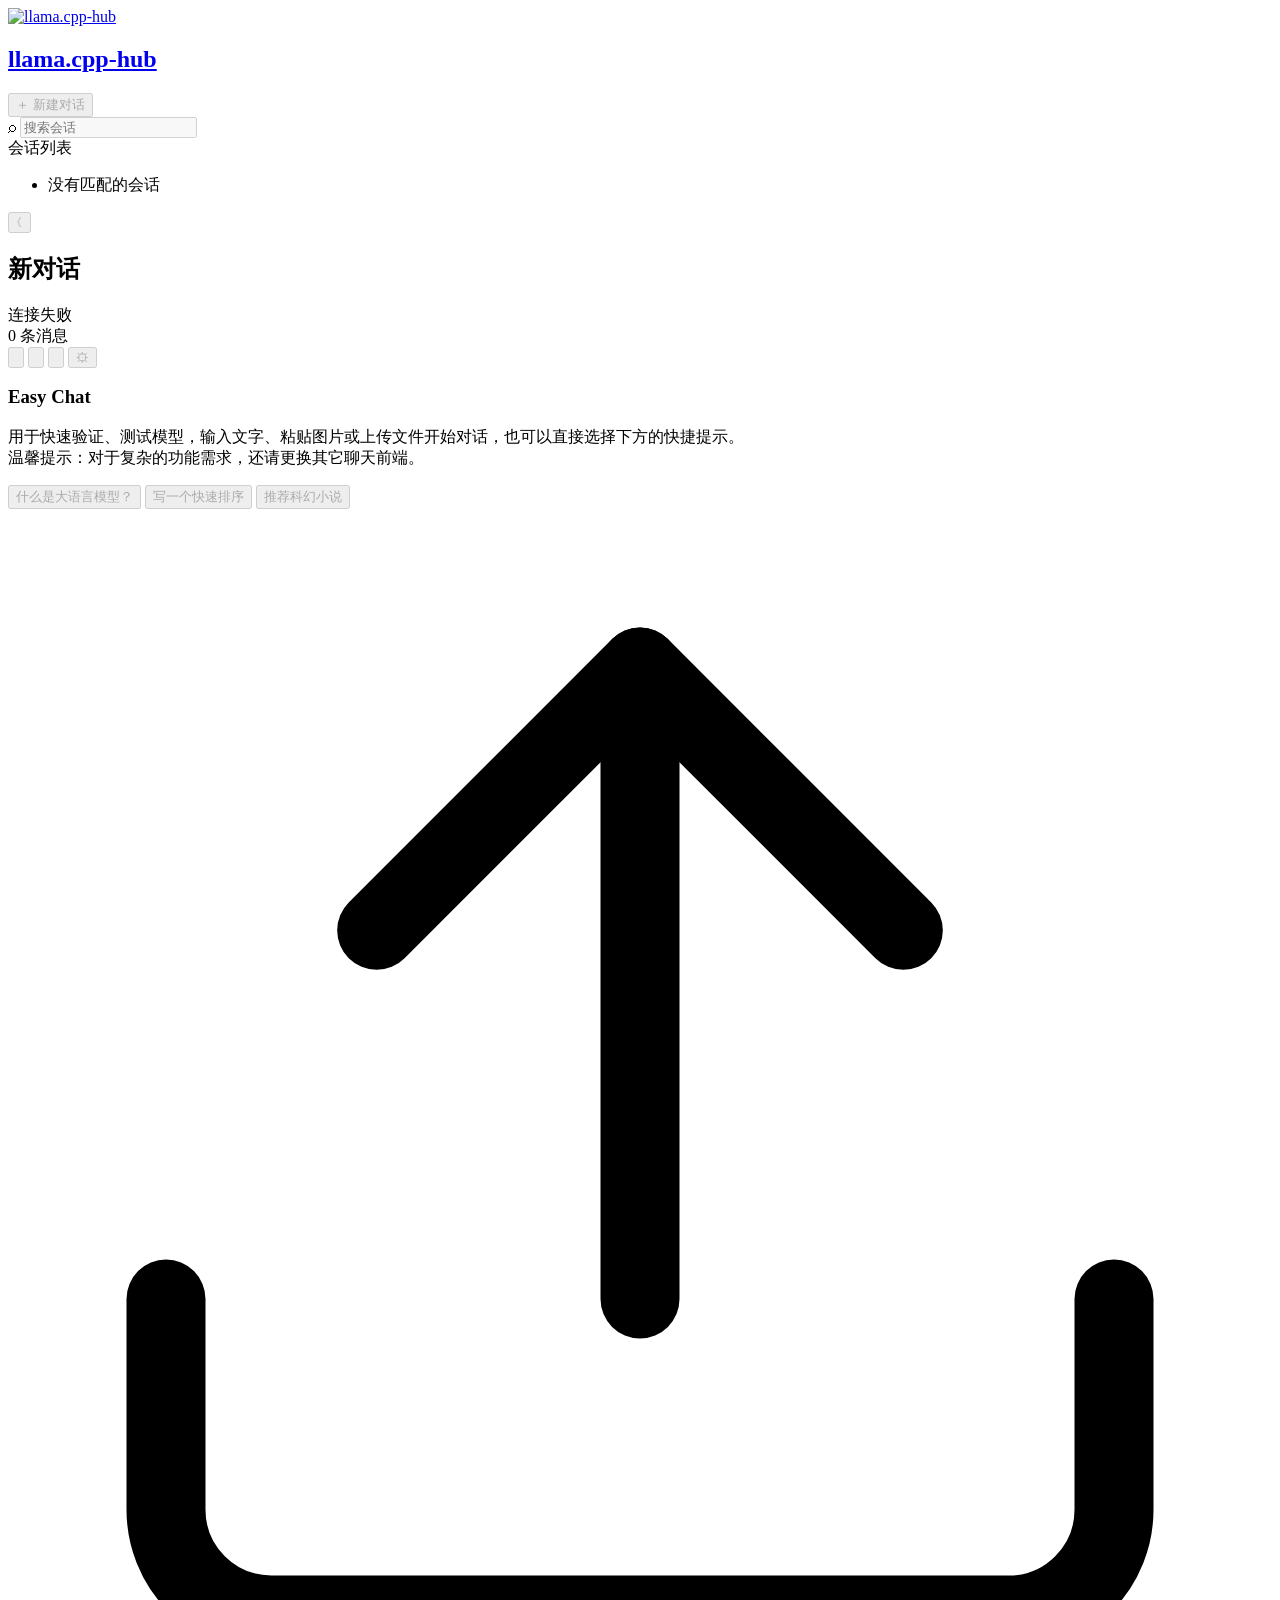
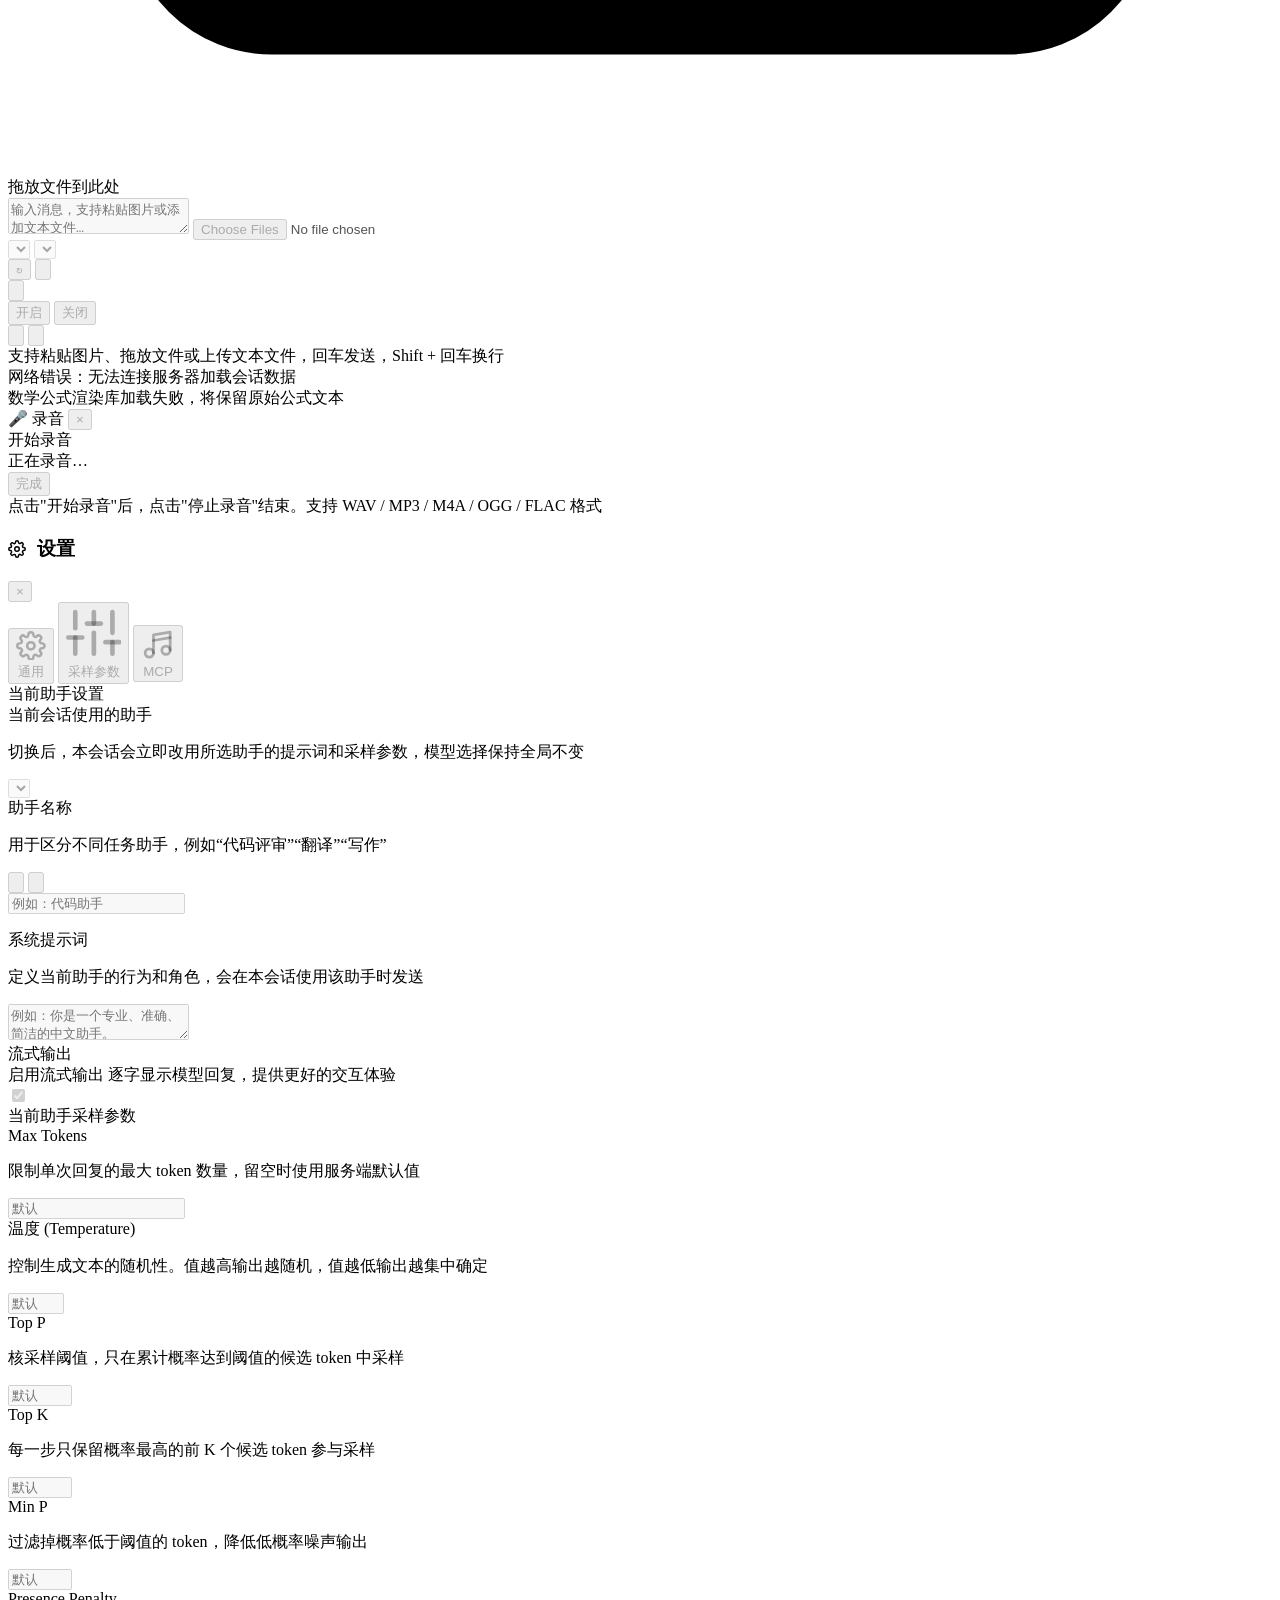
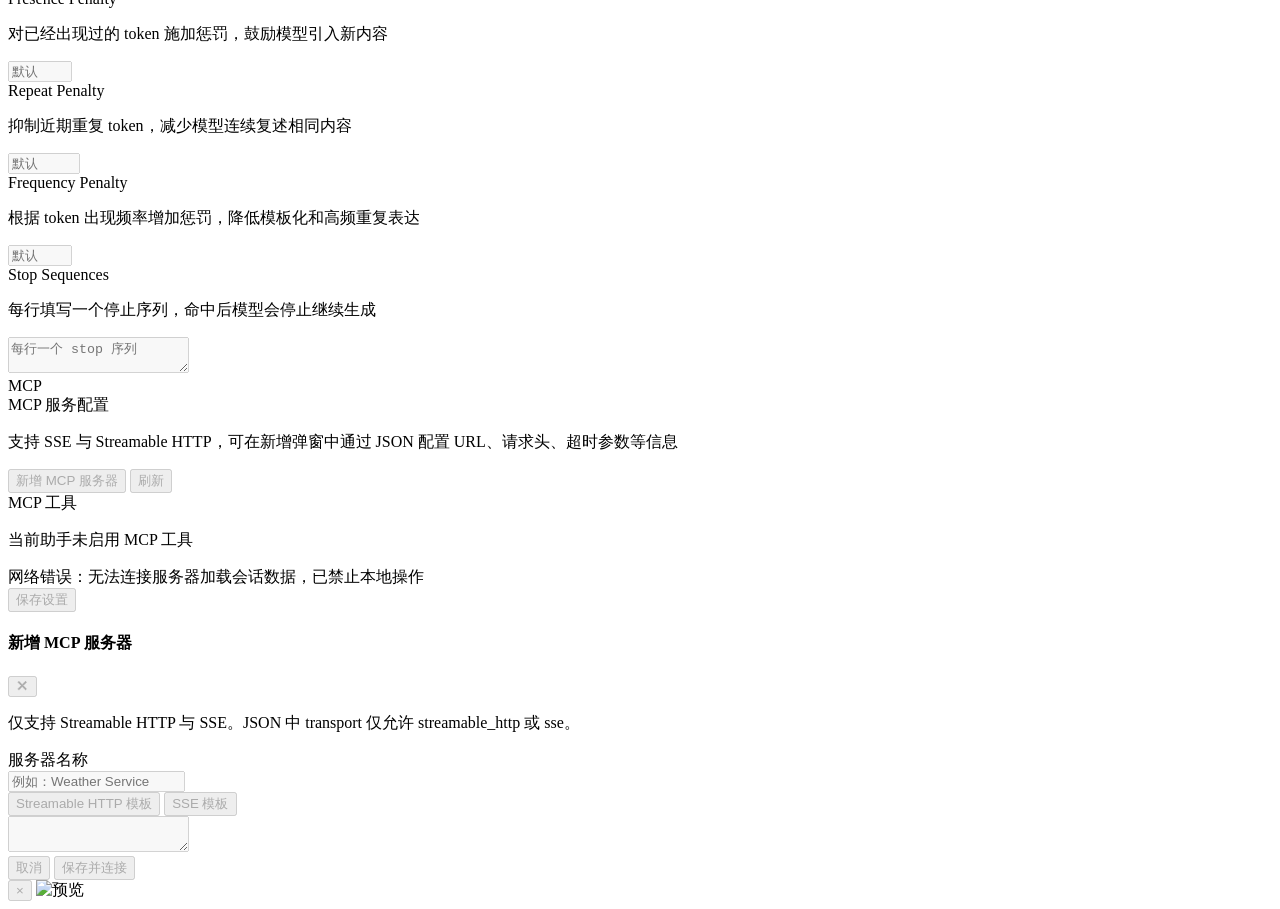
==== src/main/resources/web/chat/index.html @ ceb4d607 "修改非预期的功能：EasyChat终止流式响应后会导致已经生成的内容被替换为‘生成已停止’，这是错误的" ====
<!DOCTYPE html>
<html lang="zh-CN">
<head>
  <meta charset="UTF-8">
  <meta name="viewport" content="width=device-width, initial-scale=1.0">
  <title>Easy Chat</title>
  <link rel="stylesheet" href="./index.css">
  <link rel="stylesheet" href="/css/github.min.css">
</head>
<body>
  <div class="app">
    <aside class="sidebar">
      <div class="brand">
        <a class="brand-left" href="../index.html" aria-label="返回首页">
          <div class="brand-mark">
            <img src="../llama1-icon-transparent.png" alt="llama.cpp-hub" class="brand-mark-image">
          </div>
          <div class="brand-copy">
            <h1>llama.cpp-hub</h1>
          </div>
        </a>
      </div>

      <button id="newChatBtn" class="primary-button full" type="button">＋ 新建对话</button>

      <div class="search-wrap">
        <span>⌕</span>
        <input id="searchInput" type="text" placeholder="搜索会话">
      </div>

      <div class="sidebar-label">会话列表</div>
      <ul id="conversationList" class="conversation-list"></ul>
    </aside>

    <main class="main">
      <header class="topbar">
        <div class="topbar-leading">
          <button id="sidebarToggleBtn" class="icon-button sidebar-toggle" type="button" aria-label="打开会话列表" aria-expanded="false">☰</button>
          <div class="topbar-copy">
            <h2 id="conversationTitle">新对话</h2>
          </div>
        </div>
        <div class="topbar-actions">
          <div class="status-chip">
            <span id="statusDot" class="status-dot"></span>
            <span id="statusShortText">未连接</span>
          </div>
          <div id="messageCountChip" class="meta-chip">0 条消息</div>
         <button id="privacyModeBtn" class="icon-button privacy-mode-btn" type="button" aria-label="开启隐私模式" aria-pressed="false" title="隐私模式">
            <svg viewBox="0 0 24 24" fill="none" stroke="currentColor" stroke-width="1.9" stroke-linecap="round" stroke-linejoin="round" aria-hidden="true">
              <path d="M12 3l7 3v5c0 5-3.2 8.7-7 10-3.8-1.3-7-5-7-10V6l7-3z"/>
              <path d="M9 12h6"/>
              <path d="M10 9.5h4"/>
            </svg>
          </button>
          <button id="exportBtn" class="ghost-button toolbar-icon-button" type="button" aria-label="导出对话" title="导出对话">
            <svg viewBox="0 0 24 24" fill="none" stroke="currentColor" stroke-width="2" stroke-linecap="round" stroke-linejoin="round" aria-hidden="true"><path d="M21 15v4a2 2 0 0 1-2 2H5a2 2 0 0 1-2-2v-4"/><polyline points="7 10 12 15 17 10"/><line x1="12" y1="15" x2="12" y2="3"/></svg>
          </button>
          <button id="clearBtn" class="ghost-button toolbar-icon-button" type="button" aria-label="清空对话" title="清空对话">
            <svg viewBox="0 0 24 24" fill="none" stroke="currentColor" stroke-width="2" stroke-linecap="round" stroke-linejoin="round" aria-hidden="true"><polyline points="3 6 5 6 21 6"/><path d="M8 6V4a1 1 0 0 1 1-1h6a1 1 0 0 1 1 1v2"/><path d="M19 6l-1 14a1 1 0 0 1-1 1H7a1 1 0 0 1-1-1L5 6"/><line x1="10" y1="11" x2="10" y2="17"/><line x1="14" y1="11" x2="14" y2="17"/></svg>
          </button>
          <button id="settingsBtn" class="icon-button" type="button" aria-label="设置">⚙</button>
        </div>
      </header>

      <section id="chatScroll" class="chat-scroll">
        <div class="chat-column">
          <div id="emptyState" class="empty-state">
            <div class="empty-card">
              <h3>Easy Chat</h3>
              <p>用于快速验证、测试模型，输入文字、粘贴图片或上传文件开始对话，也可以直接选择下方的快捷提示。<br>温馨提示：对于复杂的功能需求，还请更换其它聊天前端。</p>
              <div class="empty-hints">
                <button class="empty-hint" data-hint="用简单的语言解释一下什么是大语言模型">什么是大语言模型？</button>
                <button class="empty-hint" data-hint="帮我写一个 Python 快速排序算法">写一个快速排序</button>
                <button class="empty-hint" data-hint="给我推荐 5 本经典的科幻小说，并简要说明推荐理由">推荐科幻小说</button>
              </div>
            </div>
          </div>
          <div id="messages"></div>
        </div>
      </section>

      <section class="composer-shell">
        <div class="composer-card">
          <div id="draftImageList" class="draft-image-list hidden"></div>
          <div id="dropZone" class="drop-zone hidden">
            <div class="drop-zone-inner">
              <svg class="drop-zone-icon" viewBox="0 0 24 24" fill="none" stroke="currentColor" stroke-width="1.5" stroke-linecap="round" stroke-linejoin="round"><path d="M21 15v4a2 2 0 0 1-2 2H5a2 2 0 0 1-2-2v-4"/><polyline points="17 8 12 3 7 8"/><line x1="12" y1="3" x2="12" y2="15"/></svg>
              <span>拖放文件到此处</span>
            </div>
          </div>
          <textarea id="promptInput" class="composer-input" placeholder="输入消息，支持粘贴图片或添加文本文件…"></textarea>
          <input id="imageInput" class="hidden" type="file" multiple>
          <div class="composer-bar">
            <div class="composer-left">
              <select id="conversationAssistantSelect" class="model-select composer-assistant-select" aria-label="当前会话使用的助手"></select>
              <select id="modelSelect" class="model-select" aria-label="选择模型"></select>
            </div>
            <div class="composer-right">
              <button id="refreshModelsBtn" class="icon-button" type="button" aria-label="刷新模型" title="刷新模型">↻</button>
              <button id="imageUploadBtn" class="image-upload-btn" type="button" aria-label="Upload files" title="Upload files">
                <svg viewBox="0 0 24 24" fill="none" stroke="currentColor" stroke-width="1.8" stroke-linecap="round" stroke-linejoin="round" aria-hidden="true">
                  <path d="M14 2H7a2 2 0 0 0-2 2v16a2 2 0 0 0 2 2h10a2 2 0 0 0 2-2V7z"></path>
                  <path d="M14 2v5h5"></path>
                  <path d="M12 18v-6"></path>
                  <path d="M9.5 14.5 12 12l2.5 2.5"></path>
                </svg>
              </button>
              <div id="thinkingMenuWrap" class="menu-wrap">
                <button id="thinkingToggleBtn" class="icon-button thinking-toggle" type="button" aria-label="思维链" aria-haspopup="menu" aria-expanded="false" title="思维链">
                  <svg class="thinking-toggle-icon" viewBox="0 0 24 24" fill="none" stroke="currentColor" stroke-width="1.8" stroke-linecap="round" stroke-linejoin="round" aria-hidden="true">
                    <path d="M9 18h6"/>
                    <path d="M10 22h4"/>
                    <path d="M8.8 14.8C7.7 13.95 7 12.62 7 11.13C7 8.3 9.24 6 12 6s5 2.3 5 5.13c0 1.49-.7 2.82-1.8 3.67c-.64.5-1.2 1.03-1.52 1.7H10.32c-.32-.67-.88-1.2-1.52-1.7Z"/>
                    <path d="M12 2v1.5"/>
                    <path d="M4.93 4.93l1.06 1.06"/>
                    <path d="M19.07 4.93l-1.06 1.06"/>
                  </svg>
                </button>
                <div id="thinkingMenu" class="thinking-menu" role="menu" aria-hidden="true">
                  <button class="thinking-menu-item" type="button" data-thinking-value="true" role="menuitemradio">开启</button>
                  <button class="thinking-menu-item" type="button" data-thinking-value="false" role="menuitemradio">关闭</button>
                </div>
              </div>
              <button id="micRecorderBtn" class="icon-button toolbar-icon-button" type="button" aria-label="录音" title="录音">
                <svg viewBox="0 0 24 24" fill="none" stroke="currentColor" stroke-width="2" stroke-linecap="round" stroke-linejoin="round" aria-hidden="true"><path d="M12 2a3 3 0 0 0-3 3v7a3 3 0 0 0 6 0V5a3 3 0 0 0-3-3z"/><path d="M19 10v2a7 7 0 0 1-14 0v-2"/><line x1="12" y1="19" x2="12" y2="22"/></svg>
              </button>
              <button id="sendBtn" class="icon-button send-toggle-button" type="button" aria-label="发送" title="发送">
                <svg viewBox="0 0 24 24" fill="none" stroke="currentColor" stroke-width="2" stroke-linecap="round" stroke-linejoin="round" aria-hidden="true"><line x1="22" y1="2" x2="11" y2="13"/><polygon points="22 2 15 22 11 13 2 9 22 2"/></svg>
              </button>
            </div>
          </div>
        </div>
        <div class="composer-hint">支持粘贴图片、拖放文件或上传文本文件，回车发送，Shift + 回车换行</div>
      </section>
    </main>
  </div>
  <div id="sidebarBackdrop" class="sidebar-backdrop" aria-hidden="true"></div>

  <div id="toastContainer" class="toast-container" aria-live="polite"></div>

  <div id="audioRecorderModal" class="audio-recorder-modal" aria-hidden="true">
    <div class="audio-recorder-panel">
      <div class="audio-recorder-head">
        <span>🎤 录音</span>
        <button id="audioRecorderCloseBtn" type="button" aria-label="关闭" class="audio-recorder-close">&times;</button>
      </div>
      <div class="audio-recorder-body">
        <!-- audio-recorder-idle placeholder -->
        <div id="audioRecorderStartBtn" class="audio-recorder-record-btn" type="button">开始录音</div>
        <!-- audio-recorder-recording -->
        <div id="audioRecorderStatus" class="audio-recorder-status">正在录音…</div>
        <!-- audio-recorder-complete -->
        <div id="audioRecorderComplete" class="audio-recorder-complete">
          <button id="audioRecorderDoneBtn" class="audio-recorder-action-btn audio-recorder-confirm" type="button">完成</button>
        </div>
        <div class="audio-recorder-hint">点击"开始录音"后，点击"停止录音"结束。支持 WAV / MP3 / M4A / OGG / FLAC 格式</div>
      </div>
    </div>
  </div>

  <div id="settingsDrawer" class="drawer" aria-hidden="true">
    <div class="drawer-panel settings-dialog">
      <div class="drawer-head">
        <h3>
          <svg viewBox="0 0 24 24" fill="none" stroke="currentColor" stroke-width="2" stroke-linecap="round" stroke-linejoin="round" style="width:18px;height:18px;vertical-align:-3px;margin-right:6px"><circle cx="12" cy="12" r="3"/><path d="M19.4 15a1.65 1.65 0 0 0 .33 1.82l.06.06a2 2 0 0 1-2.83 2.83l-.06-.06a1.65 1.65 0 0 0-1.82-.33 1.65 1.65 0 0 0-1 1.51V21a2 2 0 0 1-4 0v-.09A1.65 1.65 0 0 0 9 19.4a1.65 1.65 0 0 0-1.82.33l-.06.06a2 2 0 0 1-2.83-2.83l.06-.06A1.65 1.65 0 0 0 4.68 15a1.65 1.65 0 0 0-1.51-1H3a2 2 0 0 1 0-4h.09A1.65 1.65 0 0 0 4.6 9a1.65 1.65 0 0 0-.33-1.82l-.06-.06a2 2 0 0 1 2.83-2.83l.06.06A1.65 1.65 0 0 0 9 4.68a1.65 1.65 0 0 0 1-1.51V3a2 2 0 0 1 4 0v.09a1.65 1.65 0 0 0 1 1.51 1.65 1.65 0 0 0 1.82-.33l.06-.06a2 2 0 0 1 2.83 2.83l-.06.06A1.65 1.65 0 0 0 19.4 9a1.65 1.65 0 0 0 1.51 1H21a2 2 0 0 1 0 4h-.09a1.65 1.65 0 0 0-1.51 1z"/></svg>
          设置
        </h3>
        <button id="closeSettingsBtn" class="icon-button" type="button" aria-label="关闭">×</button>
      </div>

      <div class="settings-body">
        <nav class="settings-tabs" role="tablist">
          <button class="settings-tab active" data-settings-tab="general" role="tab" type="button">
            <svg viewBox="0 0 24 24" fill="none" stroke="currentColor" stroke-width="2" stroke-linecap="round" stroke-linejoin="round"><circle cx="12" cy="12" r="3"/><path d="M19.4 15a1.65 1.65 0 0 0 .33 1.82l.06.06a2 2 0 0 1-2.83 2.83l-.06-.06a1.65 1.65 0 0 0-1.82-.33 1.65 1.65 0 0 0-1 1.51V21a2 2 0 0 1-4 0v-.09A1.65 1.65 0 0 0 9 19.4a1.65 1.65 0 0 0-1.82.33l-.06.06a2 2 0 0 1-2.83-2.83l.06-.06A1.65 1.65 0 0 0 4.68 15a1.65 1.65 0 0 0-1.51-1H3a2 2 0 0 1 0-4h.09A1.65 1.65 0 0 0 4.6 9a1.65 1.65 0 0 0-.33-1.82l-.06-.06a2 2 0 0 1 2.83-2.83l.06.06A1.65 1.65 0 0 0 9 4.68a1.65 1.65 0 0 0 1-1.51V3a2 2 0 0 1 4 0v.09a1.65 1.65 0 0 0 1 1.51 1.65 1.65 0 0 0 1.82-.33l.06-.06a2 2 0 0 1 2.83 2.83l-.06.06A1.65 1.65 0 0 0 19.4 9a1.65 1.65 0 0 0 1.51 1H21a2 2 0 0 1 0 4h-.09a1.65 1.65 0 0 0-1.51 1z"/></svg>
            通用
          </button>
          <button class="settings-tab" data-settings-tab="sampling" role="tab" type="button">
            <svg viewBox="0 0 24 24" fill="none" stroke="currentColor" stroke-width="2" stroke-linecap="round" stroke-linejoin="round"><line x1="4" y1="21" x2="4" y2="14"/><line x1="4" y1="10" x2="4" y2="3"/><line x1="12" y1="21" x2="12" y2="12"/><line x1="12" y1="8" x2="12" y2="3"/><line x1="20" y1="21" x2="20" y2="16"/><line x1="20" y1="12" x2="20" y2="3"/><line x1="1" y1="14" x2="7" y2="14"/><line x1="9" y1="8" x2="15" y2="8"/><line x1="17" y1="16" x2="23" y2="16"/></svg>
            采样参数
          </button>
          <button class="settings-tab" data-settings-tab="mcp" role="tab" type="button">
            <svg viewBox="0 0 24 24" fill="none" stroke="currentColor" stroke-width="2" stroke-linecap="round" stroke-linejoin="round"><path d="M9 18V5l12-2v13"/><path d="M9 9l12-2"/><circle cx="6" cy="18" r="3"/><circle cx="18" cy="16" r="3"/></svg>
            MCP
          </button>
        </nav>

        <div class="settings-content">
          <div class="settings-section active" data-settings-section="general">
            <div class="settings-group">
              <div class="settings-group-title">当前助手设置</div>
              <div class="settings-field">
                <div class="settings-field-header">
                  <label for="settingsConversationAssistantSelect">当前会话使用的助手</label>
                </div>
                <p class="settings-field-desc">切换后，本会话会立即改用所选助手的提示词和采样参数，模型选择保持全局不变</p>
                <select id="settingsConversationAssistantSelect" class="drawer-input" aria-label="设置面板中的当前会话助手"></select>
              </div>
              <div class="settings-field">
                <div class="settings-field-header">
                  <label for="assistantNameInput">助手名称</label>
                </div>
                <p class="settings-field-desc">用于区分不同任务助手，例如“代码评审”“翻译”“写作”</p>
                <div class="assistant-name-row">
                  <div class="settings-inline-actions assistant-inline-actions">
                    <button id="newAssistantBtn" class="icon-button assistant-action-button" type="button" aria-label="新建助手" title="新建助手">
                      <svg viewBox="0 0 24 24" fill="none" stroke="currentColor" stroke-width="2" stroke-linecap="round" stroke-linejoin="round" aria-hidden="true">
                        <path d="M12 5v14"/>
                        <path d="M5 12h14"/>
                      </svg>
                    </button>
                    <button id="deleteAssistantBtn" class="icon-button assistant-action-button" type="button" aria-label="删除当前助手" title="删除当前助手">
                      <svg viewBox="0 0 24 24" fill="none" stroke="currentColor" stroke-width="2" stroke-linecap="round" stroke-linejoin="round" aria-hidden="true">
                        <path d="M3 6h18"/>
                        <path d="M8 6V4h8v2"/>
                        <path d="M19 6l-1 13a1 1 0 0 1-1 1H7a1 1 0 0 1-1-1L5 6"/>
                        <path d="M10 11v6"/>
                        <path d="M14 11v6"/>
                      </svg>
                    </button>
                  </div>
                  <input id="assistantNameInput" class="drawer-input" type="text" maxlength="40" placeholder="例如：代码助手">
                </div>
                <p id="assistantUsageHint" class="settings-field-desc"></p>
              </div>
              <div class="settings-field">
                <div class="settings-field-header">
                  <label for="systemPromptInput">系统提示词</label>
                </div>
                <p class="settings-field-desc">定义当前助手的行为和角色，会在本会话使用该助手时发送</p>
                <textarea id="systemPromptInput" class="drawer-textarea" placeholder="例如：你是一个专业、准确、简洁的中文助手。"></textarea>
              </div>
              <div class="settings-field">
                <div class="settings-field-header">
                  <label>流式输出</label>
                </div>
                <label class="settings-toggle">
                  <div class="settings-toggle-text">
                    <span>启用流式输出</span>
                    <span class="settings-field-desc">逐字显示模型回复，提供更好的交互体验</span>
                  </div>
                  <span class="toggle-switch">
                    <input id="streamToggle" type="checkbox" checked>
                    <span class="toggle-slider"></span>
                  </span>
                </label>
              </div>
            </div>
          </div>

          <div class="settings-section" data-settings-section="sampling">
            <div class="settings-group">
              <div class="settings-group-title">当前助手采样参数</div>
              <div class="settings-field">
                <div class="settings-field-header">
                  <label for="maxTokensInput">Max Tokens</label>
                </div>
                <p class="settings-field-desc">限制单次回复的最大 token 数量，留空时使用服务端默认值</p>
                <input id="maxTokensInput" class="drawer-input" type="number" step="1" min="1" placeholder="默认">
              </div>
              <div class="settings-field">
                <div class="settings-field-header">
                  <label for="temperatureInput">温度 (Temperature)</label>
                </div>
                <p class="settings-field-desc">控制生成文本的随机性。值越高输出越随机，值越低输出越集中确定</p>
                <input id="temperatureInput" class="drawer-input" type="number" step="0.1" min="0" max="2" placeholder="默认">
              </div>
              <div class="settings-field">
                <div class="settings-field-header">
                  <label for="topPInput">Top P</label>
                </div>
                <p class="settings-field-desc">核采样阈值，只在累计概率达到阈值的候选 token 中采样</p>
                <input id="topPInput" class="drawer-input" type="number" step="0.05" min="0" max="1" placeholder="默认">
              </div>
              <div class="settings-field">
                <div class="settings-field-header">
                  <label for="topKInput">Top K</label>
                </div>
                <p class="settings-field-desc">每一步只保留概率最高的前 K 个候选 token 参与采样</p>
                <input id="topKInput" class="drawer-input" type="number" step="1" min="0" max="2048" placeholder="默认">
              </div>
              <div class="settings-field">
                <div class="settings-field-header">
                  <label for="minPInput">Min P</label>
                </div>
                <p class="settings-field-desc">过滤掉概率低于阈值的 token，降低低概率噪声输出</p>
                <input id="minPInput" class="drawer-input" type="number" step="0.01" min="0" max="1" placeholder="默认">
              </div>
              <div class="settings-field">
                <div class="settings-field-header">
                  <label for="presencePenaltyInput">Presence Penalty</label>
                </div>
                <p class="settings-field-desc">对已经出现过的 token 施加惩罚，鼓励模型引入新内容</p>
                <input id="presencePenaltyInput" class="drawer-input" type="number" step="0.1" min="-2" max="2" placeholder="默认">
              </div>
              <div class="settings-field">
                <div class="settings-field-header">
                  <label for="repeatPenaltyInput">Repeat Penalty</label>
                </div>
                <p class="settings-field-desc">抑制近期重复 token，减少模型连续复述相同内容</p>
                <input id="repeatPenaltyInput" class="drawer-input" type="number" step="0.05" min="0" max="10" placeholder="默认">
              </div>
              <div class="settings-field">
                <div class="settings-field-header">
                  <label for="frequencyPenaltyInput">Frequency Penalty</label>
                </div>
                <p class="settings-field-desc">根据 token 出现频率增加惩罚，降低模板化和高频重复表达</p>
                <input id="frequencyPenaltyInput" class="drawer-input" type="number" step="0.1" min="-2" max="2" placeholder="默认">
              </div>
              <div class="settings-field">
                <div class="settings-field-header">
                  <label for="stopSequencesInput">Stop Sequences</label>
                </div>
                <p class="settings-field-desc">每行填写一个停止序列，命中后模型会停止继续生成</p>
                <textarea id="stopSequencesInput" class="drawer-textarea" placeholder="每行一个 stop 序列"></textarea>
              </div>
            </div>
          </div>

          <div class="settings-section" data-settings-section="mcp">
            <div class="settings-group">
              <div class="settings-group-title">MCP</div>
              <div class="settings-field">
                <div class="settings-field-header">
                  <label>MCP 服务配置</label>
                </div>
                <p class="settings-field-desc">支持 SSE 与 Streamable HTTP，可在新增弹窗中通过 JSON 配置 URL、请求头、超时参数等信息</p>
                <div class="mcp-connect-row">
                  <button id="mcpOpenAddDialogBtn" class="primary-button" type="button">新增 MCP 服务器</button>
                  <button id="mcpRefreshBtn" class="ghost-button" type="button">刷新</button>
                </div>
              </div>
              <div class="settings-field">
                <div class="settings-field-header">
                  <label>MCP 工具</label>
                </div>
                <p id="mcpSummary" class="settings-field-desc">当前助手未启用 MCP 工具</p>
                <div id="mcpServerList" class="mcp-server-list"></div>
              </div>
            </div>
          </div>
        </div>
      </div>

      <div class="drawer-footer">
        <span id="settingsStorageHint" class="settings-storage-hint"></span>
        <div class="drawer-actions">
          <button id="saveSettingsBtn" class="primary-button" type="button">保存设置</button>
        </div>
      </div>
    </div>
  </div>

  <div id="mcpAddDialog" class="mcp-dialog-backdrop" aria-hidden="true">
    <div class="mcp-dialog" role="dialog" aria-modal="true" aria-labelledby="mcpAddDialogTitle">
      <div class="mcp-dialog-head">
        <h4 id="mcpAddDialogTitle">新增 MCP 服务器</h4>
        <button id="mcpDialogCloseBtn" class="icon-button mcp-dialog-close" type="button" aria-label="关闭">✕</button>
      </div>
      <div class="mcp-dialog-body">
        <p class="settings-field-desc">仅支持 Streamable HTTP 与 SSE。JSON 中 transport 仅允许 streamable_http 或 sse。</p>
        <div class="settings-field">
          <div class="settings-field-header">
            <label for="mcpServerNameInput">服务器名称</label>
          </div>
          <input id="mcpServerNameInput" class="drawer-input" type="text" placeholder="例如：Weather Service">
        </div>
        <div class="mcp-template-actions">
          <button id="mcpUseStreamableTemplateBtn" class="ghost-button" type="button">Streamable HTTP 模板</button>
          <button id="mcpUseSseTemplateBtn" class="ghost-button" type="button">SSE 模板</button>
        </div>
        <textarea id="mcpJsonInput" class="drawer-textarea mcp-json-input" spellcheck="false" aria-label="MCP JSON 配置"></textarea>
      </div>
      <div class="mcp-dialog-footer">
        <button id="mcpDialogCancelBtn" class="ghost-button" type="button">取消</button>
        <button id="mcpDialogSaveBtn" class="primary-button" type="button">保存并连接</button>
      </div>
    </div>
  </div>
  <div class="image-lightbox" id="imageLightbox" role="dialog" aria-modal="true" aria-label="图片预览">
    <button class="image-lightbox-close" id="imageLightboxClose" type="button" aria-label="关闭">&times;</button>
    <img class="image-lightbox-img" id="imageLightboxImg" src="" alt="预览">
  </div>
  <script src="/js/marked.umd.js"></script>
  <script src="/js/highlight.min.js"></script>
  <script src="./chat-mcp.js"></script>
  <script src="./audio-recorder.js"></script>
  <script>

    const CHAT_ENDPOINT = '/v1/chat/completions';
    const MODELS_ENDPOINT = '/v1/models';
    const EASY_CHAT_STATE_ENDPOINT = '/api/easy-chat/state';
    const EASY_CHAT_STATE_REVISION_ENDPOINT = '/api/easy-chat/state/revision';
    const EASY_CHAT_CONVERSATION_ENDPOINT = '/api/easy-chat/conversation';
    const EASY_CHAT_SYNC_ENDPOINT = '/api/easy-chat/sync';
    const STATE_REVISION_CONFLICT_CODE = 'STATE_REVISION_CONFLICT';
    const STATE_LOAD_TIMEOUT_MS = 30000;
    const STATE_SAVE_TIMEOUT_MS = 20000;
    const MAX_IMAGE_COUNT = 6;
    const MAX_IMAGE_SIZE = 10 * 1024 * 1024;
    const MAX_TEXT_FILE_SIZE = 512 * 1024;
    const MAX_AUDIO_SIZE = 25 * 1024 * 1024;
    const TEXT_FILE_EXTENSIONS = new Set(['txt', 'md', 'markdown', 'json', 'js', 'ts', 'tsx', 'jsx', 'java', 'py', 'go', 'rs', 'c', 'cpp', 'h', 'hpp', 'cs', 'sh', 'bat', 'ps1', 'yaml', 'yml', 'xml', 'html', 'css', 'sql', 'log']);
    let stateSaveTimer = 0;
    let stateSaveRetryTimer = 0;
    let stateSaveInFlight = false;
    let pendingStatePayload = null;
    let stateRevision = '';
    let stateLoadedFromServer = false;
    let stateLoadInProgress = false;
    let conversationLoadInProgress = false;

    const state = {
      model: '',
      temperature: '',
      maxTokens: '',
      topP: '',
      topK: '',
      minP: '',
      presencePenalty: '',
      repeatPenalty: '',
      frequencyPenalty: '',
      stopSequences: '',
      stream: true,
      enableThinking: false,
      systemPrompt: '',
      mcpServerUrls: [],
      search: '',
      privacyMode: false,
      conversations: [],
      currentConversationId: '',
      assistants: [],
      abortController: null,
      isSending: false,
      isRecording: false,
      editingMessageIndex: null,
      editingMessageDraft: null,
      draftImages: [],
      draftTextFiles: [],
      draftAudioFiles: [],
      chatAutoScroll: true,
      conversationMenuId: '',
      sidebarOpen: false,
      sidebarCollapsed: false
    };

    let modelCapabilitiesMap = {};
    let modelNodeIdMap = {};

    function isAudioSupported() {
      const modelName = typeof state.model === 'string' ? state.model : '';
      if (!modelName) {
        return false;
      }
      const caps = modelCapabilitiesMap[modelName];
      if (!caps || typeof caps !== 'object') {
        return false;
      }
      return caps.audio === true;
    }

    function syncMicRecorderButton() {
      if (!els.micRecorderBtn) {
        return;
      }
      const supported = isAudioSupported();
      els.micRecorderBtn.disabled = !supported;
      els.micRecorderBtn.title = supported ? '录音' : '当前模型不支持音频';
    }

    const els = {
      settingsBtn: document.getElementById('settingsBtn'),
      newChatBtn: document.getElementById('newChatBtn'),
      searchInput: document.getElementById('searchInput'),
      conversationList: document.getElementById('conversationList'),
      refreshModelsBtn: document.getElementById('refreshModelsBtn'),
      imageUploadBtn: document.getElementById('imageUploadBtn'),
      imageInput: document.getElementById('imageInput'),
      conversationTitle: document.getElementById('conversationTitle'),
      statusDot: document.getElementById('statusDot'),
      statusShortText: document.getElementById('statusShortText'),
      messageCountChip: document.getElementById('messageCountChip'),
      privacyModeBtn: document.getElementById('privacyModeBtn'),
      sidebarToggleBtn: document.getElementById('sidebarToggleBtn'),
      sidebarBackdrop: document.getElementById('sidebarBackdrop'),
      emptyState: document.getElementById('emptyState'),
      messages: document.getElementById('messages'),
      promptInput: document.getElementById('promptInput'),
      draftImageList: document.getElementById('draftImageList'),
      modelSelect: document.getElementById('modelSelect'),
      exportBtn: document.getElementById('exportBtn'),
      clearBtn: document.getElementById('clearBtn'),
      sendBtn: document.getElementById('sendBtn'),
      micRecorderBtn: document.getElementById('micRecorderBtn'),
      audioRecorderModal: document.getElementById('audioRecorderModal'),
      audioRecorderCloseBtn: document.getElementById('audioRecorderCloseBtn'),
    audioRecorderStartBtn: document.getElementById('audioRecorderStartBtn'),
    audioRecorderStatus: document.getElementById('audioRecorderStatus'),
      audioRecorderComplete: document.getElementById('audioRecorderComplete'),
      audioRecorderDoneBtn: document.getElementById('audioRecorderDoneBtn'),
      chatScroll: document.getElementById('chatScroll'),
      settingsDrawer: document.getElementById('settingsDrawer'),
      closeSettingsBtn: document.getElementById('closeSettingsBtn'),
      thinkingMenuWrap: document.getElementById('thinkingMenuWrap'),
      thinkingToggleBtn: document.getElementById('thinkingToggleBtn'),
      thinkingMenu: document.getElementById('thinkingMenu'),
      temperatureInput: document.getElementById('temperatureInput'),
      maxTokensInput: document.getElementById('maxTokensInput'),
      topPInput: document.getElementById('topPInput'),
      topKInput: document.getElementById('topKInput'),
      minPInput: document.getElementById('minPInput'),
      presencePenaltyInput: document.getElementById('presencePenaltyInput'),
      repeatPenaltyInput: document.getElementById('repeatPenaltyInput'),
      frequencyPenaltyInput: document.getElementById('frequencyPenaltyInput'),
      stopSequencesInput: document.getElementById('stopSequencesInput'),
      streamToggle: document.getElementById('streamToggle'),
      systemPromptInput: document.getElementById('systemPromptInput'),
      conversationAssistantSelect: document.getElementById('conversationAssistantSelect'),
      settingsConversationAssistantSelect: document.getElementById('settingsConversationAssistantSelect'),
      newAssistantBtn: document.getElementById('newAssistantBtn'),
      deleteAssistantBtn: document.getElementById('deleteAssistantBtn'),
      assistantNameInput: document.getElementById('assistantNameInput'),
      assistantUsageHint: document.getElementById('assistantUsageHint'),
      settingsStorageHint: document.getElementById('settingsStorageHint'),
      saveSettingsBtn: document.getElementById('saveSettingsBtn'),
      mcpOpenAddDialogBtn: document.getElementById('mcpOpenAddDialogBtn'),
      mcpAddDialog: document.getElementById('mcpAddDialog'),
      mcpDialogCloseBtn: document.getElementById('mcpDialogCloseBtn'),
      mcpDialogCancelBtn: document.getElementById('mcpDialogCancelBtn'),
       mcpDialogSaveBtn: document.getElementById('mcpDialogSaveBtn'),
       mcpServerNameInput: document.getElementById('mcpServerNameInput'),
       mcpJsonInput: document.getElementById('mcpJsonInput'),
      mcpUseStreamableTemplateBtn: document.getElementById('mcpUseStreamableTemplateBtn'),
      mcpUseSseTemplateBtn: document.getElementById('mcpUseSseTemplateBtn'),
      mcpRefreshBtn: document.getElementById('mcpRefreshBtn'),
      mcpSummary: document.getElementById('mcpSummary'),
      mcpServerList: document.getElementById('mcpServerList')
    };

    let mcpModule = null;

    function isChatNearBottom() {
      if (!els.chatScroll) {
        return true;
      }
      const threshold = 24;
      const distance = els.chatScroll.scrollHeight - els.chatScroll.scrollTop - els.chatScroll.clientHeight;
      return distance <= threshold;
    }

    function syncChatAutoScroll() {
      state.chatAutoScroll = isChatNearBottom();
    }

    function scrollChatToBottom(force) {
      if (!force && !state.chatAutoScroll) {
        return;
      }
      requestAnimationFrame(() => {
        els.chatScroll.scrollTop = els.chatScroll.scrollHeight;
        state.chatAutoScroll = true;
      });
    }

    function showToast(type, message) {
      const container = document.getElementById('toastContainer');
      if (!container) return;
      const toast = document.createElement('div');
      toast.className = 'toast ' + (type || 'info');
      toast.innerHTML = '<span class="toast-dot"></span><span>' + escapeHtml(message) + '</span>';
      container.appendChild(toast);
      const dismiss = () => {
        toast.classList.add('exiting');
        toast.addEventListener('animationend', () => toast.remove(), { once: true });
      };
      const timer = setTimeout(dismiss, 3200);
      toast.addEventListener('click', () => { clearTimeout(timer); dismiss(); });
    }

    function escapeHtml(value) {
      return String(value ?? '')
        .replace(/&/g, '&amp;')
        .replace(/</g, '&lt;')
        .replace(/>/g, '&gt;')
        .replace(/"/g, '&quot;')
        .replace(/'/g, '&#39;');
    }

    const MATH_TOKEN_PREFIX = 'LLAMA_MATH_TOKEN_';
    let mathJaxLoading = false;
    let mathJaxLoadAttempt = 0;
    let mathTypesetTimer = 0;
    const pendingMathRoots = new Set();

    function ensureMathJax() {
      if (window.MathJax?.typesetPromise || mathJaxLoading) {
        return;
      }
      mathJaxLoading = true;
      window.MathJax = window.MathJax || {};
      window.MathJax.tex = {
        inlineMath: [['$', '$'], ['\\(', '\\)']],
        displayMath: [['$$', '$$'], ['\\[', '\\]']],
        processEscapes: true,
        ...(window.MathJax.tex || {})
      };
      window.MathJax.svg = {
        fontCache: 'global',
        ...(window.MathJax.svg || {})
      };
      window.MathJax.options = {
        skipHtmlTags: ['script', 'noscript', 'style', 'textarea', 'pre', 'code'],
        ...(window.MathJax.options || {})
      };

      const sources = [
        '/js/tex-svg.js',
        '../js/tex-svg.js'
      ];
      const script = document.createElement('script');
      script.src = sources[mathJaxLoadAttempt];
      script.defer = true;
      script.onload = () => {
        mathJaxLoading = false;
        flushMathTypeset();
      };
      script.onerror = () => {
        script.remove();
        if (mathJaxLoadAttempt < sources.length - 1) {
          mathJaxLoadAttempt += 1;
          mathJaxLoading = false;
          ensureMathJax();
          return;
        }
        mathJaxLoading = false;
        showToast('info', '数学公式渲染库加载失败，将保留原始公式文本');
      };
      document.head.appendChild(script);
    }

    function requestMathTypeset(root) {
      if (!root) {
        return;
      }
      pendingMathRoots.add(root);
      ensureMathJax();
      if (mathTypesetTimer) {
        clearTimeout(mathTypesetTimer);
      }
      mathTypesetTimer = window.setTimeout(() => {
        flushMathTypeset();
      }, 120);
    }

    function flushMathTypeset() {
      if (mathTypesetTimer) {
        clearTimeout(mathTypesetTimer);
        mathTypesetTimer = 0;
      }
      if (!pendingMathRoots.size || !window.MathJax?.typesetPromise) {
        return;
      }
      const roots = Array.from(pendingMathRoots).filter(root => root?.isConnected);
      pendingMathRoots.clear();
      if (!roots.length) {
        return;
      }
      if (typeof window.MathJax.typesetClear === 'function') {
        try {
          window.MathJax.typesetClear(roots);
        } catch (error) {
        }
      }
      window.MathJax.typesetPromise(roots).catch(() => {
      });
    }

    function createMathToken(kind, formula, store) {
      const token = MATH_TOKEN_PREFIX + store.length + '__';
      store.push({
        token,
        kind,
        formula: String(formula ?? '')
      });
      return token;
    }

    function findClosingDelimiter(text, start, delimiter, allowNewlines) {
      for (let index = start; index <= text.length - delimiter.length; index += 1) {
        if (text.startsWith(delimiter, index) && text[index - 1] !== '\\') {
          return index;
        }
        if (!allowNewlines && text[index] === '\n') {
          break;
        }
      }
      return -1;
    }

    function replaceMathInPlainText(text, store) {
      const input = String(text ?? '');
      let result = '';
      let index = 0;
      while (index < input.length) {
        if (input.startsWith('\\[', index)) {
          const close = findClosingDelimiter(input, index + 2, '\\]', true);
          if (close >= 0) {
            const formula = input.slice(index + 2, close);
            result += createMathToken('display', formula, store);
            index = close + 2;
            continue;
          }
        }
        if (input.startsWith('$$', index)) {
          const close = findClosingDelimiter(input, index + 2, '$$', true);
          if (close >= 0) {
            const formula = input.slice(index + 2, close);
            result += createMathToken('display', formula, store);
            index = close + 2;
            continue;
          }
        }
        if (input.startsWith('\\(', index)) {
          const close = findClosingDelimiter(input, index + 2, '\\)', false);
          if (close >= 0) {
            const formula = input.slice(index + 2, close);
            result += createMathToken('inline', formula, store);
            index = close + 2;
            continue;
          }
        }
        if (input[index] === '$' && input[index - 1] !== '\\' && input[index + 1] !== '$') {
          const nextChar = input[index + 1] || '';
          if (nextChar && !/\s/.test(nextChar)) {
            let close = -1;
            for (let cursor = index + 1; cursor < input.length; cursor += 1) {
              if (input[cursor] === '\n') {
                break;
              }
              if (input[cursor] === '$' && input[cursor - 1] !== '\\' && input[cursor - 1] && !/\s/.test(input[cursor - 1])) {
                close = cursor;
                break;
              }
            }
            if (close > index + 1) {
              const formula = input.slice(index + 1, close);
              result += createMathToken('inline', formula, store);
              index = close + 1;
              continue;
            }
          }
        }
        result += input[index];
        index += 1;
      }
      return result;
    }

    function normalizeQuotedEmphasis(text) {
      const source = String(text ?? '');
      const pattern = /(\*\*([^\n]+?)\*\*)|(\*([^\n]+?)\*)/g;
      let result = '';
      let cursor = 0;
      let changed = false;
      let match;

      while ((match = pattern.exec(source)) !== null) {
        const raw = match[0];
        const inner = match[2] ?? match[4] ?? '';
        const isStrong = !!match[1];
        const start = match.index;
        const end = start + raw.length;
        const prevChar = start > 0 ? source[start - 1] : '';
        const nextChar = end < source.length ? source[end] : '';
        const hasBoundaryConflict = prevChar === '*' || nextChar === '*';
        const hasOuterWhitespace = !inner || /^\s/.test(inner) || /\s$/.test(inner);
        const hasNestedMarkdown = /[`[\]<>]/.test(inner) || /\[[^\]]*\]\([^)]*\)/.test(inner);

        if (hasBoundaryConflict || hasOuterWhitespace || hasNestedMarkdown) {
          continue;
        }

        result += source.slice(cursor, start);
        result += isStrong
          ? '<strong>' + escapeHtml(inner) + '</strong>'
          : '<em>' + escapeHtml(inner) + '</em>';
        cursor = end;
        changed = true;
      }

      if (!changed) {
        return source;
      }

      result += source.slice(cursor);
      return result;
    }

    function protectMathSegments(text) {
      const source = String(text ?? '').replace(/\r\n/g, '\n');
      const mathStore = [];
      const fencedPattern = /(```[\s\S]*?```|~~~[\s\S]*?~~~)/g;
      let result = '';
      let lastIndex = 0;
      let match;
      while ((match = fencedPattern.exec(source)) !== null) {
        const plainSegment = source.slice(lastIndex, match.index);
        result += plainSegment.split(/(`[^`\n]+`)/g).map(segment => {
          if (/^`[^`\n]+`$/.test(segment)) {
            return segment;
          }
          return replaceMathInPlainText(segment, mathStore);
        }).join('');
        result += match[0];
        lastIndex = match.index + match[0].length;
      }
      const tail = source.slice(lastIndex);
      result += tail.split(/(`[^`\n]+`)/g).map(segment => {
        if (/^`[^`\n]+`$/.test(segment)) {
          return segment;
        }
        return replaceMathInPlainText(segment, mathStore);
      }).join('');
      return {
        text: result,
        math: mathStore
      };
    }

    function restoreMathTokens(html, mathStore) {
      let output = String(html ?? '');
      for (const item of mathStore) {
        const escapedFormula = escapeHtml(item.formula);
        const wrappedFormula = item.kind === 'display'
          ? '<span class="math-display">\\[' + escapedFormula + '\\]</span>'
          : '<span class="math-inline">\\(' + escapedFormula + '\\)</span>';
        output = output.replaceAll(item.token, wrappedFormula);
      }
      return output;
    }

    function buildInlineMarkdownFragment(text) {
      const source = String(text ?? '');
      const pattern = /(\*\*([^\n]+?)\*\*)|(\*([^\n]+?)\*)/g;
      let match;
      let cursor = 0;
      let changed = false;
      const fragment = document.createDocumentFragment();

      function appendText(value) {
        if (!value) {
          return;
        }
        fragment.appendChild(document.createTextNode(value));
      }

      while ((match = pattern.exec(source)) !== null) {
        const raw = match[0];
        const inner = match[2] ?? match[4] ?? '';
        const isStrong = !!match[1];
        const start = match.index;
        const end = start + raw.length;
        const prevChar = start > 0 ? source[start - 1] : '';
        const nextChar = end < source.length ? source[end] : '';
        const hasBoundaryConflict = Boolean((prevChar === '*' || nextChar === '*'));
        const hasOuterWhitespace = !inner || /^\s/.test(inner) || /\s$/.test(inner);

        if (hasBoundaryConflict || hasOuterWhitespace) {
          continue;
        }

        appendText(source.slice(cursor, start));
        const element = document.createElement(isStrong ? 'strong' : 'em');
        element.textContent = inner;
        fragment.appendChild(element);
        cursor = end;
        changed = true;
      }

      if (!changed) {
        return null;
      }

      appendText(source.slice(cursor));
      return fragment;
    }

    function fixResidualInlineMarkdown(root) {
      if (!root) {
        return;
      }
      const walker = document.createTreeWalker(root, NodeFilter.SHOW_TEXT);
      const textNodes = [];
      let current = walker.nextNode();
      while (current) {
        textNodes.push(current);
        current = walker.nextNode();
      }

      for (const node of textNodes) {
        const parent = node.parentElement;
        if (!parent || parent.closest('code, pre, script, style, textarea')) {
          continue;
        }
        if (!/[*]{1,2}[^\n*].*[*]{1,2}/.test(node.textContent || '')) {
          continue;
        }
        const fragment = buildInlineMarkdownFragment(node.textContent || '');
        if (!fragment) {
          continue;
        }
        node.replaceWith(fragment);
      }
    }

    function fixEmphasisSpacing(text) {
      const codes = [];
      text = text.replace(/(`+)([^`]+?)\1/g, m => { codes.push(m); return '\x00C' + (codes.length - 1) + '\x00'; });
      text = text.replace(/(\*{1,3})([^*\n]+?)\1/g, (m, _mk, _ct, off, s) => {
        const b = off > 0 ? s.charAt(off - 1) : '';
        const a = s.charAt(off + m.length);
        return (b && !/[\s*]/.test(b) ? ' ' : '') + m + (a && !/[\s*]/.test(a) ? ' ' : '');
      });
      text = text.replace(/(~~)([^~\n]+?)\1/g, (m, _mk, _ct, off, s) => {
        const b = off > 0 ? s.charAt(off - 1) : '';
        const a = s.charAt(off + m.length);
        return (b && !/[\s~]/.test(b) ? ' ' : '') + m + (a && !/[\s~]/.test(a) ? ' ' : '');
      });
      text = text.replace(/\x00C(\d+)\x00/g, (_, i) => codes[Number(i)]);
      return text;
    }

    function renderMarkdown(text) {
      const source = String(text ?? '');
      if (!window.marked || typeof window.marked.parse !== 'function') {
        return escapeHtml(source).replace(/\n/g, '<br>');
      }
      const protectedMath = protectMathSegments(source);
      let rendered = '';
      try {
        rendered = window.marked.parse(fixEmphasisSpacing(protectedMath.text), {
          gfm: true,
          breaks: true,
          mangle: false,
          headerIds: false
        });
      } catch (error) {
        return escapeHtml(source).replace(/\n/g, '<br>');
      }
      return restoreMathTokens(rendered, protectedMath.math);
    }

    function renderRichText(target, text, options = {}) {
      if (!target) {
        return;
      }
      const source = String(text ?? '');
      const isStreaming = !!options.isStreaming;
      if (isStreaming) {
        target.innerHTML = escapeHtml(source).replace(/\n/g, '<br>');
      } else {
        target.innerHTML = renderMarkdown(source);
      }
      if (!isStreaming && window.hljs && typeof window.hljs.highlightElement === 'function' && (source.includes('```') || source.includes('`'))) {
        const blocks = target.querySelectorAll('pre code');
        for (const block of blocks) {
          window.hljs.highlightElement(block);
        }
      }
      if (!isStreaming) {
        const pres = target.querySelectorAll('pre');
        for (const pre of pres) {
          if (pre.querySelector('.code-copy-btn')) continue;
          const btn = document.createElement('button');
          btn.type = 'button';
          btn.className = 'code-copy-btn';
          btn.setAttribute('aria-label', '复制代码');
          btn.title = '复制代码';
          btn.innerHTML = '<svg viewBox="0 0 24 24" aria-hidden="true"><rect x="9" y="9" width="11" height="11" rx="2"></rect><path d="M6 15V6a2 2 0 0 1 2-2h9"></path></svg>';
          btn.addEventListener('click', () => {
            const code = pre.querySelector('code');
            const text = code ? code.textContent : pre.textContent;
            navigator.clipboard.writeText(text).then(() => {
              btn.classList.add('copied');
              btn.innerHTML = '<svg viewBox="0 0 24 24" aria-hidden="true"><path d="M20 6 9 17l-5-5"></path></svg>';
              setTimeout(() => {
                btn.classList.remove('copied');
                btn.innerHTML = '<svg viewBox="0 0 24 24" aria-hidden="true"><rect x="9" y="9" width="11" height="11" rx="2"></rect><path d="M6 15V6a2 2 0 0 1 2-2h9"></path></svg>';
              }, 1500);
            });
          });
          pre.appendChild(btn);
        }
      }
      if (!isStreaming && /[\\$]/.test(source)) {
        requestMathTypeset(target);
      }
    }

    function nowTime() {
      return new Date().toLocaleTimeString('zh-CN', { hour: '2-digit', minute: '2-digit' });
    }

    function makeId() {
      return 'chat-' + Date.now() + '-' + Math.random().toString(36).slice(2, 8);
    }

    function makeImageId() {
      return 'img-' + Date.now() + '-' + Math.random().toString(36).slice(2, 8);
    }

    function makeTextFileId() {
      return 'file-' + Date.now() + '-' + Math.random().toString(36).slice(2, 8);
    }

    function makeAudioFileId() {
      return 'audio-' + Date.now() + '-' + Math.random().toString(36).slice(2, 8);
    }

    function normalizeConversationTitle(title) {
      return title === 'New chat' ? '新对话' : title;
    }

    function normalizeImages(images) {
      return Array.isArray(images)
        ? images
            .filter(item => item && typeof item.dataUrl === 'string' && item.dataUrl.startsWith('data:image/'))
            .map((item, index) => ({
              id: typeof item.id === 'string' && item.id ? item.id : 'saved-image-' + index,
              name: typeof item.name === 'string' && item.name.trim() ? item.name.trim() : '图片',
              type: typeof item.type === 'string' && item.type ? item.type : 'image/*',
              size: Number.isFinite(Number(item.size)) ? Number(item.size) : 0,
              dataUrl: item.dataUrl
            }))
        : [];
    }

    function normalizeTextFiles(files) {
      return Array.isArray(files)
        ? files
            .filter(item => item && typeof item.text === 'string')
            .map((item, index) => ({
              id: typeof item.id === 'string' && item.id ? item.id : 'saved-file-' + index,
              name: typeof item.name === 'string' && item.name.trim() ? item.name.trim() : '文件',
              type: typeof item.type === 'string' && item.type ? item.type : 'text/plain',
              size: Number.isFinite(Number(item.size)) ? Number(item.size) : 0,
              text: String(item.text || '').replace(/\r\n/g, '\n')
            }))
        : [];
    }

    function normalizeAudioFiles(audios) {
      return Array.isArray(audios)
        ? audios
            .filter(item => item && typeof item.dataUrl === 'string' && item.dataUrl.startsWith('data:audio/'))
            .map((item, index) => ({
              id: typeof item.id === 'string' && item.id ? item.id : 'saved-audio-' + index,
              name: typeof item.name === 'string' && item.name.trim() ? item.name.trim() : '音频',
              type: typeof item.type === 'string' && item.type ? item.type : 'audio/wav',
              size: Number.isFinite(Number(item.size)) ? Number(item.size) : 0,
              dataUrl: item.dataUrl
            }))
        : [];
    }

    function normalizeAssistantName(name, fallbackName) {
      const normalized = String(name || '').trim().replace(/\s+/g, ' ');
      if (normalized) {
        return normalized.slice(0, 40);
      }
      return String(fallbackName || '默认助手');
    }

    function normalizeMcpAssistantUrls(assistant, fallback = {}) {
      if (window.ChatMcpModule?.normalizeAssistantUrls) {
        return window.ChatMcpModule.normalizeAssistantUrls(assistant, fallback);
      }
      const source = Array.isArray(assistant?.mcpServerUrls)
        ? assistant.mcpServerUrls
        : Array.isArray(fallback?.mcpServerUrls)
          ? fallback.mcpServerUrls
          : [];
      return Array.from(new Set(source
        .filter(item => typeof item === 'string' && item.trim())
        .map(item => item.trim())));
    }

    function normalizeMcpToolStates(assistant, fallback = {}) {
      const source = assistant?.mcpToolStates && typeof assistant.mcpToolStates === 'object'
        ? assistant.mcpToolStates
        : fallback?.mcpToolStates && typeof fallback.mcpToolStates === 'object'
          ? fallback.mcpToolStates
          : {};
      const result = {};
      Object.keys(source).forEach(key => {
        const normalizedKey = typeof key === 'string' ? key.trim() : '';
        if (!normalizedKey) {
          return;
        }
        if (source[key] === false) {
          result[normalizedKey] = false;
        }
      });
      return result;
    }

    function normalizeMcpToolCalls(toolCalls) {
      if (window.ChatMcpModule?.normalizeToolCalls) {
        return window.ChatMcpModule.normalizeToolCalls(toolCalls);
      }
      return Array.isArray(toolCalls) ? toolCalls : [];
    }

    function mergeMcpToolCallChunks(existing, incoming) {
      if (window.ChatMcpModule?.mergeToolCallChunks) {
        return window.ChatMcpModule.mergeToolCallChunks(existing, incoming);
      }
      return normalizeMcpToolCalls(incoming);
    }

    function finalizeMcpToolCalls(toolCalls) {
      if (window.ChatMcpModule?.finalizeToolCalls) {
        return window.ChatMcpModule.finalizeToolCalls(toolCalls);
      }
      return normalizeMcpToolCalls(toolCalls);
    }

    function normalizeAssistant(assistant, fallback = {}) {
      return {
        id: typeof assistant?.id === 'string' && assistant.id.trim() ? assistant.id.trim() : makeId(),
        name: normalizeAssistantName(assistant?.name, fallback?.name || '默认助手'),
        model: typeof assistant?.model === 'string' ? assistant.model : typeof fallback?.model === 'string' ? fallback.model : '',
        temperature: typeof assistant?.temperature === 'string' ? assistant.temperature : typeof fallback?.temperature === 'string' ? fallback.temperature : '',
        maxTokens: typeof assistant?.maxTokens === 'string' ? assistant.maxTokens : typeof fallback?.maxTokens === 'string' ? fallback.maxTokens : '',
        topP: typeof assistant?.topP === 'string' ? assistant.topP : typeof fallback?.topP === 'string' ? fallback.topP : '',
        topK: typeof assistant?.topK === 'string' ? assistant.topK : typeof fallback?.topK === 'string' ? fallback.topK : '',
        minP: typeof assistant?.minP === 'string' ? assistant.minP : typeof fallback?.minP === 'string' ? fallback.minP : '',
        presencePenalty: typeof assistant?.presencePenalty === 'string' ? assistant.presencePenalty : typeof fallback?.presencePenalty === 'string' ? fallback.presencePenalty : '',
        repeatPenalty: typeof assistant?.repeatPenalty === 'string' ? assistant.repeatPenalty : typeof fallback?.repeatPenalty === 'string' ? fallback.repeatPenalty : '',
        frequencyPenalty: typeof assistant?.frequencyPenalty === 'string' ? assistant.frequencyPenalty : typeof fallback?.frequencyPenalty === 'string' ? fallback.frequencyPenalty : '',
        stopSequences: typeof assistant?.stopSequences === 'string' ? assistant.stopSequences : typeof fallback?.stopSequences === 'string' ? fallback.stopSequences : '',
        stream: typeof assistant?.stream === 'boolean' ? assistant.stream : typeof fallback?.stream === 'boolean' ? fallback.stream : true,
        enableThinking: typeof assistant?.enableThinking === 'boolean' ? assistant.enableThinking : typeof fallback?.enableThinking === 'boolean' ? fallback.enableThinking : false,
        systemPrompt: typeof assistant?.systemPrompt === 'string' ? assistant.systemPrompt : typeof fallback?.systemPrompt === 'string' ? fallback.systemPrompt : '',
        mcpServerUrls: normalizeMcpAssistantUrls(assistant, fallback),
        mcpToolStates: normalizeMcpToolStates(assistant, fallback)
      };
    }

    function buildLegacyAssistant(saved = {}) {
      return normalizeAssistant({
        name: '默认助手',
        model: typeof saved?.model === 'string' ? saved.model : '',
        temperature: typeof saved?.temperature === 'string' ? saved.temperature : '',
        maxTokens: typeof saved?.maxTokens === 'string' ? saved.maxTokens : '',
        topP: typeof saved?.topP === 'string' ? saved.topP : '',
        topK: typeof saved?.topK === 'string' ? saved.topK : '',
        minP: typeof saved?.minP === 'string' ? saved.minP : '',
        presencePenalty: typeof saved?.presencePenalty === 'string' ? saved.presencePenalty : '',
        repeatPenalty: typeof saved?.repeatPenalty === 'string' ? saved.repeatPenalty : '',
        frequencyPenalty: typeof saved?.frequencyPenalty === 'string' ? saved.frequencyPenalty : '',
        stopSequences: typeof saved?.stopSequences === 'string' ? saved.stopSequences : '',
        stream: typeof saved?.stream === 'boolean' ? saved.stream : true,
        enableThinking: typeof saved?.enableThinking === 'boolean' ? saved.enableThinking : false,
        systemPrompt: typeof saved?.systemPrompt === 'string' ? saved.systemPrompt : ''
      });
    }

    function createAssistantFromSource(source = {}, fallbackName) {
      return normalizeAssistant({
        ...source,
        name: normalizeAssistantName(source?.name, fallbackName || '新助手')
      });
    }

    function getMessageImages(message) {
      return normalizeImages(message?.images);
    }

    function getMessageTextFiles(message) {
      return normalizeTextFiles(message?.files);
    }

    function getMessageAudioFiles(message) {
      return normalizeAudioFiles(message?.audios);
    }

    function getMessageText(message) {
      return typeof message?.content === 'string' ? message.content : '';
    }

    function hasMessageBody(message) {
      return !!String(getMessageText(message) || '').trim()
        || getMessageImages(message).length > 0
        || getMessageTextFiles(message).length > 0
        || getMessageAudioFiles(message).length > 0;
    }

    function formatMessageCount(count) {
      return String(Number(count || 0)) + ' 条消息';
    }

    function createMessageImageCard(image) {
      const card = document.createElement('div');
      card.className = 'message-image-link';
      card.style.cursor = 'pointer';
      card.dataset.imagePreview = image.dataUrl;

      const preview = document.createElement('img');
      preview.className = 'message-image';
      preview.src = image.dataUrl;
      preview.alt = image.name || '图片';
      preview.width = 160;
      preview.height = 160;
      preview.loading = 'lazy';
      preview.decoding = 'async';

      const caption = document.createElement('span');
      caption.className = 'message-image-caption';
      caption.textContent = image.name || '图片';

      card.appendChild(preview);
      card.appendChild(caption);
      return card;
    }

    function formatFileSize(size) {
      const bytes = Math.max(0, Number(size || 0));
      if (bytes < 1024) {
        return bytes + ' B';
      }
      if (bytes < 1024 * 1024) {
        return (bytes / 1024).toFixed(1).replace(/\.0$/, '') + ' KB';
      }
      return (bytes / (1024 * 1024)).toFixed(1).replace(/\.0$/, '') + ' MB';
    }

    function createMessageTextFileCard(file) {
      const card = document.createElement('div');
      card.className = 'message-file-card';

      const title = document.createElement('div');
      title.className = 'message-file-title';
      title.textContent = file.name || '文件';

      const meta = document.createElement('div');
      meta.className = 'message-file-meta';
      meta.textContent = formatFileSize(file.size);

      card.appendChild(title);
      card.appendChild(meta);
      return card;
    }

    function createMessageAudioCard(audio) {
      const card = document.createElement('div');
      card.className = 'message-file-card';

      const title = document.createElement('div');
      title.className = 'message-file-title';
      title.textContent = audio.name || '音频';

      const meta = document.createElement('div');
      meta.className = 'message-file-meta';
      meta.textContent = formatFileSize(audio.size);

      const player = document.createElement('audio');
      player.controls = true;
      player.preload = 'metadata';
      player.src = audio.dataUrl;
      player.style.width = '100%';
      player.style.marginTop = '10px';

      card.appendChild(title);
      card.appendChild(meta);
      card.appendChild(player);
      return card;
    }

    function openImageLightbox(src) {
      const backdrop = document.getElementById('imageLightbox');
      const img = document.getElementById('imageLightboxImg');
      if (!backdrop || !img) return;
      img.src = src;
      backdrop.classList.add('open');
      document.body.style.overflow = 'hidden';
    }

    function closeImageLightbox() {
      const backdrop = document.getElementById('imageLightbox');
      const img = document.getElementById('imageLightboxImg');
      if (!backdrop) return;
      backdrop.classList.remove('open');
      document.body.style.overflow = '';
      if (img) img.src = '';
    }

    function escapeAttribute(value) {
      return String(value || '')
        .replace(/&/g, '&amp;')
        .replace(/"/g, '&quot;')
        .replace(/</g, '&lt;')
        .replace(/>/g, '&gt;');
    }

    function resizePromptInput() {
      els.promptInput.style.height = 'auto';
      els.promptInput.style.height = Math.min(els.promptInput.scrollHeight, 220) + 'px';
    }

    function autoResizeTextarea(textarea) {
      if (!textarea) return;
      textarea.style.height = 'auto';
      textarea.style.height = textarea.scrollHeight + 'px';
    }

    function syncSendButtonState() {
      if (!els.sendBtn) {
        return;
      }
      if (state.isSending) {
        els.sendBtn.classList.add('is-stop');
        els.sendBtn.setAttribute('aria-label', '停止生成');
        els.sendBtn.setAttribute('title', '停止生成');
        els.sendBtn.innerHTML = '<svg viewBox="0 0 24 24" fill="currentColor" aria-hidden="true"><rect x="7" y="7" width="10" height="10" rx="1.5" ry="1.5"></rect></svg>';
        return;
      }
      els.sendBtn.classList.remove('is-stop');
      els.sendBtn.setAttribute('aria-label', '发送');
      els.sendBtn.setAttribute('title', '发送');
      els.sendBtn.innerHTML = '<svg viewBox="0 0 24 24" fill="none" stroke="currentColor" stroke-width="2" stroke-linecap="round" stroke-linejoin="round" aria-hidden="true"><line x1="22" y1="2" x2="11" y2="13"></line><polygon points="22 2 15 22 11 13 2 9 22 2"></polygon></svg>';
    }

    function readFileAsDataUrl(file) {
      return new Promise((resolve, reject) => {
        const reader = new FileReader();
        reader.onload = () => resolve(String(reader.result || ''));
        reader.onerror = () => reject(new Error('图片读取失败'));
        reader.readAsDataURL(file);
      });
    }

    function readFileAsText(file) {
      return new Promise((resolve, reject) => {
        const reader = new FileReader();
        reader.onload = () => resolve(String(reader.result || ''));
        reader.onerror = () => reject(new Error('文件读取失败'));
        reader.readAsText(file, 'UTF-8');
      });
    }

    function isTextLikeFile(file) {
      const type = String(file?.type || '').toLowerCase();
      if (type.startsWith('text/')) {
        return true;
      }
      if (type === 'application/json' || type === 'application/xml' || type === 'application/javascript' || type === 'application/x-javascript' || type === 'application/x-sh') {
        return true;
      }
      const name = String(file?.name || '').toLowerCase();
      const dotIndex = name.lastIndexOf('.');
      if (dotIndex < 0) {
        return false;
      }
      const ext = name.slice(dotIndex + 1);
      return TEXT_FILE_EXTENSIONS.has(ext);
    }

    function isAudioFile(file) {
      const type = String(file?.type || '').toLowerCase();
      if (type.startsWith('audio/')) {
        return true;
      }
      const name = String(file?.name || '').toLowerCase();
      return name.endsWith('.wav') || name.endsWith('.mp3') || name.endsWith('.ogg') || name.endsWith('.m4a') || name.endsWith('.flac');
    }

    function renderDraftImages() {
      els.draftImageList.innerHTML = '';
      if (!state.draftImages.length && !state.draftTextFiles.length && !state.draftAudioFiles.length) {
        els.draftImageList.classList.add('hidden');
        return;
      }

      els.draftImageList.classList.remove('hidden');
      for (const image of state.draftImages) {
        const card = document.createElement('div');
        card.className = 'draft-image-card';

        const preview = document.createElement('img');
        preview.className = 'draft-image-thumb';
        preview.src = image.dataUrl;
        preview.alt = image.name || '图片';
        preview.width = 80;
        preview.height = 80;
        preview.loading = 'lazy';
        preview.decoding = 'async';

        const removeBtn = document.createElement('button');
        removeBtn.type = 'button';
        removeBtn.className = 'draft-image-remove';
        removeBtn.dataset.removeDraftImage = image.id;
        removeBtn.setAttribute('aria-label', '移除图片');
        removeBtn.title = '移除图片';
        removeBtn.textContent = '×';

        const name = document.createElement('div');
        name.className = 'draft-image-name';
        name.textContent = image.name || '图片';

        card.appendChild(preview);
        card.appendChild(removeBtn);
        card.appendChild(name);
        els.draftImageList.appendChild(card);
      }
      for (const file of state.draftTextFiles) {
        const card = document.createElement('div');
        card.className = 'draft-file-card';

        const icon = document.createElement('div');
        icon.className = 'draft-file-icon';
        icon.innerHTML = '<svg viewBox="0 0 24 24" fill="none" stroke="currentColor" stroke-width="1.7" stroke-linecap="round" stroke-linejoin="round" aria-hidden="true"><path d="M14 2H7a2 2 0 0 0-2 2v16a2 2 0 0 0 2 2h10a2 2 0 0 0 2-2V7z"></path><path d="M14 2v5h5"></path><path d="M9 15h6"></path><path d="M9 11h4"></path></svg>';

        const removeBtn = document.createElement('button');
        removeBtn.type = 'button';
        removeBtn.className = 'draft-image-remove';
        removeBtn.dataset.removeDraftFile = file.id;
        removeBtn.setAttribute('aria-label', '移除文件');
        removeBtn.title = '移除文件';
        removeBtn.textContent = '×';

        const name = document.createElement('div');
        name.className = 'draft-image-name';
        name.textContent = file.name || '文件';

        const meta = document.createElement('div');
        meta.className = 'draft-file-meta';
        meta.textContent = formatFileSize(file.size);

        card.appendChild(icon);
        card.appendChild(removeBtn);
        card.appendChild(name);
        card.appendChild(meta);
        els.draftImageList.appendChild(card);
      }
      for (const audio of state.draftAudioFiles) {
        const card = document.createElement('div');
        card.className = 'draft-file-card';

        const icon = document.createElement('div');
        icon.className = 'draft-file-icon';
        icon.innerHTML = '<svg viewBox="0 0 24 24" fill="none" stroke="currentColor" stroke-width="1.7" stroke-linecap="round" stroke-linejoin="round" aria-hidden="true"><path d="M9 18V5l12-2v13"></path><circle cx="6" cy="18" r="3"></circle><circle cx="18" cy="16" r="3"></circle></svg>';

        const removeBtn = document.createElement('button');
        removeBtn.type = 'button';
        removeBtn.className = 'draft-image-remove';
        removeBtn.dataset.removeDraftAudio = audio.id;
        removeBtn.setAttribute('aria-label', '移除音频');
        removeBtn.title = '移除音频';
        removeBtn.textContent = '×';

        const name = document.createElement('div');
        name.className = 'draft-image-name';
        name.textContent = audio.name || '音频';

        const meta = document.createElement('div');
        meta.className = 'draft-file-meta';
        meta.textContent = formatFileSize(audio.size);

        card.appendChild(icon);
        card.appendChild(removeBtn);
        card.appendChild(name);
        card.appendChild(meta);
        els.draftImageList.appendChild(card);
      }
    }

    async function addDraftFiles(fileList) {
      const files = Array.from(fileList || []);
      if (!files.length) {
        return;
      }

      let imageAdded = 0;
      let textAdded = 0;
      let audioAdded = 0;
      let invalidCount = 0;
      let oversizedImageCount = 0;
      let oversizedTextCount = 0;
      let oversizedAudioCount = 0;
      let imageLimitReached = false;

      for (const file of files) {
        if (String(file.type || '').startsWith('image/')) {
          if (state.draftImages.length >= MAX_IMAGE_COUNT) {
            imageLimitReached = true;
            continue;
          }
          if (Number(file.size || 0) > MAX_IMAGE_SIZE) {
            oversizedImageCount += 1;
            continue;
          }
          try {
            const dataUrl = await readFileAsDataUrl(file);
            state.draftImages.push({
              id: makeImageId(),
              name: file.name || '图片',
              type: file.type || 'image/*',
              size: Number(file.size || 0),
              dataUrl
            });
            imageAdded += 1;
          } catch (error) {
            showToast('error', error.message || '图片读取失败');
          }
          continue;
        }
        if (isAudioFile(file)) {
          if (Number(file.size || 0) > MAX_AUDIO_SIZE) {
            oversizedAudioCount += 1;
            continue;
          }
          try {
            const dataUrl = await readFileAsDataUrl(file);
            state.draftAudioFiles.push({
              id: makeAudioFileId(),
              name: file.name || '音频',
              type: file.type || 'audio/*',
              size: Number(file.size || 0),
              dataUrl
            });
            audioAdded += 1;
          } catch (error) {
            showToast('error', error.message || '音频读取失败');
          }
          continue;
        }
        if (!isTextLikeFile(file)) {
          invalidCount += 1;
          continue;
        }
        if (Number(file.size || 0) > MAX_TEXT_FILE_SIZE) {
          oversizedTextCount += 1;
          continue;
        }
        try {
          const text = await readFileAsText(file);
          state.draftTextFiles.push({
            id: makeTextFileId(),
            name: file.name || '文件',
            type: file.type || 'text/plain',
            size: Number(file.size || 0),
            text: String(text || '').replace(/\r\n/g, '\n')
          });
          textAdded += 1;
        } catch (error) {
          showToast('error', error.message || '文件读取失败');
        }
      }

      renderDraftImages();
      if (els.imageInput.value) {
        els.imageInput.value = '';
      }
      if (imageAdded) {
        showToast('success', '已添加 ' + imageAdded + ' 张图片');
      }
      if (textAdded) {
        showToast('success', '已添加 ' + textAdded + ' 个文本文件');
      }
      if (audioAdded) {
        showToast('success', '已添加 ' + audioAdded + ' 个音频文件');
      }
      if (invalidCount) {
        showToast('info', '已忽略 ' + invalidCount + ' 个不支持的文件');
      }
      if (oversizedImageCount) {
        showToast('error', oversizedImageCount + ' 张图片超过 10 MB，未添加');
      }
      if (oversizedTextCount) {
        showToast('error', oversizedTextCount + ' 个文本文件超过 512 KB，未添加');
      }
      if (oversizedAudioCount) {
        showToast('error', oversizedAudioCount + ' 个音频文件超过 25 MB，未添加');
      }
      if (imageLimitReached) {
        showToast('info', '最多只能添加 ' + MAX_IMAGE_COUNT + ' 张图片');
      }
      if (imageAdded || textAdded || audioAdded) {
        els.promptInput.focus();
      }
    }

    function removeDraftImage(id) {
      state.draftImages = state.draftImages.filter(item => item.id !== id);
      renderDraftImages();
    }

    function removeDraftTextFile(id) {
      state.draftTextFiles = state.draftTextFiles.filter(item => item.id !== id);
      renderDraftImages();
    }

    function removeDraftAudioFile(id) {
      state.draftAudioFiles = state.draftAudioFiles.filter(item => item.id !== id);
      renderDraftImages();
    }

    function buildUserContent(message) {
      const text = String(getMessageText(message) || '').trim();
      const images = getMessageImages(message);
      const files = getMessageTextFiles(message);
      const audios = getMessageAudioFiles(message);
      if (!images.length && !files.length && !audios.length) {
        return text;
      }
      const content = [];
      if (text) {
        content.push({ type: 'text', text });
      }
      for (const file of files) {
        content.push({
          type: 'text',
          text: '[文件] ' + file.name + '\n' + file.text
        });
      }
      for (const image of images) {
        content.push({
          type: 'image_url',
          image_url: {
            url: image.dataUrl
          }
        });
      }
      for (const audio of audios) {
        content.push({
          type: 'input_audio',
          input_audio: {
            data: audio.dataUrl.split(',')[1],
            format: audio.name.split('.').pop()
          }
        });
      }
      return content;
    }

    function contentToText(value) {
      if (typeof value === 'string') {
        return value;
      }
      if (Array.isArray(value)) {
        return value.map(item => {
          if (typeof item === 'string') {
            return item;
          }
          if (typeof item?.text === 'string') {
            return item.text;
          }
          return '';
        }).join('');
      }
      return '';
    }

    function getCurrentConversation() {
      return state.conversations.find(item => item.id === state.currentConversationId) || null;
    }

    function isConversationLoaded(conversation) {
      return !!conversation?.messagesLoaded;
    }

    function getConversationMessageCount(conversation) {
      if (!conversation) {
        return 0;
      }
      if (isConversationLoaded(conversation) && Array.isArray(conversation.messages)) {
        return conversation.messages.length;
      }
      const count = Number(conversation.messageCount || 0);
      return Number.isFinite(count) && count >= 0 ? count : 0;
    }

    function normalizeConversationSummary(item, fallbackAssistantId) {
      const summary = item && typeof item === 'object' ? item : {};
      const messages = Array.isArray(summary.messages)
        ? summary.messages
            .filter(message => message && typeof message.role === 'string')
            .map(message => normalizeConversationMessage(message))
        : [];
      const messagesLoaded = Array.isArray(summary.messages);
      return {
        id: typeof summary.id === 'string' ? summary.id : makeId(),
        title: typeof summary.title === 'string' ? normalizeConversationTitle(summary.title) : '新对话',
        createdAt: Number(summary.createdAt || Date.now()),
        updatedAt: Number(summary.updatedAt || Date.now()),
        assistantId: typeof summary.assistantId === 'string' && getAssistantById(summary.assistantId) ? summary.assistantId : fallbackAssistantId,
        messageCount: messagesLoaded ? messages.length : Math.max(0, Number(summary.messageCount || 0)),
        messages,
        messagesLoaded
      };
    }

    function createConversationSummary(extra = {}) {
      const assistant = getCurrentAssistant() || getFallbackAssistant();
      const fallbackAssistantId = getFallbackAssistant()?.id || '';
      const now = Date.now();
      return normalizeConversationSummary({
        id: typeof extra.id === 'string' && extra.id.trim() ? extra.id.trim() : makeId(),
        title: typeof extra.title === 'string' ? extra.title : '新对话',
        createdAt: Number(extra.createdAt || now),
        updatedAt: Number(extra.updatedAt || now),
        assistantId: typeof extra.assistantId === 'string' && extra.assistantId.trim()
          ? extra.assistantId.trim()
          : (assistant?.id || fallbackAssistantId),
        messageCount: Number(extra.messageCount || 0),
        messages: Array.isArray(extra.messages) ? extra.messages : []
      }, fallbackAssistantId);
    }

    function setConversationLoadedMessages(conversation, messages, options = {}) {
      if (!conversation) {
        return null;
      }
      conversation.messages = Array.isArray(messages)
        ? messages.map(item => normalizeConversationMessage(item))
        : [];
      conversation.messagesLoaded = true;
      conversation.messageCount = conversation.messages.length;
      if (options.touchUpdatedAt) {
        conversation.updatedAt = Date.now();
      }
      return conversation;
    }

    function buildConversationSummaryPayload(conversation) {
      return {
        id: conversation?.id || makeId(),
        title: typeof conversation?.title === 'string' ? normalizeConversationTitle(conversation.title) : '新对话',
        createdAt: Number(conversation?.createdAt || Date.now()),
        updatedAt: Number(conversation?.updatedAt || Date.now()),
        assistantId: typeof conversation?.assistantId === 'string' ? conversation.assistantId : '',
        messageCount: getConversationMessageCount(conversation)
      };
    }

    function getAssistantById(id) {
      return state.assistants.find(item => item.id === id) || null;
    }

    function getFallbackAssistant() {
      return state.assistants[0] || null;
    }

    function getConversationAssistant(conversation) {
      if (!conversation) {
        return getFallbackAssistant();
      }
      return getAssistantById(conversation.assistantId) || getFallbackAssistant();
    }

    function getCurrentAssistant() {
      return getConversationAssistant(getCurrentConversation());
    }

    function getAssistantUsageCount(assistantId) {
      return state.conversations.filter(item => item.assistantId === assistantId).length;
    }

    function getNextAssistantName() {
      let index = state.assistants.length + 1;
      let candidate = '助手 ' + index;
      const usedNames = new Set(state.assistants.map(item => item.name));
      while (usedNames.has(candidate)) {
        index += 1;
        candidate = '助手 ' + index;
      }
      return candidate;
    }

    function getConversationPrivacyLabel(conversation) {
      const index = state.conversations.findIndex(item => item?.id === conversation?.id);
      return '会话 ' + (index >= 0 ? index + 1 : '•');
    }

    function getAssistantPrivacyLabel(assistant) {
      const index = state.assistants.findIndex(item => item?.id === assistant?.id);
      return '助手 ' + (index >= 0 ? index + 1 : '•');
    }

    function getConversationDisplayTitle(conversation) {
      if (!conversation) {
        return '新对话';
      }
      return state.privacyMode ? getConversationPrivacyLabel(conversation) : (conversation.title || '新对话');
    }

    function getAssistantDisplayLabel(assistant) {
      if (!assistant) {
        return '';
      }
      return state.privacyMode ? getAssistantPrivacyLabel(assistant) : (assistant.name || getAssistantPrivacyLabel(assistant));
    }

    function syncPrivacyModeButton() {
      if (!els.privacyModeBtn) {
        return;
      }
      const enabled = !!state.privacyMode;
      els.privacyModeBtn.classList.toggle('active', enabled);
      els.privacyModeBtn.setAttribute('aria-pressed', enabled ? 'true' : 'false');
      els.privacyModeBtn.setAttribute('aria-label', enabled ? '关闭隐私模式' : '开启隐私模式');
      els.privacyModeBtn.setAttribute('title', enabled ? '隐私模式已开启' : '隐私模式');
    }

    async function togglePrivacyMode() {
      state.privacyMode = !state.privacyMode;
      syncPrivacyModeButton();
      renderConversationList();
      syncConversationMeta();
      syncSettingsInputs();
      await persistState({ immediate: true, showErrorToast: true });
    }

    function syncModelSelectControl() {
      const value = typeof state.model === 'string' ? state.model : '';
      const tempOption = els.modelSelect.querySelector('option[data-temp-model="true"]');
      if (tempOption) {
        tempOption.remove();
      }
      if (value && !Array.from(els.modelSelect.options).some(option => option.value === value)) {
        const option = document.createElement('option');
        option.value = value;
        option.textContent = value + ' (当前模型)';
        option.dataset.tempModel = 'true';
        els.modelSelect.insertBefore(option, els.modelSelect.firstChild);
      }
      els.modelSelect.value = value;
    }

    function syncRuntimeStateFromCurrentAssistant() {
      const assistant = getCurrentAssistant();
      state.temperature = assistant?.temperature || '';
      state.maxTokens = assistant?.maxTokens || '';
      state.topP = assistant?.topP || '';
      state.topK = assistant?.topK || '';
      state.minP = assistant?.minP || '';
      state.presencePenalty = assistant?.presencePenalty || '';
      state.repeatPenalty = assistant?.repeatPenalty || '';
      state.frequencyPenalty = assistant?.frequencyPenalty || '';
      state.stopSequences = assistant?.stopSequences || '';
      state.stream = typeof assistant?.stream === 'boolean' ? assistant.stream : true;
      state.enableThinking = !!assistant?.enableThinking;
      state.systemPrompt = assistant?.systemPrompt || '';
      state.mcpServerUrls = normalizeMcpAssistantUrls(assistant);
      syncModelSelectControl();
      renderThinkingMenu();
    }

    function syncCurrentAssistantFromRuntimeState() {
      const assistant = getCurrentAssistant();
      if (!assistant) {
        return;
      }
      if (!state.privacyMode) {
        assistant.name = normalizeAssistantName(els.assistantNameInput?.value, assistant.name);
      }
      assistant.temperature = state.temperature;
      assistant.maxTokens = state.maxTokens;
      assistant.topP = state.topP;
      assistant.topK = state.topK;
      assistant.minP = state.minP;
      assistant.presencePenalty = state.presencePenalty;
      assistant.repeatPenalty = state.repeatPenalty;
      assistant.frequencyPenalty = state.frequencyPenalty;
      assistant.stopSequences = state.stopSequences;
      assistant.stream = !!state.stream;
      assistant.enableThinking = !!state.enableThinking;
      assistant.systemPrompt = state.systemPrompt;
      assistant.mcpServerUrls = normalizeMcpAssistantUrls({ mcpServerUrls: state.mcpServerUrls });
    }

    function ensureAssistants() {
      if (!state.assistants.length) {
        state.assistants.push(buildLegacyAssistant(state));
      }
      state.assistants = state.assistants.map(item => normalizeAssistant(item));
    }

    function ensureConversation() {
      ensureAssistants();
      if (!state.conversations.length) {
        const conversation = createConversationSummary({ messages: [] });
        state.conversations.push(conversation);
        state.currentConversationId = conversation.id;
      }
      if (!getCurrentConversation()) {
        state.currentConversationId = state.conversations[0].id;
      }
      const fallbackAssistantId = getFallbackAssistant()?.id || '';
      for (const conversation of state.conversations) {
        if (!getAssistantById(conversation.assistantId)) {
          conversation.assistantId = fallbackAssistantId;
        }
        if (!Array.isArray(conversation.messages)) {
          conversation.messages = [];
        }
        if (typeof conversation.messagesLoaded !== 'boolean') {
          conversation.messagesLoaded = false;
        }
        conversation.messageCount = getConversationMessageCount(conversation);
      }
    }

    function updateConversationTitle(conversation) {
      if (!conversation) {
        return;
      }
      const firstUser = conversation.messages.find(item => item.role === 'user' && hasMessageBody(item));
      if (!firstUser) {
        conversation.title = '新对话';
        return;
      }
      const text = String(firstUser.content || '').trim();
      conversation.title = text
        ? text.replace(/\s+/g, ' ').slice(0, 28)
        : '附件对话';
    }

    function getAssistantDisplayName(message, fallbackModel) {
      const modelName = typeof message?.model === 'string' && message.model.trim()
        ? message.model.trim()
        : typeof fallbackModel === 'string' && fallbackModel.trim()
          ? fallbackModel.trim()
          : typeof state.model === 'string' && state.model.trim()
            ? state.model.trim()
            : '模型';
      return modelName;
    }

    function normalizeTimingNumber(value) {
      const number = typeof value === 'number' ? value : Number(value);
      return Number.isFinite(number) ? number : null;
    }

    function normalizeTimings(value) {
      if (!value || typeof value !== 'object' || Array.isArray(value)) {
        return null;
      }
      const next = {};
      const keys = [
        'cache_n',
        'prompt_n',
        'prompt_ms',
        'prompt_per_token_ms',
        'prompt_per_second',
        'predicted_n',
        'predicted_ms',
        'predicted_per_token_ms',
        'predicted_per_second'
      ];
      for (const key of keys) {
        const normalized = normalizeTimingNumber(value[key]);
        if (normalized !== null) {
          next[key] = normalized;
        }
      }
      return Object.keys(next).length ? next : null;
    }

    function mergeTimings(...values) {
      const next = {};
      for (const value of values) {
        const normalized = normalizeTimings(value);
        if (!normalized) {
          continue;
        }
        Object.assign(next, normalized);
      }
      return Object.keys(next).length ? next : null;
    }

    function formatTimingValue(value, digits = 2) {
      const number = normalizeTimingNumber(value);
      if (number === null) {
        return '';
      }
      const fixed = number.toFixed(digits);
      return digits > 0 ? fixed.replace(/\.?0+$/, '') : fixed;
    }

    function formatAssistantPerformanceText(timings) {
      const normalized = normalizeTimings(timings);
      if (!normalized) {
        return '';
      }
      const parts = [];
      const totalTokens = normalized.cache_n !== undefined || normalized.prompt_n !== undefined || normalized.predicted_n !== undefined
        ? (normalized.cache_n ?? 0) + (normalized.prompt_n ?? 0) + (normalized.predicted_n ?? 0)
        : null;
      if (normalized.prompt_ms !== undefined) {
        parts.push('首字延迟 ' + formatTimingValue(normalized.prompt_ms, 3) + ' ms');
      }
      if (totalTokens !== null) {
        parts.push('累计 ' + formatTimingValue(totalTokens, 0) + ' token');
      }
      if (normalized.predicted_per_second !== undefined) {
        parts.push('速度 ' + formatTimingValue(normalized.predicted_per_second, 2) + ' token/s');
      }
      if (normalized.predicted_n !== undefined) {
        parts.push('生成 ' + formatTimingValue(normalized.predicted_n, 0) + ' token');
      }
      if (normalized.cache_n !== undefined && normalized.cache_n > 0) {
        parts.push('缓存 ' + formatTimingValue(normalized.cache_n, 0) + ' token');
      }
      return parts.join('｜');
    }

    function formatAssistantPerformanceDetailText(timings) {
      const normalized = normalizeTimings(timings);
      if (!normalized) {
        return '';
      }
      const lines = [];
      if (normalized.cache_n !== undefined && normalized.cache_n > 0) {
        lines.push('缓存命中 ' + formatTimingValue(normalized.cache_n, 0) + ' token');
      }
      if (
        normalized.prompt_n !== undefined ||
        normalized.prompt_ms !== undefined ||
        normalized.prompt_per_token_ms !== undefined ||
        normalized.prompt_per_second !== undefined
      ) {
        const promptParts = [];
        if (normalized.prompt_n !== undefined) {
          promptParts.push('提示词 ' + formatTimingValue(normalized.prompt_n, 0) + ' token');
        }
        if (normalized.prompt_ms !== undefined) {
          promptParts.push('耗时 ' + formatTimingValue(normalized.prompt_ms, 3) + ' ms');
        }
        if (normalized.prompt_per_token_ms !== undefined) {
          promptParts.push('单 token ' + formatTimingValue(normalized.prompt_per_token_ms, 3) + ' ms');
        }
        if (normalized.prompt_per_second !== undefined) {
          promptParts.push('速度 ' + formatTimingValue(normalized.prompt_per_second, 2) + ' token/s');
        }
        if (promptParts.length) {
          lines.push('提示阶段：' + promptParts.join('｜'));
        }
      }
      if (
        normalized.predicted_n !== undefined ||
        normalized.predicted_ms !== undefined ||
        normalized.predicted_per_token_ms !== undefined ||
        normalized.predicted_per_second !== undefined
      ) {
        const predictedParts = [];
        if (normalized.predicted_n !== undefined) {
          predictedParts.push('生成 ' + formatTimingValue(normalized.predicted_n, 0) + ' token');
        }
        if (normalized.predicted_ms !== undefined) {
          predictedParts.push('耗时 ' + formatTimingValue(normalized.predicted_ms, 3) + ' ms');
        }
        if (normalized.predicted_per_token_ms !== undefined) {
          predictedParts.push('单 token ' + formatTimingValue(normalized.predicted_per_token_ms, 3) + ' ms');
        }
        if (normalized.predicted_per_second !== undefined) {
          predictedParts.push('速度 ' + formatTimingValue(normalized.predicted_per_second, 2) + ' token/s');
        }
        if (predictedParts.length) {
          lines.push('生成阶段：' + predictedParts.join('｜'));
        }
      }
      return lines.join('\n');
    }

    function normalizeAssistantResponse(response, fallback = {}) {
      const normalizedTimings = normalizeTimings(response?.timings ?? fallback.timings);
      const performanceText = typeof response?.performanceText === 'string' && response.performanceText.trim()
        ? response.performanceText.trim()
        : typeof fallback.performanceText === 'string' && fallback.performanceText.trim()
          ? fallback.performanceText.trim()
          : normalizedTimings
            ? formatAssistantPerformanceText(normalizedTimings)
            : '';
      return {
        id: typeof response?.id === 'string' && response.id.trim() ? response.id.trim() : makeId(),
        content: typeof response?.content === 'string' ? response.content : typeof fallback.content === 'string' ? fallback.content : '',
        model: typeof response?.model === 'string' ? response.model : typeof fallback.model === 'string' ? fallback.model : '',
        timings: normalizedTimings,
        performanceText,
        isStreaming: typeof response?.isStreaming === 'boolean'
          ? response.isStreaming
          : typeof fallback.isStreaming === 'boolean'
            ? fallback.isStreaming
            : false,
        reasoning: typeof response?.reasoning === 'string' ? response.reasoning : typeof fallback.reasoning === 'string' ? fallback.reasoning : '',
        time: typeof response?.time === 'string' ? response.time : typeof fallback.time === 'string' ? fallback.time : nowTime(),
        reasoningCollapsed: typeof response?.reasoningCollapsed === 'boolean'
          ? response.reasoningCollapsed
          : typeof fallback.reasoningCollapsed === 'boolean'
            ? fallback.reasoningCollapsed
            : true
      };
    }

    function normalizeConversationMessage(message) {
      const base = {
        role: message?.role,
        content: typeof message?.content === 'string' ? message.content : '',
        images: normalizeImages(message?.images),
        files: normalizeTextFiles(message?.files),
        audios: normalizeAudioFiles(message?.audios),
        model: typeof message?.model === 'string' ? message.model : '',
        timings: normalizeTimings(message?.timings),
        performanceText: typeof message?.performanceText === 'string' ? message.performanceText : '',
        reasoning: typeof message?.reasoning === 'string' ? message.reasoning : '',
        time: typeof message?.time === 'string' ? message.time : nowTime(),
        reasoningCollapsed: typeof message?.reasoningCollapsed === 'boolean' ? message.reasoningCollapsed : true,
        toolCalls: normalizeMcpToolCalls(message?.toolCalls),
        toolCallsCollapsed: typeof message?.toolCallsCollapsed === 'boolean' ? message.toolCallsCollapsed : true,
        toolCallId: typeof message?.toolCallId === 'string' ? message.toolCallId : '',
        toolName: typeof message?.toolName === 'string' ? message.toolName : '',
        toolResultCollapsed: typeof message?.toolResultCollapsed === 'boolean' ? message.toolResultCollapsed : true,
        isError: !!message?.isError
      };
      if (base.role !== 'assistant') {
        return base;
      }
      const fallbackResponse = normalizeAssistantResponse(message, base);
      const responses = Array.isArray(message?.responses) && message.responses.length
        ? message.responses.map(item => normalizeAssistantResponse(item, fallbackResponse))
        : [fallbackResponse];
      const activeResponseIndex = Math.min(
        Math.max(Number.isInteger(message?.activeResponseIndex) ? message.activeResponseIndex : 0, 0),
        responses.length - 1
      );
      const activeResponse = responses[activeResponseIndex];
      return {
        ...base,
        responses,
        activeResponseIndex,
        content: activeResponse.content,
        model: activeResponse.model,
        timings: activeResponse.timings,
        performanceText: activeResponse.performanceText,
        isStreaming: !!activeResponse.isStreaming,
        reasoning: activeResponse.reasoning,
        time: activeResponse.time,
        reasoningCollapsed: activeResponse.reasoningCollapsed,
        toolCalls: normalizeMcpToolCalls(message?.toolCalls)
      };
    }

    function getActiveAssistantResponse(message) {
      if (!message || message.role !== 'assistant') {
        return null;
      }
      if (!Array.isArray(message.responses) || !message.responses.length) {
        const normalized = normalizeConversationMessage(message);
        message.responses = normalized.responses;
        message.activeResponseIndex = normalized.activeResponseIndex;
      }
      const index = Math.min(
        Math.max(Number.isInteger(message.activeResponseIndex) ? message.activeResponseIndex : 0, 0),
        message.responses.length - 1
      );
      message.activeResponseIndex = index;
      return message.responses[index] || null;
    }

    function syncAssistantMessageState(message) {
      if (!message || message.role !== 'assistant') {
        return message;
      }
      const normalized = normalizeConversationMessage(message);
      message.responses = normalized.responses;
      message.activeResponseIndex = normalized.activeResponseIndex;
      message.content = normalized.content;
      message.model = normalized.model;
      message.timings = normalized.timings;
      message.performanceText = normalized.performanceText;
      message.isStreaming = !!normalized.isStreaming;
      message.reasoning = normalized.reasoning;
      message.time = normalized.time;
      message.reasoningCollapsed = normalized.reasoningCollapsed;
      return message;
    }

    function createAssistantResponseDraft(extra = {}) {
      return normalizeAssistantResponse({
        content: typeof extra.content === 'string' ? extra.content : '',
        model: typeof extra.model === 'string' ? extra.model : '',
        timings: normalizeTimings(extra.timings),
        performanceText: typeof extra.performanceText === 'string' ? extra.performanceText : '',
        isStreaming: !!extra.isStreaming,
        reasoning: typeof extra.reasoning === 'string' ? extra.reasoning : '',
        time: typeof extra.time === 'string' ? extra.time : nowTime(),
        reasoningCollapsed: typeof extra.reasoningCollapsed === 'boolean' ? extra.reasoningCollapsed : true
      });
    }

    function getAssistantPerformanceText(message) {
      if (!message || message.role !== 'assistant') {
        return '';
      }
      if (message.isStreaming) {
        return '';
      }
      if (message.timings) {
        return formatAssistantPerformanceText(message.timings);
      }
      if (typeof message.performanceText === 'string' && message.performanceText.trim()) {
        return message.performanceText.trim();
      }
      return '';
    }

    function upsertAssistantPerformanceElement(bubble, message) {
      if (!bubble) {
        return;
      }
      const performanceText = getAssistantPerformanceText(message);
      let performanceDiv = bubble.querySelector(':scope > .message-performance');
      if (!performanceText) {
        if (performanceDiv) {
          performanceDiv.remove();
        }
        return;
      }
      if (!performanceDiv) {
        performanceDiv = document.createElement('div');
        performanceDiv.className = 'message-performance';
        bubble.appendChild(performanceDiv);
      }
      performanceDiv.textContent = performanceText;
      const detailText = message?.timings
        ? formatAssistantPerformanceDetailText(message.timings)
        : performanceText;
      if (detailText) {
        performanceDiv.title = detailText;
        performanceDiv.setAttribute('aria-label', detailText);
      } else {
        performanceDiv.removeAttribute('title');
        performanceDiv.removeAttribute('aria-label');
      }
      bubble.appendChild(performanceDiv);
    }

    function hasAssistantToolCalls(message) {
      return message?.role === 'assistant' && Array.isArray(message.toolCalls) && message.toolCalls.length > 0;
    }

    function hasToolResultContent(message) {
      return message?.role === 'tool' && String(message.content || '').trim().length > 0;
    }

    function formatToolCallArguments(argumentsText) {
      const raw = typeof argumentsText === 'string' ? argumentsText.trim() : '';
      if (!raw) {
        return '{}';
      }
      try {
        return JSON.stringify(JSON.parse(raw), null, 2);
      } catch (error) {
        return raw;
      }
    }

    function createAssistantToolCallsElement(message, index) {
      if (!hasAssistantToolCalls(message)) {
        return null;
      }
      const wrap = document.createElement('div');
      wrap.className = 'tool-call-box';

      const toggle = document.createElement('button');
      toggle.type = 'button';
      toggle.className = 'tool-call-head';
      toggle.dataset.toolCallsToggle = 'true';
      toggle.dataset.index = String(index);
      toggle.setAttribute('aria-expanded', message.toolCallsCollapsed ? 'false' : 'true');

      const toggleMeta = document.createElement('div');
      toggleMeta.className = 'tool-call-meta';
      toggleMeta.innerHTML =
        '<span class="tool-call-list-title">工具调用</span>' +
        '<span class="tool-call-list-state">' + (message.toolCallsCollapsed ? '点击展开' : '点击收起') + ' ' + message.toolCalls.length + ' 个请求</span>';

      const toggleCaret = document.createElement('span');
      toggleCaret.className = 'tool-call-caret';
      toggleCaret.setAttribute('aria-hidden', 'true');
      toggleCaret.textContent = '›';

      const body = document.createElement('div');
      body.className = 'tool-call-body' + (message.toolCallsCollapsed ? ' hidden' : '');

      toggle.appendChild(toggleMeta);
      toggle.appendChild(toggleCaret);
      wrap.appendChild(toggle);
      wrap.appendChild(body);

      for (const toolCall of message.toolCalls) {
        const item = document.createElement('div');
        item.className = 'tool-call-item';

        const itemHead = document.createElement('div');
        itemHead.className = 'tool-call-item-head';
        itemHead.innerHTML =
          '<strong>' + escapeHtml(toolCall?.function?.name || '未命名工具') + '</strong>' +
          '<span>' + escapeHtml(toolCall?.id || '') + '</span>';

        const args = document.createElement('pre');
        args.className = 'tool-call-item-args';
        args.textContent = formatToolCallArguments(toolCall?.function?.arguments || '');

        item.appendChild(itemHead);
        item.appendChild(args);
        body.appendChild(item);
      }
      return wrap;
    }

    function upsertAssistantToolCallsElement(bubble, message, index) {
      if (!bubble) {
        return;
      }
      const existing = bubble.querySelector(':scope > .tool-call-box, :scope > .tool-call-list');
      const next = createAssistantToolCallsElement(message, index);
      if (!next) {
        if (existing) {
          existing.remove();
        }
        return;
      }
      if (existing) {
        existing.replaceWith(next);
      } else {
        bubble.appendChild(next);
      }
    }

    function createToolResultElement(message, index) {
      if (!hasToolResultContent(message)) {
        return null;
      }
      const wrap = document.createElement('div');
      wrap.className = 'tool-result-box' + (message.isError ? ' is-error' : '');

      const toggle = document.createElement('button');
      toggle.type = 'button';
      toggle.className = 'tool-result-head';
      toggle.dataset.toolResultToggle = 'true';
      toggle.dataset.index = String(index);
      toggle.setAttribute('aria-expanded', message.toolResultCollapsed ? 'false' : 'true');

      const toggleMeta = document.createElement('div');
      toggleMeta.className = 'tool-result-meta';
      toggleMeta.innerHTML =
        '<span class="tool-result-label">' + escapeHtml(message.toolName || '工具结果') + '</span>' +
        '<span class="tool-result-state">' + (message.toolResultCollapsed ? '点击展开结果' : '点击收起结果') + '</span>';

      const toggleCaret = document.createElement('span');
      toggleCaret.className = 'tool-result-caret';
      toggleCaret.setAttribute('aria-hidden', 'true');
      toggleCaret.textContent = '›';

      const body = document.createElement('div');
      body.className = 'tool-result-body' + (message.toolResultCollapsed ? ' hidden' : '');
      renderRichText(body, message.content || '');

      toggle.appendChild(toggleMeta);
      toggle.appendChild(toggleCaret);
      wrap.appendChild(toggle);
      wrap.appendChild(body);
      return wrap;
    }

    function resizeSystemPromptInput() {
      if (!els.systemPromptInput) {
        return;
      }
      const parent = els.systemPromptInput.closest('.settings-content');
      const parentScrollTop = parent ? parent.scrollTop : 0;
      els.systemPromptInput.style.height = 'auto';
      const nextHeight = Math.max(340, els.systemPromptInput.scrollHeight || 0);
      els.systemPromptInput.style.height = nextHeight + 'px';
      if (parent) {
        parent.scrollTop = parentScrollTop;
      }
    }

    function syncSettingsInputs() {
      syncRuntimeStateFromCurrentAssistant();
      els.temperatureInput.value = state.temperature;
      els.maxTokensInput.value = state.maxTokens;
      els.topPInput.value = state.topP;
      els.topKInput.value = state.topK;
      els.minPInput.value = state.minP;
      els.presencePenaltyInput.value = state.presencePenalty;
      els.repeatPenaltyInput.value = state.repeatPenalty;
      els.frequencyPenaltyInput.value = state.frequencyPenalty;
      els.stopSequencesInput.value = state.stopSequences;
      els.streamToggle.checked = !!state.stream;
      els.systemPromptInput.value = state.systemPrompt;
      resizeSystemPromptInput();
      els.searchInput.value = state.search;
      const currentAssistant = getCurrentAssistant();
      const assistantSelects = [els.conversationAssistantSelect, els.settingsConversationAssistantSelect].filter(Boolean);
      for (const select of assistantSelects) {
        select.innerHTML = '';
        for (const assistant of state.assistants) {
          const option = document.createElement('option');
          option.value = assistant.id;
          option.textContent = getAssistantDisplayLabel(assistant);
          select.appendChild(option);
        }
        select.value = currentAssistant?.id || '';
        select.title = currentAssistant ? '当前助手：' + getAssistantDisplayLabel(currentAssistant) : '当前没有可用助手';
      }
      els.assistantNameInput.value = currentAssistant ? getAssistantDisplayLabel(currentAssistant) : '';
      els.assistantNameInput.readOnly = !!state.privacyMode;
      els.assistantNameInput.setAttribute('aria-readonly', state.privacyMode ? 'true' : 'false');
      els.assistantNameInput.placeholder = state.privacyMode ? '隐私模式已隐藏真实助手名' : '例如：代码助手';
      if (currentAssistant) {
        els.assistantUsageHint.textContent = '当前助手已被 ' + getAssistantUsageCount(currentAssistant.id) + ' 个会话使用';
      } else {
        els.assistantUsageHint.textContent = '当前没有可用助手';
      }
      els.deleteAssistantBtn.disabled = state.assistants.length <= 1;
      syncModelSelectControl();
      renderThinkingMenu();
      if (mcpModule) {
        mcpModule.render();
      }
    }

    function applySettingsInputsToState() {
      state.temperature = els.temperatureInput.value.trim();
      state.maxTokens = els.maxTokensInput.value.trim();
      state.topP = els.topPInput.value.trim();
      state.topK = els.topKInput.value.trim();
      state.minP = els.minPInput.value.trim();
      state.presencePenalty = els.presencePenaltyInput.value.trim();
      state.repeatPenalty = els.repeatPenaltyInput.value.trim();
      state.frequencyPenalty = els.frequencyPenaltyInput.value.trim();
      state.stopSequences = els.stopSequencesInput.value;
      state.stream = els.streamToggle.checked;
      state.systemPrompt = els.systemPromptInput.value;
      syncCurrentAssistantFromRuntimeState();
      renderThinkingMenu();
    }

    function renderThinkingMenu() {
      if (els.thinkingToggleBtn) {
        els.thinkingToggleBtn.classList.toggle('active', !!state.enableThinking);
      }
      if (els.thinkingMenu) {
        const items = els.thinkingMenu.querySelectorAll('[data-thinking-value]');
        items.forEach(item => {
          const enabled = item.getAttribute('data-thinking-value') === 'true';
          const selected = enabled === !!state.enableThinking;
          item.classList.toggle('active', selected);
          item.setAttribute('aria-checked', selected ? 'true' : 'false');
        });
      }
    }

    function openThinkingMenu() {
      if (!els.thinkingMenu || !els.thinkingToggleBtn) {
        return;
      }
      els.thinkingMenu.classList.add('open');
      els.thinkingMenu.setAttribute('aria-hidden', 'false');
      els.thinkingToggleBtn.setAttribute('aria-expanded', 'true');
    }

    function closeThinkingMenu() {
      if (!els.thinkingMenu || !els.thinkingToggleBtn) {
        return;
      }
      els.thinkingMenu.classList.remove('open');
      els.thinkingMenu.setAttribute('aria-hidden', 'true');
      els.thinkingToggleBtn.setAttribute('aria-expanded', 'false');
    }

    function toggleThinkingMenu() {
      if (!els.thinkingMenu?.classList.contains('open')) {
        openThinkingMenu();
        return;
      }
      closeThinkingMenu();
    }

    async function setEnableThinking(value) {
      state.enableThinking = !!value;
      syncCurrentAssistantFromRuntimeState();
      renderThinkingMenu();
      closeThinkingMenu();
      await persistState({ immediate: true, showErrorToast: true });
    }

    function updateStorageHint(text) {
      if (els.settingsStorageHint) {
        els.settingsStorageHint.textContent = text;
      }
    }

    function clonePersistedPayload(payload) {
      if (typeof structuredClone === 'function') {
        try {
          return structuredClone(payload);
        } catch (error) {
        }
      }
      return JSON.parse(JSON.stringify(payload));
    }

    function summarizePersistedState(payload) {
      const conversations = Array.isArray(payload?.conversations) ? payload.conversations : [];
      let latestUpdatedAt = 0;
      let messageCount = 0;
      for (const conversation of conversations) {
        latestUpdatedAt = Math.max(
          latestUpdatedAt,
          Number(conversation?.updatedAt || 0),
          Number(conversation?.createdAt || 0)
        );
        messageCount += getConversationMessageCount(conversation);
      }
      return {
        latestUpdatedAt,
        conversationCount: conversations.length,
        messageCount
      };
    }

    function clearStateSaveRetryTimer() {
      if (stateSaveRetryTimer) {
        clearTimeout(stateSaveRetryTimer);
        stateSaveRetryTimer = 0;
      }
    }

    function scheduleStateSaveRetry(delay = 2000) {
      if (stateSaveRetryTimer || !pendingStatePayload) {
        return;
      }
      stateSaveRetryTimer = window.setTimeout(() => {
        stateSaveRetryTimer = 0;
        if (!pendingStatePayload || stateSaveInFlight) {
          return;
        }
        void flushStateSave({ showErrorToast: false });
      }, delay);
    }

    function buildPersistedState() {
      return {
        model: state.model,
        sidebarCollapsed: state.sidebarCollapsed,
        search: state.search,
        privacyMode: state.privacyMode,
        assistants: state.assistants,
        conversations: state.conversations.map(conversation => buildConversationSummaryPayload(conversation)),
        currentConversationId: state.currentConversationId
      };
    }

    function buildSyncPayload() {
      const currentConversation = getCurrentConversation();
      return {
        baseRevision: stateRevision,
        state: buildPersistedState(),
        currentConversation: currentConversation && isConversationLoaded(currentConversation)
          ? {
              id: currentConversation.id,
              title: typeof currentConversation.title === 'string' ? currentConversation.title : '新对话',
              createdAt: Number(currentConversation.createdAt || Date.now()),
              updatedAt: Number(currentConversation.updatedAt || Date.now()),
              assistantId: typeof currentConversation.assistantId === 'string' ? currentConversation.assistantId : '',
              messages: Array.isArray(currentConversation.messages) ? currentConversation.messages : []
            }
          : null
      };
    }

    function normalizeRevision(value) {
      return typeof value === 'string' ? value.trim() : '';
    }

    function updateInteractionLockState() {
      const locked = stateLoadInProgress || conversationLoadInProgress || !stateLoadedFromServer;
      const elements = document.querySelectorAll('button, input, textarea, select');
      for (const element of elements) {
        if (!(element instanceof HTMLButtonElement || element instanceof HTMLInputElement || element instanceof HTMLTextAreaElement || element instanceof HTMLSelectElement)) {
          continue;
        }
        if (element.id === 'statusDot' || element.id === 'statusShortText') {
          continue;
        }
        if (locked) {
          if (!element.hasAttribute('data-pre-lock-disabled')) {
            element.setAttribute('data-pre-lock-disabled', element.disabled ? '1' : '0');
          }
          element.disabled = true;
        } else {
          const preLocked = element.getAttribute('data-pre-lock-disabled');
          if (preLocked === '0') {
            element.disabled = false;
          }
          element.removeAttribute('data-pre-lock-disabled');
        }
      }
    }

    function setStateLoadGuard(loading, statusText) {
      stateLoadInProgress = !!loading;
      if (loading) {
        updateStatus('', statusText || '正在同步会话数据，请稍候…', '同步中');
      } else if (!stateLoadedFromServer) {
        updateStatus('error', statusText || '无法连接服务器，已禁止本地操作', '连接失败');
      }
      updateInteractionLockState();
    }

    function setConversationLoadGuard(loading, statusText) {
      conversationLoadInProgress = !!loading;
      if (loading) {
        updateStatus('', statusText || '正在加载会话内容，请稍候…', '加载中');
      }
      updateInteractionLockState();
    }

    function ensureStateReadyForOperation() {
      if (!stateLoadInProgress && !conversationLoadInProgress && stateLoadedFromServer) {
        return true;
      }
      if (stateLoadInProgress || conversationLoadInProgress) {
        showToast('info', '正在同步会话数据，请等待完成后再操作');
      } else {
        showToast('error', '网络错误：无法连接服务器加载会话数据，请先恢复连接');
      }
      return false;
    }

    async function ensureServerStateReady(options = {}) {
      const operationName = String(options?.operationName || '操作');
      const showNetworkToast = options?.showNetworkToast !== false;
      const showConflictToast = options?.showConflictToast !== false;
      if (!ensureStateReadyForOperation()) {
        return { ok: false, reason: 'not_ready' };
      }
      try {
        const json = await fetchJson(EASY_CHAT_STATE_REVISION_ENDPOINT, {
          headers: getHeaders(),
          timeoutMs: STATE_LOAD_TIMEOUT_MS
        });
        if (!json?.success) {
          throw new Error(json?.error || '状态校验失败');
        }
        const serverRevision = normalizeRevision(json?.data?.revision);
        if (serverRevision && stateRevision && serverRevision !== stateRevision) {
          updateStatus('error', '检测到会话已在其他页面更新，正在同步最新状态', '状态冲突');
          if (showConflictToast) {
            showToast('error', '检测到会话状态变化，已先同步服务端数据，请重试' + operationName);
          }
          await loadState();
          renderConversationList();
          renderMessages();
          renderDraftImages();
          syncPrivacyModeButton();
          syncSendButtonState();
          return { ok: false, reason: 'conflict' };
        }
        if (!stateRevision && serverRevision) {
          stateRevision = serverRevision;
        }
        return { ok: true, reason: '' };
      } catch (error) {
        updateStatus('error', operationName + '前状态校验失败：' + (error?.message || '网络错误'), '校验失败');
        if (showNetworkToast) {
          showToast('error', operationName + '前无法确认服务端状态，请检查网络后重试');
        }
        return { ok: false, reason: 'network' };
      }
    }

    function isStateRevisionConflictError(error) {
      const message = String(error?.message || '');
      return message.includes(STATE_REVISION_CONFLICT_CODE);
    }

    async function handleStateRevisionConflict() {
      pendingStatePayload = null;
      clearStateSaveRetryTimer();
      stateSaveInFlight = false;
      updateStorageHint('检测到远端状态已变化，已停止自动覆盖，正在重新加载');
      showToast('error', '检测到状态冲突，已阻止覆盖并自动重新加载');
      await loadState();
      renderConversationList();
      renderMessages();
      renderDraftImages();
      syncPrivacyModeButton();
      syncSendButtonState();
    }

    function applyLoadedState(saved) {
      const legacyAssistant = buildLegacyAssistant(saved);
      state.assistants = Array.isArray(saved?.assistants) && saved.assistants.length
        ? saved.assistants
            .filter(item => item && typeof item === 'object')
            .map(item => normalizeAssistant(item, legacyAssistant))
        : [legacyAssistant];
      ensureAssistants();
      state.sidebarCollapsed = typeof saved?.sidebarCollapsed === 'boolean' ? saved.sidebarCollapsed : false;
      state.search = typeof saved?.search === 'string' ? saved.search : '';
      state.privacyMode = typeof saved?.privacyMode === 'boolean' ? saved.privacyMode : false;
      state.currentConversationId = typeof saved?.currentConversationId === 'string' ? saved.currentConversationId : '';
      const fallbackAssistantId = getFallbackAssistant()?.id || '';
      state.conversations = Array.isArray(saved?.conversations)
        ? saved.conversations
            .filter(item => item && typeof item.id === 'string')
            .map(item => normalizeConversationSummary(item, fallbackAssistantId))
        : [];
      state.model = typeof saved?.model === 'string'
        ? saved.model
        : typeof getCurrentAssistant()?.model === 'string' && getCurrentAssistant().model.trim()
          ? getCurrentAssistant().model.trim()
          : typeof getFallbackAssistant()?.model === 'string'
            ? getFallbackAssistant().model
            : '';
    }

    async function loadConversationById(id, options = {}) {
      const conversation = state.conversations.find(item => item.id === id);
      if (!conversation) {
        return null;
      }
      if (isConversationLoaded(conversation)) {
        return conversation;
      }
      setConversationLoadGuard(true, '正在从服务端加载当前会话…');
      try {
        const json = await fetchJson(EASY_CHAT_CONVERSATION_ENDPOINT + '?id=' + encodeURIComponent(id), {
          headers: getHeaders(),
          timeoutMs: STATE_LOAD_TIMEOUT_MS
        });
        if (!json?.success) {
          throw new Error(json?.error || '加载会话失败');
        }
        const loadedConversation = json?.data?.conversation || {};
        setConversationLoadedMessages(conversation, loadedConversation.messages);
        conversation.title = typeof loadedConversation.title === 'string'
          ? normalizeConversationTitle(loadedConversation.title)
          : conversation.title;
        conversation.createdAt = Number(loadedConversation.createdAt || conversation.createdAt || Date.now());
        conversation.updatedAt = Number(loadedConversation.updatedAt || conversation.updatedAt || Date.now());
        if (typeof loadedConversation.assistantId === 'string' && getAssistantById(loadedConversation.assistantId)) {
          conversation.assistantId = loadedConversation.assistantId;
        }
        const serverRevision = normalizeRevision(json?.data?.revision);
        if (serverRevision) {
          stateRevision = serverRevision;
        }
        return conversation;
      } catch (error) {
        if (options.showErrorToast !== false) {
          showToast('error', '加载会话失败：' + (error?.message || '网络错误'));
        }
        throw error;
      } finally {
        setConversationLoadGuard(false, '');
      }
    }

    async function ensureCurrentConversationLoaded(options = {}) {
      const conversation = getCurrentConversation();
      if (!conversation) {
        return null;
      }
      if (isConversationLoaded(conversation)) {
        return conversation;
      }
      return loadConversationById(conversation.id, options);
    }

    async function writeStateToServer(payload, options = {}) {
      const json = await fetchJson(EASY_CHAT_SYNC_ENDPOINT, {
        method: 'POST',
        headers: getHeaders(),
        body: JSON.stringify(payload),
        keepalive: !!options.keepalive,
        timeoutMs: STATE_SAVE_TIMEOUT_MS
      });
      if (!json?.success) {
        throw new Error(json?.error || '保存失败');
      }
      stateRevision = normalizeRevision(json?.data?.revision);
      updateStorageHint('');
      return true;
    }

    async function flushStateSave(options = {}) {
      if (stateSaveTimer) {
        clearTimeout(stateSaveTimer);
        stateSaveTimer = 0;
      }
      if (!stateLoadedFromServer) {
        pendingStatePayload = null;
        updateStorageHint('服务端状态未加载，已禁止写回以保护历史记录');
        return false;
      }
      if (stateSaveInFlight) {
        return false;
      }
      const payload = pendingStatePayload;
      if (!payload) {
        return true;
      }
      pendingStatePayload = null;
      stateSaveInFlight = true;
      let saved = false;
      try {
        const precheck = await ensureServerStateReady({
          operationName: '保存',
          showNetworkToast: options.showErrorToast !== false,
          showConflictToast: options.showErrorToast !== false
        });
        if (!precheck.ok) {
          if (precheck.reason === 'conflict') {
            pendingStatePayload = null;
            clearStateSaveRetryTimer();
            updateStorageHint('检测到服务端状态变化，已同步最新状态，本地修改请重新操作后再保存');
          } else {
            pendingStatePayload = payload;
            scheduleStateSaveRetry(typeof options.retryDelay === 'number' ? options.retryDelay : 2000);
          }
          return false;
        }
        pendingStatePayload = null;
        saved = await writeStateToServer(payload, options);
        clearStateSaveRetryTimer();
        return true;
      } catch (error) {
        console.error(error);
        if (isStateRevisionConflictError(error)) {
          await handleStateRevisionConflict();
          return false;
        }
        pendingStatePayload = payload;
        updateStorageHint('服务端保存失败，当前更改尚未落盘');
        if (options.showErrorToast !== false) {
          showToast('error', '保存失败：' + (error.message || '未知错误'));
        }
        scheduleStateSaveRetry(typeof options.retryDelay === 'number' ? options.retryDelay : 2000);
        return false;
      } finally {
        stateSaveInFlight = false;
        if (saved && pendingStatePayload) {
          void flushStateSave({ showErrorToast: false });
        }
      }
    }

    function persistState(options = {}) {
      syncSettingsInputs();
      if (options.skipServer) {
        return Promise.resolve(true);
      }
      if (!stateLoadedFromServer) {
        pendingStatePayload = null;
        if (stateSaveTimer) {
          clearTimeout(stateSaveTimer);
          stateSaveTimer = 0;
        }
        clearStateSaveRetryTimer();
        updateStorageHint('服务端状态未加载，已禁止写回以保护历史记录');
        return Promise.resolve(false);
      }
      const payload = clonePersistedPayload(buildSyncPayload());
      pendingStatePayload = payload;
      clearStateSaveRetryTimer();
      if (stateSaveTimer) {
        clearTimeout(stateSaveTimer);
        stateSaveTimer = 0;
      }
      if (options.immediate) {
        return flushStateSave(options);
      }
      stateSaveTimer = window.setTimeout(() => {
        void flushStateSave({ showErrorToast: false });
      }, typeof options.delay === 'number' ? options.delay : 300);
      return Promise.resolve(true);
    }

    async function loadState() {
      updateStorageHint('正在从服务端加载聊天记录…');
      setStateLoadGuard(true, '正在从服务端同步聊天记录…');
      let remoteState = {};
      let loadedFromServer = false;
      let loadErrorMessage = '';
      try {
        const json = await fetchJson(EASY_CHAT_STATE_ENDPOINT, {
          headers: getHeaders(),
          timeoutMs: STATE_LOAD_TIMEOUT_MS
        });
        if (!json?.success) {
          throw new Error(json?.error || '加载失败');
        }
        remoteState = json?.data?.state || {};
        stateRevision = normalizeRevision(json?.data?.revision);
        loadedFromServer = true;
      } catch (error) {
        console.error(error);
        stateRevision = '';
        loadErrorMessage = error?.message || '网络错误';
        updateStorageHint('网络错误：无法连接服务器加载会话数据，已禁止本地操作');
        showToast('error', '网络错误：无法连接服务器加载会话数据');
      }
      stateLoadedFromServer = loadedFromServer;
      if (loadedFromServer) {
        try {
          applyLoadedState(remoteState || {});
          updateStorageHint('');
          ensureConversation();
          await ensureCurrentConversationLoaded({ showErrorToast: false });
          syncRuntimeStateFromCurrentAssistant();
          syncSettingsInputs();
          setStateLoadGuard(false, '');
        } catch (error) {
          console.error(error);
          stateLoadedFromServer = false;
          loadErrorMessage = error?.message || '加载会话失败';
          updateStorageHint('网络错误：无法连接服务器加载会话数据，已禁止本地操作');
          setStateLoadGuard(false, loadErrorMessage);
        }
      } else {
        setStateLoadGuard(false, loadErrorMessage || '网络错误：无法连接服务器加载会话数据');
      }
      return loadedFromServer;
    }

    function formatConversationTime(value) {
      const date = new Date(Number(value || Date.now()));
      if (Number.isNaN(date.getTime())) {
        return '';
      }
      return date.toLocaleDateString('zh-CN', { month: 'numeric', day: 'numeric' });
    }

    function renderConversationList() {
      const keyword = state.search.trim().toLowerCase();
      els.conversationList.innerHTML = '';
      const list = state.conversations
        .slice()
        .sort((a, b) => Number(b.updatedAt || 0) - Number(a.updatedAt || 0))
        .filter(item => !keyword || String(item.title || '').toLowerCase().includes(keyword));
      if (state.conversationMenuId && !list.some(item => item.id === state.conversationMenuId)) {
        state.conversationMenuId = '';
      }

      if (!list.length) {
        const li = document.createElement('li');
        li.className = 'conversation-meta';
        li.textContent = '没有匹配的会话';
        els.conversationList.appendChild(li);
        return;
      }

      for (const item of list) {
        const li = document.createElement('li');
        li.className = 'conversation-row';
        li.innerHTML =
          '<button type="button" class="conversation-item' + (item.id === state.currentConversationId ? ' active' : '') + '" data-id="' + escapeHtml(item.id) + '">' +
            '<div class="conversation-title">' + escapeHtml(getConversationDisplayTitle(item)) + '</div>' +
            '<div class="conversation-meta"><span>' + formatMessageCount(getConversationMessageCount(item)) + '</span><span>' + escapeHtml(formatConversationTime(item.updatedAt)) + '</span></div>' +
          '</button>' +
          '<button type="button" class="conversation-more-btn' + (state.conversationMenuId === item.id ? ' active' : '') + '" data-conversation-menu-toggle="' + escapeHtml(item.id) + '" aria-label="会话操作" aria-haspopup="menu" aria-expanded="' + (state.conversationMenuId === item.id ? 'true' : 'false') + '" title="会话操作">⋯</button>' +
          '<div class="conversation-menu' + (state.conversationMenuId === item.id ? ' open' : '') + '" data-conversation-menu="' + escapeHtml(item.id) + '" role="menu" aria-hidden="' + (state.conversationMenuId === item.id ? 'false' : 'true') + '">' +
            '<button type="button" class="conversation-menu-item danger" data-delete-conversation="' + escapeHtml(item.id) + '" role="menuitem">删除</button>' +
          '</div>';
        els.conversationList.appendChild(li);
      }
    }

    function createMessageElement(message, index) {
      if (message.role === 'assistant') {
        syncAssistantMessageState(message);
      }
      const article = document.createElement('article');
      article.className = 'message ' + (message.role === 'user' ? 'user' : 'assistant') + (message.role === 'tool' ? ' tool-message' : '');
      article.dataset.index = String(index);
      const assistantDisplayName = message.role === 'assistant'
        ? getAssistantDisplayName(message)
        : '';
      const messageTitle = message.role === 'user'
        ? '用户'
        : message.role === 'tool'
          ? (message.toolName ? '工具 · ' + message.toolName : '工具')
          : assistantDisplayName;
      const avatarLabel = message.role === 'user' ? '你' : (message.role === 'tool' ? '工' : 'AI');

      const head = document.createElement('div');
      head.className = 'message-head';
      head.innerHTML =
        '<span class="avatar">' + avatarLabel + '</span>' +
        '<strong>' + escapeHtml(messageTitle) + '</strong>' +
        '<span>' + escapeHtml(message.time || nowTime()) + '</span>';

      const bubble = document.createElement('div');
      bubble.className = 'bubble';
      const isEditing = state.editingMessageIndex === index;

      if (message.reasoning && !isEditing) {
        const reasoning = document.createElement('div');
        reasoning.className = 'reasoning-box';

        const reasoningHead = document.createElement('button');
        reasoningHead.type = 'button';
        reasoningHead.className = 'reasoning-head';
        reasoningHead.dataset.reasoningToggle = 'true';
        reasoningHead.dataset.index = String(index);
        reasoningHead.setAttribute('aria-expanded', message.reasoningCollapsed ? 'false' : 'true');

        const reasoningMeta = document.createElement('div');
        reasoningMeta.className = 'reasoning-meta';
        reasoningMeta.innerHTML =
          '<span class="reasoning-label">思维链</span>' +
          '<span class="reasoning-state">' + (message.reasoningCollapsed ? '点击展开' : '点击收起') + '</span>';

        const reasoningCaret = document.createElement('span');
        reasoningCaret.className = 'reasoning-caret';
        reasoningCaret.setAttribute('aria-hidden', 'true');
        reasoningCaret.textContent = '›';

        const reasoningBody = document.createElement('div');
        reasoningBody.className = 'reasoning-body' + (message.reasoningCollapsed ? ' hidden' : '');
        renderRichText(reasoningBody, message.reasoning, { isStreaming: !!message.isStreaming });

        reasoningHead.appendChild(reasoningMeta);
        reasoningHead.appendChild(reasoningCaret);
        reasoning.appendChild(reasoningHead);
        reasoning.appendChild(reasoningBody);
        bubble.appendChild(reasoning);
      }

      if (isEditing) {
        const images = getMessageImages(message);
        const files = getMessageTextFiles(message);
        const audios = getMessageAudioFiles(message);
        if (images.length) {
          const gallery = document.createElement('div');
          gallery.className = 'message-images';
          gallery.style.display = 'flex';
          gallery.style.flexWrap = 'wrap';
          gallery.style.gap = '10px';
          gallery.style.alignItems = 'flex-start';
          gallery.style.maxWidth = '100%';
          gallery.style.overflow = 'visible';
          for (const image of images) {
            const attachment = document.createElement('div');
            attachment.className = 'message-edit-attachment';

            const removeBtn = document.createElement('button');
            removeBtn.type = 'button';
            removeBtn.className = 'message-edit-attachment-remove';
            removeBtn.dataset.editRemoveImage = image.id;
            removeBtn.dataset.index = String(index);
            removeBtn.setAttribute('aria-label', '移除图片');
            removeBtn.title = '移除图片';
            removeBtn.textContent = '×';

            attachment.appendChild(createMessageImageCard(image));
            attachment.appendChild(removeBtn);
            gallery.appendChild(attachment);
          }
          bubble.appendChild(gallery);
        }
        if (files.length) {
          const fileList = document.createElement('div');
          fileList.className = 'message-files';
          for (const file of files) {
            const attachment = document.createElement('div');
            attachment.className = 'message-edit-attachment';

            const removeBtn = document.createElement('button');
            removeBtn.type = 'button';
            removeBtn.className = 'message-edit-attachment-remove';
            removeBtn.dataset.editRemoveFile = file.id;
            removeBtn.dataset.index = String(index);
            removeBtn.setAttribute('aria-label', '移除文件');
            removeBtn.title = '移除文件';
            removeBtn.textContent = '×';

            attachment.appendChild(createMessageTextFileCard(file));
            attachment.appendChild(removeBtn);
            fileList.appendChild(attachment);
          }
          bubble.appendChild(fileList);
        }
        if (audios.length) {
          const audioList = document.createElement('div');
          audioList.className = 'message-files';
          for (const audio of audios) {
            const attachment = document.createElement('div');
            attachment.className = 'message-edit-attachment';

            const removeBtn = document.createElement('button');
            removeBtn.type = 'button';
            removeBtn.className = 'message-edit-attachment-remove';
            removeBtn.dataset.editRemoveAudio = audio.id;
            removeBtn.dataset.index = String(index);
            removeBtn.setAttribute('aria-label', '移除音频');
            removeBtn.title = '移除音频';
            removeBtn.textContent = '×';

            attachment.appendChild(createMessageAudioCard(audio));
            attachment.appendChild(removeBtn);
            audioList.appendChild(attachment);
          }
          bubble.appendChild(audioList);
        }

        const editWrap = document.createElement('div');
        editWrap.className = 'message-edit';

        const editInput = document.createElement('textarea');
        editInput.className = 'message-edit-input';
        editInput.value = message.content || '';
        editInput.dataset.editInput = 'true';
        editInput.dataset.index = String(index);
        editInput.addEventListener('input', () => autoResizeTextarea(editInput));

        const editActions = document.createElement('div');
        editActions.className = 'message-edit-actions';

        const editHint = document.createElement('span');
        editHint.className = 'message-edit-hint';
        editHint.textContent = 'Ctrl+Enter 保存 · Esc 取消 · 支持粘贴文件';

        const cancelBtn = document.createElement('button');
        cancelBtn.type = 'button';
        cancelBtn.className = 'ghost-button';
        cancelBtn.dataset.messageAction = 'cancel-edit';
        cancelBtn.dataset.index = String(index);
        cancelBtn.textContent = '取消';

        const saveBtn = document.createElement('button');
        saveBtn.type = 'button';
        saveBtn.className = 'primary-button';
        saveBtn.dataset.messageAction = 'save-edit';
        saveBtn.dataset.index = String(index);
        saveBtn.textContent = '保存';

        editActions.appendChild(editHint);
        editActions.appendChild(cancelBtn);
        editActions.appendChild(saveBtn);
        editWrap.appendChild(editInput);
        editWrap.appendChild(editActions);
        bubble.appendChild(editWrap);
      } else {
        const images = getMessageImages(message);
        const files = getMessageTextFiles(message);
        const audios = getMessageAudioFiles(message);
        if (images.length) {
          const gallery = document.createElement('div');
          gallery.className = 'message-images';
          gallery.style.display = 'flex';
          gallery.style.flexWrap = 'wrap';
          gallery.style.gap = '10px';
          gallery.style.alignItems = 'flex-start';
          gallery.style.maxWidth = '100%';
          gallery.style.overflow = 'hidden';
          for (const image of images) {
            gallery.appendChild(createMessageImageCard(image));
          }
          bubble.appendChild(gallery);
        }
        if (files.length) {
          const fileList = document.createElement('div');
          fileList.className = 'message-files';
          for (const file of files) {
            fileList.appendChild(createMessageTextFileCard(file));
          }
          bubble.appendChild(fileList);
        }
        if (audios.length) {
          const audioList = document.createElement('div');
          audioList.className = 'message-files';
          for (const audio of audios) {
            audioList.appendChild(createMessageAudioCard(audio));
          }
          bubble.appendChild(audioList);
        }

        if (String(message.content || '').trim() && message.role !== 'tool') {
          const content = document.createElement('div');
          content.className = 'message-content';
          renderRichText(content, message.content || '', { isStreaming: !!message.isStreaming });
          bubble.appendChild(content);
        }

        if (message.role === 'assistant') {
          upsertAssistantToolCallsElement(bubble, message, index);
          upsertAssistantPerformanceElement(bubble, message);
        } else if (message.role === 'tool') {
          const toolResult = createToolResultElement(message, index);
          if (toolResult) {
            bubble.appendChild(toolResult);
          }
        }
      }

      article.appendChild(head);
      article.appendChild(bubble);

      if (!isEditing && (message.content || message.reasoning || getMessageImages(message).length || getMessageTextFiles(message).length || getMessageAudioFiles(message).length || getAssistantPerformanceText(message) || hasAssistantToolCalls(message) || message.role === 'assistant')) {
        const actions = document.createElement('div');
        actions.className = 'message-actions';

        const responseSwitcher = createAssistantResponseSwitcher(message, index);
        if (responseSwitcher) {
          actions.appendChild(responseSwitcher);
        }

        actions.appendChild(createMessageActionButton('copy', index, '复制', [
          '<rect x="9" y="9" width="11" height="11" rx="2"></rect>',
          '<path d="M6 15V6a2 2 0 0 1 2-2h9"></path>'
        ].join('')));
        actions.appendChild(createMessageActionButton('edit', index, '编辑', [
          '<path d="M12 20h9"></path>',
          '<path d="M16.5 3.5a2.1 2.1 0 0 1 3 3L7 19l-4 1 1-4Z"></path>'
        ].join('')));

        if (message.role === 'assistant') {
          actions.appendChild(createMessageActionButton('regenerate', index, '重新生成', [
            '<path d="M19 8a7 7 0 1 0 2 5"></path>',
            '<path d="M19 3v5h-5"></path>'
          ].join('')));
        } else if (message.role === 'user') {
          actions.appendChild(createMessageActionButton('regenerate', index, '重新生成', [
            '<path d="M19 8a7 7 0 1 0 2 5"></path>',
            '<path d="M19 3v5h-5"></path>'
          ].join('')));
        }

        const deleteLabel = message.role === 'assistant' && Array.isArray(message.responses) && message.responses.length > 1
          ? '删除当前响应'
          : '删除';
        actions.appendChild(createMessageActionButton('delete', index, deleteLabel, [
          '<path d="M3 6h18"></path>',
          '<path d="M8 6V4h8v2"></path>',
          '<path d="M19 6l-1 14H6L5 6"></path>',
          '<path d="M10 11v6"></path>',
          '<path d="M14 11v6"></path>'
        ].join('')));
        article.appendChild(actions);
      }
      return article;
    }

    function renderMessages() {
      const conversation = getCurrentConversation();
      const messages = conversation && isConversationLoaded(conversation) ? conversation.messages : [];
      els.messages.innerHTML = '';

      if (!messages.length) {
        els.emptyState.classList.remove('hidden');
      } else {
        els.emptyState.classList.add('hidden');
        for (let i = 0; i < messages.length; i += 1) {
          els.messages.appendChild(createMessageElement(messages[i], i));
        }
      }

      syncConversationMeta();
      updateMessageActionStates();

      scrollChatToBottom();
      requestAnimationFrame(() => {
        const activeEditor = els.messages.querySelector('textarea[data-edit-input]');
        if (activeEditor) {
          autoResizeTextarea(activeEditor);
          activeEditor.focus();
          activeEditor.setSelectionRange(activeEditor.value.length, activeEditor.value.length);
        }
      });
    }

    function syncConversationMeta() {
      const conversation = getCurrentConversation();
      els.conversationTitle.textContent = getConversationDisplayTitle(conversation);
      els.messageCountChip.textContent = formatMessageCount(getConversationMessageCount(conversation));
    }

    function updateMessageActionStates() {
      const buttons = els.messages.querySelectorAll('button[data-message-action]');
      for (const button of buttons) {
        const action = button.dataset.messageAction;
        if (action === 'prev-response' || action === 'next-response') {
          const index = Number(button.dataset.index);
          const message = getCurrentConversation()?.messages?.[index];
          const activeResponseIndex = Number(message?.activeResponseIndex || 0);
          const responseCount = Array.isArray(message?.responses) ? message.responses.length : 0;
          button.disabled = state.isSending ||
            (action === 'prev-response' ? activeResponseIndex <= 0 : activeResponseIndex >= responseCount - 1);
          continue;
        }
        button.disabled = state.isSending;
      }
    }

    function appendLatestMessage() {
      const conversation = getCurrentConversation();
      const messages = conversation?.messages || [];
      const index = messages.length - 1;
      if (index < 0) {
        renderMessages();
        return;
      }
      els.emptyState.classList.add('hidden');
      els.messages.appendChild(createMessageElement(messages[index], index));
      syncConversationMeta();
      updateMessageActionStates();
      scrollChatToBottom();
    }

    function createMessageActionButton(action, index, label, iconMarkup) {
      const button = document.createElement('button');
      button.type = 'button';
      button.className = 'message-action';
      button.dataset.messageAction = action;
      button.dataset.index = String(index);
      button.setAttribute('aria-label', label);
      button.title = label;
      button.disabled = state.isSending;
      button.innerHTML = '<svg viewBox="0 0 24 24" aria-hidden="true">' + iconMarkup + '</svg>';
      return button;
    }

    function createAssistantResponseSwitcher(message, index) {
      if (message.role !== 'assistant' || !Array.isArray(message.responses) || message.responses.length <= 1) {
        return null;
      }
      const wrap = document.createElement('div');
      wrap.className = 'message-response-switcher';

      const previousBtn = createMessageActionButton('prev-response', index, '查看上一个响应',
        '<path d="m15 18-6-6 6-6"></path>');
      previousBtn.disabled = state.isSending || message.activeResponseIndex <= 0;

      const count = document.createElement('span');
      count.className = 'message-response-count';
      count.textContent = String(message.activeResponseIndex + 1) + ' / ' + String(message.responses.length);

      const nextBtn = createMessageActionButton('next-response', index, '查看下一个响应',
        '<path d="m9 18 6-6-6-6"></path>');
      nextBtn.disabled = state.isSending || message.activeResponseIndex >= message.responses.length - 1;

      wrap.appendChild(previousBtn);
      wrap.appendChild(count);
      wrap.appendChild(nextBtn);
      return wrap;
    }

    function updateAssistantMessageElement(article, message, index) {
      if (!article || !message || message.role !== 'assistant') {
        return false;
      }
      const headTitle = article.querySelector('.message-head strong');
      if (headTitle) {
        headTitle.textContent = getAssistantDisplayName(message);
      }
      const headTime = article.querySelector('.message-head span:last-child');
      if (headTime) {
        headTime.textContent = message.time || nowTime();
      }
      const bubble = article.querySelector('.bubble');
      if (!bubble) {
        return false;
      }

      let reasoningBox = bubble.querySelector('.reasoning-box');
      if (message.reasoning) {
        if (!reasoningBox) {
          reasoningBox = document.createElement('div');
          reasoningBox.className = 'reasoning-box';
          const reasoningHead = document.createElement('button');
          reasoningHead.type = 'button';
          reasoningHead.className = 'reasoning-head';
          reasoningHead.dataset.reasoningToggle = 'true';
          reasoningHead.dataset.index = String(index);

          const reasoningMeta = document.createElement('div');
          reasoningMeta.className = 'reasoning-meta';
          reasoningMeta.innerHTML = '<span class="reasoning-label">思维链</span><span class="reasoning-state"></span>';

          const reasoningCaret = document.createElement('span');
          reasoningCaret.className = 'reasoning-caret';
          reasoningCaret.setAttribute('aria-hidden', 'true');
          reasoningCaret.textContent = '›';

          const reasoningBody = document.createElement('div');
          reasoningBody.className = 'reasoning-body';

          reasoningHead.appendChild(reasoningMeta);
          reasoningHead.appendChild(reasoningCaret);
          reasoningBox.appendChild(reasoningHead);
          reasoningBox.appendChild(reasoningBody);
          bubble.insertBefore(reasoningBox, bubble.firstChild);
        }
        const reasoningHead = reasoningBox.querySelector('.reasoning-head');
        const reasoningState = reasoningBox.querySelector('.reasoning-state');
        const reasoningBody = reasoningBox.querySelector('.reasoning-body');
        if (!reasoningHead || !reasoningState || !reasoningBody) {
          return false;
        }
        reasoningHead.dataset.index = String(index);
        reasoningHead.setAttribute('aria-expanded', message.reasoningCollapsed ? 'false' : 'true');
        reasoningState.textContent = message.reasoningCollapsed ? '点击展开' : '点击收起';
        reasoningBody.classList.toggle('hidden', !!message.reasoningCollapsed);
        if (!message.reasoningCollapsed) {
          renderRichText(reasoningBody, message.reasoning, { isStreaming: !!message.isStreaming });
        }
      } else if (reasoningBox) {
        reasoningBox.remove();
      }

      let contentDiv = bubble.querySelector(':scope > .message-content');
      if (message.role !== 'tool' && String(message.content || '').trim()) {
        if (!contentDiv) {
          contentDiv = document.createElement('div');
          contentDiv.className = 'message-content';
          bubble.appendChild(contentDiv);
        }
        renderRichText(contentDiv, message.content || '', { isStreaming: !!message.isStreaming });
      } else if (contentDiv) {
        contentDiv.remove();
      }

      if (message.role === 'assistant') {
        upsertAssistantToolCallsElement(bubble, message, index);
        upsertAssistantPerformanceElement(bubble, message);
      }

      const existingToolResult = bubble.querySelector(':scope > .tool-result-box');
      const nextToolResult = createToolResultElement(message, index);
      if (nextToolResult) {
        if (existingToolResult) {
          existingToolResult.replaceWith(nextToolResult);
        } else {
          bubble.appendChild(nextToolResult);
        }
      } else if (existingToolResult) {
        existingToolResult.remove();
      }

      const shouldShowActions = message.role === 'assistant' || !!(message.content || message.reasoning || getAssistantPerformanceText(message) || hasAssistantToolCalls(message) || hasToolResultContent(message));
      let actions = article.querySelector('.message-actions');
      if (!actions && shouldShowActions) {
        return false;
      }
      if (actions && !shouldShowActions) {
        actions.remove();
        actions = null;
      }
      if (actions) {
        const currentSwitcher = actions.querySelector(':scope > .message-response-switcher');
        const nextSwitcher = createAssistantResponseSwitcher(message, index);
        if (nextSwitcher) {
          if (currentSwitcher) {
            currentSwitcher.replaceWith(nextSwitcher);
          } else {
            actions.insertBefore(nextSwitcher, actions.firstChild);
          }
        } else if (currentSwitcher) {
          currentSwitcher.remove();
        }
      }
      return true;
    }

    function pushMessage(role, content, extra = {}, options = {}) {
      const conversation = getCurrentConversation();
      if (!conversation || !isConversationLoaded(conversation)) {
        return;
      }
      const nextMessage = {
        role,
        content,
        images: normalizeImages(extra.images),
        files: normalizeTextFiles(extra.files),
        audios: normalizeAudioFiles(extra.audios),
        model: typeof extra.model === 'string' ? extra.model : '',
        timings: normalizeTimings(extra.timings),
        performanceText: typeof extra.performanceText === 'string' ? extra.performanceText : '',
        reasoning: extra.reasoning || '',
        time: extra.time || nowTime(),
        reasoningCollapsed: typeof extra.reasoningCollapsed === 'boolean' ? extra.reasoningCollapsed : true,
        toolCalls: normalizeMcpToolCalls(extra.toolCalls),
        toolCallsCollapsed: typeof extra.toolCallsCollapsed === 'boolean' ? extra.toolCallsCollapsed : true,
        toolCallId: typeof extra.toolCallId === 'string' ? extra.toolCallId : '',
        toolName: typeof extra.toolName === 'string' ? extra.toolName : '',
        toolResultCollapsed: typeof extra.toolResultCollapsed === 'boolean' ? extra.toolResultCollapsed : true,
        isError: !!extra.isError
      };
      if (role === 'assistant') {
        nextMessage.responses = [createAssistantResponseDraft({
          content,
          model: nextMessage.model,
          timings: nextMessage.timings,
          performanceText: nextMessage.performanceText,
          reasoning: nextMessage.reasoning,
          time: nextMessage.time,
          reasoningCollapsed: nextMessage.reasoningCollapsed
        })];
        nextMessage.activeResponseIndex = 0;
        syncAssistantMessageState(nextMessage);
      }
      conversation.messages.push(nextMessage);
      conversation.messageCount = conversation.messages.length;
      conversation.updatedAt = Date.now();
      updateConversationTitle(conversation);
      renderConversationList();
      if (options.incremental) {
        appendLatestMessage();
      } else {
        renderMessages();
      }
      if (options.persist !== false) {
        persistState(options.persistOptions || {});
      }
    }

    function setConversationMessages(messages) {
      const conversation = getCurrentConversation();
      if (!conversation) {
        return null;
      }
      setConversationLoadedMessages(conversation, messages, { touchUpdatedAt: true });
      conversation.updatedAt = Date.now();
      state.editingMessageIndex = null;
      state.editingMessageDraft = null;
      updateConversationTitle(conversation);
      renderConversationList();
      renderMessages();
      persistState();
      return conversation;
    }

    function updateAssistantMessage(index, content, reasoning, model, timings) {
      const conversation = getCurrentConversation();
      const message = conversation?.messages?.[index];
      if (!message || message.role !== 'assistant') {
        return;
      }
      syncAssistantMessageState(message);
      const activeResponse = getActiveAssistantResponse(message);
      if (!activeResponse) {
        return;
      }
      activeResponse.content = content;
      activeResponse.reasoning = reasoning || '';
      if (typeof model === 'string' && model.trim()) {
        activeResponse.model = model.trim();
      }
      activeResponse.timings = normalizeTimings(timings);
      activeResponse.performanceText = activeResponse.timings ? formatAssistantPerformanceText(activeResponse.timings) : '';
      activeResponse.time = activeResponse.time || nowTime();
      syncAssistantMessageState(message);
      conversation.updatedAt = Date.now();

      const article = els.messages.querySelector('article[data-index="' + index + '"]');
      if (article) {
        const updated = updateAssistantMessageElement(article, message, index);
        if (!updated) {
          renderMessages();
        } else {
          updateMessageActionStates();
          scrollChatToBottom();
        }
      } else {
        renderMessages();
      }

      const now = Date.now();
      if (!updateAssistantMessage._t || now - updateAssistantMessage._t > 1000) {
        updateAssistantMessage._t = now;
        updateConversationTitle(conversation);
        renderConversationList();
      }
    }

    function setAssistantResponseStreaming(index, isStreaming) {
      const conversation = getCurrentConversation();
      const message = conversation?.messages?.[index];
      if (!message || message.role !== 'assistant') {
        return;
      }
      syncAssistantMessageState(message);
      const activeResponse = getActiveAssistantResponse(message);
      if (!activeResponse) {
        return;
      }
      const nextStreaming = !!isStreaming;
      if (activeResponse.isStreaming === nextStreaming && !!message.isStreaming === nextStreaming) {
        return;
      }
      activeResponse.isStreaming = nextStreaming;
      syncAssistantMessageState(message);
      conversation.updatedAt = Date.now();
      const article = els.messages.querySelector('article[data-index="' + index + '"]');
      if (article) {
        const updated = updateAssistantMessageElement(article, message, index);
        if (!updated) {
          renderMessages();
          return;
        }
        updateMessageActionStates();
        scrollChatToBottom();
        return;
      }
      renderMessages();
    }

    function updateLastAssistantMessage(content, reasoning, model, timings, targetIndex) {
      const conversation = getCurrentConversation();
      if (!conversation) {
        return;
      }
      if (Number.isInteger(targetIndex)) {
        updateAssistantMessage(targetIndex, content, reasoning, model, timings);
        return;
      }
      for (let i = conversation.messages.length - 1; i >= 0; i -= 1) {
        if (conversation.messages[i].role === 'assistant') {
          updateAssistantMessage(i, content, reasoning, model, timings);
          return;
        }
      }
    }

    function updateAssistantToolCalls(index, toolCalls) {
      const conversation = getCurrentConversation();
      const message = conversation?.messages?.[index];
      if (!message || message.role !== 'assistant') {
        return;
      }
      message.toolCalls = finalizeMcpToolCalls(toolCalls);
      conversation.updatedAt = Date.now();
      const article = els.messages.querySelector('article[data-index="' + index + '"]');
      if (article) {
        const updated = updateAssistantMessageElement(article, message, index);
        if (!updated) {
          renderMessages();
        } else {
          updateMessageActionStates();
          scrollChatToBottom();
        }
      } else {
        renderMessages();
      }
    }

    function showTypingIndicator(modelName) {
      removeTypingIndicator();
      const indicator = document.createElement('div');
      indicator.className = 'typing-indicator';
      indicator.id = 'typingIndicator';
      indicator.innerHTML =
        '<div class="message-head"><span class="avatar">AI</span><strong>' + escapeHtml(getAssistantDisplayName(null, modelName)) + '</strong></div>' +
        '<div class="typing-bubble"><span class="typing-dot"></span><span class="typing-dot"></span><span class="typing-dot"></span></div>';
      els.messages.appendChild(indicator);
      scrollChatToBottom();
    }

    function removeTypingIndicator() {
      const el = document.getElementById('typingIndicator');
      if (el) el.remove();
    }

    function updateStatus(kind, text, shortText) {
      els.statusShortText.textContent = shortText || text;
      els.statusDot.className = 'status-dot';
      if (kind === 'ready') {
        els.statusDot.classList.add('ready');
      } else if (kind === 'error') {
        els.statusDot.classList.add('error');
      }
    }

    function toggleReasoning(index) {
      const conversation = getCurrentConversation();
      const message = conversation?.messages?.[index];
      if (!message || !message.reasoning) {
        return;
      }
      message.reasoningCollapsed = !message.reasoningCollapsed;
      const activeResponse = getActiveAssistantResponse(message);
      if (activeResponse) {
        activeResponse.reasoningCollapsed = message.reasoningCollapsed;
      }
      const article = els.messages.querySelector('article[data-index="' + index + '"]');
      if (article) {
        const updated = updateAssistantMessageElement(article, message, index);
        if (updated) {
          updateMessageActionStates();
          return;
        }
      }
      renderMessages();
    }

    function toggleAssistantToolCalls(index) {
      const conversation = getCurrentConversation();
      const message = conversation?.messages?.[index];
      if (!message || !hasAssistantToolCalls(message)) {
        return;
      }
      message.toolCallsCollapsed = !message.toolCallsCollapsed;
      const article = els.messages.querySelector('article[data-index="' + index + '"]');
      if (article) {
        const updated = updateAssistantMessageElement(article, message, index);
        if (updated) {
          updateMessageActionStates();
          return;
        }
      }
      renderMessages();
    }

    function toggleToolResult(index) {
      const conversation = getCurrentConversation();
      const message = conversation?.messages?.[index];
      if (!message || !hasToolResultContent(message)) {
        return;
      }
      message.toolResultCollapsed = !message.toolResultCollapsed;
      renderMessages();
    }

    async function copyText(value) {
      if (navigator.clipboard?.writeText) {
        await navigator.clipboard.writeText(value);
        return;
      }
      const input = document.createElement('textarea');
      input.value = value;
      input.setAttribute('readonly', 'true');
      input.style.position = 'fixed';
      input.style.opacity = '0';
      document.body.appendChild(input);
      input.select();
      document.execCommand('copy');
      input.remove();
    }

    async function copyMessage(index) {
      const message = getCurrentConversation()?.messages?.[index];
      if (!message) {
        return;
      }
      const text = String(message.content || '').trim();
      const performanceText = getAssistantPerformanceText(message);
      const imageCount = getMessageImages(message).length;
      const fileCount = getMessageTextFiles(message).length;
      const audioCount = getMessageAudioFiles(message).length;
      let copyValue = text;
      if (performanceText) {
        copyValue = copyValue ? copyValue + '\n\n' + performanceText : performanceText;
      }
      if (imageCount) {
        copyValue = copyValue
          ? copyValue + '\n\n[附带 ' + imageCount + ' 张图片]'
          : '[图片消息，共 ' + imageCount + ' 张]';
      }
      if (fileCount) {
        copyValue = copyValue
          ? copyValue + '\n\n[附带 ' + fileCount + ' 个文件]'
          : '[文件消息，共 ' + fileCount + ' 个]';
      }
      if (audioCount) {
        copyValue = copyValue
          ? copyValue + '\n\n[附带 ' + audioCount + ' 个音频]'
          : '[音频消息，共 ' + audioCount + ' 个]';
      }
      try {
        await copyText(copyValue);
        showToast('success', '已复制到剪贴板');
      } catch (error) {
        showToast('error', error.message || '复制失败');
      }
    }

    function startEditingMessage(index) {
      if (state.isSending) {
        return;
      }
      const message = getCurrentConversation()?.messages?.[index];
      if (!message) {
        return;
      }
      state.editingMessageDraft = {
        index,
        content: typeof message.content === 'string' ? message.content : '',
        images: normalizeImages(message.images),
        files: normalizeTextFiles(message.files),
        audios: normalizeAudioFiles(message.audios)
      };
      state.editingMessageIndex = index;
      renderMessages();
    }

    function cancelEditingMessage() {
      if (state.editingMessageIndex === null) {
        return;
      }
      const index = state.editingMessageIndex;
      const message = getCurrentConversation()?.messages?.[index];
      if (message && state.editingMessageDraft && state.editingMessageDraft.index === index) {
        message.content = state.editingMessageDraft.content;
        message.images = normalizeImages(state.editingMessageDraft.images);
        message.files = normalizeTextFiles(state.editingMessageDraft.files);
        message.audios = normalizeAudioFiles(state.editingMessageDraft.audios);
      }
      state.editingMessageDraft = null;
      state.editingMessageIndex = null;
      renderMessages();
    }

    function removeEditingMessageImage(index, imageId) {
      if (!Number.isInteger(index) || !imageId || state.editingMessageIndex !== index) {
        return;
      }
      const conversation = getCurrentConversation();
      const message = conversation?.messages?.[index];
      if (!message) {
        return;
      }
      const nextImages = getMessageImages(message).filter(item => item.id !== imageId);
      if (nextImages.length === getMessageImages(message).length) {
        return;
      }
      message.images = nextImages;
      conversation.updatedAt = Date.now();
      renderMessages();
      const editInput = els.messages.querySelector('article[data-index="' + index + '"] textarea[data-edit-input]');
      if (editInput) {
        editInput.focus();
      }
    }

    function removeEditingMessageFile(index, fileId) {
      if (!Number.isInteger(index) || !fileId || state.editingMessageIndex !== index) {
        return;
      }
      const conversation = getCurrentConversation();
      const message = conversation?.messages?.[index];
      if (!message) {
        return;
      }
      const nextFiles = getMessageTextFiles(message).filter(item => item.id !== fileId);
      if (nextFiles.length === getMessageTextFiles(message).length) {
        return;
      }
      message.files = nextFiles;
      conversation.updatedAt = Date.now();
      renderMessages();
      const editInput = els.messages.querySelector('article[data-index="' + index + '"] textarea[data-edit-input]');
      if (editInput) {
        editInput.focus();
      }
    }

    function removeEditingMessageAudio(index, audioId) {
      if (!Number.isInteger(index) || !audioId || state.editingMessageIndex !== index) {
        return;
      }
      const conversation = getCurrentConversation();
      const message = conversation?.messages?.[index];
      if (!message) {
        return;
      }
      const nextAudios = getMessageAudioFiles(message).filter(item => item.id !== audioId);
      if (nextAudios.length === getMessageAudioFiles(message).length) {
        return;
      }
      message.audios = nextAudios;
      conversation.updatedAt = Date.now();
      renderMessages();
      const editInput = els.messages.querySelector('article[data-index="' + index + '"] textarea[data-edit-input]');
      if (editInput) {
        editInput.focus();
      }
    }

    async function addFilesToEditingMessage(index, fileList) {
      if (!Number.isInteger(index) || state.editingMessageIndex !== index) {
        return;
      }
      const conversation = getCurrentConversation();
      const message = conversation?.messages?.[index];
      if (!message) {
        return;
      }
      const files = Array.from(fileList || []);
      if (!files.length) {
        return;
      }

      const nextImages = getMessageImages(message).slice();
      const nextTextFiles = getMessageTextFiles(message).slice();
      const nextAudioFiles = getMessageAudioFiles(message).slice();
      let imageAdded = 0;
      let textAdded = 0;
      let audioAdded = 0;
      let invalidCount = 0;
      let oversizedImageCount = 0;
      let oversizedTextCount = 0;
      let oversizedAudioCount = 0;
      let imageLimitReached = false;

      for (const file of files) {
        if (String(file.type || '').startsWith('image/')) {
          if (nextImages.length >= MAX_IMAGE_COUNT) {
            imageLimitReached = true;
            continue;
          }
          if (Number(file.size || 0) > MAX_IMAGE_SIZE) {
            oversizedImageCount += 1;
            continue;
          }
          try {
            const dataUrl = await readFileAsDataUrl(file);
            nextImages.push({
              id: makeImageId(),
              name: file.name || '图片',
              type: file.type || 'image/*',
              size: Number(file.size || 0),
              dataUrl
            });
            imageAdded += 1;
          } catch (error) {
            showToast('error', error.message || '图片读取失败');
          }
          continue;
        }
        if (isAudioFile(file)) {
          if (Number(file.size || 0) > MAX_AUDIO_SIZE) {
            oversizedAudioCount += 1;
            continue;
          }
          try {
            const dataUrl = await readFileAsDataUrl(file);
            nextAudioFiles.push({
              id: makeAudioFileId(),
              name: file.name || '音频',
              type: file.type || 'audio/*',
              size: Number(file.size || 0),
              dataUrl
            });
            audioAdded += 1;
          } catch (error) {
            showToast('error', error.message || '音频读取失败');
          }
          continue;
        }
        if (!isTextLikeFile(file)) {
          invalidCount += 1;
          continue;
        }
        if (Number(file.size || 0) > MAX_TEXT_FILE_SIZE) {
          oversizedTextCount += 1;
          continue;
        }
        try {
          const text = await readFileAsText(file);
          nextTextFiles.push({
            id: makeTextFileId(),
            name: file.name || '文件',
            type: file.type || 'text/plain',
            size: Number(file.size || 0),
            text: String(text || '').replace(/\r\n/g, '\n')
          });
          textAdded += 1;
        } catch (error) {
          showToast('error', error.message || '文件读取失败');
        }
      }

      message.images = nextImages;
      message.files = nextTextFiles;
      message.audios = nextAudioFiles;
      conversation.updatedAt = Date.now();
      renderMessages();

      const editInput = els.messages.querySelector('article[data-index="' + index + '"] textarea[data-edit-input]');
      if (editInput) {
        editInput.focus();
        editInput.setSelectionRange(editInput.value.length, editInput.value.length);
      }

      if (imageAdded) {
        showToast('success', '已在编辑消息中添加 ' + imageAdded + ' 张图片');
      }
      if (textAdded) {
        showToast('success', '已在编辑消息中添加 ' + textAdded + ' 个文本文件');
      }
      if (audioAdded) {
        showToast('success', '已在编辑消息中添加 ' + audioAdded + ' 个音频文件');
      }
      if (invalidCount) {
        showToast('info', '已忽略 ' + invalidCount + ' 个不支持的文件');
      }
      if (oversizedImageCount) {
        showToast('error', oversizedImageCount + ' 张图片超过 10 MB，未添加');
      }
      if (oversizedTextCount) {
        showToast('error', oversizedTextCount + ' 个文本文件超过 512 KB，未添加');
      }
      if (oversizedAudioCount) {
        showToast('error', oversizedAudioCount + ' 个音频文件超过 25 MB，未添加');
      }
      if (imageLimitReached) {
        showToast('info', '最多只能添加 ' + MAX_IMAGE_COUNT + ' 张图片');
      }
    }

    function saveEditingMessage(index, value) {
      const conversation = getCurrentConversation();
      const message = conversation?.messages?.[index];
      const nextContent = String(value || '').trim();
      if (!message) {
        return;
      }
      if (!nextContent && !getMessageImages(message).length && !getMessageTextFiles(message).length && !getMessageAudioFiles(message).length) {
        updateStatus('error', '消息内容不能为空', '空内容');
        return;
      }
      message.content = nextContent;
      if (message.role === 'assistant') {
        message.reasoning = '';
        message.timings = null;
        message.performanceText = '';
        const activeResponse = getActiveAssistantResponse(message);
        if (activeResponse) {
          activeResponse.content = nextContent;
          activeResponse.reasoning = '';
          activeResponse.timings = null;
          activeResponse.performanceText = '';
          syncAssistantMessageState(message);
        }
      }
      conversation.updatedAt = Date.now();
      state.editingMessageDraft = null;
      state.editingMessageIndex = null;
      updateConversationTitle(conversation);
      renderConversationList();
      renderMessages();
      persistState();
      showToast('success', '消息已更新');
    }

    function switchAssistantResponse(index, offset) {
      if (state.isSending) {
        return;
      }
      const message = getCurrentConversation()?.messages?.[index];
      if (!message || message.role !== 'assistant' || !Array.isArray(message.responses) || message.responses.length <= 1) {
        return;
      }
      const nextIndex = Math.min(
        Math.max(Number(message.activeResponseIndex || 0) + offset, 0),
        message.responses.length - 1
      );
      if (nextIndex === message.activeResponseIndex) {
        return;
      }
      message.activeResponseIndex = nextIndex;
      syncAssistantMessageState(message);
      const article = els.messages.querySelector('article[data-index="' + index + '"]');
      if (article) {
        const updated = updateAssistantMessageElement(article, message, index);
        if (updated) {
          updateMessageActionStates();
          return;
        }
      }
      renderMessages();
    }

    async function requestAssistantResponse(options = {}) {
      if (state.isSending) {
        return;
      }
      if (!options?.preflightChecked) {
        const precheck = await ensureServerStateReady({ operationName: '发送请求' });
        if (!precheck.ok) {
          return;
        }
      }
      syncRuntimeStateFromCurrentAssistant();
      if (!state.model) {
        updateStatus('error', '请先选择模型', '未选择模型');
        return;
      }

      state.isSending = true;
      state.abortController = new AbortController();
      state.editingMessageIndex = null;
      state.editingMessageDraft = null;
      syncSendButtonState();
      updateMessageActionStates();
      let historyMessages = Array.isArray(options.historyMessages) ? options.historyMessages : null;
      let nextAssistantIndex = Number.isInteger(options.targetAssistantIndex) ? options.targetAssistantIndex : null;
      let requestModel = state.model;
      let currentAssistantIndex = nextAssistantIndex;
      let remainingToolRounds = Number.isFinite(Number(options.toolRoundsRemaining)) ? Number(options.toolRoundsRemaining) : 6;

      try {
        while (true) {
          const payload = buildPayload(historyMessages);
          requestModel = payload.model;
          const enabledTools = mcpModule ? mcpModule.getEnabledTools(getCurrentAssistant()) : [];
          showTypingIndicator(requestModel);
          els.statusDot.classList.add('loading');
          updateStatus('ready', '正在生成回复…', '生成中');

          const response = await fetch(CHAT_ENDPOINT, {
            method: 'POST',
            headers: getHeaders(),
            body: JSON.stringify(payload),
            signal: state.abortController.signal
          });
          if (!response.ok) {
            removeTypingIndicator();
            const text = await response.text();
            throw new Error(text || '请求失败：' + response.status);
          }

          const contentType = response.headers.get('content-type') || '';
          removeTypingIndicator();
          currentAssistantIndex = Number.isInteger(nextAssistantIndex) ? nextAssistantIndex : null;
          if (!Number.isInteger(currentAssistantIndex)) {
            pushMessage('assistant', '', { model: requestModel }, { incremental: true, persist: false });
            const conversation = getCurrentConversation();
            currentAssistantIndex = conversation ? conversation.messages.length - 1 : null;
          }
          if (Number.isInteger(currentAssistantIndex)) {
            setAssistantResponseStreaming(currentAssistantIndex, true);
          }
          let result;
          if (payload.stream && contentType.includes('text/event-stream')) {
            result = await consumeSse(response, currentAssistantIndex);
            updateLastAssistantMessage(
              result.content || '',
              result.reasoning || '',
              result.model || requestModel,
              result.timings,
              currentAssistantIndex
            );
          } else {
            result = extractTextFromJson(await response.json());
            updateLastAssistantMessage(result.content || '', result.reasoning || '', result.model || requestModel, result.timings, currentAssistantIndex);
          }
          if (Number.isInteger(currentAssistantIndex)) {
            setAssistantResponseStreaming(currentAssistantIndex, false);
          }

          if (Array.isArray(result.toolCalls) && result.toolCalls.length) {
            updateAssistantToolCalls(currentAssistantIndex, result.toolCalls);
          }
          if (!(result.content || result.reasoning || (Array.isArray(result.toolCalls) && result.toolCalls.length))) {
            updateLastAssistantMessage('模型返回了空内容。', '', result.model || requestModel, result.timings, currentAssistantIndex);
          }

          if (Array.isArray(result.toolCalls) && result.toolCalls.length && mcpModule && remainingToolRounds > 0) {
            updateStatus('ready', '正在执行 MCP 工具…', '工具中');
            const toolMessages = await mcpModule.executeToolCalls(result.toolCalls, enabledTools, {
              preparedQuery: ''
            });
            for (const toolMessage of toolMessages) {
              pushMessage('tool', toolMessage.content || '', toolMessage, { incremental: true, persist: false });
            }
            await persistState({ immediate: true, showErrorToast: true });
            historyMessages = getCurrentConversation()?.messages || [];
            nextAssistantIndex = null;
            currentAssistantIndex = null;
            remainingToolRounds -= 1;
            continue;
          }

          if (Array.isArray(result.toolCalls) && result.toolCalls.length && remainingToolRounds <= 0) {
            showToast('error', '工具调用轮次过多，已停止自动继续');
          }
          updateStatus('ready', '回复生成完成', '已完成');
          break;
        }
        } catch (error) {
          removeTypingIndicator();
          if (error.name === 'AbortError') {
            if (Number.isInteger(currentAssistantIndex)) {
              setAssistantResponseStreaming(currentAssistantIndex, false);
            }
            updateStatus('ready', '已停止', '已停止');
          } else {
          if (Number.isInteger(currentAssistantIndex)) {
            updateLastAssistantMessage('请求失败：' + (error.message || '未知错误'), '', requestModel, null, currentAssistantIndex);
            setAssistantResponseStreaming(currentAssistantIndex, false);
          }
          updateStatus('error', error.message || '请求失败', '请求失败');
          showToast('error', '请求失败：' + (error.message || '未知错误'));
        }
      } finally {
        state.isSending = false;
        state.abortController = null;
        syncSendButtonState();
        els.statusDot.classList.remove('loading');
        removeTypingIndicator();
        updateConversationTitle(getCurrentConversation());
        renderConversationList();
        syncConversationMeta();
        updateMessageActionStates();
        await persistState({ immediate: true, showErrorToast: false });
      }
    }

    async function regenerateMessage(index) {
      if (state.isSending) {
        return;
      }
      const conversation = getCurrentConversation();
      const message = conversation?.messages?.[index];
      if (!message) {
        return;
      }

      let userMessageIndex = index;
      let assistantMessageIndex = index;

      if (message.role === 'user') {
        const nextMessage = conversation.messages[index + 1];
        if (nextMessage?.role === 'assistant') {
          assistantMessageIndex = index + 1;
        } else if (state.isSending) {
          assistantMessageIndex = conversation.messages.length;
        } else {
          assistantMessageIndex = conversation.messages.length;
        }
      } else if (message.role === 'assistant') {
        userMessageIndex = index - 1;
        if (conversation.messages[userMessageIndex]?.role !== 'user') {
          showToast('info', '未找到对应的用户消息');
          return;
        }
      } else {
        return;
      }

      const nextMessages = conversation.messages.slice(0, assistantMessageIndex);
      const hasUserPrompt = nextMessages.some(item => item.role === 'user' && hasMessageBody(item));
      if (!hasUserPrompt) {
        updateStatus('error', '没有可用于重试的用户消息', '无法重试');
        return;
      }

      if (assistantMessageIndex < conversation.messages.length) {
        const assistantMessage = conversation.messages[assistantMessageIndex];
        syncAssistantMessageState(assistantMessage);
        assistantMessage.responses.push(createAssistantResponseDraft({
          model: state.model || assistantMessage.model,
          isStreaming: true,
          time: nowTime()
        }));
        assistantMessage.activeResponseIndex = assistantMessage.responses.length - 1;
        syncAssistantMessageState(assistantMessage);
      } else {
        pushMessage('assistant', '', {
          model: state.model,
          isStreaming: true,
          time: nowTime()
        }, { incremental: true, persist: false });
        assistantMessageIndex = conversation.messages.length - 1;
      }

      conversation.updatedAt = Date.now();
      renderConversationList();
      renderMessages();
      persistState();
      await requestAssistantResponse({
        historyMessages: nextMessages,
        targetAssistantIndex: assistantMessageIndex
      });
    }

    function deleteMessage(index) {
      if (state.isSending) {
        return;
      }
      const conversation = getCurrentConversation();
      const message = conversation?.messages?.[index];
      if (!message) {
        return;
      }
      if (message.role === 'assistant' && Array.isArray(message.responses) && message.responses.length > 1) {
        const nextMessages = conversation.messages.slice();
        const nextMessage = {
          ...message,
          responses: message.responses.slice()
        };
        const deleteIndex = Math.min(
          Math.max(Number(message.activeResponseIndex || 0), 0),
          nextMessage.responses.length - 1
        );
        nextMessage.responses.splice(deleteIndex, 1);
        nextMessage.activeResponseIndex = Math.min(deleteIndex, nextMessage.responses.length - 1);
        nextMessages[index] = nextMessage;
        setConversationMessages(nextMessages);
        showToast('info', '当前响应已删除');
        return;
      }
      const nextMessages = conversation.messages.slice();
      const removeCount = message.role === 'user' && nextMessages[index + 1]?.role === 'assistant' ? 2 : 1;
      nextMessages.splice(index, removeCount);
      setConversationMessages(nextMessages);
      showToast('info', '消息已删除');
    }

    function isCompactLayout() {
      return window.innerWidth <= 1080;
    }

    function updateSidebarToggle() {
      const compact = isCompactLayout();
      const isExpanded = compact ? state.sidebarOpen : !state.sidebarCollapsed;
      els.sidebarToggleBtn.textContent = compact
        ? (state.sidebarOpen ? '×' : '☰')
        : (state.sidebarCollapsed ? '☰' : '⟨');
      els.sidebarToggleBtn.setAttribute('aria-label', compact
        ? (state.sidebarOpen ? '关闭会话列表' : '打开会话列表')
        : (state.sidebarCollapsed ? '显示左侧栏' : '隐藏左侧栏'));
      els.sidebarToggleBtn.setAttribute('aria-expanded', isExpanded ? 'true' : 'false');
    }

    function applySidebarState() {
      const compact = isCompactLayout();
      const open = compact && state.sidebarOpen;
      const collapsed = !compact && state.sidebarCollapsed;
      document.body.classList.toggle('sidebar-open', open);
      document.body.classList.toggle('sidebar-collapsed', collapsed);
      els.sidebarBackdrop.setAttribute('aria-hidden', open ? 'false' : 'true');
      updateSidebarToggle();
    }

    function setSidebarOpen(open) {
      state.sidebarOpen = Boolean(open && isCompactLayout());
      applySidebarState();
    }

    function setSidebarCollapsed(collapsed) {
      state.sidebarCollapsed = Boolean(collapsed && !isCompactLayout());
      applySidebarState();
    }

    function syncResponsiveLayout() {
      if (isCompactLayout()) {
        state.sidebarOpen = false;
      } else {
        state.sidebarOpen = false;
      }
      applySidebarState();
    }

    let currentApiKey = '';

    function getHeaders() {
      const headers = { 'Content-Type': 'application/json' };
      if (currentApiKey) {
        headers['Authorization'] = 'Bearer ' + currentApiKey;
      }
      return headers;
    }

    async function fetchJson(url, options = {}) {
      const requestOptions = { ...options };
      const timeoutMs = Number(requestOptions.timeoutMs);
      delete requestOptions.timeoutMs;
      const hasTimeout = Number.isFinite(timeoutMs) && timeoutMs > 0;
      const controller = hasTimeout ? new AbortController() : null;
      const timeoutId = hasTimeout
        ? window.setTimeout(() => {
            controller.abort();
          }, timeoutMs)
        : 0;
      if (controller && !requestOptions.signal) {
        requestOptions.signal = controller.signal;
      }
      let response;
      try {
        response = await fetch(url, requestOptions);
      } catch (error) {
        if (controller && controller.signal.aborted) {
          throw new Error('请求超时，请检查网络连接');
        }
        throw error;
      } finally {
        if (timeoutId) {
          clearTimeout(timeoutId);
        }
      }
      if (!response.ok) {
        const text = await response.text();
        throw new Error(text || '请求失败：' + response.status);
      }
      return response.json();
    }

    async function saveSettings(showSavedToast = true) {
      if (!ensureStateReadyForOperation()) {
        return;
      }
      applySettingsInputsToState();
      const saved = await persistState({ immediate: true, showErrorToast: showSavedToast });
      if (saved && showSavedToast) {
        showToast('success', '助手设置已保存到服务端');
      }
    }

    function buildPayload(historyOverride) {
      const conversation = getCurrentConversation();
      const assistant = getCurrentAssistant();
      const enabledTools = mcpModule ? mcpModule.getEnabledTools(assistant) : [];
      const messages = [];
      if (assistant?.systemPrompt.trim()) {
        messages.push({ role: 'system', content: assistant.systemPrompt.trim() });
      }
      const history = Array.isArray(historyOverride)
        ? historyOverride
        : Array.isArray(conversation?.messages)
          ? conversation.messages
          : [];
      for (const item of history) {
        const content = typeof item.content === 'string' ? item.content : '';
        const images = getMessageImages(item);
        const files = getMessageTextFiles(item);
        const audios = getMessageAudioFiles(item);
        if (item.role === 'user' && (content.trim() || images.length || files.length || audios.length)) {
          messages.push({ role: 'user', content: buildUserContent(item) });
        } else if (item.role === 'assistant' && (content.trim() || hasAssistantToolCalls(item))) {
          const assistantMessage = { role: 'assistant', content };
          const reasoning = typeof item.reasoning === 'string' && item.reasoning.trim() ? item.reasoning : '';
          if (reasoning) {
            assistantMessage.reasoning_content = reasoning;
          }
          if (hasAssistantToolCalls(item)) {
            assistantMessage.tool_calls = finalizeMcpToolCalls(item.toolCalls).map(toolCall => ({
              id: toolCall.id,
              type: toolCall.type || 'function',
              function: {
                name: toolCall.function?.name || '',
                arguments: toolCall.function?.arguments || '{}'
              }
            }));
          }
          messages.push(assistantMessage);
        } else if (item.role === 'tool' && content.trim() && item.toolCallId) {
          messages.push({
            role: 'tool',
            content,
            tool_call_id: item.toolCallId,
            name: item.toolName || ''
          });
        }
      }
      const payload = {
        model: state.model || '',
        messages,
        stream: !!assistant?.stream,
        enable_thinking: !!assistant?.enableThinking
      };
      const nd = state.model ? modelNodeIdMap[state.model] : '';
      if (nd) {
        payload.nodeId = nd;
      }
      if (enabledTools.length && mcpModule) {
        payload.tools = enabledTools.map(tool => mcpModule.toModelTool(tool));
      }
      const rawTemperature = String(assistant?.temperature || '').trim();
      const temperature = rawTemperature ? Number(rawTemperature) : NaN;
      if (Number.isFinite(temperature)) {
        payload.temperature = temperature;
      }
      const rawMaxTokens = String(assistant?.maxTokens || '').trim();
      const maxTokens = rawMaxTokens ? Number(rawMaxTokens) : NaN;
      if (Number.isFinite(maxTokens) && maxTokens > 0) {
        payload.max_tokens = maxTokens;
      }
      const rawTopP = String(assistant?.topP || '').trim();
      const topP = rawTopP ? Number(rawTopP) : NaN;
      if (Number.isFinite(topP)) {
        payload.top_p = topP;
      }
      const rawTopK = String(assistant?.topK || '').trim();
      const topK = rawTopK ? Number(rawTopK) : NaN;
      if (Number.isFinite(topK)) {
        payload.top_k = topK;
      }
      const rawMinP = String(assistant?.minP || '').trim();
      const minP = rawMinP ? Number(rawMinP) : NaN;
      if (Number.isFinite(minP)) {
        payload.min_p = minP;
      }
      const rawPresencePenalty = String(assistant?.presencePenalty || '').trim();
      const presencePenalty = rawPresencePenalty ? Number(rawPresencePenalty) : NaN;
      if (Number.isFinite(presencePenalty)) {
        payload.presence_penalty = presencePenalty;
      }
      const rawRepeatPenalty = String(assistant?.repeatPenalty || '').trim();
      const repeatPenalty = rawRepeatPenalty ? Number(rawRepeatPenalty) : NaN;
      if (Number.isFinite(repeatPenalty)) {
        payload.repeat_penalty = repeatPenalty;
      }
      const rawFrequencyPenalty = String(assistant?.frequencyPenalty || '').trim();
      const frequencyPenalty = rawFrequencyPenalty ? Number(rawFrequencyPenalty) : NaN;
      if (Number.isFinite(frequencyPenalty)) {
        payload.frequency_penalty = frequencyPenalty;
      }
      const stop = Array.from(new Set([
        '<|endoftext|>',
        ...String(assistant?.stopSequences || '')
          .split(/\r?\n/)
          .map(item => item.trim())
          .filter(Boolean)
      ]));
      if (stop.length) {
        payload.stop = stop;
      }
      return payload;
    }

    function extractTextFromJson(json) {
      const choice = Array.isArray(json?.choices) ? json.choices[0] : null;
      const message = choice?.message;
      const delta = choice?.delta;
      return {
        model: typeof json?.model === 'string' ? json.model : '',
        timings: normalizeTimings(json?.timings),
        content: contentToText(
          message?.content ??
          delta?.content ??
          json?.message?.content ??
          json?.content ??
          ''
        ),
        reasoning:
          message?.reasoning_content ??
          message?.reasoning ??
          delta?.reasoning_content ??
          delta?.reasoning ??
          '',
        toolCalls: normalizeMcpToolCalls(
          message?.tool_calls ??
          delta?.tool_calls ??
          json?.message?.tool_calls ??
          json?.tool_calls ??
          []
        )
      };
    }

    async function consumeSse(response, targetIndex) {
      const reader = response.body.getReader();
      const decoder = new TextDecoder('utf-8');
      let buffer = '';
      let answer = '';
      let reasoning = '';
      let model = '';
      let timings = null;
      let toolCalls = [];
      const finalizeResult = function () {
        return { content: answer, reasoning, model, timings, toolCalls: finalizeMcpToolCalls(toolCalls) };
      };
      const processSseLine = function (rawLine) {
        const line = typeof rawLine === 'string' ? rawLine.trim() : '';
        if (!line.startsWith('data:')) {
          return null;
        }
        const data = line.slice(5).trim();
        if (!data) {
          return null;
        }
        if (data === '[DONE]') {
          return finalizeResult();
        }
        let json;
        try {
          json = JSON.parse(data);
        } catch (error) {
          return null;
        }
        if (!model && typeof json?.model === 'string' && json.model.trim()) {
          model = json.model.trim();
        }
        const extractedTimings = normalizeTimings(json?.timings);
        if (extractedTimings) {
          timings = mergeTimings(timings, extractedTimings);
        }
        const choice = Array.isArray(json.choices) ? json.choices[0] : null;
        const delta = choice?.delta || {};
        const incomingToolCalls =
          choice?.message?.tool_calls ??
          delta?.tool_calls ??
          json?.message?.tool_calls ??
          json?.tool_calls ??
          [];
        if (Array.isArray(incomingToolCalls) && incomingToolCalls.length) {
          toolCalls = mergeMcpToolCallChunks(toolCalls, incomingToolCalls);
          if (Number.isInteger(targetIndex)) {
            updateAssistantToolCalls(targetIndex, toolCalls);
          }
        }
        const chunkContent = contentToText(delta.content);
        const chunkReasoning =
          typeof delta.reasoning_content === 'string'
            ? delta.reasoning_content
            : typeof delta.reasoning === 'string'
              ? delta.reasoning
              : '';
        answer += chunkContent;
        reasoning += chunkReasoning;
        updateLastAssistantMessage(answer, reasoning, model, timings, targetIndex);
        return null;
      };

      while (true) {
        const { value, done } = await reader.read();
        if (done) {
          break;
        }
        buffer += decoder.decode(value, { stream: true });
        const lines = buffer.split(/\r?\n/);
        buffer = lines.pop() || '';

        for (const rawLine of lines) {
          const result = processSseLine(rawLine);
          if (result) {
            return result;
          }
        }
      }
      if (buffer) {
        const tailLines = buffer.split(/\r?\n/);
        buffer = '';
        for (const rawLine of tailLines) {
          const result = processSseLine(rawLine);
          if (result) {
            return result;
          }
        }
      }
      return finalizeResult();
    }

    async function refreshModels() {
      applySettingsInputsToState();
      updateStatus('', '正在刷新模型列表…', '刷新中');
      try {
        const previousModel = state.model;
        const json = await fetchJson(MODELS_ENDPOINT, { headers: getHeaders() });
        const models = Array.isArray(json?.data) ? json.data : [];
        modelCapabilitiesMap = {};
        modelNodeIdMap = {};
        els.modelSelect.innerHTML = '';
        if (!models.length) {
          const option = document.createElement('option');
          option.value = '';
          option.textContent = '暂无可用模型';
          els.modelSelect.appendChild(option);
          state.model = '';
        } else {
          for (const item of models) {
            const id = typeof item?.id === 'string' ? item.id : '';
            if (!id) {
              continue;
            }
            const option = document.createElement('option');
            option.value = id;
            const nodeId = typeof item?.nodeId === 'string' && item.nodeId !== 'local' ? item.nodeId : '';
            option.textContent = nodeId ? '[' + nodeId + '] ' + id : id;
            els.modelSelect.appendChild(option);
            if (nodeId) {
              modelNodeIdMap[id] = nodeId;
            }
            const caps = item?.my_capabilities;
            if (caps && typeof caps === 'object') {
              modelCapabilitiesMap[id] = caps;
            }
          }
          if (state.model && models.some(item => item?.id === state.model)) {
            els.modelSelect.value = state.model;
          } else {
            state.model = els.modelSelect.value || '';
          }
        }
        syncCurrentAssistantFromRuntimeState();
        syncModelSelectControl();
        syncMicRecorderButton();
        if (state.model !== previousModel) {
          persistState();
        }
        updateStatus('ready', models.length ? '模型列表已刷新' : '当前未发现可用模型', models.length ? '已连接' : '无模型');
      } catch (error) {
        updateStatus('error', error.message || '连接失败', '连接失败');
      }
    }

    async function sendMessage() {
      if (!ensureStateReadyForOperation()) {
        return;
      }
      try {
        await ensureCurrentConversationLoaded({ showErrorToast: true });
      } catch (error) {
        return;
      }
      const precheck = await ensureServerStateReady({ operationName: '发送请求' });
      if (!precheck.ok) {
        return;
      }
      if (state.isSending) {
        return;
      }
      syncRuntimeStateFromCurrentAssistant();
      const prompt = els.promptInput.value.trim();
      const images = normalizeImages(state.draftImages);
      const files = normalizeTextFiles(state.draftTextFiles);
      const audios = normalizeAudioFiles(state.draftAudioFiles);
      if (!prompt && !images.length && !files.length && !audios.length) {
        updateStatus('error', '请输入消息或添加文件', '空消息');
        return;
      }
      if (!state.model) {
        updateStatus('error', '请先选择模型', '未选择模型');
        return;
      }

      pushMessage('user', prompt, { images, files, audios }, { persist: false });
      state.editingMessageIndex = null;
      state.editingMessageDraft = null;
      els.promptInput.value = '';
      state.draftImages = [];
      state.draftTextFiles = [];
      state.draftAudioFiles = [];
      renderDraftImages();
      resizePromptInput();
      await persistState({ immediate: true, showErrorToast: true });
      await requestAssistantResponse({ preflightChecked: true });
    }

    function createConversation() {
      if (!ensureStateReadyForOperation()) {
        return;
      }
      if (state.abortController) {
        state.abortController.abort();
      }
      state.draftImages = [];
      state.draftTextFiles = [];
      state.draftAudioFiles = [];
      const assistant = getCurrentAssistant() || getFallbackAssistant();
      const conversation = createConversationSummary({
        assistantId: assistant?.id || '',
        messages: []
      });
      state.conversations.unshift(conversation);
      state.currentConversationId = conversation.id;
      state.chatAutoScroll = true;
      syncRuntimeStateFromCurrentAssistant();
      renderConversationList();
      renderMessages();
      renderDraftImages();
      syncSettingsInputs();
      persistState();
      els.promptInput.focus();
      setSidebarOpen(false);
      updateStatus('ready', '已创建新对话', '新对话');
    }

    async function openConversation(id) {
      if (!ensureStateReadyForOperation()) {
        return;
      }
      if (!id || id === state.currentConversationId) {
        return;
      }
      state.currentConversationId = id;
      state.editingMessageIndex = null;
      state.editingMessageDraft = null;
      state.draftImages = [];
      state.draftTextFiles = [];
      state.draftAudioFiles = [];
      state.chatAutoScroll = true;
      try {
        await ensureCurrentConversationLoaded({ showErrorToast: true });
      } catch (error) {
        return;
      }
      syncRuntimeStateFromCurrentAssistant();
      renderConversationList();
      renderMessages();
      renderDraftImages();
      syncSettingsInputs();
      setSidebarOpen(false);
    }

    function clearCurrentConversation() {
      if (!ensureStateReadyForOperation()) {
        return;
      }
      const conversation = getCurrentConversation();
      if (!conversation) {
        return;
      }
      setConversationLoadedMessages(conversation, []);
      conversation.updatedAt = Date.now();
      conversation.title = '新对话';
      state.editingMessageIndex = null;
      state.editingMessageDraft = null;
      state.draftImages = [];
      state.draftTextFiles = [];
      state.draftAudioFiles = [];
      state.chatAutoScroll = true;
      renderConversationList();
      renderMessages();
      renderDraftImages();
      persistState();
      showToast('info', '对话已清空');
    }

    function toggleConversationMenu(id) {
      state.conversationMenuId = state.conversationMenuId === id ? '' : id;
      renderConversationList();
    }

    function closeConversationMenu() {
      if (!state.conversationMenuId) {
        return;
      }
      state.conversationMenuId = '';
      renderConversationList();
    }

    async function deleteConversation(id) {
      if (!ensureStateReadyForOperation()) {
        return;
      }
      const target = state.conversations.find(item => item.id === id);
      if (!target) {
        return;
      }
      if (state.abortController && id === state.currentConversationId) {
        state.abortController.abort();
      }
      state.conversationMenuId = '';
      const previousConversations = state.conversations.slice();
      state.conversations = state.conversations.filter(item => item.id !== id);
      if (!state.conversations.length) {
        createConversation();
      } else if (state.currentConversationId === id) {
        const deletedIndex = previousConversations.findIndex(item => item.id === id);
        const fallbackConversation = state.conversations[Math.min(deletedIndex, state.conversations.length - 1)] || state.conversations[0];
        state.currentConversationId = fallbackConversation?.id || state.currentConversationId;
        state.editingMessageIndex = null;
        state.editingMessageDraft = null;
        state.draftImages = [];
        state.draftTextFiles = [];
        state.draftAudioFiles = [];
        state.chatAutoScroll = true;
        await ensureCurrentConversationLoaded({ showErrorToast: true });
        syncRuntimeStateFromCurrentAssistant();
        renderConversationList();
        renderMessages();
        renderDraftImages();
        syncSettingsInputs();
      } else {
        renderConversationList();
      }
      await persistState({ immediate: true, showErrorToast: true });
      showToast('success', '会话已删除');
    }

    async function exportConversation() {
      const conversation = getCurrentConversation();
      if (!conversation) {
        return;
      }
      try {
        await ensureCurrentConversationLoaded({ showErrorToast: true });
      } catch (error) {
        return;
      }
      const blob = new Blob([JSON.stringify({
        exportedAt: new Date().toISOString(),
        assistant: getCurrentAssistant(),
        conversation
      }, null, 2)], { type: 'application/json;charset=utf-8' });
      const url = URL.createObjectURL(blob);
      const link = document.createElement('a');
      link.href = url;
      link.download = (conversation.title || '对话').replace(/[\\/:*?"<>|]/g, '_') + '.json';
      link.click();
      URL.revokeObjectURL(url);
      showToast('success', '对话已导出');
    }

    function openSettings() {
      closeThinkingMenu();
      syncSettingsInputs();
      els.settingsDrawer.classList.add('open');
      els.settingsDrawer.setAttribute('aria-hidden', 'false');
      switchSettingsTab('general');
    }

    function closeSettings() {
      if (mcpModule?.closeAddDialog) {
        mcpModule.closeAddDialog({ restoreFocus: false });
      }
      els.settingsDrawer.classList.remove('open');
      els.settingsDrawer.setAttribute('aria-hidden', 'true');
    }

    function switchSettingsTab(tabName) {
      const tabs = document.querySelectorAll('.settings-tab');
      const sections = document.querySelectorAll('.settings-section');
      tabs.forEach(tab => {
        tab.classList.toggle('active', tab.dataset.settingsTab === tabName);
      });
      sections.forEach(section => {
        section.classList.toggle('active', section.dataset.settingsSection === tabName);
      });
    }

    async function switchConversationAssistant(assistantId) {
      if (!ensureStateReadyForOperation()) {
        return;
      }
      const conversation = getCurrentConversation();
      const assistant = getAssistantById(assistantId);
      if (!conversation || !assistant || conversation.assistantId === assistant.id) {
        syncSettingsInputs();
        return;
      }
      applySettingsInputsToState();
      conversation.assistantId = assistant.id;
      conversation.updatedAt = Date.now();
      syncRuntimeStateFromCurrentAssistant();
      renderConversationList();
      renderMessages();
      syncSettingsInputs();
      await persistState({ immediate: true, showErrorToast: true });
      updateStatus('ready', '已切换到助手：' + assistant.name, '助手已切换');
    }

    async function createAssistantProfile() {
      if (!ensureStateReadyForOperation()) {
        return;
      }
      applySettingsInputsToState();
      const currentAssistant = getCurrentAssistant();
      const conversation = getCurrentConversation();
      const nextAssistantName = getNextAssistantName();
      const assistant = createAssistantFromSource({
        ...(currentAssistant || {}),
        id: makeId(),
        name: nextAssistantName
      }, nextAssistantName);
      state.assistants.push(assistant);
      if (conversation) {
        conversation.assistantId = assistant.id;
        conversation.updatedAt = Date.now();
      }
      syncRuntimeStateFromCurrentAssistant();
      renderConversationList();
      syncSettingsInputs();
      await persistState({ immediate: true, showErrorToast: true });
      showToast('success', '已创建助手：' + assistant.name);
    }

    async function deleteCurrentAssistantProfile() {
      if (!ensureStateReadyForOperation()) {
        return;
      }
      const currentAssistant = getCurrentAssistant();
      if (!currentAssistant) {
        return;
      }
      if (state.assistants.length <= 1) {
        showToast('error', '至少需要保留一个助手');
        return;
      }
      const fallbackAssistant = state.assistants.find(item => item.id !== currentAssistant.id);
      if (!fallbackAssistant) {
        return;
      }
      const usageCount = getAssistantUsageCount(currentAssistant.id);
      const confirmed = window.confirm(
        '删除“' + currentAssistant.name + '”后，使用它的 ' + usageCount + ' 个会话将切换到“' + fallbackAssistant.name + '”。确定继续吗？'
      );
      if (!confirmed) {
        return;
      }
      state.assistants = state.assistants.filter(item => item.id !== currentAssistant.id);
      for (const conversation of state.conversations) {
        if (conversation.assistantId === currentAssistant.id) {
          conversation.assistantId = fallbackAssistant.id;
          conversation.updatedAt = Date.now();
        }
      }
      syncRuntimeStateFromCurrentAssistant();
      renderConversationList();
      renderMessages();
      syncSettingsInputs();
      await persistState({ immediate: true, showErrorToast: true });
      showToast('success', '助手已删除');
    }

    function bindEvents() {
      els.settingsBtn.addEventListener('click', openSettings);
      els.closeSettingsBtn.addEventListener('click', closeSettings);
      els.thinkingToggleBtn.addEventListener('click', event => {
        event.stopPropagation();
        toggleThinkingMenu();
      });
      els.settingsDrawer.addEventListener('click', event => {
        if (event.target === els.settingsDrawer) {
          closeSettings();
        }
      });
      window.addEventListener('keydown', event => {
        if (event.key === 'Escape') {
          const lightbox = document.getElementById('imageLightbox');
          if (lightbox?.classList.contains('open')) {
            closeImageLightbox();
            return;
          }
          if (state.editingMessageIndex !== null) {
            cancelEditingMessage();
            return;
          }
          closeConversationMenu();
          setSidebarOpen(false);
          closeThinkingMenu();
          closeSettings();
        }
      });
      document.getElementById('imageLightbox')?.addEventListener('click', event => {
        if (event.target === event.currentTarget || event.target.id === 'imageLightboxClose') {
          closeImageLightbox();
        }
      });
      window.addEventListener('click', event => {
        if (!event.target.closest('[data-conversation-menu]') && !event.target.closest('[data-conversation-menu-toggle]')) {
          closeConversationMenu();
        }
      });
      els.sidebarToggleBtn.addEventListener('click', () => {
        if (isCompactLayout()) {
          setSidebarOpen(!state.sidebarOpen);
        } else {
          setSidebarCollapsed(!state.sidebarCollapsed);
        }
      });
      els.sidebarBackdrop.addEventListener('click', () => {
        setSidebarOpen(false);
      });
      window.addEventListener('resize', syncResponsiveLayout);
      els.searchInput.addEventListener('input', () => {
        state.search = els.searchInput.value;
        renderConversationList();
      });
      els.newChatBtn.addEventListener('click', createConversation);
      els.refreshModelsBtn.addEventListener('click', refreshModels);
      els.privacyModeBtn.addEventListener('click', async () => {
        await togglePrivacyMode();
      });
      els.imageUploadBtn.addEventListener('click', () => {
        els.imageInput.click();
      });
      els.imageInput.addEventListener('change', async () => {
        await addDraftFiles(els.imageInput.files);
      });

      // ── Audio Recorder ──

       let audioRecorderBlobUrl = null;
        let audioRecorderMediaRecorder = null;
        let audioRecorderChunks = [];
        let audioRecorderStream = null;
        let audioRecorderPromise = null;
        let audioRecorderAudioCtx = null;
        let audioRecorderScriptNode = null;
        let audioRecorderSource = null;
        let audioRecorderBuffers = [];
        let audioRecorderBufferSize = 0;
        let audioRecorderStartTime = 0;

       function openAudioRecorderModal() {
         const modal = els.audioRecorderModal;
         if (!modal) return;
         resetAudioRecorderUI();
         modal.classList.add('open');
         modal.setAttribute('aria-hidden', 'false');
       }

      function closeAudioRecorderModal() {
          const modal = els.audioRecorderModal;
          if (!modal) return;
          if (audioRecorderMediaRecorder && audioRecorderMediaRecorder.state !== 'inactive') {
            audioRecorderMediaRecorder.stop();
          }
          if (audioRecorderScriptNode) {
            audioRecorderScriptNode.onaudioprocess = null;
            if (audioRecorderSource && audioRecorderScriptNode.input) {
              try { audioRecorderSource.disconnect(audioRecorderScriptNode); } catch(e) {}
              try { audioRecorderScriptNode.disconnect(audioRecorderAudioCtx.destination); } catch(e) {}
            }
          }
          if (audioRecorderAudioCtx && audioRecorderAudioCtx.state !== 'closed') {
            audioRecorderAudioCtx.close().catch(() => {});
          }
          if (audioRecorderStream) {
            audioRecorderStream.getTracks().forEach((t) => t.stop());
            audioRecorderStream = null;
          }
          audioRecorderChunks = [];
          audioRecorderBuffers = [];
          audioRecorderBufferSize = 0;
          audioRecorderScriptNode = null;
          audioRecorderSource = null;
          audioRecorderAudioCtx = null;
          if (audioRecorderBlobUrl) {
            URL.revokeObjectURL(audioRecorderBlobUrl);
            audioRecorderBlobUrl = null;
          }
          modal.classList.remove('open');
          modal.setAttribute('aria-hidden', 'true');
        }

function resetAudioRecorderUI() {
         if (audioRecorderBlobUrl) {
           URL.revokeObjectURL(audioRecorderBlobUrl);
           audioRecorderBlobUrl = null;
         }
         if (els.audioRecorderStatus) {
           els.audioRecorderStatus.classList.remove('visible');
         }
       if (els.audioRecorderStartBtn) {
           els.audioRecorderStartBtn.textContent = '开始录音';
           els.audioRecorderStartBtn.classList.remove('is-recording');
         }
         if (els.audioRecorderComplete) {
           els.audioRecorderComplete.classList.remove('visible');
         }
         state.isRecording = false;
         audioRecorderBuffers = [];
         audioRecorderBufferSize = 0;
       }

       async function startAudioRecording() {
           // getUserMedia requires a secure context (HTTPS, localhost, or file://)
           if (!window.isSecureContext) {
             throw new Error('录音功能需要 HTTPS 连接，或使用 localhost / file:// 协议');
           }
           try {
             audioRecorderStream = await navigator.mediaDevices.getUserMedia({
               audio: true,
               video: false
             });
           } catch (err) {
             let message = '未知错误';
             if (err?.name === 'NotAllowedError') {
               message = '麦克风权限被拒绝，请在浏览器设置中允许麦克风访问';
             } else if (err?.name === 'NotFoundError') {
               message = '未检测到麦克风设备';
             } else if (err?.name === 'SecurityError') {
               message = '麦克风访问被安全策略阻止，请确保使用 HTTPS';
             }
             throw new Error(message);
           }

           const AudioContextClass = window.AudioContext || window.webkitAudioContext;
           audioRecorderAudioCtx = new AudioContextClass();
           audioRecorderSource = audioRecorderAudioCtx.createMediaStreamSource(audioRecorderStream);
           audioRecorderScriptNode = audioRecorderAudioCtx.createScriptProcessor(4096, 1, 1);
           audioRecorderBuffers = [];
           audioRecorderBufferSize = 0;
           audioRecorderStartTime = Date.now();

           audioRecorderScriptNode.onaudioprocess = (e) => {
             const channelData = e.inputBuffer.getChannelData(0);
             const copy = new Float32Array(channelData.length);
             copy.set(channelData);
             audioRecorderBuffers.push(copy);
             audioRecorderBufferSize += copy.length;
           };

           audioRecorderSource.connect(audioRecorderScriptNode);
           audioRecorderScriptNode.connect(audioRecorderAudioCtx.destination);

           if (els.audioRecorderStatus) {
             els.audioRecorderStatus.classList.add('visible');
           }
           if (els.audioRecorderStartBtn) {
             els.audioRecorderStartBtn.textContent = '停止录音';
             els.audioRecorderStartBtn.classList.add('is-recording');
           }
           state.isRecording = true;
       }

      async function stopAudioRecording() {
        const duration = (Date.now() - audioRecorderStartTime) / 1000;

        if (audioRecorderScriptNode) {
          audioRecorderScriptNode.onaudioprocess = null;
          if (audioRecorderSource) {
            audioRecorderSource.disconnect(audioRecorderScriptNode);
            audioRecorderScriptNode.disconnect(audioRecorderAudioCtx.destination);
          }
        }
        if (audioRecorderAudioCtx && audioRecorderAudioCtx.state !== 'closed') {
          await audioRecorderAudioCtx.close().catch(() => {});
        }
        if (audioRecorderStream) {
          audioRecorderStream.getTracks().forEach((t) => t.stop());
          audioRecorderStream = null;
        }
        if (els.audioRecorderStartBtn) {
          els.audioRecorderStartBtn.textContent = '开始录音';
          els.audioRecorderStartBtn.classList.remove('is-recording');
        }
        if (els.audioRecorderStatus) {
          els.audioRecorderStatus.classList.remove('visible');
        }
        state.isRecording = false;

        if (audioRecorderBuffers.length === 0) {
          throw new Error('录音为空');
        }

        const sampleRate = audioRecorderAudioCtx ? audioRecorderAudioCtx.sampleRate : 44100;
        const merged = new Float32Array(audioRecorderBufferSize);
        let offset = 0;
        for (const buf of audioRecorderBuffers) {
          merged.set(buf, offset);
          offset += buf.length;
        }

        const numChannels = 1;
        const bitDepth = 16;
        const dataLength = merged.length * (bitDepth / 8);
        const headerLength = 44;
        const totalLength = headerLength + dataLength;
        const wavArrayBuffer = new ArrayBuffer(totalLength);
        const wavView = new DataView(wavArrayBuffer);

        function writeString(wOffset, str) {
          for (let i = 0; i < str.length; i++) {
            wavView.setUint8(wOffset + i, str.charCodeAt(i));
          }
        }

        writeString(0, 'RIFF');
        wavView.setUint32(4, totalLength - 8, true);
        writeString(8, 'WAVE');
        writeString(12, 'fmt ');
        wavView.setUint32(16, 16, true);
        wavView.setUint16(20, 1, true);
        wavView.setUint16(22, numChannels, true);
        wavView.setUint32(24, sampleRate, true);
        wavView.setUint32(28, sampleRate * numChannels * (bitDepth / 8), true);
        wavView.setUint16(32, numChannels * (bitDepth / 8), true);
        wavView.setUint16(34, bitDepth, true);
        writeString(36, 'data');
        wavView.setUint32(40, dataLength, true);

        for (let i = 0; i < merged.length; i++) {
          const s = Math.max(-1, Math.min(1, merged[i]));
          wavView.setInt16(44 + i * 2, s < 0 ? s * 0x8000 : s * 0x7FFF, true);
        }

        const wavBlob = new Blob([wavArrayBuffer], { type: 'audio/wav' });
        const dataUrl = await blobToDataUrl(wavBlob);
        state.draftAudioFiles.push({
          id: makeAudioFileId(),
          name: '录音' + (state.draftAudioFiles.length + 1) + '.wav',
          type: 'audio/wav',
          size: wavBlob.size,
          dataUrl: dataUrl
        });
        renderDraftImages();
        closeAudioRecorderModal();
      }

function confirmAudioRecording() {
        closeAudioRecorderModal();
      }

      els.audioRecorderDoneBtn.addEventListener('click', confirmAudioRecording);

     function handleRecorderBtn() {
         if (state.isRecording) {
           stopAudioRecordingAction();
         } else {
           startAudioRecordingAction();
         }
       }

      async function startAudioRecordingAction() {
         try {
           await startAudioRecording();
         } catch (err) {
           console.error('[AudioRecorder] Error:', err);
           resetAudioRecorderUI();
           showToast('error', '录音失败: ' + (err?.message || '未知错误'), '录音错误');
         }
       }

       async function stopAudioRecordingAction() {
         try {
           await stopAudioRecording();
         } catch (err) {
           console.error('[AudioRecorder] Error:', err);
           resetAudioRecorderUI();
           showToast('error', '录音失败: ' + (err?.message || '未知错误'), '录音错误');
         }
       }

      async function blobToDataUrl(blob) {
        return new Promise((resolve, reject) => {
          const reader = new FileReader();
          reader.onloadend = () => resolve(reader.result);
          reader.onerror = reject;
          reader.readAsDataURL(blob);
        });
      }

      async function createWavFromBlob(blob) {
        try {
          const arrayBuffer = await blob.arrayBuffer();
          const audioCtx = new (window.AudioContext || window.webkitAudioContext)();
          const audioBuffer = await audioCtx.decodeAudioData(arrayBuffer);
          await audioCtx.close();
          return audioBufferToWav(audioBuffer);
        } catch {
          return blob;
        }
      }

      function audioBufferToWav(buffer) {
        const numChannels = buffer.numberOfChannels;
        const sampleRate = buffer.sampleRate;
        const format = 1; // PCM
        const bitDepth = 16;
        const bytesPerSample = bitDepth / 8;
        const blockAlign = numChannels * bytesPerSample;
        const dataLength = buffer.length * blockAlign;
        const headerLength = 44;
        const totalLength = headerLength + dataLength;
        const arrayBuffer = new ArrayBuffer(totalLength);
        const view = new DataView(arrayBuffer);

        function writeString(offset, str) {
          for (let i = 0; i < str.length; i++) {
            view.setUint8(offset + i, str.charCodeAt(i));
          }
        }

        writeString(0, 'RIFF');
        view.setUint32(4, totalLength - 4, true);
        writeString(8, 'WAVE');
        writeString(12, 'fmt ');
        view.setUint32(16, 16, true);
        view.setUint16(20, format, true);
        view.setUint16(22, numChannels, true);
        view.setUint32(24, sampleRate, true);
        view.setUint32(28, sampleRate * blockAlign, true);
        view.setUint16(32, blockAlign, true);
        view.setUint16(34, bitDepth, true);
        writeString(36, 'data');
        view.setUint32(40, dataLength, true);

        const channels = [];
        for (let i = 0; i < numChannels; i++) {
          channels.push(buffer.getChannelData(i));
        }

        let offset = 44;
        for (let i = 0; i < buffer.length; i++) {
          for (let ch = 0; ch < numChannels; ch++) {
            let sample = channels[ch][i];
            sample = Math.max(-1, Math.min(1, sample));
            view.setInt16(offset, sample < 0 ? sample * 0x8000 : sample * 0x7FFF, true);
            offset += 2;
          }
        }

        return new Blob([arrayBuffer], { type: 'audio/wav' });
      }

      els.micRecorderBtn.addEventListener('click', openAudioRecorderModal);

      els.audioRecorderCloseBtn.addEventListener('click', closeAudioRecorderModal);
      els.audioRecorderModal.addEventListener('click', event => {
        if (event.target === els.audioRecorderModal) {
          closeAudioRecorderModal();
        }
      });
     els.audioRecorderStartBtn.addEventListener('click', handleRecorderBtn);

      els.saveSettingsBtn.addEventListener('click', async () => {
        await saveSettings();
        closeSettings();
      });
      if (mcpModule) {
        mcpModule.bindEvents();
      }
      els.conversationAssistantSelect.addEventListener('change', async () => {
        await switchConversationAssistant(els.conversationAssistantSelect.value);
      });
      els.settingsConversationAssistantSelect.addEventListener('change', async () => {
        await switchConversationAssistant(els.settingsConversationAssistantSelect.value);
      });
      els.newAssistantBtn.addEventListener('click', async () => {
        await createAssistantProfile();
      });
      els.deleteAssistantBtn.addEventListener('click', async () => {
        await deleteCurrentAssistantProfile();
      });
      els.exportBtn.addEventListener('click', exportConversation);
      els.clearBtn.addEventListener('click', clearCurrentConversation);
      els.sendBtn.addEventListener('click', () => {
        if (state.abortController) {
          state.abortController.abort();
          return;
        }
        void sendMessage();
      });
      els.modelSelect.addEventListener('change', () => {
        state.model = els.modelSelect.value;
        syncCurrentAssistantFromRuntimeState();
        syncSettingsInputs();
        syncMicRecorderButton();
        persistState();
      });
      els.systemPromptInput.addEventListener('input', () => {
        resizeSystemPromptInput();
      });
      els.chatScroll.addEventListener('wheel', event => {
        if (event.deltaY < 0) {
          state.chatAutoScroll = false;
          return;
        }
        requestAnimationFrame(syncChatAutoScroll);
      }, { passive: true });
      els.chatScroll.addEventListener('scroll', syncChatAutoScroll, { passive: true });
      els.conversationList.addEventListener('click', event => {
        const menuToggleButton = event.target.closest('button[data-conversation-menu-toggle]');
        if (menuToggleButton) {
          event.stopPropagation();
          toggleConversationMenu(menuToggleButton.dataset.conversationMenuToggle);
          return;
        }
        const deleteButton = event.target.closest('button[data-delete-conversation]');
        if (deleteButton) {
          event.stopPropagation();
          void deleteConversation(deleteButton.dataset.deleteConversation);
          return;
        }
        const button = event.target.closest('button[data-id]');
        if (button) {
          closeConversationMenu();
          void openConversation(button.dataset.id);
        }
      });
      els.messages.addEventListener('click', event => {
        const imageCard = event.target.closest('[data-image-preview]');
        if (imageCard) {
          openImageLightbox(imageCard.dataset.imagePreview);
          return;
        }
        const removeEditImageButton = event.target.closest('button[data-edit-remove-image]');
        if (removeEditImageButton) {
          removeEditingMessageImage(Number(removeEditImageButton.dataset.index), removeEditImageButton.dataset.editRemoveImage);
          return;
        }
        const removeEditFileButton = event.target.closest('button[data-edit-remove-file]');
        if (removeEditFileButton) {
          removeEditingMessageFile(Number(removeEditFileButton.dataset.index), removeEditFileButton.dataset.editRemoveFile);
          return;
        }
        const removeEditAudioButton = event.target.closest('button[data-edit-remove-audio]');
        if (removeEditAudioButton) {
          removeEditingMessageAudio(Number(removeEditAudioButton.dataset.index), removeEditAudioButton.dataset.editRemoveAudio);
          return;
        }
        const button = event.target.closest('button[data-reasoning-toggle]');
        if (button) {
          toggleReasoning(Number(button.dataset.index));
          return;
        }
        const toolCallsButton = event.target.closest('button[data-tool-calls-toggle]');
        if (toolCallsButton) {
          toggleAssistantToolCalls(Number(toolCallsButton.dataset.index));
          return;
        }
        const toolResultButton = event.target.closest('button[data-tool-result-toggle]');
        if (toolResultButton) {
          toggleToolResult(Number(toolResultButton.dataset.index));
          return;
        }
        const actionButton = event.target.closest('button[data-message-action]');
        if (!actionButton) {
          return;
        }
        const index = Number(actionButton.dataset.index);
        if (actionButton.dataset.messageAction === 'copy') {
          copyMessage(index);
        } else if (actionButton.dataset.messageAction === 'edit') {
          startEditingMessage(index);
        } else if (actionButton.dataset.messageAction === 'cancel-edit') {
          cancelEditingMessage();
        } else if (actionButton.dataset.messageAction === 'save-edit') {
          const wrap = actionButton.closest('article[data-index]');
          const input = wrap?.querySelector('textarea[data-edit-input]');
          saveEditingMessage(index, input?.value || '');
        } else if (actionButton.dataset.messageAction === 'prev-response') {
          switchAssistantResponse(index, -1);
        } else if (actionButton.dataset.messageAction === 'next-response') {
          switchAssistantResponse(index, 1);
        } else if (actionButton.dataset.messageAction === 'regenerate') {
          regenerateMessage(index);
        } else if (actionButton.dataset.messageAction === 'delete') {
          deleteMessage(index);
        }
      });
      els.messages.addEventListener('keydown', event => {
        if ((event.metaKey || event.ctrlKey) && event.key === 'Enter') {
          const input = event.target.closest('textarea[data-edit-input]');
          if (input) {
            event.preventDefault();
            saveEditingMessage(Number(input.dataset.index), input.value);
          }
        }
      });
      els.messages.addEventListener('paste', async event => {
        const input = event.target.closest('textarea[data-edit-input]');
        if (!input) {
          return;
        }
        const items = Array.from(event.clipboardData?.items || []).filter(item => item.kind === 'file');
        if (!items.length) {
          return;
        }
        event.preventDefault();
        const files = items.map(item => item.getAsFile()).filter(Boolean);
        await addFilesToEditingMessage(Number(input.dataset.index), files);
      });
      els.promptInput.addEventListener('keydown', event => {
        if (event.key === 'Enter' && !event.shiftKey) {
          event.preventDefault();
          sendMessage();
        }
      });
      els.promptInput.addEventListener('paste', async event => {
        const items = Array.from(event.clipboardData?.items || []).filter(item => item.kind === 'file');
        if (!items.length) {
          return;
        }
        event.preventDefault();
        const files = items.map(item => item.getAsFile()).filter(Boolean);
        await addDraftFiles(files);
      });
      els.promptInput.addEventListener('input', () => {
        resizePromptInput();
      });
      els.draftImageList.addEventListener('click', event => {
        const button = event.target.closest('button[data-remove-draft-image]');
        if (button) {
          removeDraftImage(button.dataset.removeDraftImage);
          els.promptInput.focus();
          return;
        }
        const fileButton = event.target.closest('button[data-remove-draft-file]');
        if (fileButton) {
          removeDraftTextFile(fileButton.dataset.removeDraftFile);
          els.promptInput.focus();
          return;
        }
        const audioButton = event.target.closest('button[data-remove-draft-audio]');
        if (audioButton) {
          removeDraftAudioFile(audioButton.dataset.removeDraftAudio);
          els.promptInput.focus();
        }
      });

      document.addEventListener('click', event => {
        const thinkingItem = event.target.closest('.thinking-menu-item[data-thinking-value]');
        if (thinkingItem) {
          void setEnableThinking(thinkingItem.dataset.thinkingValue === 'true');
          return;
        }
        if (!event.target.closest('#thinkingMenuWrap')) {
          closeThinkingMenu();
        }
        const hint = event.target.closest('.empty-hint[data-hint]');
        if (hint) {
          els.promptInput.value = hint.dataset.hint;
          resizePromptInput();
          els.promptInput.focus();
        }
        const tab = event.target.closest('.settings-tab[data-settings-tab]');
        if (tab) {
          switchSettingsTab(tab.dataset.settingsTab);
        }
      });

      const dropZone = document.getElementById('dropZone');
      const composerCard = document.querySelector('.composer-card');
      let dragCounter = 0;

      composerCard.addEventListener('dragenter', event => {
        event.preventDefault();
        dragCounter++;
        if (event.dataTransfer?.types?.includes('Files')) {
          dropZone.classList.remove('hidden');
        }
      });
      composerCard.addEventListener('dragleave', event => {
        event.preventDefault();
        dragCounter--;
        if (dragCounter <= 0) {
          dragCounter = 0;
          dropZone.classList.add('hidden');
        }
      });
      composerCard.addEventListener('dragover', event => {
        event.preventDefault();
      });
      composerCard.addEventListener('drop', async event => {
        event.preventDefault();
        dragCounter = 0;
        dropZone.classList.add('hidden');
        if (event.dataTransfer?.files?.length) {
          await addDraftFiles(event.dataTransfer.files);
        }
      });
      window.addEventListener('pagehide', () => {
        if (stateSaveTimer) {
          clearTimeout(stateSaveTimer);
          stateSaveTimer = 0;
        }
        clearStateSaveRetryTimer();
        if (pendingStatePayload && !stateSaveInFlight) {
          void flushStateSave({ keepalive: true, showErrorToast: false });
        }
      });
      window.addEventListener('online', () => {
        if (!stateLoadedFromServer) {
          void loadState().then(() => {
            renderConversationList();
            renderMessages();
            renderDraftImages();
            syncPrivacyModeButton();
            syncSendButtonState();
          });
          return;
        }
        if (pendingStatePayload && !stateSaveInFlight) {
          void flushStateSave({ showErrorToast: false });
        }
      });
    }

    async function init() {
      try {
        const resp = await fetch('/api/sys/setting', { method: 'GET' });
        const result = await resp.json();
        if (result && result.success && result.data && result.data.security) {
          currentApiKey = result.data.security.apiKey || '';
        }
      } catch (e) {
      }
      ensureMathJax();
      setStateLoadGuard(true, '正在从服务端同步聊天记录…');
      if (window.ChatMcpModule?.create) {
        mcpModule = window.ChatMcpModule.create({
          state,
          els,
          fetchJson,
          getHeaders,
          showToast,
          persistState,
          nowTime,
          getCurrentAssistant
        });
      }
      await loadState();
      if (!stateLoadedFromServer) {
        renderConversationList();
        renderMessages();
        renderDraftImages();
        syncPrivacyModeButton();
        syncSendButtonState();
        bindEvents();
        syncResponsiveLayout();
        return;
      }
      if (mcpModule) {
        try {
          await mcpModule.refreshRegistry({ silentToast: true });
        } catch (error) {
          updateStorageHint('MCP 服务列表加载失败');
        }
      }
      renderConversationList();
      renderMessages();
      renderDraftImages();
      syncPrivacyModeButton();
      syncSendButtonState();
      bindEvents();
      syncResponsiveLayout();
      updateStatus('', '正在加载模型列表…', '未连接');
      await refreshModels();
    }

    void init();
  </script>
</body>
</html>
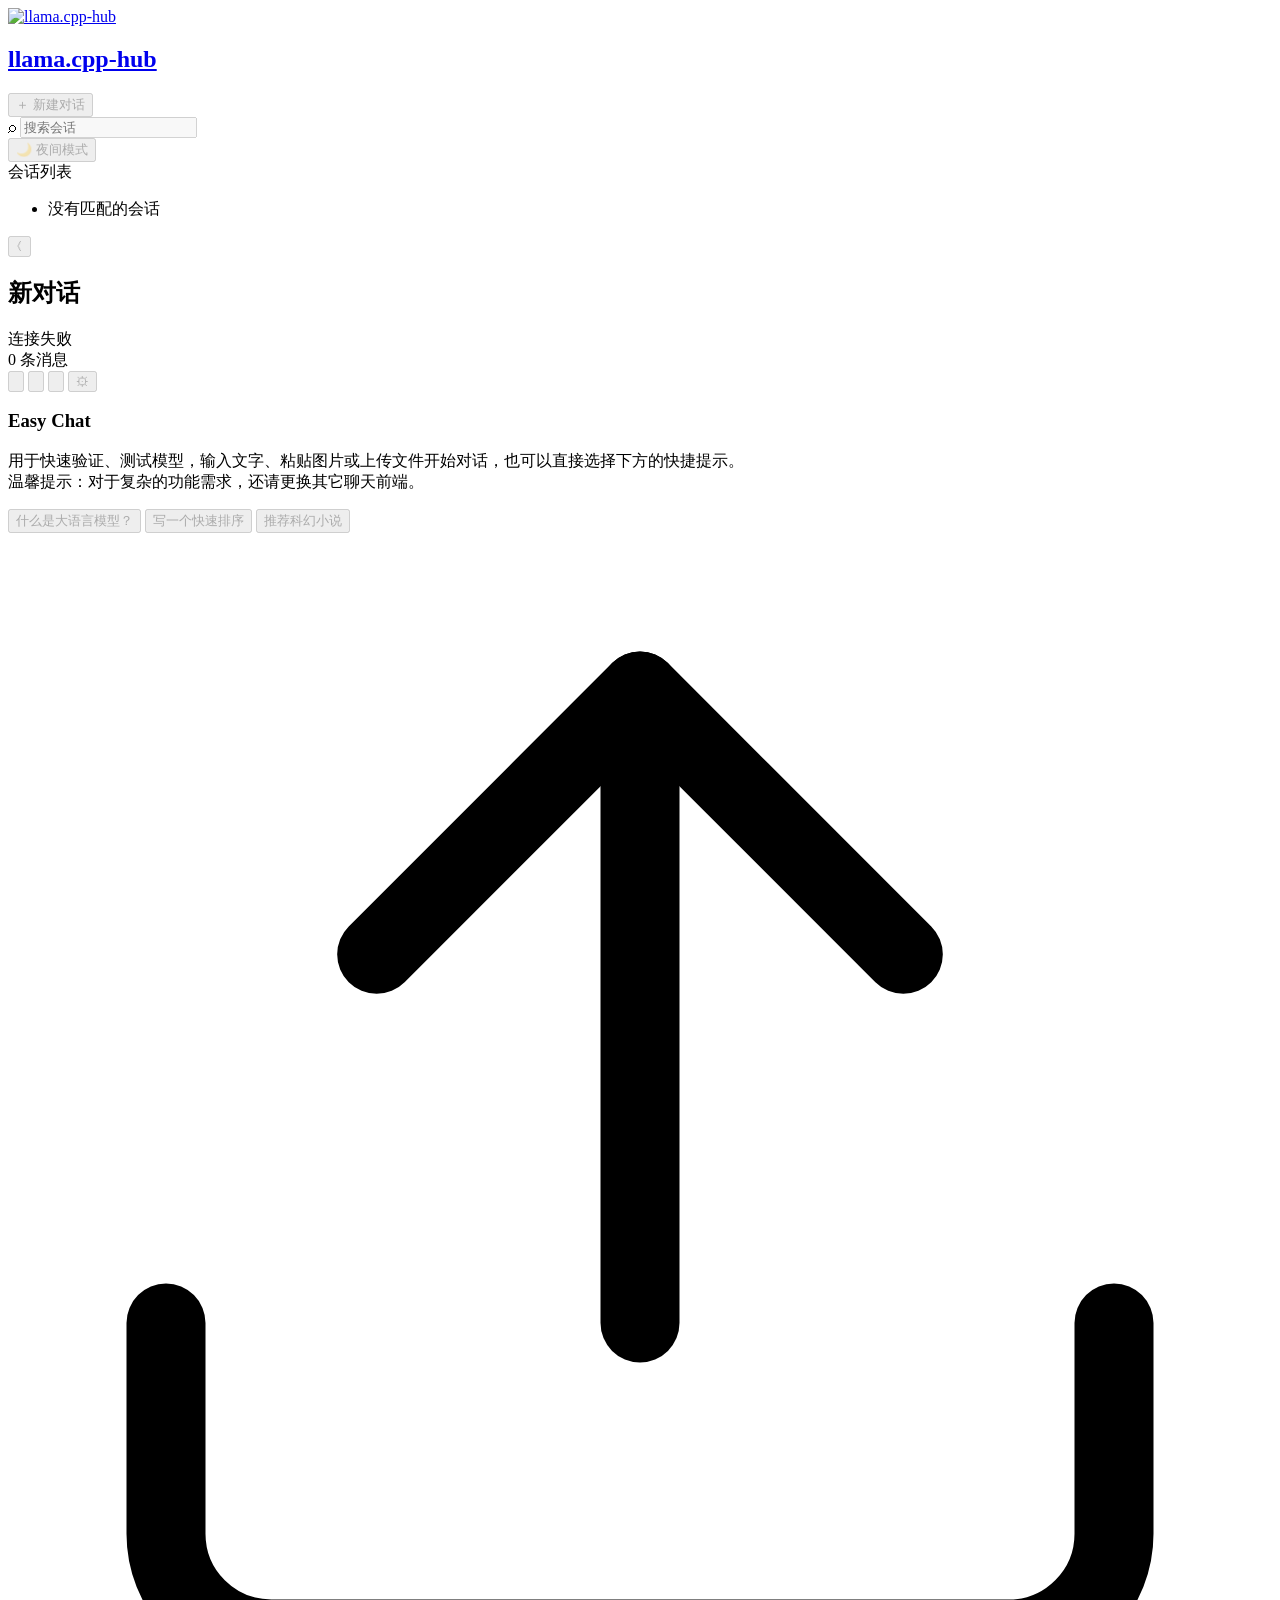
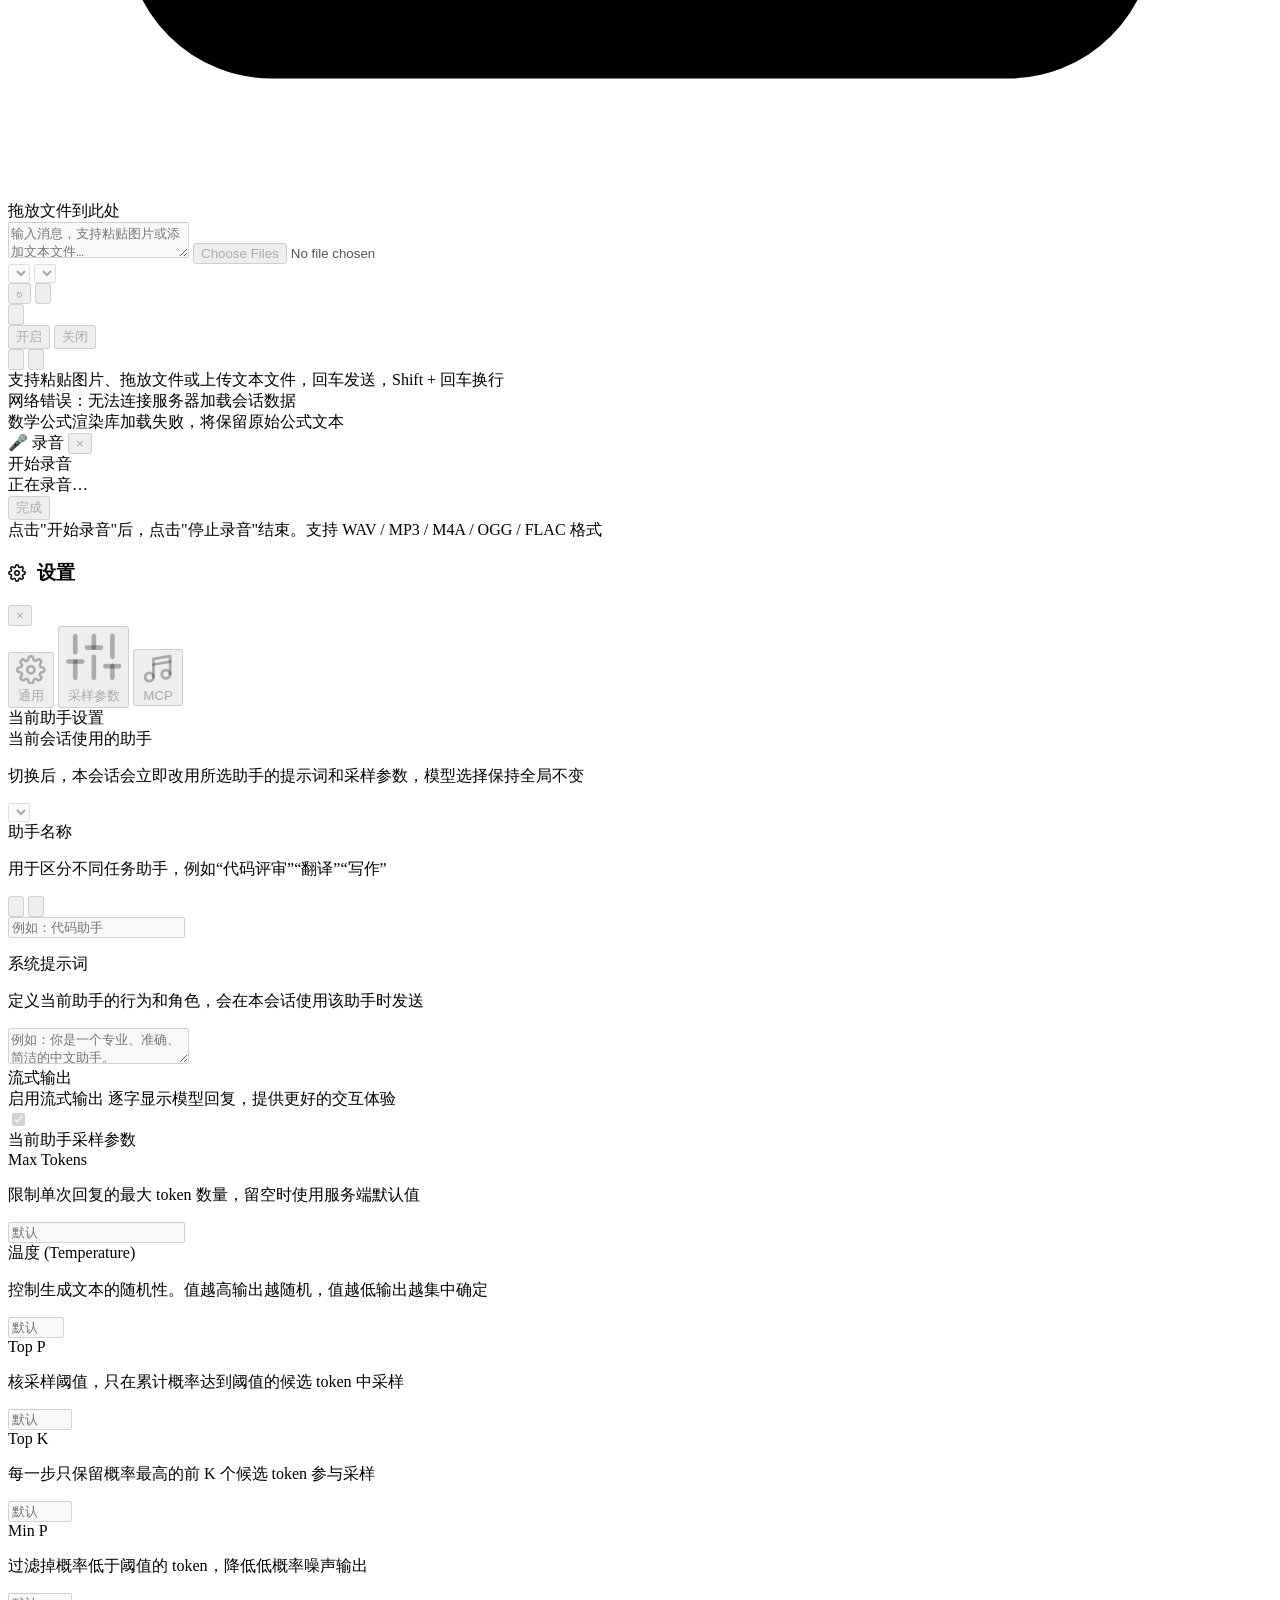
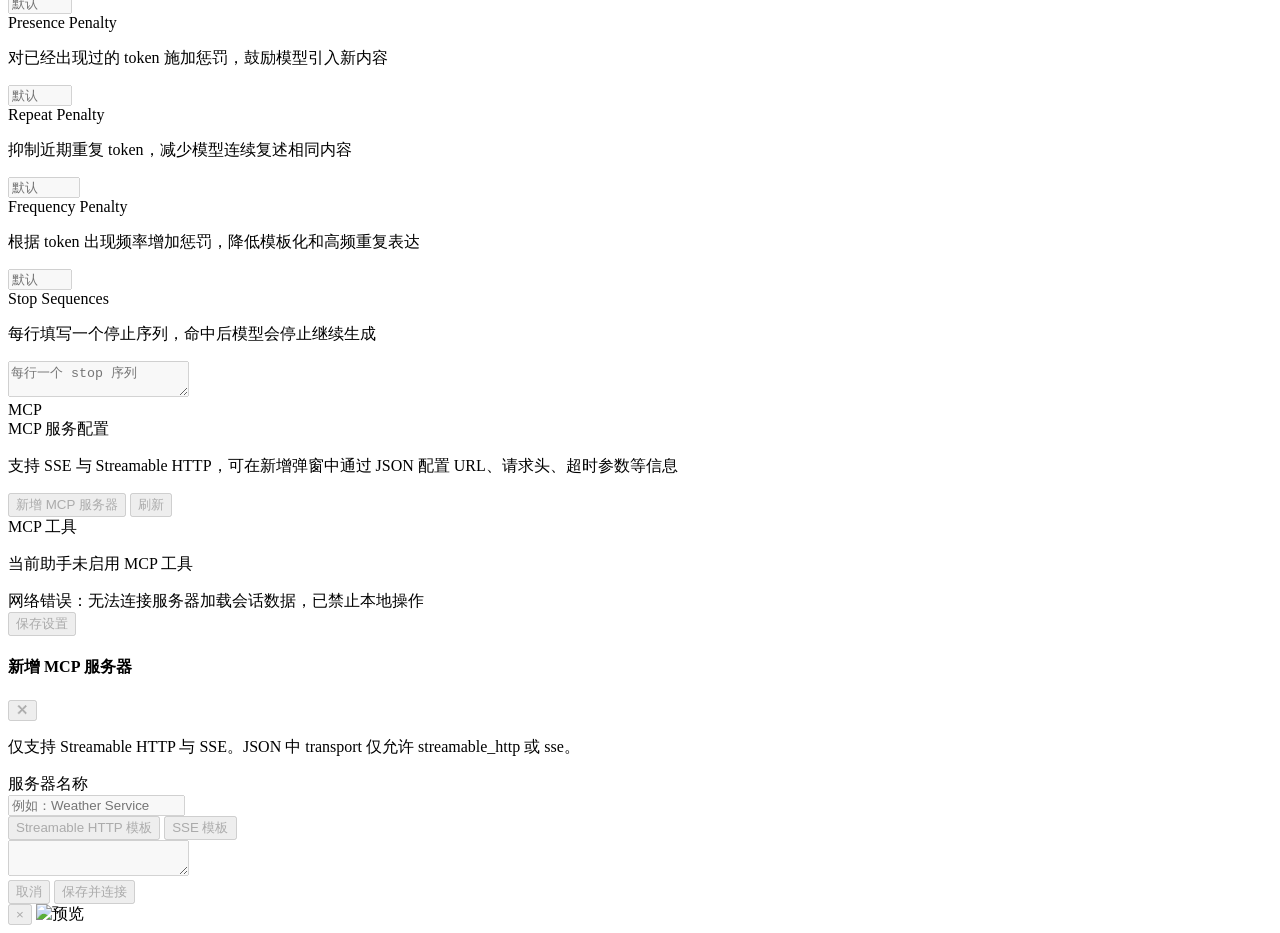
==== commit d826777e: "增加：Easy Chat的英语模式" ====
--- a/src/main/resources/web/chat/index.html
+++ b/src/main/resources/web/chat/index.html
@@ -3,17 +3,18 @@
 <head>
   <meta charset="UTF-8">
   <meta name="viewport" content="width=device-width, initial-scale=1.0">
-  <title>Easy Chat</title>
+  <title data-i18n="page.chat.main.empty.title">Easy Chat</title>
   <link rel="stylesheet" href="./index.css">
-  <link rel="stylesheet" href="/css/github.min.css">
+  <link rel="stylesheet" href="/css/github.min.css" id="hljsTheme">
+  <link rel="stylesheet" href="/css/github-dark.min.css" id="hljsThemeDark" disabled>
 </head>
 <body>
   <div class="app">
     <aside class="sidebar">
       <div class="brand">
-        <a class="brand-left" href="../index.html" aria-label="返回首页">
+        <a class="brand-left" href="../index.html" aria-label="返回首页" data-i18n-attr="aria-label" data-i18n="page.chat.main.sidebar.back_home">
           <div class="brand-mark">
-            <img src="../llama1-icon-transparent.png" alt="llama.cpp-hub" class="brand-mark-image">
+            <img src="../llama1-icon-transparent.png" alt="llama.cpp-hub" class="brand-mark-image" data-i18n-attr="alt" data-i18n="app.title">
           </div>
           <div class="brand-copy">
             <h1>llama.cpp-hub</h1>
@@ -21,21 +22,23 @@
         </a>
       </div>
 
-      <button id="newChatBtn" class="primary-button full" type="button">＋ 新建对话</button>
+      <button id="newChatBtn" class="primary-button full" type="button" data-i18n="page.chat.main.sidebar.new_chat">＋ 新建对话</button>
 
       <div class="search-wrap">
         <span>⌕</span>
-        <input id="searchInput" type="text" placeholder="搜索会话">
+        <input id="searchInput" type="text" placeholder="搜索会话" data-i18n-attr="placeholder" data-i18n="page.chat.main.sidebar.search_placeholder">
       </div>
 
-      <div class="sidebar-label">会话列表</div>
+      <button id="themeToggleChat" class="ghost-button full" type="button" style="gap:8px;font-size:13px;" onclick="toggleTheme()" data-i18n="page.chat.main.theme.dark">🌙 夜间模式</button>
+
+      <div class="sidebar-label" data-i18n="page.chat.main.sidebar.conversation_list">会话列表</div>
       <ul id="conversationList" class="conversation-list"></ul>
     </aside>
 
     <main class="main">
       <header class="topbar">
         <div class="topbar-leading">
-          <button id="sidebarToggleBtn" class="icon-button sidebar-toggle" type="button" aria-label="打开会话列表" aria-expanded="false">☰</button>
+          <button id="sidebarToggleBtn" class="icon-button sidebar-toggle" type="button" aria-label="打开会话列表" aria-expanded="false" data-i18n-attr="aria-label" data-i18n="page.chat.main.sidebar.open_list">☰</button>
           <div class="topbar-copy">
             <h2 id="conversationTitle">新对话</h2>
           </div>
@@ -67,12 +70,12 @@
         <div class="chat-column">
           <div id="emptyState" class="empty-state">
             <div class="empty-card">
-              <h3>Easy Chat</h3>
-              <p>用于快速验证、测试模型，输入文字、粘贴图片或上传文件开始对话，也可以直接选择下方的快捷提示。<br>温馨提示：对于复杂的功能需求，还请更换其它聊天前端。</p>
+              <h3 data-i18n="page.chat.main.empty.title">Easy Chat</h3>
+              <p><span data-i18n="page.chat.main.empty.desc1">用于快速验证、测试模型，输入文字、粘贴图片或上传文件开始对话，也可以直接选择下方的快捷提示。</span><br><span data-i18n="page.chat.main.empty.desc2">温馨提示：对于复杂的功能需求，还请更换其它聊天前端。</span></p>
               <div class="empty-hints">
-                <button class="empty-hint" data-hint="用简单的语言解释一下什么是大语言模型">什么是大语言模型？</button>
-                <button class="empty-hint" data-hint="帮我写一个 Python 快速排序算法">写一个快速排序</button>
-                <button class="empty-hint" data-hint="给我推荐 5 本经典的科幻小说，并简要说明推荐理由">推荐科幻小说</button>
+                <button class="empty-hint" data-hint="用简单的语言解释一下什么是大语言模型" data-i18n="page.chat.main.empty.hint_llm">什么是大语言模型？</button>
+                <button class="empty-hint" data-hint="帮我写一个 Python 快速排序算法" data-i18n="page.chat.main.empty.hint_sort">写一个快速排序</button>
+                <button class="empty-hint" data-hint="给我推荐 5 本经典的科幻小说，并简要说明推荐理由" data-i18n="page.chat.main.empty.hint_scifi">推荐科幻小说</button>
               </div>
             </div>
           </div>
@@ -86,19 +89,19 @@
           <div id="dropZone" class="drop-zone hidden">
             <div class="drop-zone-inner">
               <svg class="drop-zone-icon" viewBox="0 0 24 24" fill="none" stroke="currentColor" stroke-width="1.5" stroke-linecap="round" stroke-linejoin="round"><path d="M21 15v4a2 2 0 0 1-2 2H5a2 2 0 0 1-2-2v-4"/><polyline points="17 8 12 3 7 8"/><line x1="12" y1="3" x2="12" y2="15"/></svg>
-              <span>拖放文件到此处</span>
+              <span data-i18n="page.chat.main.composer.drop_zone">拖放文件到此处</span>
             </div>
           </div>
-          <textarea id="promptInput" class="composer-input" placeholder="输入消息，支持粘贴图片或添加文本文件…"></textarea>
+          <textarea id="promptInput" class="composer-input" placeholder="输入消息，支持粘贴图片或添加文本文件…" data-i18n-attr="placeholder" data-i18n="page.chat.main.composer.placeholder"></textarea>
           <input id="imageInput" class="hidden" type="file" multiple>
           <div class="composer-bar">
             <div class="composer-left">
-              <select id="conversationAssistantSelect" class="model-select composer-assistant-select" aria-label="当前会话使用的助手"></select>
-              <select id="modelSelect" class="model-select" aria-label="选择模型"></select>
+              <select id="conversationAssistantSelect" class="model-select composer-assistant-select" aria-label="当前会话使用的助手" data-i18n-attr="aria-label" data-i18n="page.chat.main.composer.assistant_select"></select>
+              <select id="modelSelect" class="model-select" aria-label="选择模型" data-i18n-attr="aria-label" data-i18n="page.chat.main.composer.model_select"></select>
             </div>
             <div class="composer-right">
-              <button id="refreshModelsBtn" class="icon-button" type="button" aria-label="刷新模型" title="刷新模型">↻</button>
-              <button id="imageUploadBtn" class="image-upload-btn" type="button" aria-label="Upload files" title="Upload files">
+              <button id="refreshModelsBtn" class="icon-button" type="button" aria-label="刷新模型" title="刷新模型" data-i18n-attr="aria-label" data-i18n="page.chat.main.composer.refresh">↻</button>
+              <button id="imageUploadBtn" class="image-upload-btn" type="button" aria-label="Upload files" title="Upload files" data-i18n-attr="aria-label" data-i18n="page.chat.main.composer.upload_files">
                 <svg viewBox="0 0 24 24" fill="none" stroke="currentColor" stroke-width="1.8" stroke-linecap="round" stroke-linejoin="round" aria-hidden="true">
                   <path d="M14 2H7a2 2 0 0 0-2 2v16a2 2 0 0 0 2 2h10a2 2 0 0 0 2-2V7z"></path>
                   <path d="M14 2v5h5"></path>
@@ -107,7 +110,7 @@
                 </svg>
               </button>
               <div id="thinkingMenuWrap" class="menu-wrap">
-                <button id="thinkingToggleBtn" class="icon-button thinking-toggle" type="button" aria-label="思维链" aria-haspopup="menu" aria-expanded="false" title="思维链">
+                <button id="thinkingToggleBtn" class="icon-button thinking-toggle" type="button" aria-label="思维链" aria-haspopup="menu" aria-expanded="false" title="思维链" data-i18n-attr="aria-label" data-i18n="page.chat.main.composer.thinking">
                   <svg class="thinking-toggle-icon" viewBox="0 0 24 24" fill="none" stroke="currentColor" stroke-width="1.8" stroke-linecap="round" stroke-linejoin="round" aria-hidden="true">
                     <path d="M9 18h6"/>
                     <path d="M10 22h4"/>
@@ -118,20 +121,20 @@
                   </svg>
                 </button>
                 <div id="thinkingMenu" class="thinking-menu" role="menu" aria-hidden="true">
-                  <button class="thinking-menu-item" type="button" data-thinking-value="true" role="menuitemradio">开启</button>
-                  <button class="thinking-menu-item" type="button" data-thinking-value="false" role="menuitemradio">关闭</button>
+                  <button class="thinking-menu-item" type="button" data-thinking-value="true" role="menuitemradio" data-i18n="page.chat.main.composer.thinking_on">开启</button>
+                  <button class="thinking-menu-item" type="button" data-thinking-value="false" role="menuitemradio" data-i18n="page.chat.main.composer.thinking_off">关闭</button>
                 </div>
               </div>
-              <button id="micRecorderBtn" class="icon-button toolbar-icon-button" type="button" aria-label="录音" title="录音">
+              <button id="micRecorderBtn" class="icon-button toolbar-icon-button" type="button" aria-label="录音" title="录音" data-i18n-attr="aria-label" data-i18n="page.chat.main.composer.record">
                 <svg viewBox="0 0 24 24" fill="none" stroke="currentColor" stroke-width="2" stroke-linecap="round" stroke-linejoin="round" aria-hidden="true"><path d="M12 2a3 3 0 0 0-3 3v7a3 3 0 0 0 6 0V5a3 3 0 0 0-3-3z"/><path d="M19 10v2a7 7 0 0 1-14 0v-2"/><line x1="12" y1="19" x2="12" y2="22"/></svg>
               </button>
-              <button id="sendBtn" class="icon-button send-toggle-button" type="button" aria-label="发送" title="发送">
+              <button id="sendBtn" class="icon-button send-toggle-button" type="button" aria-label="发送" title="发送" data-i18n-attr="aria-label" data-i18n="page.chat.main.composer.send">
                 <svg viewBox="0 0 24 24" fill="none" stroke="currentColor" stroke-width="2" stroke-linecap="round" stroke-linejoin="round" aria-hidden="true"><line x1="22" y1="2" x2="11" y2="13"/><polygon points="22 2 15 22 11 13 2 9 22 2"/></svg>
               </button>
             </div>
           </div>
         </div>
-        <div class="composer-hint">支持粘贴图片、拖放文件或上传文本文件，回车发送，Shift + 回车换行</div>
+        <div class="composer-hint" data-i18n="page.chat.main.composer.hint">支持粘贴图片、拖放文件或上传文本文件，回车发送，Shift + 回车换行</div>
       </section>
     </main>
   </div>
@@ -142,19 +145,19 @@
   <div id="audioRecorderModal" class="audio-recorder-modal" aria-hidden="true">
     <div class="audio-recorder-panel">
       <div class="audio-recorder-head">
-        <span>🎤 录音</span>
-        <button id="audioRecorderCloseBtn" type="button" aria-label="关闭" class="audio-recorder-close">&times;</button>
+        <span data-i18n="page.chat.main.recorder.title">🎤 录音</span>
+        <button id="audioRecorderCloseBtn" type="button" aria-label="关闭" class="audio-recorder-close" data-i18n-attr="aria-label" data-i18n="page.chat.main.lightbox.close">&times;</button>
       </div>
       <div class="audio-recorder-body">
         <!-- audio-recorder-idle placeholder -->
-        <div id="audioRecorderStartBtn" class="audio-recorder-record-btn" type="button">开始录音</div>
+        <div id="audioRecorderStartBtn" class="audio-recorder-record-btn" type="button" data-i18n="page.chat.main.recorder.start">开始录音</div>
         <!-- audio-recorder-recording -->
-        <div id="audioRecorderStatus" class="audio-recorder-status">正在录音…</div>
+        <div id="audioRecorderStatus" class="audio-recorder-status" data-i18n="page.chat.main.recorder.recording">正在录音…</div>
         <!-- audio-recorder-complete -->
         <div id="audioRecorderComplete" class="audio-recorder-complete">
-          <button id="audioRecorderDoneBtn" class="audio-recorder-action-btn audio-recorder-confirm" type="button">完成</button>
+          <button id="audioRecorderDoneBtn" class="audio-recorder-action-btn audio-recorder-confirm" type="button" data-i18n="page.chat.main.recorder.done">完成</button>
         </div>
-        <div class="audio-recorder-hint">点击"开始录音"后，点击"停止录音"结束。支持 WAV / MP3 / M4A / OGG / FLAC 格式</div>
+        <div class="audio-recorder-hint" data-i18n="page.chat.main.recorder.hint">点击"开始录音"后，点击"停止录音"结束。支持 WAV / MP3 / M4A / OGG / FLAC 格式</div>
       </div>
     </div>
   </div>
@@ -162,7 +165,7 @@
   <div id="settingsDrawer" class="drawer" aria-hidden="true">
     <div class="drawer-panel settings-dialog">
       <div class="drawer-head">
-        <h3>
+        <h3 data-i18n="page.chat.main.settings.title">
           <svg viewBox="0 0 24 24" fill="none" stroke="currentColor" stroke-width="2" stroke-linecap="round" stroke-linejoin="round" style="width:18px;height:18px;vertical-align:-3px;margin-right:6px"><circle cx="12" cy="12" r="3"/><path d="M19.4 15a1.65 1.65 0 0 0 .33 1.82l.06.06a2 2 0 0 1-2.83 2.83l-.06-.06a1.65 1.65 0 0 0-1.82-.33 1.65 1.65 0 0 0-1 1.51V21a2 2 0 0 1-4 0v-.09A1.65 1.65 0 0 0 9 19.4a1.65 1.65 0 0 0-1.82.33l-.06.06a2 2 0 0 1-2.83-2.83l.06-.06A1.65 1.65 0 0 0 4.68 15a1.65 1.65 0 0 0-1.51-1H3a2 2 0 0 1 0-4h.09A1.65 1.65 0 0 0 4.6 9a1.65 1.65 0 0 0-.33-1.82l-.06-.06a2 2 0 0 1 2.83-2.83l.06.06A1.65 1.65 0 0 0 9 4.68a1.65 1.65 0 0 0 1-1.51V3a2 2 0 0 1 4 0v.09a1.65 1.65 0 0 0 1 1.51 1.65 1.65 0 0 0 1.82-.33l.06-.06a2 2 0 0 1 2.83 2.83l-.06.06A1.65 1.65 0 0 0 19.4 9a1.65 1.65 0 0 0 1.51 1H21a2 2 0 0 1 0 4h-.09a1.65 1.65 0 0 0-1.51 1z"/></svg>
           设置
         </h3>
@@ -171,15 +174,15 @@
 
       <div class="settings-body">
         <nav class="settings-tabs" role="tablist">
-          <button class="settings-tab active" data-settings-tab="general" role="tab" type="button">
+          <button class="settings-tab active" data-settings-tab="general" role="tab" type="button" data-i18n="page.chat.main.settings.tab.general">
             <svg viewBox="0 0 24 24" fill="none" stroke="currentColor" stroke-width="2" stroke-linecap="round" stroke-linejoin="round"><circle cx="12" cy="12" r="3"/><path d="M19.4 15a1.65 1.65 0 0 0 .33 1.82l.06.06a2 2 0 0 1-2.83 2.83l-.06-.06a1.65 1.65 0 0 0-1.82-.33 1.65 1.65 0 0 0-1 1.51V21a2 2 0 0 1-4 0v-.09A1.65 1.65 0 0 0 9 19.4a1.65 1.65 0 0 0-1.82.33l-.06.06a2 2 0 0 1-2.83-2.83l.06-.06A1.65 1.65 0 0 0 4.68 15a1.65 1.65 0 0 0-1.51-1H3a2 2 0 0 1 0-4h.09A1.65 1.65 0 0 0 4.6 9a1.65 1.65 0 0 0-.33-1.82l-.06-.06a2 2 0 0 1 2.83-2.83l.06.06A1.65 1.65 0 0 0 9 4.68a1.65 1.65 0 0 0 1-1.51V3a2 2 0 0 1 4 0v.09a1.65 1.65 0 0 0 1 1.51 1.65 1.65 0 0 0 1.82-.33l.06-.06a2 2 0 0 1 2.83 2.83l-.06.06A1.65 1.65 0 0 0 19.4 9a1.65 1.65 0 0 0 1.51 1H21a2 2 0 0 1 0 4h-.09a1.65 1.65 0 0 0-1.51 1z"/></svg>
             通用
           </button>
-          <button class="settings-tab" data-settings-tab="sampling" role="tab" type="button">
+          <button class="settings-tab" data-settings-tab="sampling" role="tab" type="button" data-i18n="page.chat.main.settings.tab.sampling">
             <svg viewBox="0 0 24 24" fill="none" stroke="currentColor" stroke-width="2" stroke-linecap="round" stroke-linejoin="round"><line x1="4" y1="21" x2="4" y2="14"/><line x1="4" y1="10" x2="4" y2="3"/><line x1="12" y1="21" x2="12" y2="12"/><line x1="12" y1="8" x2="12" y2="3"/><line x1="20" y1="21" x2="20" y2="16"/><line x1="20" y1="12" x2="20" y2="3"/><line x1="1" y1="14" x2="7" y2="14"/><line x1="9" y1="8" x2="15" y2="8"/><line x1="17" y1="16" x2="23" y2="16"/></svg>
             采样参数
           </button>
-          <button class="settings-tab" data-settings-tab="mcp" role="tab" type="button">
+          <button class="settings-tab" data-settings-tab="mcp" role="tab" type="button" data-i18n="page.chat.main.settings.tab.mcp">
             <svg viewBox="0 0 24 24" fill="none" stroke="currentColor" stroke-width="2" stroke-linecap="round" stroke-linejoin="round"><path d="M9 18V5l12-2v13"/><path d="M9 9l12-2"/><circle cx="6" cy="18" r="3"/><circle cx="18" cy="16" r="3"/></svg>
             MCP
           </button>
@@ -188,28 +191,28 @@
         <div class="settings-content">
           <div class="settings-section active" data-settings-section="general">
             <div class="settings-group">
-              <div class="settings-group-title">当前助手设置</div>
+              <div class="settings-group-title" data-i18n="page.chat.main.settings.general.title">当前助手设置</div>
               <div class="settings-field">
                 <div class="settings-field-header">
-                  <label for="settingsConversationAssistantSelect">当前会话使用的助手</label>
+                  <label for="settingsConversationAssistantSelect" data-i18n="page.chat.main.settings.general.assistant_label">当前会话使用的助手</label>
                 </div>
-                <p class="settings-field-desc">切换后，本会话会立即改用所选助手的提示词和采样参数，模型选择保持全局不变</p>
-                <select id="settingsConversationAssistantSelect" class="drawer-input" aria-label="设置面板中的当前会话助手"></select>
+                <p class="settings-field-desc" data-i18n="page.chat.main.settings.general.assistant_desc">切换后，本会话会立即改用所选助手的提示词和采样参数，模型选择保持全局不变</p>
+                <select id="settingsConversationAssistantSelect" class="drawer-input" aria-label="设置面板中的当前会话助手" data-i18n-attr="aria-label" data-i18n="page.chat.main.settings.general.assistant_aria"></select>
               </div>
               <div class="settings-field">
                 <div class="settings-field-header">
-                  <label for="assistantNameInput">助手名称</label>
+                  <label for="assistantNameInput" data-i18n="page.chat.main.settings.general.name_label">助手名称</label>
                 </div>
-                <p class="settings-field-desc">用于区分不同任务助手，例如“代码评审”“翻译”“写作”</p>
+                <p class="settings-field-desc" data-i18n="page.chat.main.settings.general.name_desc">用于区分不同任务助手，例如“代码评审”“翻译”“写作”</p>
                 <div class="assistant-name-row">
                   <div class="settings-inline-actions assistant-inline-actions">
-                    <button id="newAssistantBtn" class="icon-button assistant-action-button" type="button" aria-label="新建助手" title="新建助手">
+                    <button id="newAssistantBtn" class="icon-button assistant-action-button" type="button" aria-label="新建助手" title="新建助手" data-i18n-attr="aria-label" data-i18n="page.chat.main.settings.general.new_assistant">
                       <svg viewBox="0 0 24 24" fill="none" stroke="currentColor" stroke-width="2" stroke-linecap="round" stroke-linejoin="round" aria-hidden="true">
                         <path d="M12 5v14"/>
                         <path d="M5 12h14"/>
                       </svg>
                     </button>
-                    <button id="deleteAssistantBtn" class="icon-button assistant-action-button" type="button" aria-label="删除当前助手" title="删除当前助手">
+                    <button id="deleteAssistantBtn" class="icon-button assistant-action-button" type="button" aria-label="删除当前助手" title="删除当前助手" data-i18n-attr="aria-label" data-i18n="page.chat.main.settings.general.delete_assistant">
                       <svg viewBox="0 0 24 24" fill="none" stroke="currentColor" stroke-width="2" stroke-linecap="round" stroke-linejoin="round" aria-hidden="true">
                         <path d="M3 6h18"/>
                         <path d="M8 6V4h8v2"/>
@@ -219,25 +222,25 @@
                       </svg>
                     </button>
                   </div>
-                  <input id="assistantNameInput" class="drawer-input" type="text" maxlength="40" placeholder="例如：代码助手">
+                  <input id="assistantNameInput" class="drawer-input" type="text" maxlength="40" placeholder="例如：代码助手" data-i18n-attr="placeholder" data-i18n="page.chat.main.settings.general.name_placeholder">
                 </div>
                 <p id="assistantUsageHint" class="settings-field-desc"></p>
               </div>
               <div class="settings-field">
                 <div class="settings-field-header">
-                  <label for="systemPromptInput">系统提示词</label>
+                  <label for="systemPromptInput" data-i18n="page.chat.main.settings.general.system_label">系统提示词</label>
                 </div>
-                <p class="settings-field-desc">定义当前助手的行为和角色，会在本会话使用该助手时发送</p>
-                <textarea id="systemPromptInput" class="drawer-textarea" placeholder="例如：你是一个专业、准确、简洁的中文助手。"></textarea>
+                <p class="settings-field-desc" data-i18n="page.chat.main.settings.general.system_desc">定义当前助手的行为和角色，会在本会话使用该助手时发送</p>
+                <textarea id="systemPromptInput" class="drawer-textarea" placeholder="例如：你是一个专业、准确、简洁的中文助手。" data-i18n-attr="placeholder" data-i18n="page.chat.main.settings.general.system_placeholder"></textarea>
               </div>
               <div class="settings-field">
                 <div class="settings-field-header">
-                  <label>流式输出</label>
+                  <label data-i18n="page.chat.main.settings.general.stream_label">流式输出</label>
                 </div>
                 <label class="settings-toggle">
                   <div class="settings-toggle-text">
-                    <span>启用流式输出</span>
-                    <span class="settings-field-desc">逐字显示模型回复，提供更好的交互体验</span>
+                    <span data-i18n="page.chat.main.settings.general.stream_toggle">启用流式输出</span>
+                    <span class="settings-field-desc" data-i18n="page.chat.main.settings.general.stream_desc">逐字显示模型回复，提供更好的交互体验</span>
                   </div>
                   <span class="toggle-switch">
                     <input id="streamToggle" type="checkbox" checked>
@@ -250,91 +253,91 @@
 
           <div class="settings-section" data-settings-section="sampling">
             <div class="settings-group">
-              <div class="settings-group-title">当前助手采样参数</div>
+              <div class="settings-group-title" data-i18n="page.chat.main.settings.sampling.title">当前助手采样参数</div>
               <div class="settings-field">
                 <div class="settings-field-header">
-                  <label for="maxTokensInput">Max Tokens</label>
+                  <label for="maxTokensInput" data-i18n="page.chat.main.settings.sampling.max_tokens">Max Tokens</label>
                 </div>
-                <p class="settings-field-desc">限制单次回复的最大 token 数量，留空时使用服务端默认值</p>
-                <input id="maxTokensInput" class="drawer-input" type="number" step="1" min="1" placeholder="默认">
+                <p class="settings-field-desc" data-i18n="page.chat.main.settings.sampling.max_tokens_desc">限制单次回复的最大 token 数量，留空时使用服务端默认值</p>
+                <input id="maxTokensInput" class="drawer-input" type="number" step="1" min="1" placeholder="默认" data-i18n-attr="placeholder" data-i18n="page.chat.main.settings.sampling.default_placeholder">
               </div>
               <div class="settings-field">
                 <div class="settings-field-header">
-                  <label for="temperatureInput">温度 (Temperature)</label>
+                  <label for="temperatureInput" data-i18n="page.chat.main.settings.sampling.temperature">温度 (Temperature)</label>
                 </div>
-                <p class="settings-field-desc">控制生成文本的随机性。值越高输出越随机，值越低输出越集中确定</p>
-                <input id="temperatureInput" class="drawer-input" type="number" step="0.1" min="0" max="2" placeholder="默认">
+                <p class="settings-field-desc" data-i18n="page.chat.main.settings.sampling.temperature_desc">控制生成文本的随机性。值越高输出越随机，值越低输出越集中确定</p>
+                <input id="temperatureInput" class="drawer-input" type="number" step="0.1" min="0" max="2" placeholder="默认" data-i18n-attr="placeholder" data-i18n="page.chat.main.settings.sampling.default_placeholder">
               </div>
               <div class="settings-field">
                 <div class="settings-field-header">
-                  <label for="topPInput">Top P</label>
+                  <label for="topPInput" data-i18n="page.chat.main.settings.sampling.top_p">Top P</label>
                 </div>
-                <p class="settings-field-desc">核采样阈值，只在累计概率达到阈值的候选 token 中采样</p>
-                <input id="topPInput" class="drawer-input" type="number" step="0.05" min="0" max="1" placeholder="默认">
+                <p class="settings-field-desc" data-i18n="page.chat.main.settings.sampling.top_p_desc">核采样阈值，只在累计概率达到阈值的候选 token 中采样</p>
+                <input id="topPInput" class="drawer-input" type="number" step="0.05" min="0" max="1" placeholder="默认" data-i18n-attr="placeholder" data-i18n="page.chat.main.settings.sampling.default_placeholder">
               </div>
               <div class="settings-field">
                 <div class="settings-field-header">
-                  <label for="topKInput">Top K</label>
+                  <label for="topKInput" data-i18n="page.chat.main.settings.sampling.top_k">Top K</label>
                 </div>
-                <p class="settings-field-desc">每一步只保留概率最高的前 K 个候选 token 参与采样</p>
-                <input id="topKInput" class="drawer-input" type="number" step="1" min="0" max="2048" placeholder="默认">
+                <p class="settings-field-desc" data-i18n="page.chat.main.settings.sampling.top_k_desc">每一步只保留概率最高的前 K 个候选 token 参与采样</p>
+                <input id="topKInput" class="drawer-input" type="number" step="1" min="0" max="2048" placeholder="默认" data-i18n-attr="placeholder" data-i18n="page.chat.main.settings.sampling.default_placeholder">
               </div>
               <div class="settings-field">
                 <div class="settings-field-header">
-                  <label for="minPInput">Min P</label>
+                  <label for="minPInput" data-i18n="page.chat.main.settings.sampling.min_p">Min P</label>
                 </div>
-                <p class="settings-field-desc">过滤掉概率低于阈值的 token，降低低概率噪声输出</p>
-                <input id="minPInput" class="drawer-input" type="number" step="0.01" min="0" max="1" placeholder="默认">
+                <p class="settings-field-desc" data-i18n="page.chat.main.settings.sampling.min_p_desc">过滤掉概率低于阈值的 token，降低低概率噪声输出</p>
+                <input id="minPInput" class="drawer-input" type="number" step="0.01" min="0" max="1" placeholder="默认" data-i18n-attr="placeholder" data-i18n="page.chat.main.settings.sampling.default_placeholder">
               </div>
               <div class="settings-field">
                 <div class="settings-field-header">
-                  <label for="presencePenaltyInput">Presence Penalty</label>
+                  <label for="presencePenaltyInput" data-i18n="page.chat.main.settings.sampling.presence_penalty">Presence Penalty</label>
                 </div>
-                <p class="settings-field-desc">对已经出现过的 token 施加惩罚，鼓励模型引入新内容</p>
-                <input id="presencePenaltyInput" class="drawer-input" type="number" step="0.1" min="-2" max="2" placeholder="默认">
+                <p class="settings-field-desc" data-i18n="page.chat.main.settings.sampling.presence_penalty_desc">对已经出现过的 token 施加惩罚，鼓励模型引入新内容</p>
+                <input id="presencePenaltyInput" class="drawer-input" type="number" step="0.1" min="-2" max="2" placeholder="默认" data-i18n-attr="placeholder" data-i18n="page.chat.main.settings.sampling.default_placeholder">
               </div>
               <div class="settings-field">
                 <div class="settings-field-header">
-                  <label for="repeatPenaltyInput">Repeat Penalty</label>
+                  <label for="repeatPenaltyInput" data-i18n="page.chat.main.settings.sampling.repeat_penalty">Repeat Penalty</label>
                 </div>
-                <p class="settings-field-desc">抑制近期重复 token，减少模型连续复述相同内容</p>
-                <input id="repeatPenaltyInput" class="drawer-input" type="number" step="0.05" min="0" max="10" placeholder="默认">
+                <p class="settings-field-desc" data-i18n="page.chat.main.settings.sampling.repeat_penalty_desc">抑制近期重复 token，减少模型连续复述相同内容</p>
+                <input id="repeatPenaltyInput" class="drawer-input" type="number" step="0.05" min="0" max="10" placeholder="默认" data-i18n-attr="placeholder" data-i18n="page.chat.main.settings.sampling.default_placeholder">
               </div>
               <div class="settings-field">
                 <div class="settings-field-header">
-                  <label for="frequencyPenaltyInput">Frequency Penalty</label>
+                  <label for="frequencyPenaltyInput" data-i18n="page.chat.main.settings.sampling.frequency_penalty">Frequency Penalty</label>
                 </div>
-                <p class="settings-field-desc">根据 token 出现频率增加惩罚，降低模板化和高频重复表达</p>
-                <input id="frequencyPenaltyInput" class="drawer-input" type="number" step="0.1" min="-2" max="2" placeholder="默认">
+                <p class="settings-field-desc" data-i18n="page.chat.main.settings.sampling.frequency_penalty_desc">根据 token 出现频率增加惩罚，降低模板化和高频重复表达</p>
+                <input id="frequencyPenaltyInput" class="drawer-input" type="number" step="0.1" min="-2" max="2" placeholder="默认" data-i18n-attr="placeholder" data-i18n="page.chat.main.settings.sampling.default_placeholder">
               </div>
               <div class="settings-field">
                 <div class="settings-field-header">
-                  <label for="stopSequencesInput">Stop Sequences</label>
+                  <label for="stopSequencesInput" data-i18n="page.chat.main.settings.sampling.stop_sequences">Stop Sequences</label>
                 </div>
-                <p class="settings-field-desc">每行填写一个停止序列，命中后模型会停止继续生成</p>
-                <textarea id="stopSequencesInput" class="drawer-textarea" placeholder="每行一个 stop 序列"></textarea>
+                <p class="settings-field-desc" data-i18n="page.chat.main.settings.sampling.stop_sequences_desc">每行填写一个停止序列，命中后模型会停止继续生成</p>
+                <textarea id="stopSequencesInput" class="drawer-textarea" placeholder="每行一个 stop 序列" data-i18n-attr="placeholder" data-i18n="page.chat.main.settings.sampling.stop_sequences_placeholder"></textarea>
               </div>
             </div>
           </div>
 
           <div class="settings-section" data-settings-section="mcp">
             <div class="settings-group">
-              <div class="settings-group-title">MCP</div>
+              <div class="settings-group-title" data-i18n="page.chat.main.settings.mcp.title">MCP</div>
               <div class="settings-field">
                 <div class="settings-field-header">
-                  <label>MCP 服务配置</label>
+                  <label data-i18n="page.chat.main.settings.mcp.config_label">MCP 服务配置</label>
                 </div>
-                <p class="settings-field-desc">支持 SSE 与 Streamable HTTP，可在新增弹窗中通过 JSON 配置 URL、请求头、超时参数等信息</p>
+                <p class="settings-field-desc" data-i18n="page.chat.main.settings.mcp.config_desc">支持 SSE 与 Streamable HTTP，可在新增弹窗中通过 JSON 配置 URL、请求头、超时参数等信息</p>
                 <div class="mcp-connect-row">
-                  <button id="mcpOpenAddDialogBtn" class="primary-button" type="button">新增 MCP 服务器</button>
-                  <button id="mcpRefreshBtn" class="ghost-button" type="button">刷新</button>
+                  <button id="mcpOpenAddDialogBtn" class="primary-button" type="button" data-i18n="page.chat.main.settings.mcp.add_server">新增 MCP 服务器</button>
+                  <button id="mcpRefreshBtn" class="ghost-button" type="button" data-i18n="page.chat.main.settings.mcp.refresh">刷新</button>
                 </div>
               </div>
               <div class="settings-field">
                 <div class="settings-field-header">
-                  <label>MCP 工具</label>
+                  <label data-i18n="page.chat.main.settings.mcp.tools_label">MCP 工具</label>
                 </div>
-                <p id="mcpSummary" class="settings-field-desc">当前助手未启用 MCP 工具</p>
+                <p id="mcpSummary" class="settings-field-desc" data-i18n="page.chat.main.settings.mcp.tools_empty">当前助手未启用 MCP 工具</p>
                 <div id="mcpServerList" class="mcp-server-list"></div>
               </div>
             </div>
@@ -345,7 +348,7 @@
       <div class="drawer-footer">
         <span id="settingsStorageHint" class="settings-storage-hint"></span>
         <div class="drawer-actions">
-          <button id="saveSettingsBtn" class="primary-button" type="button">保存设置</button>
+          <button id="saveSettingsBtn" class="primary-button" type="button" data-i18n="page.chat.main.settings.save">保存设置</button>
         </div>
       </div>
     </div>
@@ -354,38 +357,40 @@
   <div id="mcpAddDialog" class="mcp-dialog-backdrop" aria-hidden="true">
     <div class="mcp-dialog" role="dialog" aria-modal="true" aria-labelledby="mcpAddDialogTitle">
       <div class="mcp-dialog-head">
-        <h4 id="mcpAddDialogTitle">新增 MCP 服务器</h4>
+        <h4 id="mcpAddDialogTitle" data-i18n="page.chat.main.mcp_dialog.title">新增 MCP 服务器</h4>
         <button id="mcpDialogCloseBtn" class="icon-button mcp-dialog-close" type="button" aria-label="关闭">✕</button>
       </div>
       <div class="mcp-dialog-body">
-        <p class="settings-field-desc">仅支持 Streamable HTTP 与 SSE。JSON 中 transport 仅允许 streamable_http 或 sse。</p>
+        <p class="settings-field-desc" data-i18n="page.chat.main.mcp_dialog.desc">仅支持 Streamable HTTP 与 SSE。JSON 中 transport 仅允许 streamable_http 或 sse。</p>
         <div class="settings-field">
           <div class="settings-field-header">
-            <label for="mcpServerNameInput">服务器名称</label>
+            <label for="mcpServerNameInput" data-i18n="page.chat.main.mcp_dialog.name_label">服务器名称</label>
           </div>
-          <input id="mcpServerNameInput" class="drawer-input" type="text" placeholder="例如：Weather Service">
+          <input id="mcpServerNameInput" class="drawer-input" type="text" placeholder="例如：Weather Service" data-i18n-attr="placeholder" data-i18n="page.chat.main.mcp_dialog.name_placeholder">
         </div>
         <div class="mcp-template-actions">
-          <button id="mcpUseStreamableTemplateBtn" class="ghost-button" type="button">Streamable HTTP 模板</button>
-          <button id="mcpUseSseTemplateBtn" class="ghost-button" type="button">SSE 模板</button>
+          <button id="mcpUseStreamableTemplateBtn" class="ghost-button" type="button" data-i18n="page.chat.main.mcp_dialog.streamable_template">Streamable HTTP 模板</button>
+          <button id="mcpUseSseTemplateBtn" class="ghost-button" type="button" data-i18n="page.chat.main.mcp_dialog.sse_template">SSE 模板</button>
         </div>
-        <textarea id="mcpJsonInput" class="drawer-textarea mcp-json-input" spellcheck="false" aria-label="MCP JSON 配置"></textarea>
+        <textarea id="mcpJsonInput" class="drawer-textarea mcp-json-input" spellcheck="false" aria-label="MCP JSON 配置" data-i18n-attr="aria-label" data-i18n="page.chat.main.mcp_dialog.json_aria"></textarea>
       </div>
       <div class="mcp-dialog-footer">
-        <button id="mcpDialogCancelBtn" class="ghost-button" type="button">取消</button>
-        <button id="mcpDialogSaveBtn" class="primary-button" type="button">保存并连接</button>
+        <button id="mcpDialogCancelBtn" class="ghost-button" type="button" data-i18n="page.chat.main.mcp_dialog.cancel">取消</button>
+        <button id="mcpDialogSaveBtn" class="primary-button" type="button" data-i18n="page.chat.main.mcp_dialog.save_connect">保存并连接</button>
       </div>
     </div>
   </div>
-  <div class="image-lightbox" id="imageLightbox" role="dialog" aria-modal="true" aria-label="图片预览">
-    <button class="image-lightbox-close" id="imageLightboxClose" type="button" aria-label="关闭">&times;</button>
-    <img class="image-lightbox-img" id="imageLightboxImg" src="" alt="预览">
+  <div class="image-lightbox" id="imageLightbox" role="dialog" aria-modal="true" aria-label="图片预览" data-i18n-attr="aria-label" data-i18n="page.chat.main.lightbox.aria">
+    <button class="image-lightbox-close" id="imageLightboxClose" type="button" aria-label="关闭" data-i18n-attr="aria-label" data-i18n="page.chat.main.lightbox.close">&times;</button>
+    <img class="image-lightbox-img" id="imageLightboxImg" src="" alt="预览" data-i18n-attr="alt" data-i18n="page.chat.main.lightbox.alt">
   </div>
   <script src="/js/marked.umd.js"></script>
   <script src="/js/highlight.min.js"></script>
   <script src="./chat-mcp.js"></script>
   <script src="./audio-recorder.js"></script>
+  <script src="/js/i18n.js"></script>
   <script>
+    window.I18N = window.I18N || { t: function(key, fallback) { return fallback ?? key; } };
 
     const CHAT_ENDPOINT = '/v1/chat/completions';
     const MODELS_ENDPOINT = '/v1/models';
@@ -465,7 +470,7 @@
       }
       const supported = isAudioSupported();
       els.micRecorderBtn.disabled = !supported;
-      els.micRecorderBtn.title = supported ? '录音' : '当前模型不支持音频';
+      els.micRecorderBtn.title = supported ? window.I18N.t('page.chat.main.composer.record', '录音') : window.I18N.t('page.chat.main.status.audio_unsupported', '当前模型不支持音频');
     }
 
     const els = {
@@ -586,7 +591,7 @@
         .replace(/'/g, '&#39;');
     }
 
-    const MATH_TOKEN_PREFIX = 'LLAMA_MATH_TOKEN_';
+    const MATH_TOKEN_PREFIX = 'LLAMAMATHTOKEN';
     let mathJaxLoading = false;
     let mathJaxLoadAttempt = 0;
     let mathTypesetTimer = 0;
@@ -598,6 +603,9 @@
       }
       mathJaxLoading = true;
       window.MathJax = window.MathJax || {};
+      window.MathJax.startup = {
+        typeset: false
+      };
       window.MathJax.tex = {
         inlineMath: [['$', '$'], ['\\(', '\\)']],
         displayMath: [['$$', '$$'], ['\\[', '\\]']],
@@ -633,7 +641,7 @@
           return;
         }
         mathJaxLoading = false;
-        showToast('info', '数学公式渲染库加载失败，将保留原始公式文本');
+        showToast('info', window.I18N.t('page.chat.main.toast.math_failed', '数学公式渲染库加载失败，将保留原始公式文本'));
       };
       document.head.appendChild(script);
     }
@@ -676,7 +684,7 @@
     }
 
     function createMathToken(kind, formula, store) {
-      const token = MATH_TOKEN_PREFIX + store.length + '__';
+      const token = MATH_TOKEN_PREFIX + String(store.length) + 'END';
       store.push({
         token,
         kind,
@@ -938,7 +946,7 @@
       const protectedMath = protectMathSegments(source);
       let rendered = '';
       try {
-        rendered = window.marked.parse(fixEmphasisSpacing(protectedMath.text), {
+        rendered = window.marked.parse(/*fixEmphasisSpacing*/(protectedMath.text), {
           gfm: true,
           breaks: true,
           mangle: false,
@@ -950,55 +958,103 @@
       return restoreMathTokens(rendered, protectedMath.math);
     }
 
-    function renderRichText(target, text, options = {}) {
-      if (!target) {
-        return;
-      }
-      const source = String(text ?? '');
-      const isStreaming = !!options.isStreaming;
-      if (isStreaming) {
-        target.innerHTML = escapeHtml(source).replace(/\n/g, '<br>');
-      } else {
-        target.innerHTML = renderMarkdown(source);
-      }
-      if (!isStreaming && window.hljs && typeof window.hljs.highlightElement === 'function' && (source.includes('```') || source.includes('`'))) {
-        const blocks = target.querySelectorAll('pre code');
-        for (const block of blocks) {
-          window.hljs.highlightElement(block);
-        }
-      }
-      if (!isStreaming) {
-        const pres = target.querySelectorAll('pre');
-        for (const pre of pres) {
-          if (pre.querySelector('.code-copy-btn')) continue;
-          const btn = document.createElement('button');
-          btn.type = 'button';
-          btn.className = 'code-copy-btn';
-          btn.setAttribute('aria-label', '复制代码');
-          btn.title = '复制代码';
-          btn.innerHTML = '<svg viewBox="0 0 24 24" aria-hidden="true"><rect x="9" y="9" width="11" height="11" rx="2"></rect><path d="M6 15V6a2 2 0 0 1 2-2h9"></path></svg>';
-          btn.addEventListener('click', () => {
-            const code = pre.querySelector('code');
-            const text = code ? code.textContent : pre.textContent;
-            navigator.clipboard.writeText(text).then(() => {
-              btn.classList.add('copied');
-              btn.innerHTML = '<svg viewBox="0 0 24 24" aria-hidden="true"><path d="M20 6 9 17l-5-5"></path></svg>';
-              setTimeout(() => {
-                btn.classList.remove('copied');
-                btn.innerHTML = '<svg viewBox="0 0 24 24" aria-hidden="true"><rect x="9" y="9" width="11" height="11" rx="2"></rect><path d="M6 15V6a2 2 0 0 1 2-2h9"></path></svg>';
-              }, 1500);
+      function renderRichText(target, text, options = {}) {
+        if (!target) {
+          return;
+        }
+        const source = String(text ?? '');
+        const isStreaming = !!options.isStreaming;
+        const isUser = String(options.role).toLowerCase() === 'user';
+       if (isStreaming || isUser) {
+         target.innerHTML = escapeHtml(source).replace(/\n/g, '<br>');
+       } else {
+         target.innerHTML = renderMarkdown(source);
+       }
+       if (!isStreaming && !isUser && window.hljs && typeof window.hljs.highlightElement === 'function' && (source.includes('```') || source.includes('`'))) {
+         const blocks = target.querySelectorAll('pre code');
+         for (const block of blocks) {
+           window.hljs.highlightElement(block);
+         }
+       }
+       if (!isStreaming && !isUser) {
+         const pres = target.querySelectorAll('pre');
+         for (const pre of pres) {
+           if (pre.querySelector('.code-copy-btn')) continue;
+           const btn = document.createElement('button');
+           btn.type = 'button';
+           btn.className = 'code-copy-btn';
+            btn.setAttribute('aria-label', window.I18N.t('page.chat.main.action.copy_code', '复制代码'));
+            btn.title = window.I18N.t('page.chat.main.action.copy_code', '复制代码');
+           btn.innerHTML = '<svg viewBox="0 0 24 24" aria-hidden="true"><rect x="9" y="9" width="11" height="11" rx="2"></rect><path d="M6 15V6a2 2 0 0 1 2-2h9"></path></svg>';
+            btn.addEventListener('click', () => {
+              const code = pre.querySelector('code');
+              const text = (code ? code.textContent : pre.textContent) || '';
+              if (!text.trim()) return;
+              (async () => {
+                try {
+                  if (navigator.clipboard?.writeText) {
+                    await navigator.clipboard.writeText(text);
+                  } else {
+                    const ta = document.createElement('textarea');
+                    ta.value = text;
+                    ta.style.position = 'fixed';
+                    ta.style.opacity = '0';
+                    document.body.appendChild(ta);
+                    ta.select();
+                    const ok = document.execCommand('copy');
+                    document.body.removeChild(ta);
+                    if (!ok) throw new Error('execCommand failed');
+                  }
+                  btn.classList.add('copied');
+                  btn.innerHTML = '<svg viewBox="0 0 24 24" aria-hidden="true"><path d="M20 6 9 17l-5-5"></path></svg>';
+                  setTimeout(() => {
+                    btn.classList.remove('copied');
+                    btn.innerHTML = '<svg viewBox="0 0 24 24" aria-hidden="true"><rect x="9" y="9" width="11" height="11" rx="2"></rect><path d="M6 15V6a2 2 0 0 1 2-2h9"></path></svg>';
+                  }, 1500);
+                } catch (e) {
+                  showToast('error', window.I18N.t('page.chat.main.toast.copy_failed', '复制失败，请手动复制'));
+                }
+              })();
             });
-          });
-          pre.appendChild(btn);
-        }
-      }
-      if (!isStreaming && /[\\$]/.test(source)) {
-        requestMathTypeset(target);
+           pre.appendChild(btn);
+         }
+       }
+       if (!isStreaming && !isUser && /[\\$]/.test(source)) {
+         requestMathTypeset(target);
+       }
+     }
+
+    // ── Streaming Text Render（增量追加 TextNode，避免每 token innerHTML 全量替换）──
+    const streamingTextCache = new WeakMap();
+
+    function appendStreamingText(target, fullText) {
+      if (!target) return;
+      const existingTextNode = streamingTextCache.get(target);
+      if (!existingTextNode) {
+        target.innerHTML = '';
+        target.style.whiteSpace = 'pre-wrap';
+        target.style.wordBreak = 'break-word';
+        const textNode = document.createTextNode(fullText);
+        target.appendChild(textNode);
+        streamingTextCache.set(target, textNode);
+        return;
+      }
+      const currentLen = existingTextNode.textContent.length;
+      if (fullText.length > currentLen) {
+        existingTextNode.appendData(fullText.slice(currentLen));
+      }
+    }
+
+    function clearStreamingCache(target) {
+      if (target) {
+        streamingTextCache.delete(target);
+        target.style.removeProperty('white-space');
+        target.style.removeProperty('word-break');
       }
     }
 
     function nowTime() {
-      return new Date().toLocaleTimeString('zh-CN', { hour: '2-digit', minute: '2-digit' });
+      return new Date().toLocaleTimeString('zh-CN', { hour: '2-digit', minute: '2-digit', hour12: false });
     }
 
     function makeId() {
@@ -1018,7 +1074,7 @@
     }
 
     function normalizeConversationTitle(title) {
-      return title === 'New chat' ? '新对话' : title;
+      return title === 'New chat' ? window.I18N.t('page.chat.main.status.new_conversation_short', '新对话') : title;
     }
 
     function normalizeImages(images) {
@@ -1027,7 +1083,7 @@
             .filter(item => item && typeof item.dataUrl === 'string' && item.dataUrl.startsWith('data:image/'))
             .map((item, index) => ({
               id: typeof item.id === 'string' && item.id ? item.id : 'saved-image-' + index,
-              name: typeof item.name === 'string' && item.name.trim() ? item.name.trim() : '图片',
+              name: typeof item.name === 'string' && item.name.trim() ? item.name.trim() : window.I18N.t('page.chat.main.message.image', '图片'),
               type: typeof item.type === 'string' && item.type ? item.type : 'image/*',
               size: Number.isFinite(Number(item.size)) ? Number(item.size) : 0,
               dataUrl: item.dataUrl
@@ -1041,7 +1097,7 @@
             .filter(item => item && typeof item.text === 'string')
             .map((item, index) => ({
               id: typeof item.id === 'string' && item.id ? item.id : 'saved-file-' + index,
-              name: typeof item.name === 'string' && item.name.trim() ? item.name.trim() : '文件',
+              name: typeof item.name === 'string' && item.name.trim() ? item.name.trim() : window.I18N.t('page.chat.main.message.file', '文件'),
               type: typeof item.type === 'string' && item.type ? item.type : 'text/plain',
               size: Number.isFinite(Number(item.size)) ? Number(item.size) : 0,
               text: String(item.text || '').replace(/\r\n/g, '\n')
@@ -1055,7 +1111,7 @@
             .filter(item => item && typeof item.dataUrl === 'string' && item.dataUrl.startsWith('data:audio/'))
             .map((item, index) => ({
               id: typeof item.id === 'string' && item.id ? item.id : 'saved-audio-' + index,
-              name: typeof item.name === 'string' && item.name.trim() ? item.name.trim() : '音频',
+              name: typeof item.name === 'string' && item.name.trim() ? item.name.trim() : window.I18N.t('page.chat.main.message.audio', '音频'),
               type: typeof item.type === 'string' && item.type ? item.type : 'audio/wav',
               size: Number.isFinite(Number(item.size)) ? Number(item.size) : 0,
               dataUrl: item.dataUrl
@@ -1068,7 +1124,7 @@
       if (normalized) {
         return normalized.slice(0, 40);
       }
-      return String(fallbackName || '默认助手');
+      return String(fallbackName || window.I18N.t('page.chat.main.message.default_assistant', '默认助手'));
     }
 
     function normalizeMcpAssistantUrls(assistant, fallback = {}) {
@@ -1128,7 +1184,7 @@
     function normalizeAssistant(assistant, fallback = {}) {
       return {
         id: typeof assistant?.id === 'string' && assistant.id.trim() ? assistant.id.trim() : makeId(),
-        name: normalizeAssistantName(assistant?.name, fallback?.name || '默认助手'),
+        name: normalizeAssistantName(assistant?.name, fallback?.name || window.I18N.t('page.chat.main.message.default_assistant', '默认助手')),
         model: typeof assistant?.model === 'string' ? assistant.model : typeof fallback?.model === 'string' ? fallback.model : '',
         temperature: typeof assistant?.temperature === 'string' ? assistant.temperature : typeof fallback?.temperature === 'string' ? fallback.temperature : '',
         maxTokens: typeof assistant?.maxTokens === 'string' ? assistant.maxTokens : typeof fallback?.maxTokens === 'string' ? fallback.maxTokens : '',
@@ -1149,7 +1205,7 @@
 
     function buildLegacyAssistant(saved = {}) {
       return normalizeAssistant({
-        name: '默认助手',
+        name: window.I18N.t('page.chat.main.message.default_assistant', '默认助手'),
         model: typeof saved?.model === 'string' ? saved.model : '',
         temperature: typeof saved?.temperature === 'string' ? saved.temperature : '',
         maxTokens: typeof saved?.maxTokens === 'string' ? saved.maxTokens : '',
@@ -1169,7 +1225,7 @@
     function createAssistantFromSource(source = {}, fallbackName) {
       return normalizeAssistant({
         ...source,
-        name: normalizeAssistantName(source?.name, fallbackName || '新助手')
+        name: normalizeAssistantName(source?.name, fallbackName || window.I18N.t('page.chat.main.message.new_assistant', '新助手'))
       });
     }
 
@@ -1197,7 +1253,7 @@
     }
 
     function formatMessageCount(count) {
-      return String(Number(count || 0)) + ' 条消息';
+      return String(Number(count || 0)) + window.I18N.t('page.chat.main.misc.message_count', ' 条消息');
     }
 
     function createMessageImageCard(image) {
@@ -1209,7 +1265,7 @@
       const preview = document.createElement('img');
       preview.className = 'message-image';
       preview.src = image.dataUrl;
-      preview.alt = image.name || '图片';
+      preview.alt = image.name || window.I18N.t('page.chat.main.message.image', '图片');
       preview.width = 160;
       preview.height = 160;
       preview.loading = 'lazy';
@@ -1217,7 +1273,7 @@
 
       const caption = document.createElement('span');
       caption.className = 'message-image-caption';
-      caption.textContent = image.name || '图片';
+      caption.textContent = image.name || window.I18N.t('page.chat.main.message.image', '图片');
 
       card.appendChild(preview);
       card.appendChild(caption);
@@ -1227,12 +1283,12 @@
     function formatFileSize(size) {
       const bytes = Math.max(0, Number(size || 0));
       if (bytes < 1024) {
-        return bytes + ' B';
+        return bytes + window.I18N.t('page.chat.main.misc.bytes', ' B');
       }
       if (bytes < 1024 * 1024) {
-        return (bytes / 1024).toFixed(1).replace(/\.0$/, '') + ' KB';
-      }
-      return (bytes / (1024 * 1024)).toFixed(1).replace(/\.0$/, '') + ' MB';
+        return (bytes / 1024).toFixed(1).replace(/\.0$/, '') + window.I18N.t('page.chat.main.misc.kilobytes', ' KB');
+      }
+      return (bytes / (1024 * 1024)).toFixed(1).replace(/\.0$/, '') + window.I18N.t('page.chat.main.misc.megabytes', ' MB');
     }
 
     function createMessageTextFileCard(file) {
@@ -1241,7 +1297,7 @@
 
       const title = document.createElement('div');
       title.className = 'message-file-title';
-      title.textContent = file.name || '文件';
+      title.textContent = file.name || window.I18N.t('page.chat.main.message.file', '文件');
 
       const meta = document.createElement('div');
       meta.className = 'message-file-meta';
@@ -1258,7 +1314,7 @@
 
       const title = document.createElement('div');
       title.className = 'message-file-title';
-      title.textContent = audio.name || '音频';
+      title.textContent = audio.name || window.I18N.t('page.chat.main.message.audio', '音频');
 
       const meta = document.createElement('div');
       meta.className = 'message-file-meta';
@@ -1320,14 +1376,14 @@
       }
       if (state.isSending) {
         els.sendBtn.classList.add('is-stop');
-        els.sendBtn.setAttribute('aria-label', '停止生成');
-        els.sendBtn.setAttribute('title', '停止生成');
+        els.sendBtn.setAttribute('aria-label', window.I18N.t('page.chat.main.action.stop', '停止生成'));
+        els.sendBtn.setAttribute('title', window.I18N.t('page.chat.main.action.stop', '停止生成'));
         els.sendBtn.innerHTML = '<svg viewBox="0 0 24 24" fill="currentColor" aria-hidden="true"><rect x="7" y="7" width="10" height="10" rx="1.5" ry="1.5"></rect></svg>';
         return;
       }
       els.sendBtn.classList.remove('is-stop');
-      els.sendBtn.setAttribute('aria-label', '发送');
-      els.sendBtn.setAttribute('title', '发送');
+      els.sendBtn.setAttribute('aria-label', window.I18N.t('page.chat.main.action.send', '发送'));
+      els.sendBtn.setAttribute('title', window.I18N.t('page.chat.main.action.send', '发送'));
       els.sendBtn.innerHTML = '<svg viewBox="0 0 24 24" fill="none" stroke="currentColor" stroke-width="2" stroke-linecap="round" stroke-linejoin="round" aria-hidden="true"><line x1="22" y1="2" x2="11" y2="13"></line><polygon points="22 2 15 22 11 13 2 9 22 2"></polygon></svg>';
     }
 
@@ -1335,7 +1391,7 @@
       return new Promise((resolve, reject) => {
         const reader = new FileReader();
         reader.onload = () => resolve(String(reader.result || ''));
-        reader.onerror = () => reject(new Error('图片读取失败'));
+        reader.onerror = () => reject(new Error(window.I18N.t('page.chat.main.misc.recording_error', '未知错误')));
         reader.readAsDataURL(file);
       });
     }
@@ -1344,7 +1400,7 @@
       return new Promise((resolve, reject) => {
         const reader = new FileReader();
         reader.onload = () => resolve(String(reader.result || ''));
-        reader.onerror = () => reject(new Error('文件读取失败'));
+        reader.onerror = () => reject(new Error(window.I18N.t('page.chat.main.misc.recording_error', '未知错误')));
         reader.readAsText(file, 'UTF-8');
       });
     }
@@ -1390,7 +1446,7 @@
         const preview = document.createElement('img');
         preview.className = 'draft-image-thumb';
         preview.src = image.dataUrl;
-        preview.alt = image.name || '图片';
+      preview.alt = image.name || window.I18N.t('page.chat.main.message.image', '图片');
         preview.width = 80;
         preview.height = 80;
         preview.loading = 'lazy';
@@ -1400,13 +1456,13 @@
         removeBtn.type = 'button';
         removeBtn.className = 'draft-image-remove';
         removeBtn.dataset.removeDraftImage = image.id;
-        removeBtn.setAttribute('aria-label', '移除图片');
-        removeBtn.title = '移除图片';
+        removeBtn.setAttribute('aria-label', window.I18N.t('page.chat.main.action.remove_image', '移除图片'));
+        removeBtn.title = window.I18N.t('page.chat.main.action.remove_image', '移除图片');
         removeBtn.textContent = '×';
 
         const name = document.createElement('div');
         name.className = 'draft-image-name';
-        name.textContent = image.name || '图片';
+        name.textContent = image.name || window.I18N.t('page.chat.main.message.image', '图片');
 
         card.appendChild(preview);
         card.appendChild(removeBtn);
@@ -1425,13 +1481,13 @@
         removeBtn.type = 'button';
         removeBtn.className = 'draft-image-remove';
         removeBtn.dataset.removeDraftFile = file.id;
-        removeBtn.setAttribute('aria-label', '移除文件');
-        removeBtn.title = '移除文件';
+        removeBtn.setAttribute('aria-label', window.I18N.t('page.chat.main.action.remove_file', '移除文件'));
+        removeBtn.title = window.I18N.t('page.chat.main.action.remove_file', '移除文件');
         removeBtn.textContent = '×';
 
         const name = document.createElement('div');
         name.className = 'draft-image-name';
-        name.textContent = file.name || '文件';
+        name.textContent = file.name || window.I18N.t('page.chat.main.message.file', '文件');
 
         const meta = document.createElement('div');
         meta.className = 'draft-file-meta';
@@ -1455,13 +1511,13 @@
         removeBtn.type = 'button';
         removeBtn.className = 'draft-image-remove';
         removeBtn.dataset.removeDraftAudio = audio.id;
-        removeBtn.setAttribute('aria-label', '移除音频');
-        removeBtn.title = '移除音频';
+        removeBtn.setAttribute('aria-label', window.I18N.t('page.chat.main.action.remove_audio', '移除音频'));
+        removeBtn.title = window.I18N.t('page.chat.main.action.remove_audio', '移除音频');
         removeBtn.textContent = '×';
 
         const name = document.createElement('div');
         name.className = 'draft-image-name';
-        name.textContent = audio.name || '音频';
+        name.textContent = audio.name || window.I18N.t('page.chat.main.message.audio', '音频');
 
         const meta = document.createElement('div');
         meta.className = 'draft-file-meta';
@@ -1504,14 +1560,14 @@
             const dataUrl = await readFileAsDataUrl(file);
             state.draftImages.push({
               id: makeImageId(),
-              name: file.name || '图片',
+              name: file.name || window.I18N.t('page.chat.main.message.image', '图片'),
               type: file.type || 'image/*',
               size: Number(file.size || 0),
               dataUrl
             });
             imageAdded += 1;
           } catch (error) {
-            showToast('error', error.message || '图片读取失败');
+            showToast('error', error.message || window.I18N.t('page.chat.main.misc.recording_error', '未知错误'));
           }
           continue;
         }
@@ -1524,14 +1580,14 @@
             const dataUrl = await readFileAsDataUrl(file);
             state.draftAudioFiles.push({
               id: makeAudioFileId(),
-              name: file.name || '音频',
+              name: file.name || window.I18N.t('page.chat.main.message.audio', '音频'),
               type: file.type || 'audio/*',
               size: Number(file.size || 0),
               dataUrl
             });
             audioAdded += 1;
           } catch (error) {
-            showToast('error', error.message || '音频读取失败');
+            showToast('error', error.message || window.I18N.t('page.chat.main.misc.recording_error', '未知错误'));
           }
           continue;
         }
@@ -1547,14 +1603,14 @@
           const text = await readFileAsText(file);
           state.draftTextFiles.push({
             id: makeTextFileId(),
-            name: file.name || '文件',
+              name: file.name || window.I18N.t('page.chat.main.message.file', '文件'),
             type: file.type || 'text/plain',
             size: Number(file.size || 0),
             text: String(text || '').replace(/\r\n/g, '\n')
           });
           textAdded += 1;
         } catch (error) {
-          showToast('error', error.message || '文件读取失败');
+          showToast('error', error.message || window.I18N.t('page.chat.main.misc.recording_error', '未知错误'));
         }
       }
 
@@ -1563,28 +1619,28 @@
         els.imageInput.value = '';
       }
       if (imageAdded) {
-        showToast('success', '已添加 ' + imageAdded + ' 张图片');
+        showToast('success', window.I18N.t('page.chat.main.file.images_added', '已添加 {n} 张图片').replace('{n}', imageAdded));
       }
       if (textAdded) {
-        showToast('success', '已添加 ' + textAdded + ' 个文本文件');
+        showToast('success', window.I18N.t('page.chat.main.file.text_files_added', '已添加 {n} 个文本文件').replace('{n}', textAdded));
       }
       if (audioAdded) {
-        showToast('success', '已添加 ' + audioAdded + ' 个音频文件');
+        showToast('success', window.I18N.t('page.chat.main.file.audio_files_added', '已添加 {n} 个音频文件').replace('{n}', audioAdded));
       }
       if (invalidCount) {
-        showToast('info', '已忽略 ' + invalidCount + ' 个不支持的文件');
+        showToast('info', window.I18N.t('page.chat.main.file.invalid_files_ignored', '已忽略 {n} 个不支持的文件').replace('{n}', invalidCount));
       }
       if (oversizedImageCount) {
-        showToast('error', oversizedImageCount + ' 张图片超过 10 MB，未添加');
+        showToast('error', window.I18N.t('page.chat.main.file.images_oversized', '{n} 张图片超过 10 MB，未添加').replace('{n}', oversizedImageCount));
       }
       if (oversizedTextCount) {
-        showToast('error', oversizedTextCount + ' 个文本文件超过 512 KB，未添加');
+        showToast('error', window.I18N.t('page.chat.main.file.text_oversized', '{n} 个文本文件超过 512 KB，未添加').replace('{n}', oversizedTextCount));
       }
       if (oversizedAudioCount) {
-        showToast('error', oversizedAudioCount + ' 个音频文件超过 25 MB，未添加');
+        showToast('error', window.I18N.t('page.chat.main.file.audio_oversized', '{n} 个音频文件超过 25 MB，未添加').replace('{n}', oversizedAudioCount));
       }
       if (imageLimitReached) {
-        showToast('info', '最多只能添加 ' + MAX_IMAGE_COUNT + ' 张图片');
+        showToast('info', window.I18N.t('page.chat.main.file.image_limit', '最多只能添加 {n} 张图片').replace('{n}', MAX_IMAGE_COUNT));
       }
       if (imageAdded || textAdded || audioAdded) {
         els.promptInput.focus();
@@ -1621,7 +1677,7 @@
       for (const file of files) {
         content.push({
           type: 'text',
-          text: '[文件] ' + file.name + '\n' + file.text
+          text: '[' + window.I18N.t('page.chat.main.message.file', '文件') + '] ' + file.name + '\n' + file.text
         });
       }
       for (const image of images) {
@@ -1691,7 +1747,7 @@
       const messagesLoaded = Array.isArray(summary.messages);
       return {
         id: typeof summary.id === 'string' ? summary.id : makeId(),
-        title: typeof summary.title === 'string' ? normalizeConversationTitle(summary.title) : '新对话',
+        title: typeof summary.title === 'string' ? normalizeConversationTitle(summary.title) : window.I18N.t('page.chat.main.status.new_conversation_short', '新对话'),
         createdAt: Number(summary.createdAt || Date.now()),
         updatedAt: Number(summary.updatedAt || Date.now()),
         assistantId: typeof summary.assistantId === 'string' && getAssistantById(summary.assistantId) ? summary.assistantId : fallbackAssistantId,
@@ -1707,7 +1763,7 @@
       const now = Date.now();
       return normalizeConversationSummary({
         id: typeof extra.id === 'string' && extra.id.trim() ? extra.id.trim() : makeId(),
-        title: typeof extra.title === 'string' ? extra.title : '新对话',
+        title: typeof extra.title === 'string' ? extra.title : window.I18N.t('page.chat.main.status.new_conversation_short', '新对话'),
         createdAt: Number(extra.createdAt || now),
         updatedAt: Number(extra.updatedAt || now),
         assistantId: typeof extra.assistantId === 'string' && extra.assistantId.trim()
@@ -1736,7 +1792,7 @@
     function buildConversationSummaryPayload(conversation) {
       return {
         id: conversation?.id || makeId(),
-        title: typeof conversation?.title === 'string' ? normalizeConversationTitle(conversation.title) : '新对话',
+        title: typeof conversation?.title === 'string' ? normalizeConversationTitle(conversation.title) : window.I18N.t('page.chat.main.status.new_conversation_short', '新对话'),
         createdAt: Number(conversation?.createdAt || Date.now()),
         updatedAt: Number(conversation?.updatedAt || Date.now()),
         assistantId: typeof conversation?.assistantId === 'string' ? conversation.assistantId : '',
@@ -1769,30 +1825,30 @@
 
     function getNextAssistantName() {
       let index = state.assistants.length + 1;
-      let candidate = '助手 ' + index;
+      let candidate = window.I18N.t('page.chat.main.message.assistant_n', '助手 {n}').replace('{n}', index);
       const usedNames = new Set(state.assistants.map(item => item.name));
       while (usedNames.has(candidate)) {
         index += 1;
-        candidate = '助手 ' + index;
+        candidate = window.I18N.t('page.chat.main.message.assistant_n', '助手 {n}').replace('{n}', index);
       }
       return candidate;
     }
 
     function getConversationPrivacyLabel(conversation) {
       const index = state.conversations.findIndex(item => item?.id === conversation?.id);
-      return '会话 ' + (index >= 0 ? index + 1 : '•');
+      return window.I18N.t('page.chat.main.misc.conversation_n', '会话 {n}').replace('{n}', index >= 0 ? index + 1 : '•');
     }
 
     function getAssistantPrivacyLabel(assistant) {
       const index = state.assistants.findIndex(item => item?.id === assistant?.id);
-      return '助手 ' + (index >= 0 ? index + 1 : '•');
+      return window.I18N.t('page.chat.main.message.assistant_n', '助手 {n}').replace('{n}', index >= 0 ? index + 1 : '•');
     }
 
     function getConversationDisplayTitle(conversation) {
       if (!conversation) {
-        return '新对话';
-      }
-      return state.privacyMode ? getConversationPrivacyLabel(conversation) : (conversation.title || '新对话');
+        return window.I18N.t('page.chat.main.status.new_conversation_short', '新对话');
+      }
+      return state.privacyMode ? getConversationPrivacyLabel(conversation) : (conversation.title || window.I18N.t('page.chat.main.status.new_conversation_short', '新对话'));
     }
 
     function getAssistantDisplayLabel(assistant) {
@@ -1809,8 +1865,8 @@
       const enabled = !!state.privacyMode;
       els.privacyModeBtn.classList.toggle('active', enabled);
       els.privacyModeBtn.setAttribute('aria-pressed', enabled ? 'true' : 'false');
-      els.privacyModeBtn.setAttribute('aria-label', enabled ? '关闭隐私模式' : '开启隐私模式');
-      els.privacyModeBtn.setAttribute('title', enabled ? '隐私模式已开启' : '隐私模式');
+      els.privacyModeBtn.setAttribute('aria-label', enabled ? window.I18N.t('page.chat.main.topbar.privacy_close', '关闭隐私模式') : window.I18N.t('page.chat.main.topbar.privacy_on', '开启隐私模式'));
+      els.privacyModeBtn.setAttribute('title', enabled ? window.I18N.t('page.chat.main.topbar.privacy_active', '隐私模式已开启') : window.I18N.t('page.chat.main.topbar.privacy', '隐私模式'));
     }
 
     async function togglePrivacyMode() {
@@ -1831,7 +1887,7 @@
       if (value && !Array.from(els.modelSelect.options).some(option => option.value === value)) {
         const option = document.createElement('option');
         option.value = value;
-        option.textContent = value + ' (当前模型)';
+        option.textContent = value + window.I18N.t('page.chat.main.misc.current_model', ' (当前模型)');
         option.dataset.tempModel = 'true';
         els.modelSelect.insertBefore(option, els.modelSelect.firstChild);
       }
@@ -1918,13 +1974,13 @@
       }
       const firstUser = conversation.messages.find(item => item.role === 'user' && hasMessageBody(item));
       if (!firstUser) {
-        conversation.title = '新对话';
+        conversation.title = window.I18N.t('page.chat.main.status.new_conversation_short', '新对话');
         return;
       }
       const text = String(firstUser.content || '').trim();
       conversation.title = text
         ? text.replace(/\s+/g, ' ').slice(0, 28)
-        : '附件对话';
+        : window.I18N.t('page.chat.main.misc.attachment_conversation', '附件对话');
     }
 
     function getAssistantDisplayName(message, fallbackModel) {
@@ -1934,7 +1990,7 @@
           ? fallbackModel.trim()
           : typeof state.model === 'string' && state.model.trim()
             ? state.model.trim()
-            : '模型';
+            : window.I18N.t('page.chat.main.message.model', '模型');
       return modelName;
     }
 
@@ -1957,7 +2013,9 @@
         'predicted_n',
         'predicted_ms',
         'predicted_per_token_ms',
-        'predicted_per_second'
+        'predicted_per_second',
+        'draft_n',
+        'draft_n_accepted'
       ];
       for (const key of keys) {
         const normalized = normalizeTimingNumber(value[key]);
@@ -1999,19 +2057,24 @@
         ? (normalized.cache_n ?? 0) + (normalized.prompt_n ?? 0) + (normalized.predicted_n ?? 0)
         : null;
       if (normalized.prompt_ms !== undefined) {
-        parts.push('首字延迟 ' + formatTimingValue(normalized.prompt_ms, 3) + ' ms');
+        parts.push(window.I18N.t('page.chat.main.timing.first_token', '首字延迟 {n} ms').replace('{n}', formatTimingValue(normalized.prompt_ms, 3)));
       }
       if (totalTokens !== null) {
-        parts.push('累计 ' + formatTimingValue(totalTokens, 0) + ' token');
+        parts.push(window.I18N.t('page.chat.main.timing.total_tokens', '累计 {n} token').replace('{n}', formatTimingValue(totalTokens, 0)));
       }
       if (normalized.predicted_per_second !== undefined) {
-        parts.push('速度 ' + formatTimingValue(normalized.predicted_per_second, 2) + ' token/s');
+        parts.push(window.I18N.t('page.chat.main.timing.speed', '速度 {n} token/s').replace('{n}', formatTimingValue(normalized.predicted_per_second, 2)));
       }
       if (normalized.predicted_n !== undefined) {
-        parts.push('生成 ' + formatTimingValue(normalized.predicted_n, 0) + ' token');
+        parts.push(window.I18N.t('page.chat.main.timing.generated', '生成 {n} token').replace('{n}', formatTimingValue(normalized.predicted_n, 0)));
       }
       if (normalized.cache_n !== undefined && normalized.cache_n > 0) {
-        parts.push('缓存 ' + formatTimingValue(normalized.cache_n, 0) + ' token');
+        parts.push(window.I18N.t('page.chat.main.timing.cached', '缓存 {n} token').replace('{n}', formatTimingValue(normalized.cache_n, 0)));
+      }
+      if (normalized.draft_n !== undefined && normalized.draft_n > 0) {
+        const accepted = normalized.draft_n_accepted ?? 0;
+        const pct = normalized.draft_n > 0 ? (accepted / normalized.draft_n * 100) : 0;
+        parts.push(window.I18N.t('page.chat.main.timing.speculative', '投机解码 {a}/{b} ({p}%)').replace('{a}', formatTimingValue(accepted, 0)).replace('{b}', formatTimingValue(normalized.draft_n, 0)).replace('{p}', formatTimingValue(pct, 1)));
       }
       return parts.join('｜');
     }
@@ -2023,7 +2086,7 @@
       }
       const lines = [];
       if (normalized.cache_n !== undefined && normalized.cache_n > 0) {
-        lines.push('缓存命中 ' + formatTimingValue(normalized.cache_n, 0) + ' token');
+        lines.push(window.I18N.t('page.chat.main.timing.cache_hit', '缓存命中 {n} token').replace('{n}', formatTimingValue(normalized.cache_n, 0)));
       }
       if (
         normalized.prompt_n !== undefined ||
@@ -2033,19 +2096,19 @@
       ) {
         const promptParts = [];
         if (normalized.prompt_n !== undefined) {
-          promptParts.push('提示词 ' + formatTimingValue(normalized.prompt_n, 0) + ' token');
+          promptParts.push(window.I18N.t('page.chat.main.timing.detail_prompt_tokens', '提示词 {n} token').replace('{n}', formatTimingValue(normalized.prompt_n, 0)));
         }
         if (normalized.prompt_ms !== undefined) {
-          promptParts.push('耗时 ' + formatTimingValue(normalized.prompt_ms, 3) + ' ms');
+          promptParts.push(window.I18N.t('page.chat.main.timing.detail_duration', '耗时 {n} ms').replace('{n}', formatTimingValue(normalized.prompt_ms, 3)));
         }
         if (normalized.prompt_per_token_ms !== undefined) {
-          promptParts.push('单 token ' + formatTimingValue(normalized.prompt_per_token_ms, 3) + ' ms');
+          promptParts.push(window.I18N.t('page.chat.main.timing.detail_per_token', '单 token {n} ms').replace('{n}', formatTimingValue(normalized.prompt_per_token_ms, 3)));
         }
         if (normalized.prompt_per_second !== undefined) {
-          promptParts.push('速度 ' + formatTimingValue(normalized.prompt_per_second, 2) + ' token/s');
+          promptParts.push(window.I18N.t('page.chat.main.timing.detail_speed', '速度 {n} token/s').replace('{n}', formatTimingValue(normalized.prompt_per_second, 2)));
         }
         if (promptParts.length) {
-          lines.push('提示阶段：' + promptParts.join('｜'));
+          lines.push(window.I18N.t('page.chat.main.timing.detail_prompt', '提示阶段：') + promptParts.join('｜'));
         }
       }
       if (
@@ -2056,20 +2119,29 @@
       ) {
         const predictedParts = [];
         if (normalized.predicted_n !== undefined) {
-          predictedParts.push('生成 ' + formatTimingValue(normalized.predicted_n, 0) + ' token');
+          predictedParts.push(window.I18N.t('page.chat.main.timing.generated', '生成 {n} token').replace('{n}', formatTimingValue(normalized.predicted_n, 0)));
         }
         if (normalized.predicted_ms !== undefined) {
-          predictedParts.push('耗时 ' + formatTimingValue(normalized.predicted_ms, 3) + ' ms');
+          predictedParts.push(window.I18N.t('page.chat.main.timing.detail_duration', '耗时 {n} ms').replace('{n}', formatTimingValue(normalized.predicted_ms, 3)));
         }
         if (normalized.predicted_per_token_ms !== undefined) {
-          predictedParts.push('单 token ' + formatTimingValue(normalized.predicted_per_token_ms, 3) + ' ms');
+          predictedParts.push(window.I18N.t('page.chat.main.timing.detail_per_token', '单 token {n} ms').replace('{n}', formatTimingValue(normalized.predicted_per_token_ms, 3)));
         }
         if (normalized.predicted_per_second !== undefined) {
-          predictedParts.push('速度 ' + formatTimingValue(normalized.predicted_per_second, 2) + ' token/s');
+          predictedParts.push(window.I18N.t('page.chat.main.timing.detail_speed', '速度 {n} token/s').replace('{n}', formatTimingValue(normalized.predicted_per_second, 2)));
         }
         if (predictedParts.length) {
-          lines.push('生成阶段：' + predictedParts.join('｜'));
-        }
+          lines.push(window.I18N.t('page.chat.main.timing.detail_generation', '生成阶段：') + predictedParts.join('｜'));
+        }
+      }
+      if (normalized.draft_n !== undefined && normalized.draft_n > 0) {
+        const accepted = normalized.draft_n_accepted ?? 0;
+        const pct = normalized.draft_n > 0 ? (accepted / normalized.draft_n * 100) : 0;
+        const draftParts = [];
+        draftParts.push(window.I18N.t('page.chat.main.timing.detail_draft', '草稿生成 {n} token').replace('{n}', formatTimingValue(normalized.draft_n, 0)));
+        draftParts.push(window.I18N.t('page.chat.main.timing.detail_accepted', '接受 {n} token').replace('{n}', formatTimingValue(accepted, 0)));
+        draftParts.push(window.I18N.t('page.chat.main.timing.detail_accept_rate', '接受率 {p}%').replace('{p}', formatTimingValue(pct, 1)));
+        lines.push(window.I18N.t('page.chat.main.timing.detail_speculative', '投机解码：') + draftParts.join('｜'));
       }
       return lines.join('\n');
     }
@@ -2284,8 +2356,8 @@
       const toggleMeta = document.createElement('div');
       toggleMeta.className = 'tool-call-meta';
       toggleMeta.innerHTML =
-        '<span class="tool-call-list-title">工具调用</span>' +
-        '<span class="tool-call-list-state">' + (message.toolCallsCollapsed ? '点击展开' : '点击收起') + ' ' + message.toolCalls.length + ' 个请求</span>';
+        '<span class="tool-call-list-title">' + window.I18N.t('page.chat.main.message.tool_calls', '工具调用') + '</span>' +
+        '<span class="tool-call-list-state">' + (message.toolCallsCollapsed ? window.I18N.t('page.chat.main.message.expand_requests', '点击展开 {n} 个请求').replace('{n}', message.toolCalls.length) : window.I18N.t('page.chat.main.message.collapse_requests', '点击收起 {n} 个请求').replace('{n}', message.toolCalls.length)) + '</span>';
 
       const toggleCaret = document.createElement('span');
       toggleCaret.className = 'tool-call-caret';
@@ -2307,7 +2379,7 @@
         const itemHead = document.createElement('div');
         itemHead.className = 'tool-call-item-head';
         itemHead.innerHTML =
-          '<strong>' + escapeHtml(toolCall?.function?.name || '未命名工具') + '</strong>' +
+          '<strong>' + escapeHtml(toolCall?.function?.name || window.I18N.t('page.chat.main.message.unnamed_tool', '未命名工具')) + '</strong>' +
           '<span>' + escapeHtml(toolCall?.id || '') + '</span>';
 
         const args = document.createElement('pre');
@@ -2357,8 +2429,8 @@
       const toggleMeta = document.createElement('div');
       toggleMeta.className = 'tool-result-meta';
       toggleMeta.innerHTML =
-        '<span class="tool-result-label">' + escapeHtml(message.toolName || '工具结果') + '</span>' +
-        '<span class="tool-result-state">' + (message.toolResultCollapsed ? '点击展开结果' : '点击收起结果') + '</span>';
+        '<span class="tool-result-label">' + escapeHtml(message.toolName || window.I18N.t('page.chat.main.message.tool_result', '工具结果')) + '</span>' +
+        '<span class="tool-result-state">' + (message.toolResultCollapsed ? window.I18N.t('page.chat.main.message.expand_result', '点击展开结果') : window.I18N.t('page.chat.main.message.collapse_result', '点击收起结果')) + '</span>';
 
       const toggleCaret = document.createElement('span');
       toggleCaret.className = 'tool-result-caret';
@@ -2416,16 +2488,16 @@
           select.appendChild(option);
         }
         select.value = currentAssistant?.id || '';
-        select.title = currentAssistant ? '当前助手：' + getAssistantDisplayLabel(currentAssistant) : '当前没有可用助手';
+        select.title = currentAssistant ? window.I18N.t('page.chat.main.misc.current_assistant', '当前助手：{name}').replace('{name}', getAssistantDisplayLabel(currentAssistant)) : window.I18N.t('page.chat.main.message.no_assistant', '当前没有可用助手');
       }
       els.assistantNameInput.value = currentAssistant ? getAssistantDisplayLabel(currentAssistant) : '';
       els.assistantNameInput.readOnly = !!state.privacyMode;
       els.assistantNameInput.setAttribute('aria-readonly', state.privacyMode ? 'true' : 'false');
-      els.assistantNameInput.placeholder = state.privacyMode ? '隐私模式已隐藏真实助手名' : '例如：代码助手';
+      els.assistantNameInput.placeholder = state.privacyMode ? window.I18N.t('page.chat.main.topbar.privacy_hidden_placeholder', '隐私模式已隐藏真实助手名') : window.I18N.t('page.chat.main.settings.assistant_name_placeholder', '例如：代码助手');
       if (currentAssistant) {
-        els.assistantUsageHint.textContent = '当前助手已被 ' + getAssistantUsageCount(currentAssistant.id) + ' 个会话使用';
+        els.assistantUsageHint.textContent = window.I18N.t('page.chat.main.settings.assistant_usage_hint', '当前助手已被 {n} 个会话使用').replace('{n}', getAssistantUsageCount(currentAssistant.id));
       } else {
-        els.assistantUsageHint.textContent = '当前没有可用助手';
+        els.assistantUsageHint.textContent = window.I18N.t('page.chat.main.message.no_assistant', '当前没有可用助手');
       }
       els.deleteAssistantBtn.disabled = state.assistants.length <= 1;
       syncModelSelectControl();
@@ -2575,7 +2647,7 @@
         currentConversation: currentConversation && isConversationLoaded(currentConversation)
           ? {
               id: currentConversation.id,
-              title: typeof currentConversation.title === 'string' ? currentConversation.title : '新对话',
+              title: typeof currentConversation.title === 'string' ? currentConversation.title : window.I18N.t('page.chat.main.status.new_conversation_short', '新对话'),
               createdAt: Number(currentConversation.createdAt || Date.now()),
               updatedAt: Number(currentConversation.updatedAt || Date.now()),
               assistantId: typeof currentConversation.assistantId === 'string' ? currentConversation.assistantId : '',
@@ -2617,9 +2689,9 @@
     function setStateLoadGuard(loading, statusText) {
       stateLoadInProgress = !!loading;
       if (loading) {
-        updateStatus('', statusText || '正在同步会话数据，请稍候…', '同步中');
+        updateStatus('', statusText || window.I18N.t('page.chat.main.status.syncing', '正在同步会话数据，请稍候…'), window.I18N.t('page.chat.main.status.syncing_short', '同步中'));
       } else if (!stateLoadedFromServer) {
-        updateStatus('error', statusText || '无法连接服务器，已禁止本地操作', '连接失败');
+        updateStatus('error', statusText || window.I18N.t('page.chat.main.status.connection_failed', '无法连接服务器，已禁止本地操作'), window.I18N.t('page.chat.main.status.connection_failed_short', '连接失败'));
       }
       updateInteractionLockState();
     }
@@ -2627,7 +2699,7 @@
     function setConversationLoadGuard(loading, statusText) {
       conversationLoadInProgress = !!loading;
       if (loading) {
-        updateStatus('', statusText || '正在加载会话内容，请稍候…', '加载中');
+        updateStatus('', statusText || window.I18N.t('page.chat.main.status.loading_conversation', '正在加载会话内容，请稍候…'), window.I18N.t('page.chat.main.status.loading_conversation_short', '加载中'));
       }
       updateInteractionLockState();
     }
@@ -2637,15 +2709,15 @@
         return true;
       }
       if (stateLoadInProgress || conversationLoadInProgress) {
-        showToast('info', '正在同步会话数据，请等待完成后再操作');
+        showToast('info', window.I18N.t('page.chat.main.status.syncing', '正在同步会话数据，请等待完成后再操作'));
       } else {
-        showToast('error', '网络错误：无法连接服务器加载会话数据，请先恢复连接');
+        showToast('error', window.I18N.t('page.chat.main.error.network', '网络错误：无法连接服务器加载会话数据，请先恢复连接'));
       }
       return false;
     }
 
     async function ensureServerStateReady(options = {}) {
-      const operationName = String(options?.operationName || '操作');
+      const operationName = String(options?.operationName || window.I18N.t('page.chat.main.misc.operation', '操作'));
       const showNetworkToast = options?.showNetworkToast !== false;
       const showConflictToast = options?.showConflictToast !== false;
       if (!ensureStateReadyForOperation()) {
@@ -2657,13 +2729,13 @@
           timeoutMs: STATE_LOAD_TIMEOUT_MS
         });
         if (!json?.success) {
-          throw new Error(json?.error || '状态校验失败');
+          throw new Error(json?.error || window.I18N.t('page.chat.main.error.revision_check_failed', '状态校验失败'));
         }
         const serverRevision = normalizeRevision(json?.data?.revision);
         if (serverRevision && stateRevision && serverRevision !== stateRevision) {
-          updateStatus('error', '检测到会话已在其他页面更新，正在同步最新状态', '状态冲突');
+          updateStatus('error', window.I18N.t('page.chat.main.status.concurrency_conflict', '检测到会话已在其他页面更新，正在同步最新状态'), window.I18N.t('page.chat.main.status.concurrency_conflict_short', '状态冲突'));
           if (showConflictToast) {
-            showToast('error', '检测到会话状态变化，已先同步服务端数据，请重试' + operationName);
+            showToast('error', window.I18N.t('page.chat.main.error.concurrent_sync', '检测到会话状态变化，已先同步服务端数据，请重试{operation}').replace('{operation}', operationName));
           }
           await loadState();
           renderConversationList();
@@ -2678,9 +2750,9 @@
         }
         return { ok: true, reason: '' };
       } catch (error) {
-        updateStatus('error', operationName + '前状态校验失败：' + (error?.message || '网络错误'), '校验失败');
+        updateStatus('error', window.I18N.t('page.chat.main.status.precheck_failed', '{op}前状态校验失败：{error}').replace('{op}', operationName).replace('{error}', error?.message || window.I18N.t('page.chat.main.error.network', '网络错误：无法连接服务器加载会话数据，请先恢复连接')), window.I18N.t('page.chat.main.status.precheck_failed_short', '校验失败'));
         if (showNetworkToast) {
-          showToast('error', operationName + '前无法确认服务端状态，请检查网络后重试');
+          showToast('error', window.I18N.t('page.chat.main.error.precheck_failed', '{op}前无法确认服务端状态，请检查网络后重试').replace('{op}', operationName));
         }
         return { ok: false, reason: 'network' };
       }
@@ -2695,8 +2767,8 @@
       pendingStatePayload = null;
       clearStateSaveRetryTimer();
       stateSaveInFlight = false;
-      updateStorageHint('检测到远端状态已变化，已停止自动覆盖，正在重新加载');
-      showToast('error', '检测到状态冲突，已阻止覆盖并自动重新加载');
+      updateStorageHint(window.I18N.t('page.chat.main.settings.remote_state_changed', '检测到远端状态已变化，已停止自动覆盖，正在重新加载'));
+      showToast('error', window.I18N.t('page.chat.main.error.conflict', '检测到状态冲突，已阻止覆盖并自动重新加载'));
       await loadState();
       renderConversationList();
       renderMessages();
@@ -2740,14 +2812,14 @@
       if (isConversationLoaded(conversation)) {
         return conversation;
       }
-      setConversationLoadGuard(true, '正在从服务端加载当前会话…');
+      setConversationLoadGuard(true, window.I18N.t('page.chat.main.status.loading_current_conversation', '正在从服务端加载当前会话…'));
       try {
         const json = await fetchJson(EASY_CHAT_CONVERSATION_ENDPOINT + '?id=' + encodeURIComponent(id), {
           headers: getHeaders(),
           timeoutMs: STATE_LOAD_TIMEOUT_MS
         });
         if (!json?.success) {
-          throw new Error(json?.error || '加载会话失败');
+          throw new Error(json?.error || window.I18N.t('page.chat.main.error.load_conversation', '加载会话失败'));
         }
         const loadedConversation = json?.data?.conversation || {};
         setConversationLoadedMessages(conversation, loadedConversation.messages);
@@ -2766,7 +2838,7 @@
         return conversation;
       } catch (error) {
         if (options.showErrorToast !== false) {
-          showToast('error', '加载会话失败：' + (error?.message || '网络错误'));
+          showToast('error', window.I18N.t('page.chat.main.error.load_conversation_failed', '加载会话失败：{error}').replace('{error}', error?.message || window.I18N.t('page.chat.main.error.network', '网络错误：无法连接服务器加载会话数据，请先恢复连接')));
         }
         throw error;
       } finally {
@@ -2794,7 +2866,7 @@
         timeoutMs: STATE_SAVE_TIMEOUT_MS
       });
       if (!json?.success) {
-        throw new Error(json?.error || '保存失败');
+        throw new Error(json?.error || window.I18N.t('page.chat.main.toast.save_failed', '保存失败'));
       }
       stateRevision = normalizeRevision(json?.data?.revision);
       updateStorageHint('');
@@ -2808,7 +2880,7 @@
       }
       if (!stateLoadedFromServer) {
         pendingStatePayload = null;
-        updateStorageHint('服务端状态未加载，已禁止写回以保护历史记录');
+        updateStorageHint(window.I18N.t('page.chat.main.settings.storage_not_loaded', '服务端状态未加载，已禁止写回以保护历史记录'));
         return false;
       }
       if (stateSaveInFlight) {
@@ -2823,7 +2895,7 @@
       let saved = false;
       try {
         const precheck = await ensureServerStateReady({
-          operationName: '保存',
+          operationName: window.I18N.t('page.chat.main.action.save', '保存'),
           showNetworkToast: options.showErrorToast !== false,
           showConflictToast: options.showErrorToast !== false
         });
@@ -2831,7 +2903,7 @@
           if (precheck.reason === 'conflict') {
             pendingStatePayload = null;
             clearStateSaveRetryTimer();
-            updateStorageHint('检测到服务端状态变化，已同步最新状态，本地修改请重新操作后再保存');
+            updateStorageHint(window.I18N.t('page.chat.main.settings.server_state_changed', '检测到服务端状态变化，已同步最新状态，本地修改请重新操作后再保存'));
           } else {
             pendingStatePayload = payload;
             scheduleStateSaveRetry(typeof options.retryDelay === 'number' ? options.retryDelay : 2000);
@@ -2849,16 +2921,16 @@
           return false;
         }
         pendingStatePayload = payload;
-        updateStorageHint('服务端保存失败，当前更改尚未落盘');
+        updateStorageHint(window.I18N.t('page.chat.main.settings.storage_save_failed', '服务端保存失败，当前更改尚未落盘'));
         if (options.showErrorToast !== false) {
-          showToast('error', '保存失败：' + (error.message || '未知错误'));
+          showToast('error', window.I18N.t('page.chat.main.error.save_failed', '保存失败：{error}').replace('{error}', error.message || window.I18N.t('page.chat.main.misc.recording_error', '未知错误')));
         }
         scheduleStateSaveRetry(typeof options.retryDelay === 'number' ? options.retryDelay : 2000);
         return false;
       } finally {
         stateSaveInFlight = false;
-        if (saved && pendingStatePayload) {
-          void flushStateSave({ showErrorToast: false });
+        if (saved) {
+          pendingStatePayload = null;
         }
       }
     }
@@ -2875,7 +2947,7 @@
           stateSaveTimer = 0;
         }
         clearStateSaveRetryTimer();
-        updateStorageHint('服务端状态未加载，已禁止写回以保护历史记录');
+        updateStorageHint(window.I18N.t('page.chat.main.settings.storage_not_loaded', '服务端状态未加载，已禁止写回以保护历史记录'));
         return Promise.resolve(false);
       }
       const payload = clonePersistedPayload(buildSyncPayload());
@@ -2895,8 +2967,8 @@
     }
 
     async function loadState() {
-      updateStorageHint('正在从服务端加载聊天记录…');
-      setStateLoadGuard(true, '正在从服务端同步聊天记录…');
+      updateStorageHint(window.I18N.t('page.chat.main.settings.storage_loading', '正在从服务端加载聊天记录…'));
+      setStateLoadGuard(true, window.I18N.t('page.chat.main.settings.storage_syncing', '正在从服务端同步聊天记录…'));
       let remoteState = {};
       let loadedFromServer = false;
       let loadErrorMessage = '';
@@ -2906,7 +2978,7 @@
           timeoutMs: STATE_LOAD_TIMEOUT_MS
         });
         if (!json?.success) {
-          throw new Error(json?.error || '加载失败');
+          throw new Error(json?.error || window.I18N.t('page.chat.main.error.load_failed', '加载失败'));
         }
         remoteState = json?.data?.state || {};
         stateRevision = normalizeRevision(json?.data?.revision);
@@ -2914,9 +2986,9 @@
       } catch (error) {
         console.error(error);
         stateRevision = '';
-        loadErrorMessage = error?.message || '网络错误';
-        updateStorageHint('网络错误：无法连接服务器加载会话数据，已禁止本地操作');
-        showToast('error', '网络错误：无法连接服务器加载会话数据');
+        loadErrorMessage = error?.message || window.I18N.t('page.chat.main.status.connection_failed_short', '连接失败');
+        updateStorageHint(window.I18N.t('page.chat.main.settings.network_error', '网络错误：无法连接服务器加载会话数据，已禁止本地操作'));
+        showToast('error', window.I18N.t('page.chat.main.error.network_short', '网络错误：无法连接服务器加载会话数据'));
       }
       stateLoadedFromServer = loadedFromServer;
       if (loadedFromServer) {
@@ -2931,12 +3003,12 @@
         } catch (error) {
           console.error(error);
           stateLoadedFromServer = false;
-          loadErrorMessage = error?.message || '加载会话失败';
-          updateStorageHint('网络错误：无法连接服务器加载会话数据，已禁止本地操作');
+          loadErrorMessage = error?.message || window.I18N.t('page.chat.main.error.load_conversation', '加载会话失败');
+        updateStorageHint(window.I18N.t('page.chat.main.settings.network_error', '网络错误：无法连接服务器加载会话数据，已禁止本地操作'));
           setStateLoadGuard(false, loadErrorMessage);
         }
       } else {
-        setStateLoadGuard(false, loadErrorMessage || '网络错误：无法连接服务器加载会话数据');
+        setStateLoadGuard(false, loadErrorMessage || window.I18N.t('page.chat.main.settings.network_error', '网络错误：无法连接服务器加载会话数据，已禁止本地操作'));
       }
       return loadedFromServer;
     }
@@ -2963,7 +3035,7 @@
       if (!list.length) {
         const li = document.createElement('li');
         li.className = 'conversation-meta';
-        li.textContent = '没有匹配的会话';
+        li.textContent = window.I18N.t('page.chat.main.misc.search_empty', '没有匹配的会话');
         els.conversationList.appendChild(li);
         return;
       }
@@ -2976,9 +3048,9 @@
             '<div class="conversation-title">' + escapeHtml(getConversationDisplayTitle(item)) + '</div>' +
             '<div class="conversation-meta"><span>' + formatMessageCount(getConversationMessageCount(item)) + '</span><span>' + escapeHtml(formatConversationTime(item.updatedAt)) + '</span></div>' +
           '</button>' +
-          '<button type="button" class="conversation-more-btn' + (state.conversationMenuId === item.id ? ' active' : '') + '" data-conversation-menu-toggle="' + escapeHtml(item.id) + '" aria-label="会话操作" aria-haspopup="menu" aria-expanded="' + (state.conversationMenuId === item.id ? 'true' : 'false') + '" title="会话操作">⋯</button>' +
+          '<button type="button" class="conversation-more-btn' + (state.conversationMenuId === item.id ? ' active' : '') + '" data-conversation-menu-toggle="' + escapeHtml(item.id) + '" aria-label="' + window.I18N.t('page.chat.main.sidebar.conversation_actions', '会话操作') + '" aria-haspopup="menu" aria-expanded="' + (state.conversationMenuId === item.id ? 'true' : 'false') + '" title="' + window.I18N.t('page.chat.main.sidebar.conversation_actions', '会话操作') + '">⋯</button>' +
           '<div class="conversation-menu' + (state.conversationMenuId === item.id ? ' open' : '') + '" data-conversation-menu="' + escapeHtml(item.id) + '" role="menu" aria-hidden="' + (state.conversationMenuId === item.id ? 'false' : 'true') + '">' +
-            '<button type="button" class="conversation-menu-item danger" data-delete-conversation="' + escapeHtml(item.id) + '" role="menuitem">删除</button>' +
+            '<button type="button" class="conversation-menu-item danger" data-delete-conversation="' + escapeHtml(item.id) + '" role="menuitem">' + window.I18N.t('page.chat.main.action.delete', '删除') + '</button>' +
           '</div>';
         els.conversationList.appendChild(li);
       }
@@ -2995,11 +3067,11 @@
         ? getAssistantDisplayName(message)
         : '';
       const messageTitle = message.role === 'user'
-        ? '用户'
+        ?         window.I18N.t('page.chat.main.message.user_role', '用户')
         : message.role === 'tool'
-          ? (message.toolName ? '工具 · ' + message.toolName : '工具')
+          ? (message.toolName ? window.I18N.t('page.chat.main.message.tool_role', '工具 · {name}').replace('{name}', message.toolName) : window.I18N.t('page.chat.main.message.tool_role_simple', '工具'))
           : assistantDisplayName;
-      const avatarLabel = message.role === 'user' ? '你' : (message.role === 'tool' ? '工' : 'AI');
+      const avatarLabel = message.role === 'user' ? window.I18N.t('page.chat.main.message.avatar_user', '你') : (message.role === 'tool' ? window.I18N.t('page.chat.main.message.avatar_tool', '工') : 'AI');
 
       const head = document.createElement('div');
       head.className = 'message-head';
@@ -3026,8 +3098,8 @@
         const reasoningMeta = document.createElement('div');
         reasoningMeta.className = 'reasoning-meta';
         reasoningMeta.innerHTML =
-          '<span class="reasoning-label">思维链</span>' +
-          '<span class="reasoning-state">' + (message.reasoningCollapsed ? '点击展开' : '点击收起') + '</span>';
+          '<span class="reasoning-label">' + window.I18N.t('page.chat.main.message.thinking', '思维链') + '</span>' +
+          '<span class="reasoning-state">' + (message.reasoningCollapsed ? window.I18N.t('page.chat.main.message.expand', '点击展开') : window.I18N.t('page.chat.main.message.collapse', '点击收起')) + '</span>';
 
         const reasoningCaret = document.createElement('span');
         reasoningCaret.className = 'reasoning-caret';
@@ -3036,7 +3108,11 @@
 
         const reasoningBody = document.createElement('div');
         reasoningBody.className = 'reasoning-body' + (message.reasoningCollapsed ? ' hidden' : '');
-        renderRichText(reasoningBody, message.reasoning, { isStreaming: !!message.isStreaming });
+        if (message.isStreaming) {
+          appendStreamingText(reasoningBody, message.reasoning || '');
+        } else {
+          renderRichText(reasoningBody, message.reasoning, { isStreaming: false });
+        }
 
         reasoningHead.appendChild(reasoningMeta);
         reasoningHead.appendChild(reasoningCaret);
@@ -3067,8 +3143,8 @@
             removeBtn.className = 'message-edit-attachment-remove';
             removeBtn.dataset.editRemoveImage = image.id;
             removeBtn.dataset.index = String(index);
-            removeBtn.setAttribute('aria-label', '移除图片');
-            removeBtn.title = '移除图片';
+            removeBtn.setAttribute('aria-label', window.I18N.t('page.chat.main.action.remove_image', '移除图片'));
+            removeBtn.title = window.I18N.t('page.chat.main.action.remove_image', '移除图片');
             removeBtn.textContent = '×';
 
             attachment.appendChild(createMessageImageCard(image));
@@ -3089,8 +3165,8 @@
             removeBtn.className = 'message-edit-attachment-remove';
             removeBtn.dataset.editRemoveFile = file.id;
             removeBtn.dataset.index = String(index);
-            removeBtn.setAttribute('aria-label', '移除文件');
-            removeBtn.title = '移除文件';
+            removeBtn.setAttribute('aria-label', window.I18N.t('page.chat.main.action.remove_file', '移除文件'));
+            removeBtn.title = window.I18N.t('page.chat.main.action.remove_file', '移除文件');
             removeBtn.textContent = '×';
 
             attachment.appendChild(createMessageTextFileCard(file));
@@ -3111,8 +3187,8 @@
             removeBtn.className = 'message-edit-attachment-remove';
             removeBtn.dataset.editRemoveAudio = audio.id;
             removeBtn.dataset.index = String(index);
-            removeBtn.setAttribute('aria-label', '移除音频');
-            removeBtn.title = '移除音频';
+            removeBtn.setAttribute('aria-label', window.I18N.t('page.chat.main.action.remove_audio', '移除音频'));
+            removeBtn.title = window.I18N.t('page.chat.main.action.remove_audio', '移除音频');
             removeBtn.textContent = '×';
 
             attachment.appendChild(createMessageAudioCard(audio));
@@ -3137,21 +3213,21 @@
 
         const editHint = document.createElement('span');
         editHint.className = 'message-edit-hint';
-        editHint.textContent = 'Ctrl+Enter 保存 · Esc 取消 · 支持粘贴文件';
+        editHint.textContent = window.I18N.t('page.chat.main.misc.edit_hint', 'Ctrl+Enter 保存 · Esc 取消 · 支持粘贴文件');
 
         const cancelBtn = document.createElement('button');
         cancelBtn.type = 'button';
         cancelBtn.className = 'ghost-button';
         cancelBtn.dataset.messageAction = 'cancel-edit';
         cancelBtn.dataset.index = String(index);
-        cancelBtn.textContent = '取消';
+        cancelBtn.textContent = window.I18N.t('page.chat.main.action.cancel', '取消');
 
         const saveBtn = document.createElement('button');
         saveBtn.type = 'button';
         saveBtn.className = 'primary-button';
         saveBtn.dataset.messageAction = 'save-edit';
         saveBtn.dataset.index = String(index);
-        saveBtn.textContent = '保存';
+        saveBtn.textContent = window.I18N.t('page.chat.main.action.save', '保存');
 
         editActions.appendChild(editHint);
         editActions.appendChild(cancelBtn);
@@ -3197,7 +3273,11 @@
         if (String(message.content || '').trim() && message.role !== 'tool') {
           const content = document.createElement('div');
           content.className = 'message-content';
-          renderRichText(content, message.content || '', { isStreaming: !!message.isStreaming });
+          if (message.isStreaming) {
+            appendStreamingText(content, message.content || '');
+          } else {
+            renderRichText(content, message.content || '', { isStreaming: false, role: message.role });
+          }
           bubble.appendChild(content);
         }
 
@@ -3224,30 +3304,30 @@
           actions.appendChild(responseSwitcher);
         }
 
-        actions.appendChild(createMessageActionButton('copy', index, '复制', [
+        actions.appendChild(createMessageActionButton('copy', index, window.I18N.t('page.chat.main.action.copy', '复制'), [
           '<rect x="9" y="9" width="11" height="11" rx="2"></rect>',
           '<path d="M6 15V6a2 2 0 0 1 2-2h9"></path>'
         ].join('')));
-        actions.appendChild(createMessageActionButton('edit', index, '编辑', [
+        actions.appendChild(createMessageActionButton('edit', index, window.I18N.t('page.chat.main.action.edit', '编辑'), [
           '<path d="M12 20h9"></path>',
           '<path d="M16.5 3.5a2.1 2.1 0 0 1 3 3L7 19l-4 1 1-4Z"></path>'
         ].join('')));
 
         if (message.role === 'assistant') {
-          actions.appendChild(createMessageActionButton('regenerate', index, '重新生成', [
+          actions.appendChild(createMessageActionButton('regenerate', index, window.I18N.t('page.chat.main.action.regenerate', '重新生成'), [
             '<path d="M19 8a7 7 0 1 0 2 5"></path>',
             '<path d="M19 3v5h-5"></path>'
           ].join('')));
         } else if (message.role === 'user') {
-          actions.appendChild(createMessageActionButton('regenerate', index, '重新生成', [
+          actions.appendChild(createMessageActionButton('regenerate', index, window.I18N.t('page.chat.main.action.regenerate', '重新生成'), [
             '<path d="M19 8a7 7 0 1 0 2 5"></path>',
             '<path d="M19 3v5h-5"></path>'
           ].join('')));
         }
 
         const deleteLabel = message.role === 'assistant' && Array.isArray(message.responses) && message.responses.length > 1
-          ? '删除当前响应'
-          : '删除';
+          ? window.I18N.t('page.chat.main.action.delete_response', '删除当前响应')
+          : window.I18N.t('page.chat.main.action.delete', '删除');
         actions.appendChild(createMessageActionButton('delete', index, deleteLabel, [
           '<path d="M3 6h18"></path>',
           '<path d="M8 6V4h8v2"></path>',
@@ -3346,7 +3426,7 @@
       const wrap = document.createElement('div');
       wrap.className = 'message-response-switcher';
 
-      const previousBtn = createMessageActionButton('prev-response', index, '查看上一个响应',
+      const previousBtn = createMessageActionButton('prev-response', index, window.I18N.t('page.chat.main.action.view_prev', '查看上一个响应'),
         '<path d="m15 18-6-6 6-6"></path>');
       previousBtn.disabled = state.isSending || message.activeResponseIndex <= 0;
 
@@ -3354,7 +3434,7 @@
       count.className = 'message-response-count';
       count.textContent = String(message.activeResponseIndex + 1) + ' / ' + String(message.responses.length);
 
-      const nextBtn = createMessageActionButton('next-response', index, '查看下一个响应',
+      const nextBtn = createMessageActionButton('next-response', index, window.I18N.t('page.chat.main.action.view_next', '查看下一个响应'),
         '<path d="m9 18 6-6-6-6"></path>');
       nextBtn.disabled = state.isSending || message.activeResponseIndex >= message.responses.length - 1;
 
@@ -3394,7 +3474,7 @@
 
           const reasoningMeta = document.createElement('div');
           reasoningMeta.className = 'reasoning-meta';
-          reasoningMeta.innerHTML = '<span class="reasoning-label">思维链</span><span class="reasoning-state"></span>';
+          reasoningMeta.innerHTML = '<span class="reasoning-label">' + window.I18N.t('page.chat.main.message.thinking', '思维链') + '</span><span class="reasoning-state"></span>';
 
           const reasoningCaret = document.createElement('span');
           reasoningCaret.className = 'reasoning-caret';
@@ -3418,10 +3498,15 @@
         }
         reasoningHead.dataset.index = String(index);
         reasoningHead.setAttribute('aria-expanded', message.reasoningCollapsed ? 'false' : 'true');
-        reasoningState.textContent = message.reasoningCollapsed ? '点击展开' : '点击收起';
+        reasoningState.textContent = message.reasoningCollapsed ? window.I18N.t('page.chat.main.message.expand', '点击展开') : window.I18N.t('page.chat.main.message.collapse', '点击收起');
         reasoningBody.classList.toggle('hidden', !!message.reasoningCollapsed);
         if (!message.reasoningCollapsed) {
-          renderRichText(reasoningBody, message.reasoning, { isStreaming: !!message.isStreaming });
+          if (message.isStreaming) {
+            appendStreamingText(reasoningBody, message.reasoning || '');
+          } else {
+            clearStreamingCache(reasoningBody);
+            renderRichText(reasoningBody, message.reasoning, { isStreaming: false, role: message.role });
+          }
         }
       } else if (reasoningBox) {
         reasoningBox.remove();
@@ -3434,7 +3519,12 @@
           contentDiv.className = 'message-content';
           bubble.appendChild(contentDiv);
         }
-        renderRichText(contentDiv, message.content || '', { isStreaming: !!message.isStreaming });
+        if (message.isStreaming) {
+          appendStreamingText(contentDiv, message.content || '');
+        } else {
+          clearStreamingCache(contentDiv);
+          renderRichText(contentDiv, message.content || '', { isStreaming: false, role: message.role });
+        }
       } else if (contentDiv) {
         contentDiv.remove();
       }
@@ -3577,7 +3667,9 @@
         if (!updated) {
           renderMessages();
         } else {
-          updateMessageActionStates();
+          if (!message.isStreaming) {
+            updateMessageActionStates();
+          }
           scrollChatToBottom();
         }
       } else {
@@ -3772,24 +3864,24 @@
       }
       if (imageCount) {
         copyValue = copyValue
-          ? copyValue + '\n\n[附带 ' + imageCount + ' 张图片]'
-          : '[图片消息，共 ' + imageCount + ' 张]';
+          ? copyValue + '\n\n' + window.I18N.t('page.chat.main.copy.with_images', '[附带 {n} 张图片]').replace('{n}', imageCount)
+          : window.I18N.t('page.chat.main.copy.images_only', '[图片消息，共 {n} 张]').replace('{n}', imageCount);
       }
       if (fileCount) {
         copyValue = copyValue
-          ? copyValue + '\n\n[附带 ' + fileCount + ' 个文件]'
-          : '[文件消息，共 ' + fileCount + ' 个]';
+          ? copyValue + '\n\n' + window.I18N.t('page.chat.main.copy.with_files', '[附带 {n} 个文件]').replace('{n}', fileCount)
+          : window.I18N.t('page.chat.main.copy.files_only', '[文件消息，共 {n} 个]').replace('{n}', fileCount);
       }
       if (audioCount) {
         copyValue = copyValue
-          ? copyValue + '\n\n[附带 ' + audioCount + ' 个音频]'
-          : '[音频消息，共 ' + audioCount + ' 个]';
+          ? copyValue + '\n\n' + window.I18N.t('page.chat.main.copy.with_audio', '[附带 {n} 个音频]').replace('{n}', audioCount)
+          : window.I18N.t('page.chat.main.copy.audio_only', '[音频消息，共 {n} 个]').replace('{n}', audioCount);
       }
       try {
         await copyText(copyValue);
-        showToast('success', '已复制到剪贴板');
+        showToast('success', window.I18N.t('page.chat.main.toast.copied', '已复制到剪贴板'));
       } catch (error) {
-        showToast('error', error.message || '复制失败');
+        showToast('error', error.message || window.I18N.t('page.chat.main.toast.copy_failed', '复制失败，请手动复制'));
       }
     }
 
@@ -3935,14 +4027,14 @@
             const dataUrl = await readFileAsDataUrl(file);
             nextImages.push({
               id: makeImageId(),
-              name: file.name || '图片',
+              name: file.name || window.I18N.t('page.chat.main.message.image', '图片'),
               type: file.type || 'image/*',
               size: Number(file.size || 0),
               dataUrl
             });
             imageAdded += 1;
           } catch (error) {
-            showToast('error', error.message || '图片读取失败');
+            showToast('error', error.message || window.I18N.t('page.chat.main.misc.recording_error', '未知错误'));
           }
           continue;
         }
@@ -3955,14 +4047,14 @@
             const dataUrl = await readFileAsDataUrl(file);
             nextAudioFiles.push({
               id: makeAudioFileId(),
-              name: file.name || '音频',
+              name: file.name || window.I18N.t('page.chat.main.message.audio', '音频'),
               type: file.type || 'audio/*',
               size: Number(file.size || 0),
               dataUrl
             });
             audioAdded += 1;
           } catch (error) {
-            showToast('error', error.message || '音频读取失败');
+            showToast('error', error.message || window.I18N.t('page.chat.main.misc.recording_error', '未知错误'));
           }
           continue;
         }
@@ -3978,14 +4070,14 @@
           const text = await readFileAsText(file);
           nextTextFiles.push({
             id: makeTextFileId(),
-            name: file.name || '文件',
+              name: file.name || window.I18N.t('page.chat.main.message.file', '文件'),
             type: file.type || 'text/plain',
             size: Number(file.size || 0),
             text: String(text || '').replace(/\r\n/g, '\n')
           });
           textAdded += 1;
         } catch (error) {
-          showToast('error', error.message || '文件读取失败');
+          showToast('error', error.message || window.I18N.t('page.chat.main.misc.recording_error', '未知错误'));
         }
       }
 
@@ -4002,28 +4094,28 @@
       }
 
       if (imageAdded) {
-        showToast('success', '已在编辑消息中添加 ' + imageAdded + ' 张图片');
+        showToast('success', window.I18N.t('page.chat.main.file.edit_images_added', '已在编辑消息中添加 {n} 张图片').replace('{n}', imageAdded));
       }
       if (textAdded) {
-        showToast('success', '已在编辑消息中添加 ' + textAdded + ' 个文本文件');
+        showToast('success', window.I18N.t('page.chat.main.file.edit_text_files_added', '已在编辑消息中添加 {n} 个文本文件').replace('{n}', textAdded));
       }
       if (audioAdded) {
-        showToast('success', '已在编辑消息中添加 ' + audioAdded + ' 个音频文件');
+        showToast('success', window.I18N.t('page.chat.main.file.edit_audio_files_added', '已在编辑消息中添加 {n} 个音频文件').replace('{n}', audioAdded));
       }
       if (invalidCount) {
-        showToast('info', '已忽略 ' + invalidCount + ' 个不支持的文件');
+        showToast('info', window.I18N.t('page.chat.main.file.invalid_files_ignored', '已忽略 {n} 个不支持的文件').replace('{n}', invalidCount));
       }
       if (oversizedImageCount) {
-        showToast('error', oversizedImageCount + ' 张图片超过 10 MB，未添加');
+        showToast('error', window.I18N.t('page.chat.main.file.images_oversized', '{n} 张图片超过 10 MB，未添加').replace('{n}', oversizedImageCount));
       }
       if (oversizedTextCount) {
-        showToast('error', oversizedTextCount + ' 个文本文件超过 512 KB，未添加');
+        showToast('error', window.I18N.t('page.chat.main.file.text_oversized', '{n} 个文本文件超过 512 KB，未添加').replace('{n}', oversizedTextCount));
       }
       if (oversizedAudioCount) {
-        showToast('error', oversizedAudioCount + ' 个音频文件超过 25 MB，未添加');
+        showToast('error', window.I18N.t('page.chat.main.file.audio_oversized', '{n} 个音频文件超过 25 MB，未添加').replace('{n}', oversizedAudioCount));
       }
       if (imageLimitReached) {
-        showToast('info', '最多只能添加 ' + MAX_IMAGE_COUNT + ' 张图片');
+        showToast('info', window.I18N.t('page.chat.main.file.image_limit', '最多只能添加 {n} 张图片').replace('{n}', MAX_IMAGE_COUNT));
       }
     }
 
@@ -4035,7 +4127,7 @@
         return;
       }
       if (!nextContent && !getMessageImages(message).length && !getMessageTextFiles(message).length && !getMessageAudioFiles(message).length) {
-        updateStatus('error', '消息内容不能为空', '空内容');
+        updateStatus('error', window.I18N.t('page.chat.main.status.empty_message', '请输入消息或添加文件'), window.I18N.t('page.chat.main.status.empty_message_short', '空消息'));
         return;
       }
       message.content = nextContent;
@@ -4059,7 +4151,7 @@
       renderConversationList();
       renderMessages();
       persistState();
-      showToast('success', '消息已更新');
+      showToast('success', window.I18N.t('page.chat.main.toast.message_updated', '消息已更新'));
     }
 
     function switchAssistantResponse(index, offset) {
@@ -4095,14 +4187,14 @@
         return;
       }
       if (!options?.preflightChecked) {
-        const precheck = await ensureServerStateReady({ operationName: '发送请求' });
+        const precheck = await ensureServerStateReady({ operationName: window.I18N.t('page.chat.main.misc.send_request', '发送请求') });
         if (!precheck.ok) {
           return;
         }
       }
       syncRuntimeStateFromCurrentAssistant();
       if (!state.model) {
-        updateStatus('error', '请先选择模型', '未选择模型');
+        updateStatus('error', window.I18N.t('page.chat.main.status.no_model_selected', '请先选择模型'), window.I18N.t('page.chat.main.status.no_model_selected_short', '未选择模型'));
         return;
       }
 
@@ -4125,7 +4217,7 @@
           const enabledTools = mcpModule ? mcpModule.getEnabledTools(getCurrentAssistant()) : [];
           showTypingIndicator(requestModel);
           els.statusDot.classList.add('loading');
-          updateStatus('ready', '正在生成回复…', '生成中');
+          updateStatus('ready', window.I18N.t('page.chat.main.status.generating', '正在生成回复…'), window.I18N.t('page.chat.main.status.generating_short', '生成中'));
 
           const response = await fetch(CHAT_ENDPOINT, {
             method: 'POST',
@@ -4136,7 +4228,7 @@
           if (!response.ok) {
             removeTypingIndicator();
             const text = await response.text();
-            throw new Error(text || '请求失败：' + response.status);
+            throw new Error(text || window.I18N.t('page.chat.main.error.request_failed_status', '请求失败：{status}').replace('{status}', response.status));
           }
 
           const contentType = response.headers.get('content-type') || '';
@@ -4172,11 +4264,11 @@
             updateAssistantToolCalls(currentAssistantIndex, result.toolCalls);
           }
           if (!(result.content || result.reasoning || (Array.isArray(result.toolCalls) && result.toolCalls.length))) {
-            updateLastAssistantMessage('模型返回了空内容。', '', result.model || requestModel, result.timings, currentAssistantIndex);
+            updateLastAssistantMessage(window.I18N.t('page.chat.main.error.empty_response', '模型返回了空内容。'), '', result.model || requestModel, result.timings, currentAssistantIndex);
           }
 
           if (Array.isArray(result.toolCalls) && result.toolCalls.length && mcpModule && remainingToolRounds > 0) {
-            updateStatus('ready', '正在执行 MCP 工具…', '工具中');
+            updateStatus('ready', window.I18N.t('page.chat.main.status.tool_executing', '正在执行 MCP 工具…'), window.I18N.t('page.chat.main.status.tool_executing_short', '工具中'));
             const toolMessages = await mcpModule.executeToolCalls(result.toolCalls, enabledTools, {
               preparedQuery: ''
             });
@@ -4192,9 +4284,9 @@
           }
 
           if (Array.isArray(result.toolCalls) && result.toolCalls.length && remainingToolRounds <= 0) {
-            showToast('error', '工具调用轮次过多，已停止自动继续');
-          }
-          updateStatus('ready', '回复生成完成', '已完成');
+            showToast('error', window.I18N.t('page.chat.main.error.tool_rounds_exceeded', '工具调用轮次过多，已停止自动继续'));
+          }
+          updateStatus('ready', window.I18N.t('page.chat.main.status.done', '回复生成完成'), window.I18N.t('page.chat.main.status.done_short', '已完成'));
           break;
         }
         } catch (error) {
@@ -4203,14 +4295,14 @@
             if (Number.isInteger(currentAssistantIndex)) {
               setAssistantResponseStreaming(currentAssistantIndex, false);
             }
-            updateStatus('ready', '已停止', '已停止');
+            updateStatus('ready', window.I18N.t('page.chat.main.status.aborted', '已停止'), window.I18N.t('page.chat.main.status.aborted_short', '已停止'));
           } else {
           if (Number.isInteger(currentAssistantIndex)) {
-            updateLastAssistantMessage('请求失败：' + (error.message || '未知错误'), '', requestModel, null, currentAssistantIndex);
+            updateLastAssistantMessage(window.I18N.t('page.chat.main.error.request_failed', '请求失败：{error}').replace('{error}', error.message || window.I18N.t('page.chat.main.misc.recording_error', '未知错误')), '', requestModel, null, currentAssistantIndex);
             setAssistantResponseStreaming(currentAssistantIndex, false);
           }
-          updateStatus('error', error.message || '请求失败', '请求失败');
-          showToast('error', '请求失败：' + (error.message || '未知错误'));
+          updateStatus('error', error.message || window.I18N.t('page.chat.main.status.request_failed', '请求失败'), window.I18N.t('page.chat.main.status.request_failed', '请求失败'));
+          showToast('error', window.I18N.t('page.chat.main.error.request_failed', '请求失败：{error}').replace('{error}', error.message || window.I18N.t('page.chat.main.misc.recording_error', '未知错误')));
         }
       } finally {
         state.isSending = false;
@@ -4251,7 +4343,7 @@
       } else if (message.role === 'assistant') {
         userMessageIndex = index - 1;
         if (conversation.messages[userMessageIndex]?.role !== 'user') {
-          showToast('info', '未找到对应的用户消息');
+          showToast('info', window.I18N.t('page.chat.main.status.no_user_message', '未找到对应的用户消息'));
           return;
         }
       } else {
@@ -4261,13 +4353,16 @@
       const nextMessages = conversation.messages.slice(0, assistantMessageIndex);
       const hasUserPrompt = nextMessages.some(item => item.role === 'user' && hasMessageBody(item));
       if (!hasUserPrompt) {
-        updateStatus('error', '没有可用于重试的用户消息', '无法重试');
+        updateStatus('error', window.I18N.t('page.chat.main.status.no_retry_message', '没有可用于重试的用户消息'), window.I18N.t('page.chat.main.status.no_retry_message_short', '无法重试'));
         return;
       }
 
       if (assistantMessageIndex < conversation.messages.length) {
         const assistantMessage = conversation.messages[assistantMessageIndex];
         syncAssistantMessageState(assistantMessage);
+        assistantMessage.timings = null;
+        assistantMessage.performanceText = '';
+        assistantMessage.isStreaming = true;
         assistantMessage.responses.push(createAssistantResponseDraft({
           model: state.model || assistantMessage.model,
           isStreaming: true,
@@ -4317,14 +4412,14 @@
         nextMessage.activeResponseIndex = Math.min(deleteIndex, nextMessage.responses.length - 1);
         nextMessages[index] = nextMessage;
         setConversationMessages(nextMessages);
-        showToast('info', '当前响应已删除');
+        showToast('info', window.I18N.t('page.chat.main.action.delete_response', '删除当前响应'));
         return;
       }
       const nextMessages = conversation.messages.slice();
       const removeCount = message.role === 'user' && nextMessages[index + 1]?.role === 'assistant' ? 2 : 1;
       nextMessages.splice(index, removeCount);
       setConversationMessages(nextMessages);
-      showToast('info', '消息已删除');
+      showToast('info', window.I18N.t('page.chat.main.action.delete', '删除'));
     }
 
     function isCompactLayout() {
@@ -4338,8 +4433,8 @@
         ? (state.sidebarOpen ? '×' : '☰')
         : (state.sidebarCollapsed ? '☰' : '⟨');
       els.sidebarToggleBtn.setAttribute('aria-label', compact
-        ? (state.sidebarOpen ? '关闭会话列表' : '打开会话列表')
-        : (state.sidebarCollapsed ? '显示左侧栏' : '隐藏左侧栏'));
+        ? (state.sidebarOpen ? window.I18N.t('page.chat.main.sidebar.close_list', '关闭会话列表') : window.I18N.t('page.chat.main.sidebar.open_list', '打开会话列表'))
+        : (state.sidebarCollapsed ? window.I18N.t('page.chat.main.sidebar.show_sidebar', '显示左侧栏') : window.I18N.t('page.chat.main.sidebar.hide_sidebar', '隐藏左侧栏')));
       els.sidebarToggleBtn.setAttribute('aria-expanded', isExpanded ? 'true' : 'false');
     }
 
@@ -4401,7 +4496,7 @@
         response = await fetch(url, requestOptions);
       } catch (error) {
         if (controller && controller.signal.aborted) {
-          throw new Error('请求超时，请检查网络连接');
+          throw new Error(window.I18N.t('page.chat.main.error.request_timeout', '请求超时，请检查网络连接'));
         }
         throw error;
       } finally {
@@ -4411,7 +4506,7 @@
       }
       if (!response.ok) {
         const text = await response.text();
-        throw new Error(text || '请求失败：' + response.status);
+        throw new Error(text || window.I18N.t('page.chat.main.error.request_failed_status', '请求失败：{status}').replace('{status}', response.status));
       }
       return response.json();
     }
@@ -4423,7 +4518,7 @@
       applySettingsInputsToState();
       const saved = await persistState({ immediate: true, showErrorToast: showSavedToast });
       if (saved && showSavedToast) {
-        showToast('success', '助手设置已保存到服务端');
+        showToast('success', window.I18N.t('page.chat.main.toast.saved', '助手设置已保存到服务端'));
       }
     }
 
@@ -4664,7 +4759,7 @@
 
     async function refreshModels() {
       applySettingsInputsToState();
-      updateStatus('', '正在刷新模型列表…', '刷新中');
+      updateStatus('', window.I18N.t('page.chat.main.status.refreshing', '正在刷新模型列表…'), window.I18N.t('page.chat.main.status.refreshing_short', '刷新中'));
       try {
         const previousModel = state.model;
         const json = await fetchJson(MODELS_ENDPOINT, { headers: getHeaders() });
@@ -4675,7 +4770,7 @@
         if (!models.length) {
           const option = document.createElement('option');
           option.value = '';
-          option.textContent = '暂无可用模型';
+          option.textContent = window.I18N.t('page.chat.main.status.no_models', '当前未发现可用模型');
           els.modelSelect.appendChild(option);
           state.model = '';
         } else {
@@ -4687,7 +4782,8 @@
             const option = document.createElement('option');
             option.value = id;
             const nodeId = typeof item?.nodeId === 'string' && item.nodeId !== 'local' ? item.nodeId : '';
-            option.textContent = nodeId ? '[' + nodeId + '] ' + id : id;
+            const nodeName = nodeId && typeof item?.nodeName === 'string' && item.nodeName ? item.nodeName : nodeId;
+            option.textContent = nodeId ? '[' + nodeName + '] ' + id : id;
             els.modelSelect.appendChild(option);
             if (nodeId) {
               modelNodeIdMap[id] = nodeId;
@@ -4709,9 +4805,9 @@
         if (state.model !== previousModel) {
           persistState();
         }
-        updateStatus('ready', models.length ? '模型列表已刷新' : '当前未发现可用模型', models.length ? '已连接' : '无模型');
+        updateStatus('ready', models.length ? window.I18N.t('page.chat.main.status.refresh_done', '模型列表已刷新') : window.I18N.t('page.chat.main.status.no_models', '当前未发现可用模型'), models.length ? window.I18N.t('page.chat.main.status.refresh_done_short', '已连接') : window.I18N.t('page.chat.main.status.no_models_short', '无模型'));
       } catch (error) {
-        updateStatus('error', error.message || '连接失败', '连接失败');
+        updateStatus('error', error.message || window.I18N.t('page.chat.main.status.connection_failed_short', '连接失败'), window.I18N.t('page.chat.main.status.connection_failed_short', '连接失败'));
       }
     }
 
@@ -4724,7 +4820,7 @@
       } catch (error) {
         return;
       }
-      const precheck = await ensureServerStateReady({ operationName: '发送请求' });
+      const precheck = await ensureServerStateReady({ operationName: window.I18N.t('page.chat.main.misc.send_request', '发送请求') });
       if (!precheck.ok) {
         return;
       }
@@ -4737,11 +4833,11 @@
       const files = normalizeTextFiles(state.draftTextFiles);
       const audios = normalizeAudioFiles(state.draftAudioFiles);
       if (!prompt && !images.length && !files.length && !audios.length) {
-        updateStatus('error', '请输入消息或添加文件', '空消息');
+        updateStatus('error', window.I18N.t('page.chat.main.status.empty_message', '请输入消息或添加文件'), window.I18N.t('page.chat.main.status.empty_message_short', '空消息'));
         return;
       }
       if (!state.model) {
-        updateStatus('error', '请先选择模型', '未选择模型');
+        updateStatus('error', window.I18N.t('page.chat.main.status.no_model_selected', '请先选择模型'), window.I18N.t('page.chat.main.status.no_model_selected_short', '未选择模型'));
         return;
       }
 
@@ -4784,7 +4880,7 @@
       persistState();
       els.promptInput.focus();
       setSidebarOpen(false);
-      updateStatus('ready', '已创建新对话', '新对话');
+      updateStatus('ready', window.I18N.t('page.chat.main.status.new_conversation', '已创建新对话'), window.I18N.t('page.chat.main.status.new_conversation_short', '新对话'));
     }
 
     async function openConversation(id) {
@@ -4824,7 +4920,7 @@
       }
       setConversationLoadedMessages(conversation, []);
       conversation.updatedAt = Date.now();
-      conversation.title = '新对话';
+      conversation.title = window.I18N.t('page.chat.main.status.new_conversation_short', '新对话');
       state.editingMessageIndex = null;
       state.editingMessageDraft = null;
       state.draftImages = [];
@@ -4835,7 +4931,7 @@
       renderMessages();
       renderDraftImages();
       persistState();
-      showToast('info', '对话已清空');
+      showToast('info', window.I18N.t('page.chat.main.toast.conversation_cleared', '对话已清空'));
     }
 
     function toggleConversationMenu(id) {
@@ -4887,7 +4983,7 @@
         renderConversationList();
       }
       await persistState({ immediate: true, showErrorToast: true });
-      showToast('success', '会话已删除');
+      showToast('success', window.I18N.t('page.chat.main.toast.conversation_deleted', '会话已删除'));
     }
 
     async function exportConversation() {
@@ -4908,10 +5004,10 @@
       const url = URL.createObjectURL(blob);
       const link = document.createElement('a');
       link.href = url;
-      link.download = (conversation.title || '对话').replace(/[\\/:*?"<>|]/g, '_') + '.json';
+      link.download = (conversation.title || window.I18N.t('page.chat.main.misc.conversation_export', '对话')).replace(/[\\/:*?"<>|]/g, '_') + '.json';
       link.click();
       URL.revokeObjectURL(url);
-      showToast('success', '对话已导出');
+      showToast('success', window.I18N.t('page.chat.main.toast.conversation_exported', '对话已导出'));
     }
 
     function openSettings() {
@@ -4959,7 +5055,7 @@
       renderMessages();
       syncSettingsInputs();
       await persistState({ immediate: true, showErrorToast: true });
-      updateStatus('ready', '已切换到助手：' + assistant.name, '助手已切换');
+      updateStatus('ready', window.I18N.t('page.chat.main.misc.assistant_switched', '已切换到助手：{name}').replace('{name}', assistant.name), window.I18N.t('page.chat.main.misc.assistant_switched_short', '助手已切换'));
     }
 
     async function createAssistantProfile() {
@@ -4984,7 +5080,7 @@
       renderConversationList();
       syncSettingsInputs();
       await persistState({ immediate: true, showErrorToast: true });
-      showToast('success', '已创建助手：' + assistant.name);
+      showToast('success', window.I18N.t('page.chat.main.toast.assistant_created', '已创建助手：{name}').replace('{name}', assistant.name));
     }
 
     async function deleteCurrentAssistantProfile() {
@@ -4996,7 +5092,7 @@
         return;
       }
       if (state.assistants.length <= 1) {
-        showToast('error', '至少需要保留一个助手');
+        showToast('error', window.I18N.t('page.chat.main.error.min_assistants', '至少需要保留一个助手'));
         return;
       }
       const fallbackAssistant = state.assistants.find(item => item.id !== currentAssistant.id);
@@ -5005,7 +5101,7 @@
       }
       const usageCount = getAssistantUsageCount(currentAssistant.id);
       const confirmed = window.confirm(
-        '删除“' + currentAssistant.name + '”后，使用它的 ' + usageCount + ' 个会话将切换到“' + fallbackAssistant.name + '”。确定继续吗？'
+        window.I18N.t('page.chat.main.confirm.delete_assistant', '删除"{name}"后，使用它的 {n} 个会话将切换到"{fallback}"。确定继续吗？').replace('{name}', currentAssistant.name).replace('{n}', usageCount).replace('{fallback}', fallbackAssistant.name)
       );
       if (!confirmed) {
         return;
@@ -5022,7 +5118,7 @@
       renderMessages();
       syncSettingsInputs();
       await persistState({ immediate: true, showErrorToast: true });
-      showToast('success', '助手已删除');
+      showToast('success', window.I18N.t('page.chat.main.toast.assistant_deleted', '助手已删除'));
     }
 
     function bindEvents() {
@@ -5156,7 +5252,7 @@
            els.audioRecorderStatus.classList.remove('visible');
          }
        if (els.audioRecorderStartBtn) {
-           els.audioRecorderStartBtn.textContent = '开始录音';
+            els.audioRecorderStartBtn.textContent = window.I18N.t('page.chat.main.composer.start_recording', '开始录音');
            els.audioRecorderStartBtn.classList.remove('is-recording');
          }
          if (els.audioRecorderComplete) {
@@ -5170,7 +5266,7 @@
        async function startAudioRecording() {
            // getUserMedia requires a secure context (HTTPS, localhost, or file://)
            if (!window.isSecureContext) {
-             throw new Error('录音功能需要 HTTPS 连接，或使用 localhost / file:// 协议');
+              throw new Error(window.I18N.t('page.chat.main.misc.https_required', '录音功能需要 HTTPS 连接，或使用 localhost / file:// 协议'));
            }
            try {
              audioRecorderStream = await navigator.mediaDevices.getUserMedia({
@@ -5178,14 +5274,15 @@
                video: false
              });
            } catch (err) {
-             let message = '未知错误';
-             if (err?.name === 'NotAllowedError') {
-               message = '麦克风权限被拒绝，请在浏览器设置中允许麦克风访问';
-             } else if (err?.name === 'NotFoundError') {
-               message = '未检测到麦克风设备';
-             } else if (err?.name === 'SecurityError') {
-               message = '麦克风访问被安全策略阻止，请确保使用 HTTPS';
-             }
+              let message = window.I18N.t('page.chat.main.misc.recording_error', '未知错误');
+              if (err?.name === 'NotAllowedError') {
+                message = window.I18N.t('page.chat.main.misc.mic_permission_denied', '麦克风权限被拒绝，请在浏览器设置中允许麦克风访问');
+
+              } else if (err?.name === 'NotFoundError') {
+                message = window.I18N.t('page.chat.main.misc.mic_no_device', '未检测到麦克风设备');
+              } else if (err?.name === 'SecurityError') {
+                message = window.I18N.t('page.chat.main.misc.mic_security_error', '麦克风访问被安全策略阻止，请确保使用 HTTPS');
+              }
              throw new Error(message);
            }
 
@@ -5212,7 +5309,7 @@
              els.audioRecorderStatus.classList.add('visible');
            }
            if (els.audioRecorderStartBtn) {
-             els.audioRecorderStartBtn.textContent = '停止录音';
+              els.audioRecorderStartBtn.textContent = window.I18N.t('page.chat.main.composer.stop_recording', '停止录音');
              els.audioRecorderStartBtn.classList.add('is-recording');
            }
            state.isRecording = true;
@@ -5236,7 +5333,7 @@
           audioRecorderStream = null;
         }
         if (els.audioRecorderStartBtn) {
-          els.audioRecorderStartBtn.textContent = '开始录音';
+          els.audioRecorderStartBtn.textContent = window.I18N.t('page.chat.main.composer.start_recording', '开始录音');
           els.audioRecorderStartBtn.classList.remove('is-recording');
         }
         if (els.audioRecorderStatus) {
@@ -5245,7 +5342,7 @@
         state.isRecording = false;
 
         if (audioRecorderBuffers.length === 0) {
-          throw new Error('录音为空');
+          throw new Error(window.I18N.t('page.chat.main.misc.recording_empty', '录音为空'));
         }
 
         const sampleRate = audioRecorderAudioCtx ? audioRecorderAudioCtx.sampleRate : 44100;
@@ -5293,7 +5390,7 @@
         const dataUrl = await blobToDataUrl(wavBlob);
         state.draftAudioFiles.push({
           id: makeAudioFileId(),
-          name: '录音' + (state.draftAudioFiles.length + 1) + '.wav',
+          name: window.I18N.t('page.chat.main.misc.recording_prefix', '录音') + (state.draftAudioFiles.length + 1) + '.wav',
           type: 'audio/wav',
           size: wavBlob.size,
           dataUrl: dataUrl
@@ -5322,7 +5419,7 @@
          } catch (err) {
            console.error('[AudioRecorder] Error:', err);
            resetAudioRecorderUI();
-           showToast('error', '录音失败: ' + (err?.message || '未知错误'), '录音错误');
+           showToast('error', window.I18N.t('page.chat.main.misc.recording_failed', '录音失败: {error}').replace('{error}', err?.message || window.I18N.t('page.chat.main.misc.recording_error', '未知错误')));
          }
        }
 
@@ -5332,7 +5429,7 @@
          } catch (err) {
            console.error('[AudioRecorder] Error:', err);
            resetAudioRecorderUI();
-           showToast('error', '录音失败: ' + (err?.message || '未知错误'), '录音错误');
+           showToast('error', window.I18N.t('page.chat.main.misc.recording_failed', '录音失败: {error}').replace('{error}', err?.message || window.I18N.t('page.chat.main.misc.recording_error', '未知错误')));
          }
        }
 
@@ -5682,7 +5779,36 @@
       });
     }
 
+    /* ── Theme ── */
+    function applyTheme(theme) {
+      document.documentElement.setAttribute('data-theme', theme);
+      try { localStorage.setItem('llama-hub-theme', theme); } catch (e) {}
+      const btn = document.getElementById('themeToggleChat');
+      const hljs = document.getElementById('hljsTheme');
+      const hljsDark = document.getElementById('hljsThemeDark');
+      if (theme === 'dark') {
+        if (btn) btn.innerHTML = window.I18N.t('page.chat.main.theme.light', '☀️ 亮色模式');
+        if (hljs) hljs.disabled = true;
+        if (hljsDark) hljsDark.disabled = false;
+      } else {
+        if (btn) btn.innerHTML = window.I18N.t('page.chat.main.theme.dark', '🌙 夜间模式');
+        if (hljs) hljs.disabled = false;
+        if (hljsDark) hljsDark.disabled = true;
+      }
+    }
+    function toggleTheme() {
+      const current = document.documentElement.getAttribute('data-theme') || 'light';
+      applyTheme(current === 'dark' ? 'light' : 'dark');
+    }
+    function initTheme() {
+      const saved = (function(){ try { return localStorage.getItem('llama-hub-theme'); } catch(e){} })();
+      if (saved) { applyTheme(saved); return; }
+      if (window.matchMedia && window.matchMedia('(prefers-color-scheme: dark)').matches) { applyTheme('dark'); return; }
+      applyTheme('light');
+    }
+
     async function init() {
+      initTheme();
       try {
         const resp = await fetch('/api/sys/setting', { method: 'GET' });
         const result = await resp.json();
@@ -5692,7 +5818,7 @@
       } catch (e) {
       }
       ensureMathJax();
-      setStateLoadGuard(true, '正在从服务端同步聊天记录…');
+      setStateLoadGuard(true, window.I18N.t('page.chat.main.settings.storage_syncing', '正在从服务端同步聊天记录…'));
       if (window.ChatMcpModule?.create) {
         mcpModule = window.ChatMcpModule.create({
           state,
@@ -5720,7 +5846,7 @@
         try {
           await mcpModule.refreshRegistry({ silentToast: true });
         } catch (error) {
-          updateStorageHint('MCP 服务列表加载失败');
+          updateStorageHint(window.I18N.t('page.chat.main.mcp.load_failed', 'MCP 服务列表加载失败'));
         }
       }
       renderConversationList();
@@ -5730,7 +5856,7 @@
       syncSendButtonState();
       bindEvents();
       syncResponsiveLayout();
-      updateStatus('', '正在加载模型列表…', '未连接');
+      updateStatus('', window.I18N.t('page.chat.main.status.loading_models', '正在加载模型列表…'), window.I18N.t('page.chat.main.status.disconnected', '未连接'));
       await refreshModels();
     }
 
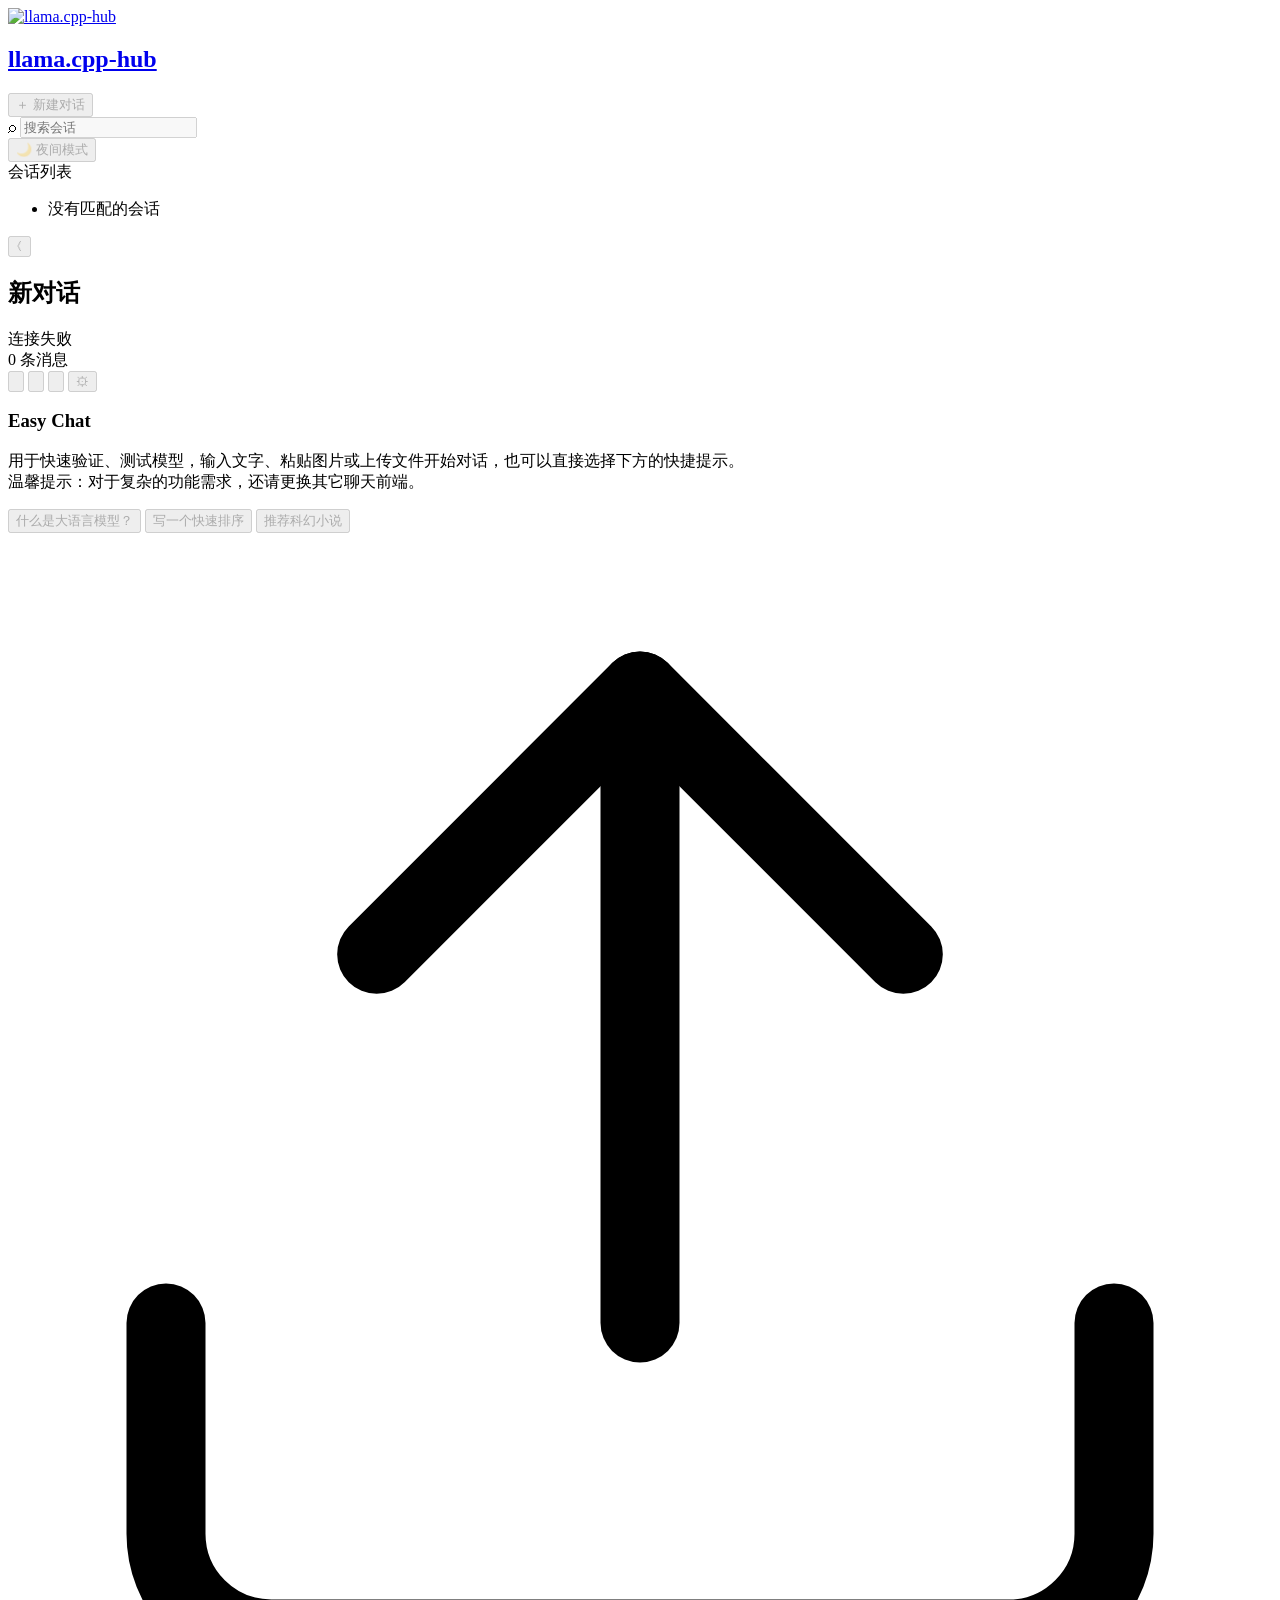
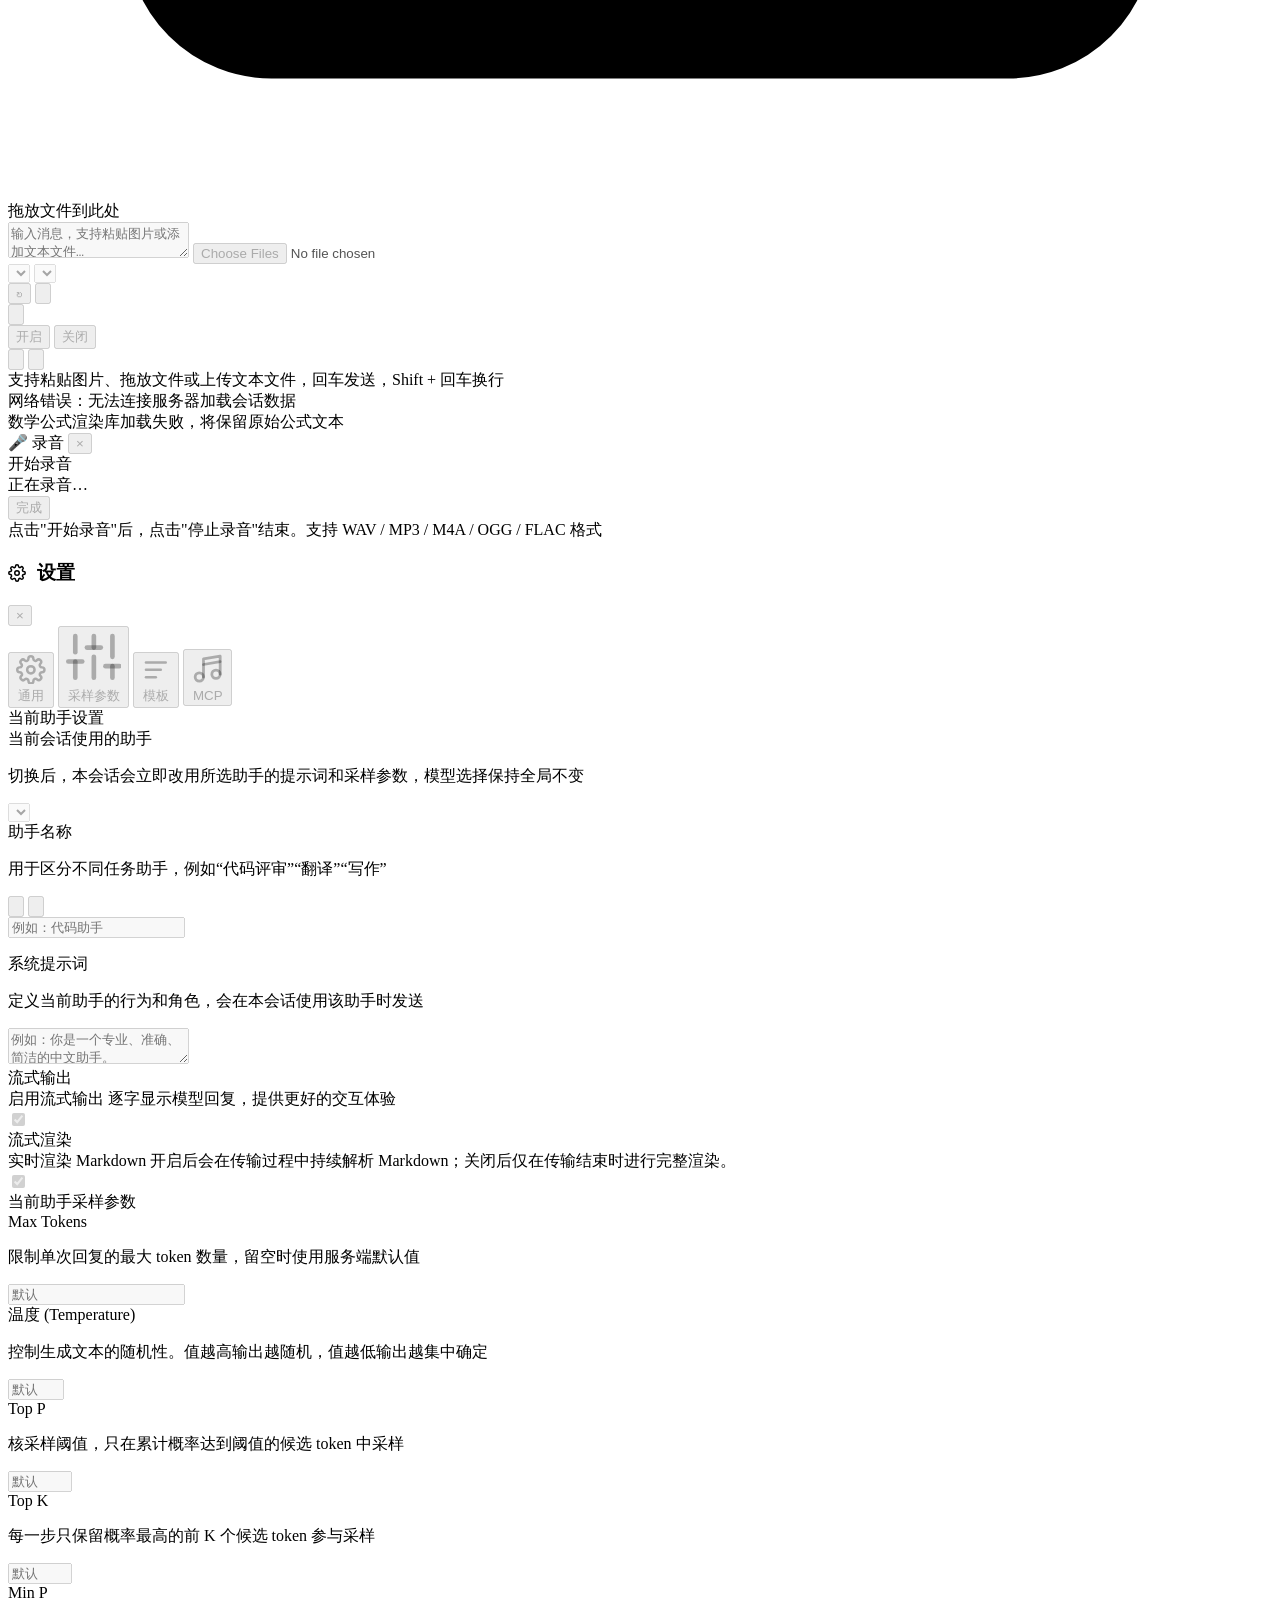
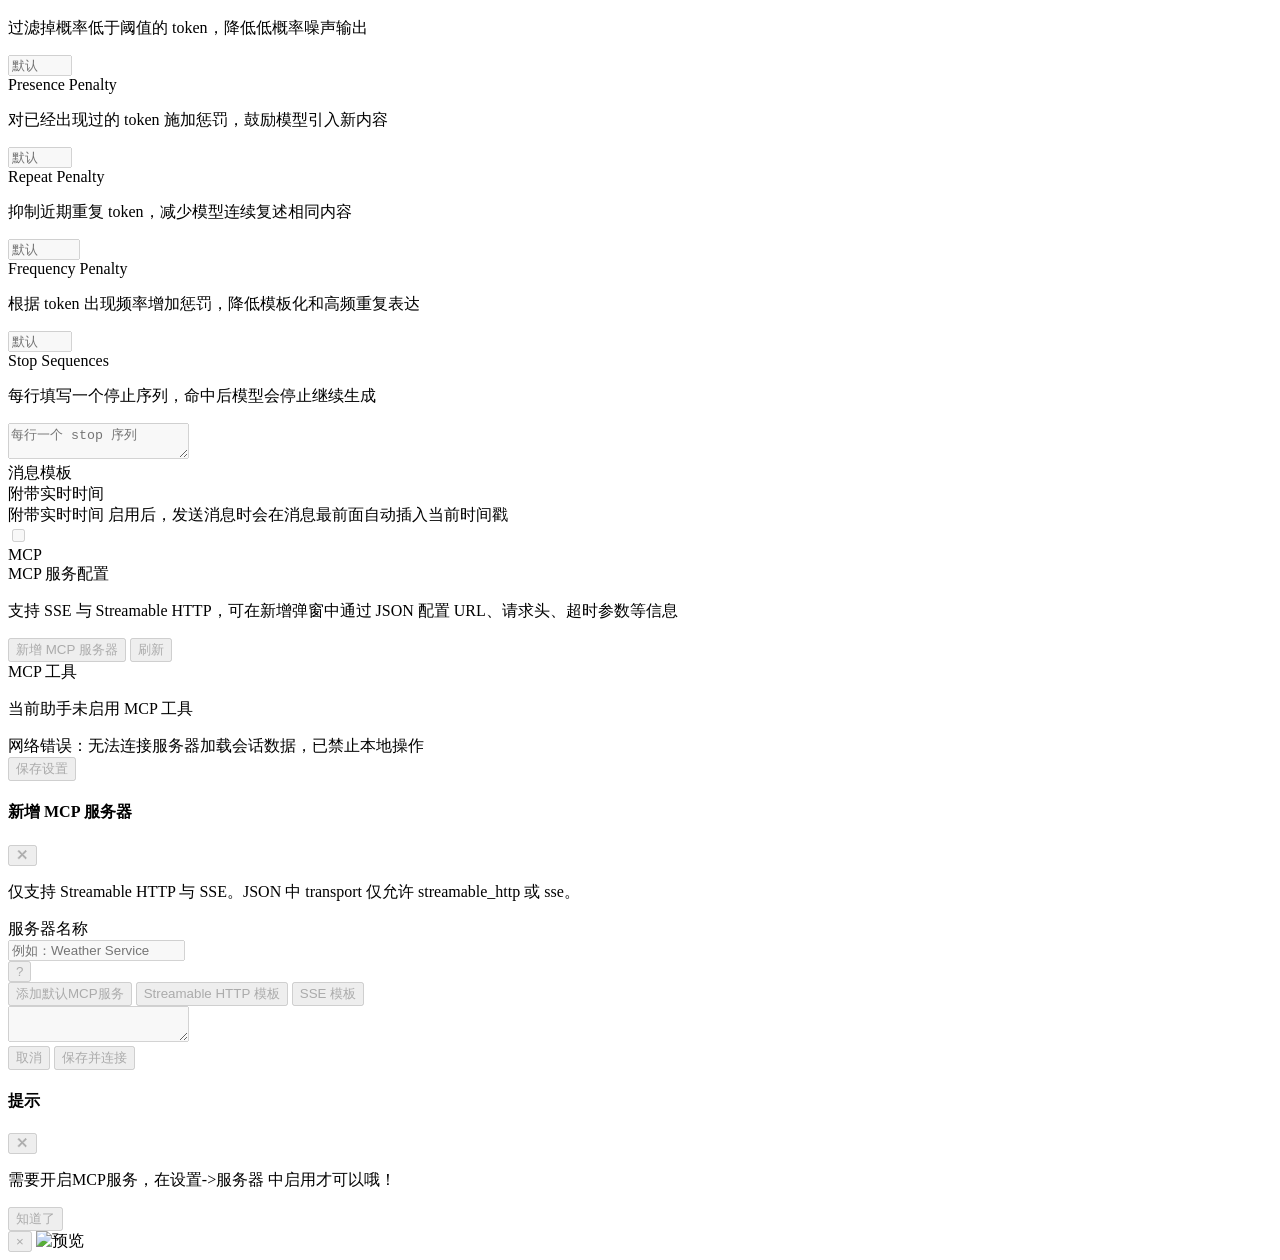
==== commit 71fe649c: "增加：给EasyChat增加一个模板：用户消息固定增加当前系统时间，不知道有什么用，但是先加上去" ====
--- a/src/main/resources/web/chat/index.html
+++ b/src/main/resources/web/chat/index.html
@@ -56,10 +56,10 @@
               <path d="M10 9.5h4"/>
             </svg>
           </button>
-          <button id="exportBtn" class="ghost-button toolbar-icon-button" type="button" aria-label="导出对话" title="导出对话">
+          <button id="exportBtn" class="ghost-button toolbar-icon-button" type="button" aria-label="导出对话" title="导出对话" data-i18n-attr="aria-label,title" data-i18n="page.chat.main.topbar.export">
             <svg viewBox="0 0 24 24" fill="none" stroke="currentColor" stroke-width="2" stroke-linecap="round" stroke-linejoin="round" aria-hidden="true"><path d="M21 15v4a2 2 0 0 1-2 2H5a2 2 0 0 1-2-2v-4"/><polyline points="7 10 12 15 17 10"/><line x1="12" y1="15" x2="12" y2="3"/></svg>
           </button>
-          <button id="clearBtn" class="ghost-button toolbar-icon-button" type="button" aria-label="清空对话" title="清空对话">
+          <button id="clearBtn" class="ghost-button toolbar-icon-button" type="button" aria-label="清空对话" title="清空对话" data-i18n-attr="aria-label,title" data-i18n="page.chat.main.topbar.clear">
             <svg viewBox="0 0 24 24" fill="none" stroke="currentColor" stroke-width="2" stroke-linecap="round" stroke-linejoin="round" aria-hidden="true"><polyline points="3 6 5 6 21 6"/><path d="M8 6V4a1 1 0 0 1 1-1h6a1 1 0 0 1 1 1v2"/><path d="M19 6l-1 14a1 1 0 0 1-1 1H7a1 1 0 0 1-1-1L5 6"/><line x1="10" y1="11" x2="10" y2="17"/><line x1="14" y1="11" x2="14" y2="17"/></svg>
           </button>
           <button id="settingsBtn" class="icon-button" type="button" aria-label="设置">⚙</button>
@@ -100,8 +100,8 @@
               <select id="modelSelect" class="model-select" aria-label="选择模型" data-i18n-attr="aria-label" data-i18n="page.chat.main.composer.model_select"></select>
             </div>
             <div class="composer-right">
-              <button id="refreshModelsBtn" class="icon-button" type="button" aria-label="刷新模型" title="刷新模型" data-i18n-attr="aria-label" data-i18n="page.chat.main.composer.refresh">↻</button>
-              <button id="imageUploadBtn" class="image-upload-btn" type="button" aria-label="Upload files" title="Upload files" data-i18n-attr="aria-label" data-i18n="page.chat.main.composer.upload_files">
+              <button id="refreshModelsBtn" class="icon-button" type="button" aria-label="刷新模型" title="刷新模型" data-i18n-attr="aria-label,title" data-i18n="page.chat.main.composer.refresh">↻</button>
+              <button id="imageUploadBtn" class="image-upload-btn" type="button" aria-label="Upload files" title="Upload files" data-i18n-attr="aria-label,title" data-i18n="page.chat.main.composer.upload_files">
                 <svg viewBox="0 0 24 24" fill="none" stroke="currentColor" stroke-width="1.8" stroke-linecap="round" stroke-linejoin="round" aria-hidden="true">
                   <path d="M14 2H7a2 2 0 0 0-2 2v16a2 2 0 0 0 2 2h10a2 2 0 0 0 2-2V7z"></path>
                   <path d="M14 2v5h5"></path>
@@ -110,7 +110,7 @@
                 </svg>
               </button>
               <div id="thinkingMenuWrap" class="menu-wrap">
-                <button id="thinkingToggleBtn" class="icon-button thinking-toggle" type="button" aria-label="思维链" aria-haspopup="menu" aria-expanded="false" title="思维链" data-i18n-attr="aria-label" data-i18n="page.chat.main.composer.thinking">
+                <button id="thinkingToggleBtn" class="icon-button thinking-toggle" type="button" aria-label="思维链" aria-haspopup="menu" aria-expanded="false" title="思维链" data-i18n-attr="aria-label,title" data-i18n="page.chat.main.composer.thinking">
                   <svg class="thinking-toggle-icon" viewBox="0 0 24 24" fill="none" stroke="currentColor" stroke-width="1.8" stroke-linecap="round" stroke-linejoin="round" aria-hidden="true">
                     <path d="M9 18h6"/>
                     <path d="M10 22h4"/>
@@ -125,10 +125,10 @@
                   <button class="thinking-menu-item" type="button" data-thinking-value="false" role="menuitemradio" data-i18n="page.chat.main.composer.thinking_off">关闭</button>
                 </div>
               </div>
-              <button id="micRecorderBtn" class="icon-button toolbar-icon-button" type="button" aria-label="录音" title="录音" data-i18n-attr="aria-label" data-i18n="page.chat.main.composer.record">
+              <button id="micRecorderBtn" class="icon-button toolbar-icon-button" type="button" aria-label="录音" title="录音" data-i18n-attr="aria-label,title" data-i18n="page.chat.main.composer.record">
                 <svg viewBox="0 0 24 24" fill="none" stroke="currentColor" stroke-width="2" stroke-linecap="round" stroke-linejoin="round" aria-hidden="true"><path d="M12 2a3 3 0 0 0-3 3v7a3 3 0 0 0 6 0V5a3 3 0 0 0-3-3z"/><path d="M19 10v2a7 7 0 0 1-14 0v-2"/><line x1="12" y1="19" x2="12" y2="22"/></svg>
               </button>
-              <button id="sendBtn" class="icon-button send-toggle-button" type="button" aria-label="发送" title="发送" data-i18n-attr="aria-label" data-i18n="page.chat.main.composer.send">
+              <button id="sendBtn" class="icon-button send-toggle-button" type="button" aria-label="发送" title="发送" data-i18n-attr="aria-label,title" data-i18n="page.chat.main.composer.send">
                 <svg viewBox="0 0 24 24" fill="none" stroke="currentColor" stroke-width="2" stroke-linecap="round" stroke-linejoin="round" aria-hidden="true"><line x1="22" y1="2" x2="11" y2="13"/><polygon points="22 2 15 22 11 13 2 9 22 2"/></svg>
               </button>
             </div>
@@ -182,6 +182,10 @@
             <svg viewBox="0 0 24 24" fill="none" stroke="currentColor" stroke-width="2" stroke-linecap="round" stroke-linejoin="round"><line x1="4" y1="21" x2="4" y2="14"/><line x1="4" y1="10" x2="4" y2="3"/><line x1="12" y1="21" x2="12" y2="12"/><line x1="12" y1="8" x2="12" y2="3"/><line x1="20" y1="21" x2="20" y2="16"/><line x1="20" y1="12" x2="20" y2="3"/><line x1="1" y1="14" x2="7" y2="14"/><line x1="9" y1="8" x2="15" y2="8"/><line x1="17" y1="16" x2="23" y2="16"/></svg>
             采样参数
           </button>
+          <button class="settings-tab" data-settings-tab="templates" role="tab" type="button" data-i18n="page.chat.main.settings.tab.templates">
+            <svg viewBox="0 0 24 24" fill="none" stroke="currentColor" stroke-width="2" stroke-linecap="round" stroke-linejoin="round"><path d="M4 6h16"/><path d="M4 12h12"/><path d="M4 18h8"/></svg>
+            模板
+          </button>
           <button class="settings-tab" data-settings-tab="mcp" role="tab" type="button" data-i18n="page.chat.main.settings.tab.mcp">
             <svg viewBox="0 0 24 24" fill="none" stroke="currentColor" stroke-width="2" stroke-linecap="round" stroke-linejoin="round"><path d="M9 18V5l12-2v13"/><path d="M9 9l12-2"/><circle cx="6" cy="18" r="3"/><circle cx="18" cy="16" r="3"/></svg>
             MCP
@@ -206,13 +210,13 @@
                 <p class="settings-field-desc" data-i18n="page.chat.main.settings.general.name_desc">用于区分不同任务助手，例如“代码评审”“翻译”“写作”</p>
                 <div class="assistant-name-row">
                   <div class="settings-inline-actions assistant-inline-actions">
-                    <button id="newAssistantBtn" class="icon-button assistant-action-button" type="button" aria-label="新建助手" title="新建助手" data-i18n-attr="aria-label" data-i18n="page.chat.main.settings.general.new_assistant">
+                    <button id="newAssistantBtn" class="icon-button assistant-action-button" type="button" aria-label="新建助手" title="新建助手" data-i18n-attr="aria-label,title" data-i18n="page.chat.main.settings.general.new_assistant">
                       <svg viewBox="0 0 24 24" fill="none" stroke="currentColor" stroke-width="2" stroke-linecap="round" stroke-linejoin="round" aria-hidden="true">
                         <path d="M12 5v14"/>
                         <path d="M5 12h14"/>
                       </svg>
                     </button>
-                    <button id="deleteAssistantBtn" class="icon-button assistant-action-button" type="button" aria-label="删除当前助手" title="删除当前助手" data-i18n-attr="aria-label" data-i18n="page.chat.main.settings.general.delete_assistant">
+                    <button id="deleteAssistantBtn" class="icon-button assistant-action-button" type="button" aria-label="删除当前助手" title="删除当前助手" data-i18n-attr="aria-label,title" data-i18n="page.chat.main.settings.general.delete_assistant">
                       <svg viewBox="0 0 24 24" fill="none" stroke="currentColor" stroke-width="2" stroke-linecap="round" stroke-linejoin="round" aria-hidden="true">
                         <path d="M3 6h18"/>
                         <path d="M8 6V4h8v2"/>
@@ -244,6 +248,21 @@
                   </div>
                   <span class="toggle-switch">
                     <input id="streamToggle" type="checkbox" checked>
+                    <span class="toggle-slider"></span>
+                  </span>
+                </label>
+              </div>
+              <div class="settings-field">
+                <div class="settings-field-header">
+                  <label data-i18n="page.chat.main.settings.general.stream_render_label">流式渲染</label>
+                </div>
+                <label class="settings-toggle">
+                  <div class="settings-toggle-text">
+                    <span data-i18n="page.chat.main.settings.general.stream_render_toggle">实时渲染 Markdown</span>
+                    <span class="settings-field-desc" data-i18n="page.chat.main.settings.general.stream_render_desc">开启后会在传输过程中持续解析 Markdown；关闭后仅在传输结束时进行完整渲染。</span>
+                  </div>
+                  <span class="toggle-switch">
+                    <input id="streamRenderToggle" type="checkbox" checked>
                     <span class="toggle-slider"></span>
                   </span>
                 </label>
@@ -320,6 +339,27 @@
             </div>
           </div>
 
+          <div class="settings-section" data-settings-section="templates">
+            <div class="settings-group">
+              <div class="settings-group-title" data-i18n="page.chat.main.settings.templates.section_title">消息模板</div>
+              <div class="settings-field">
+                <div class="settings-field-header">
+                  <label data-i18n="page.chat.main.settings.templates.timestamp_label">附带实时时间</label>
+                </div>
+                <label class="settings-toggle">
+                  <div class="settings-toggle-text">
+                    <span data-i18n="page.chat.main.settings.templates.timestamp_toggle">附带实时时间</span>
+                    <span class="settings-field-desc" data-i18n="page.chat.main.settings.templates.timestamp_desc">启用后，发送消息时会在消息最前面自动插入当前时间戳</span>
+                  </div>
+                  <span class="toggle-switch">
+                    <input id="timestampToggle" type="checkbox">
+                    <span class="toggle-slider"></span>
+                  </span>
+                </label>
+              </div>
+            </div>
+          </div>
+
           <div class="settings-section" data-settings-section="mcp">
             <div class="settings-group">
               <div class="settings-group-title" data-i18n="page.chat.main.settings.mcp.title">MCP</div>
@@ -369,14 +409,32 @@
           <input id="mcpServerNameInput" class="drawer-input" type="text" placeholder="例如：Weather Service" data-i18n-attr="placeholder" data-i18n="page.chat.main.mcp_dialog.name_placeholder">
         </div>
         <div class="mcp-template-actions">
-          <button id="mcpUseStreamableTemplateBtn" class="ghost-button" type="button" data-i18n="page.chat.main.mcp_dialog.streamable_template">Streamable HTTP 模板</button>
-          <button id="mcpUseSseTemplateBtn" class="ghost-button" type="button" data-i18n="page.chat.main.mcp_dialog.sse_template">SSE 模板</button>
+          <button id="mcpDefaultHelpBtn" class="icon-button mcp-help-circle-btn" type="button" aria-label="帮助" title="帮助" data-i18n-attr="aria-label,title" data-i18n="page.chat.main.mcp_dialog.help_button">?</button>
+          <div class="mcp-template-actions-right">
+            <button id="mcpAddDefaultMcpBtn" class="ghost-button primary" type="button" data-i18n="page.chat.main.mcp_dialog.add_default">添加默认MCP服务</button>
+            <button id="mcpUseStreamableTemplateBtn" class="ghost-button" type="button" data-i18n="page.chat.main.mcp_dialog.streamable_template">Streamable HTTP 模板</button>
+            <button id="mcpUseSseTemplateBtn" class="ghost-button" type="button" data-i18n="page.chat.main.mcp_dialog.sse_template">SSE 模板</button>
+          </div>
         </div>
         <textarea id="mcpJsonInput" class="drawer-textarea mcp-json-input" spellcheck="false" aria-label="MCP JSON 配置" data-i18n-attr="aria-label" data-i18n="page.chat.main.mcp_dialog.json_aria"></textarea>
       </div>
       <div class="mcp-dialog-footer">
         <button id="mcpDialogCancelBtn" class="ghost-button" type="button" data-i18n="page.chat.main.mcp_dialog.cancel">取消</button>
         <button id="mcpDialogSaveBtn" class="primary-button" type="button" data-i18n="page.chat.main.mcp_dialog.save_connect">保存并连接</button>
+      </div>
+    </div>
+  </div>
+  <div id="mcpHelpDialog" class="mcp-dialog-backdrop" aria-hidden="true">
+    <div class="mcp-dialog mcp-help-dialog" role="dialog" aria-modal="true" aria-labelledby="mcpHelpDialogTitle">
+      <div class="mcp-dialog-head">
+        <h4 id="mcpHelpDialogTitle" data-i18n="page.chat.main.mcp_dialog.help_title">提示</h4>
+        <button id="mcpHelpCloseBtn" class="icon-button mcp-dialog-close" type="button" aria-label="关闭">✕</button>
+      </div>
+      <div class="mcp-dialog-body">
+        <p data-i18n="page.chat.main.mcp_dialog.help_content">需要开启MCP服务，在设置->服务器 中启用才可以哦！</p>
+      </div>
+      <div class="mcp-dialog-footer">
+        <button id="mcpHelpOkBtn" class="primary-button" type="button" data-i18n="page.chat.main.mcp_dialog.help_ok">知道了</button>
       </div>
     </div>
   </div>
@@ -427,7 +485,9 @@
       frequencyPenalty: '',
       stopSequences: '',
       stream: true,
+      streamRender: true,
       enableThinking: false,
+      enableTimestamp: false,
       systemPrompt: '',
       mcpServerUrls: [],
       search: '',
@@ -453,7 +513,9 @@
     let modelNodeIdMap = {};
 
     function isAudioSupported() {
-      const modelName = typeof state.model === 'string' ? state.model : '';
+      const rawModel = typeof state.model === 'string' ? state.model : '';
+      const sep = rawModel.lastIndexOf('::');
+      const modelName = sep >= 0 ? rawModel.substring(0, sep) : rawModel;
       if (!modelName) {
         return false;
       }
@@ -519,6 +581,7 @@
       frequencyPenaltyInput: document.getElementById('frequencyPenaltyInput'),
       stopSequencesInput: document.getElementById('stopSequencesInput'),
       streamToggle: document.getElementById('streamToggle'),
+      streamRenderToggle: document.getElementById('streamRenderToggle'),
       systemPromptInput: document.getElementById('systemPromptInput'),
       conversationAssistantSelect: document.getElementById('conversationAssistantSelect'),
       settingsConversationAssistantSelect: document.getElementById('settingsConversationAssistantSelect'),
@@ -533,13 +596,19 @@
       mcpDialogCloseBtn: document.getElementById('mcpDialogCloseBtn'),
       mcpDialogCancelBtn: document.getElementById('mcpDialogCancelBtn'),
        mcpDialogSaveBtn: document.getElementById('mcpDialogSaveBtn'),
-       mcpServerNameInput: document.getElementById('mcpServerNameInput'),
-       mcpJsonInput: document.getElementById('mcpJsonInput'),
-      mcpUseStreamableTemplateBtn: document.getElementById('mcpUseStreamableTemplateBtn'),
+      mcpServerNameInput: document.getElementById('mcpServerNameInput'),
+        mcpJsonInput: document.getElementById('mcpJsonInput'),
+       mcpAddDefaultMcpBtn: document.getElementById('mcpAddDefaultMcpBtn'),
+       mcpDefaultHelpBtn: document.getElementById('mcpDefaultHelpBtn'),
+       mcpHelpDialog: document.getElementById('mcpHelpDialog'),
+       mcpHelpCloseBtn: document.getElementById('mcpHelpCloseBtn'),
+       mcpHelpOkBtn: document.getElementById('mcpHelpOkBtn'),
+       mcpUseStreamableTemplateBtn: document.getElementById('mcpUseStreamableTemplateBtn'),
       mcpUseSseTemplateBtn: document.getElementById('mcpUseSseTemplateBtn'),
       mcpRefreshBtn: document.getElementById('mcpRefreshBtn'),
       mcpSummary: document.getElementById('mcpSummary'),
-      mcpServerList: document.getElementById('mcpServerList')
+      mcpServerList: document.getElementById('mcpServerList'),
+      timestampToggle: document.getElementById('timestampToggle')
     };
 
     let mcpModule = null;
@@ -938,19 +1007,44 @@
       return text;
     }
 
+    function normalizeMarkdownForStreaming(text) {
+      const source = String(text ?? '');
+      const lines = source.split(/\r?\n/);
+      let openFence = '';
+      for (const line of lines) {
+        const match = line.match(/^ {0,3}(`{3,}|~{3,})/);
+        if (!match) {
+          continue;
+        }
+        const marker = match[1];
+        if (!openFence) {
+          openFence = marker;
+          continue;
+        }
+        if (marker.charAt(0) === openFence.charAt(0) && marker.length >= openFence.length) {
+          openFence = '';
+        }
+      }
+      if (!openFence) {
+        return source;
+      }
+      return source + '\n' + openFence;
+    }
+
     function renderMarkdown(text) {
       const source = String(text ?? '');
       if (!window.marked || typeof window.marked.parse !== 'function') {
         return escapeHtml(source).replace(/\n/g, '<br>');
       }
-      const protectedMath = protectMathSegments(source);
+      const protectedMath = protectMathSegments(normalizeMarkdownForStreaming(source));
       let rendered = '';
       try {
         rendered = window.marked.parse(/*fixEmphasisSpacing*/(protectedMath.text), {
           gfm: true,
           breaks: true,
           mangle: false,
-          headerIds: false
+          headerIds: false,
+          sanitize: true
         });
       } catch (error) {
         return escapeHtml(source).replace(/\n/g, '<br>');
@@ -1024,33 +1118,64 @@
        }
      }
 
-    // ── Streaming Text Render（增量追加 TextNode，避免每 token innerHTML 全量替换）──
-    const streamingTextCache = new WeakMap();
+    // Streaming content is re-rendered as full markdown per animation frame so
+    // fenced code blocks and HTML snippets stay inside the correct DOM context.
+    const streamingRenderCache = new WeakMap();
+
+    function getStreamingState(target) {
+      return streamingRenderCache.get(target) || null;
+    }
+
+    function clearStreamingCache(target) {
+      if (!target) return;
+      const state = getStreamingState(target);
+      if (state && state.frameId) {
+        cancelAnimationFrame(state.frameId);
+      }
+      streamingRenderCache.delete(target);
+      target.style.removeProperty('white-space');
+      target.style.removeProperty('word-break');
+    }
+
+    function flushStreamingMarkdown(target) {
+      const state = getStreamingState(target);
+      if (!target || !state) return;
+      state.frameId = 0;
+      if (state.renderedText === state.pendingText) {
+        return;
+      }
+      target.innerHTML = renderMarkdown(state.pendingText);
+      state.renderedText = state.pendingText;
+    }
+
+    function renderStreamingMarkdown(target, fullText) {
+      if (!target) return;
+      const full = String(fullText ?? '');
+      let state = getStreamingState(target);
+
+      if (!state) {
+        state = { pendingText: '', renderedText: '', frameId: 0 };
+        streamingRenderCache.set(target, state);
+      }
+
+      if (state.pendingText === full) return;
+      state.pendingText = full;
+      if (state.frameId) return;
+      state.frameId = requestAnimationFrame(() => flushStreamingMarkdown(target));
+    }
+
+    function shouldRenderStreamingMarkdown() {
+      return !!state.streamRender;
+    }
+
+    function finalizeStreaming(target, fullText, role) {
+      if (!target) return;
+      clearStreamingCache(target);
+      renderRichText(target, String(fullText || ''), { isStreaming: false, role: role || 'assistant' });
+    }
 
     function appendStreamingText(target, fullText) {
-      if (!target) return;
-      const existingTextNode = streamingTextCache.get(target);
-      if (!existingTextNode) {
-        target.innerHTML = '';
-        target.style.whiteSpace = 'pre-wrap';
-        target.style.wordBreak = 'break-word';
-        const textNode = document.createTextNode(fullText);
-        target.appendChild(textNode);
-        streamingTextCache.set(target, textNode);
-        return;
-      }
-      const currentLen = existingTextNode.textContent.length;
-      if (fullText.length > currentLen) {
-        existingTextNode.appendData(fullText.slice(currentLen));
-      }
-    }
-
-    function clearStreamingCache(target) {
-      if (target) {
-        streamingTextCache.delete(target);
-        target.style.removeProperty('white-space');
-        target.style.removeProperty('word-break');
-      }
+      renderStreamingMarkdown(target, fullText);
     }
 
     function nowTime() {
@@ -1196,7 +1321,9 @@
         frequencyPenalty: typeof assistant?.frequencyPenalty === 'string' ? assistant.frequencyPenalty : typeof fallback?.frequencyPenalty === 'string' ? fallback.frequencyPenalty : '',
         stopSequences: typeof assistant?.stopSequences === 'string' ? assistant.stopSequences : typeof fallback?.stopSequences === 'string' ? fallback.stopSequences : '',
         stream: typeof assistant?.stream === 'boolean' ? assistant.stream : typeof fallback?.stream === 'boolean' ? fallback.stream : true,
+        streamRender: typeof assistant?.streamRender === 'boolean' ? assistant.streamRender : typeof fallback?.streamRender === 'boolean' ? fallback.streamRender : true,
         enableThinking: typeof assistant?.enableThinking === 'boolean' ? assistant.enableThinking : typeof fallback?.enableThinking === 'boolean' ? fallback.enableThinking : false,
+        enableTimestamp: typeof assistant?.enableTimestamp === 'boolean' ? assistant.enableTimestamp : typeof fallback?.enableTimestamp === 'boolean' ? fallback.enableTimestamp : false,
         systemPrompt: typeof assistant?.systemPrompt === 'string' ? assistant.systemPrompt : typeof fallback?.systemPrompt === 'string' ? fallback.systemPrompt : '',
         mcpServerUrls: normalizeMcpAssistantUrls(assistant, fallback),
         mcpToolStates: normalizeMcpToolStates(assistant, fallback)
@@ -1217,7 +1344,9 @@
         frequencyPenalty: typeof saved?.frequencyPenalty === 'string' ? saved.frequencyPenalty : '',
         stopSequences: typeof saved?.stopSequences === 'string' ? saved.stopSequences : '',
         stream: typeof saved?.stream === 'boolean' ? saved.stream : true,
+        streamRender: typeof saved?.streamRender === 'boolean' ? saved.streamRender : true,
         enableThinking: typeof saved?.enableThinking === 'boolean' ? saved.enableThinking : false,
+        enableTimestamp: typeof saved?.enableTimestamp === 'boolean' ? saved.enableTimestamp : false,
         systemPrompt: typeof saved?.systemPrompt === 'string' ? saved.systemPrompt : ''
       });
     }
@@ -1906,7 +2035,9 @@
       state.frequencyPenalty = assistant?.frequencyPenalty || '';
       state.stopSequences = assistant?.stopSequences || '';
       state.stream = typeof assistant?.stream === 'boolean' ? assistant.stream : true;
+      state.streamRender = typeof assistant?.streamRender === 'boolean' ? assistant.streamRender : true;
       state.enableThinking = !!assistant?.enableThinking;
+      state.enableTimestamp = !!assistant?.enableTimestamp;
       state.systemPrompt = assistant?.systemPrompt || '';
       state.mcpServerUrls = normalizeMcpAssistantUrls(assistant);
       syncModelSelectControl();
@@ -1931,7 +2062,9 @@
       assistant.frequencyPenalty = state.frequencyPenalty;
       assistant.stopSequences = state.stopSequences;
       assistant.stream = !!state.stream;
+      assistant.streamRender = !!state.streamRender;
       assistant.enableThinking = !!state.enableThinking;
+      assistant.enableTimestamp = !!state.enableTimestamp;
       assistant.systemPrompt = state.systemPrompt;
       assistant.mcpServerUrls = normalizeMcpAssistantUrls({ mcpServerUrls: state.mcpServerUrls });
     }
@@ -2474,6 +2607,8 @@
       els.frequencyPenaltyInput.value = state.frequencyPenalty;
       els.stopSequencesInput.value = state.stopSequences;
       els.streamToggle.checked = !!state.stream;
+      els.streamRenderToggle.checked = !!state.streamRender;
+      if (els.timestampToggle) els.timestampToggle.checked = !!state.enableTimestamp;
       els.systemPromptInput.value = state.systemPrompt;
       resizeSystemPromptInput();
       els.searchInput.value = state.search;
@@ -2518,6 +2653,8 @@
       state.frequencyPenalty = els.frequencyPenaltyInput.value.trim();
       state.stopSequences = els.stopSequencesInput.value;
       state.stream = els.streamToggle.checked;
+      state.streamRender = els.streamRenderToggle.checked;
+      state.enableTimestamp = els.timestampToggle ? els.timestampToggle.checked : false;
       state.systemPrompt = els.systemPromptInput.value;
       syncCurrentAssistantFromRuntimeState();
       renderThinkingMenu();
@@ -3109,7 +3246,12 @@
         const reasoningBody = document.createElement('div');
         reasoningBody.className = 'reasoning-body' + (message.reasoningCollapsed ? ' hidden' : '');
         if (message.isStreaming) {
-          appendStreamingText(reasoningBody, message.reasoning || '');
+          if (shouldRenderStreamingMarkdown()) {
+            appendStreamingText(reasoningBody, message.reasoning || '');
+          } else {
+            clearStreamingCache(reasoningBody);
+            renderRichText(reasoningBody, message.reasoning || '', { isStreaming: true, role: message.role });
+          }
         } else {
           renderRichText(reasoningBody, message.reasoning, { isStreaming: false });
         }
@@ -3274,7 +3416,12 @@
           const content = document.createElement('div');
           content.className = 'message-content';
           if (message.isStreaming) {
-            appendStreamingText(content, message.content || '');
+            if (shouldRenderStreamingMarkdown()) {
+              appendStreamingText(content, message.content || '');
+            } else {
+              clearStreamingCache(content);
+              renderRichText(content, message.content || '', { isStreaming: true, role: message.role });
+            }
           } else {
             renderRichText(content, message.content || '', { isStreaming: false, role: message.role });
           }
@@ -3502,10 +3649,14 @@
         reasoningBody.classList.toggle('hidden', !!message.reasoningCollapsed);
         if (!message.reasoningCollapsed) {
           if (message.isStreaming) {
-            appendStreamingText(reasoningBody, message.reasoning || '');
+            if (shouldRenderStreamingMarkdown()) {
+              renderStreamingMarkdown(reasoningBody, message.reasoning || '');
+            } else {
+              clearStreamingCache(reasoningBody);
+              renderRichText(reasoningBody, message.reasoning || '', { isStreaming: true, role: message.role });
+            }
           } else {
-            clearStreamingCache(reasoningBody);
-            renderRichText(reasoningBody, message.reasoning, { isStreaming: false, role: message.role });
+            finalizeStreaming(reasoningBody, message.reasoning || '', message.role);
           }
         }
       } else if (reasoningBox) {
@@ -3520,10 +3671,14 @@
           bubble.appendChild(contentDiv);
         }
         if (message.isStreaming) {
-          appendStreamingText(contentDiv, message.content || '');
+          if (shouldRenderStreamingMarkdown()) {
+            renderStreamingMarkdown(contentDiv, message.content || '');
+          } else {
+            clearStreamingCache(contentDiv);
+            renderRichText(contentDiv, message.content || '', { isStreaming: true, role: message.role });
+          }
         } else {
-          clearStreamingCache(contentDiv);
-          renderRichText(contentDiv, message.content || '', { isStreaming: false, role: message.role });
+          finalizeStreaming(contentDiv, message.content || '', message.role);
         }
       } else if (contentDiv) {
         contentDiv.remove();
@@ -4568,13 +4723,16 @@
           });
         }
       }
+      const compositeKey = state.model || '';
+      const sep = compositeKey.lastIndexOf('::');
+      const bareModelId = sep >= 0 ? compositeKey.substring(0, sep) : compositeKey;
+      const nd = sep >= 0 ? compositeKey.substring(sep + 2) : '';
       const payload = {
-        model: state.model || '',
+        model: bareModelId,
         messages,
         stream: !!assistant?.stream,
         enable_thinking: !!assistant?.enableThinking
       };
-      const nd = state.model ? modelNodeIdMap[state.model] : '';
       if (nd) {
         payload.nodeId = nd;
       }
@@ -4779,22 +4937,38 @@
             if (!id) {
               continue;
             }
-            const option = document.createElement('option');
-            option.value = id;
             const nodeId = typeof item?.nodeId === 'string' && item.nodeId !== 'local' ? item.nodeId : '';
             const nodeName = nodeId && typeof item?.nodeName === 'string' && item.nodeName ? item.nodeName : nodeId;
+            const compositeKey = nodeId ? id + '::' + nodeId : id;
+            const option = document.createElement('option');
+            option.value = compositeKey;
             option.textContent = nodeId ? '[' + nodeName + '] ' + id : id;
             els.modelSelect.appendChild(option);
             if (nodeId) {
-              modelNodeIdMap[id] = nodeId;
+              modelNodeIdMap[compositeKey] = nodeId;
             }
             const caps = item?.my_capabilities;
             if (caps && typeof caps === 'object') {
               modelCapabilitiesMap[id] = caps;
             }
           }
-          if (state.model && models.some(item => item?.id === state.model)) {
-            els.modelSelect.value = state.model;
+          if (state.model) {
+            const exactMatch = Array.from(els.modelSelect.options).some(opt => opt.value === state.model);
+            if (exactMatch) {
+              els.modelSelect.value = state.model;
+            } else {
+              const sep2 = state.model.lastIndexOf('::');
+              const bareStored = sep2 >= 0 ? state.model.substring(0, sep2) : state.model;
+              const fallback = Array.from(els.modelSelect.options).find(
+                opt => opt.value === bareStored || opt.value.startsWith(bareStored + '::')
+              );
+              if (fallback) {
+                els.modelSelect.value = fallback.value;
+                state.model = fallback.value;
+              } else {
+                state.model = els.modelSelect.value || '';
+              }
+            }
           } else {
             state.model = els.modelSelect.value || '';
           }
@@ -4828,7 +5002,7 @@
         return;
       }
       syncRuntimeStateFromCurrentAssistant();
-      const prompt = els.promptInput.value.trim();
+      let prompt = els.promptInput.value.trim();
       const images = normalizeImages(state.draftImages);
       const files = normalizeTextFiles(state.draftTextFiles);
       const audios = normalizeAudioFiles(state.draftAudioFiles);
@@ -4839,6 +5013,14 @@
       if (!state.model) {
         updateStatus('error', window.I18N.t('page.chat.main.status.no_model_selected', '请先选择模型'), window.I18N.t('page.chat.main.status.no_model_selected_short', '未选择模型'));
         return;
+      }
+
+      if (state.enableTimestamp && prompt) {
+        const now = new Date();
+        const dateStr = now.getFullYear() + '-' + String(now.getMonth() + 1).padStart(2, '0') + '-' + String(now.getDate()).padStart(2, '0');
+        const timeStr = String(now.getHours()).padStart(2, '0') + ':' + String(now.getMinutes()).padStart(2, '0');
+        const prefix = window.I18N.t('page.chat.main.templates.timestamp_prefix', '[Current system time: {date} {time}]');
+        prompt = prefix.replace('{date}', dateStr).replace('{time}', timeStr) + '\n\n' + prompt;
       }
 
       pushMessage('user', prompt, { images, files, audios }, { persist: false });
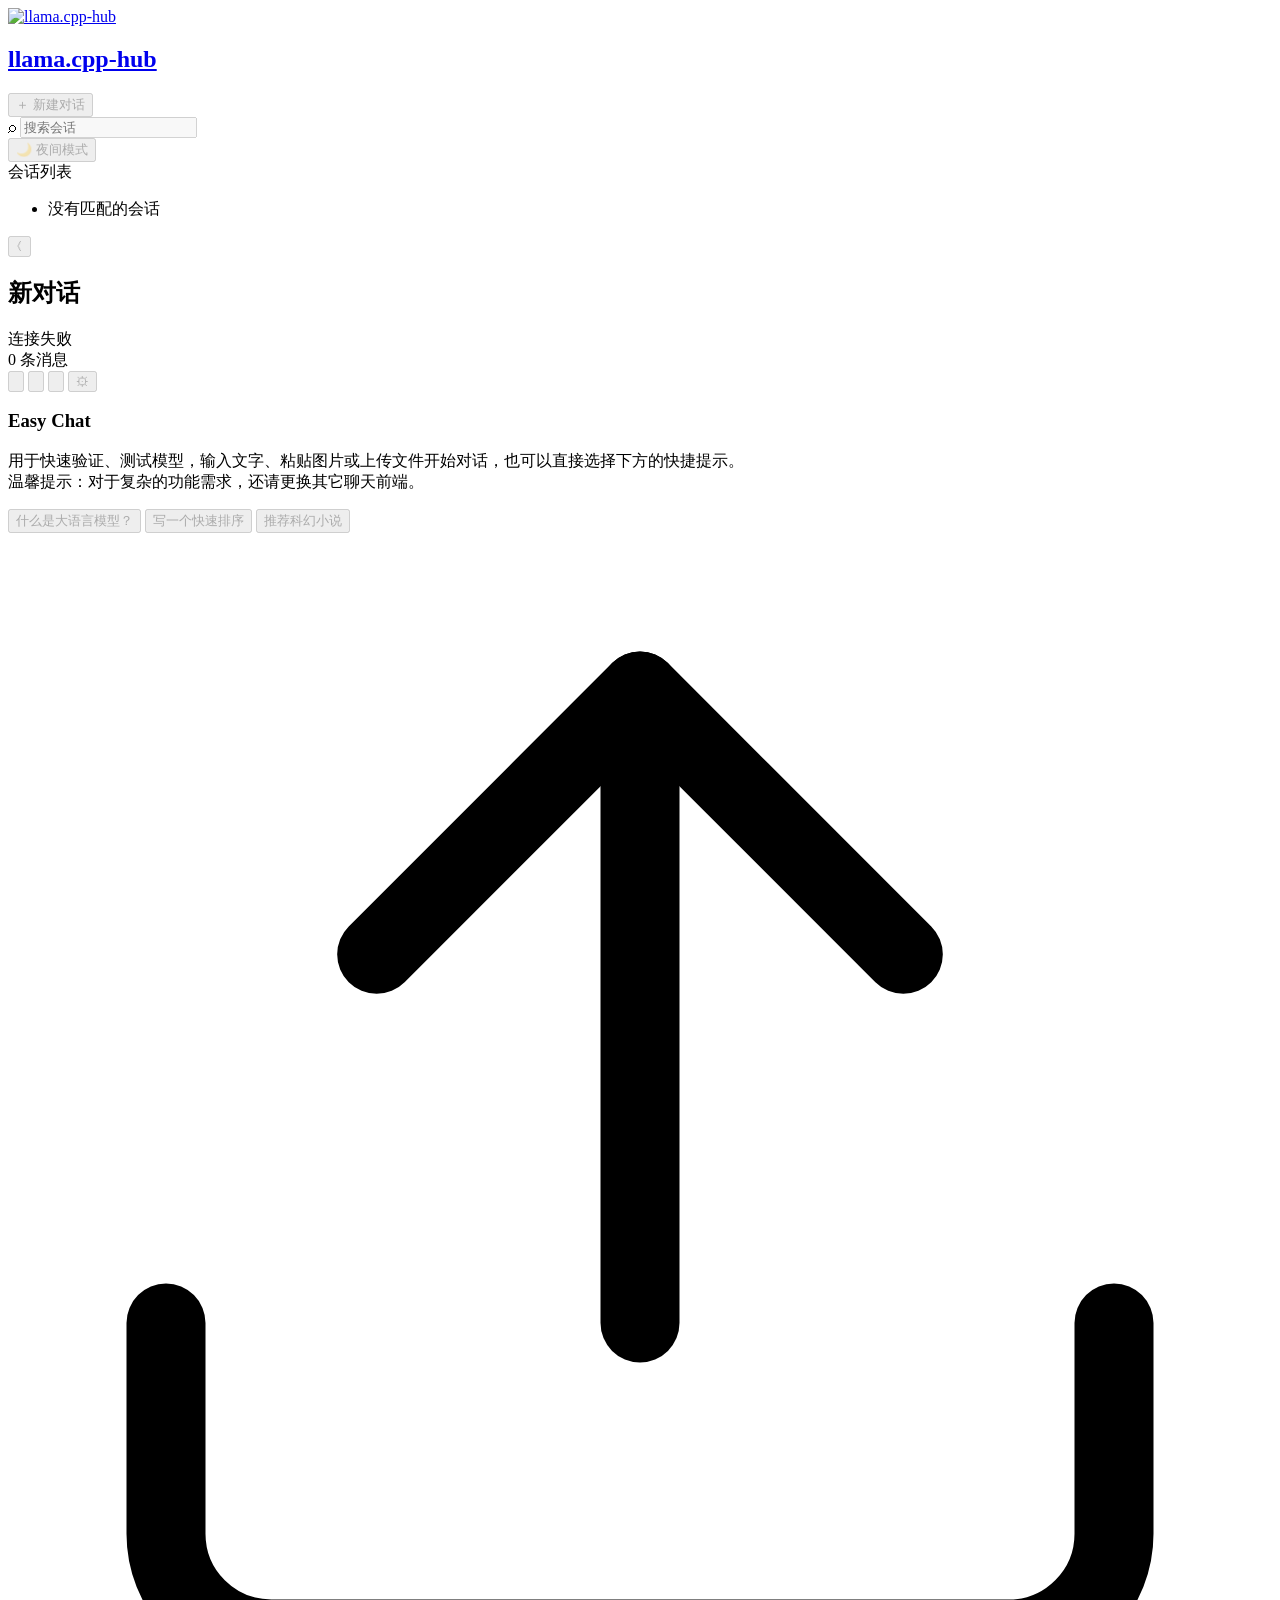
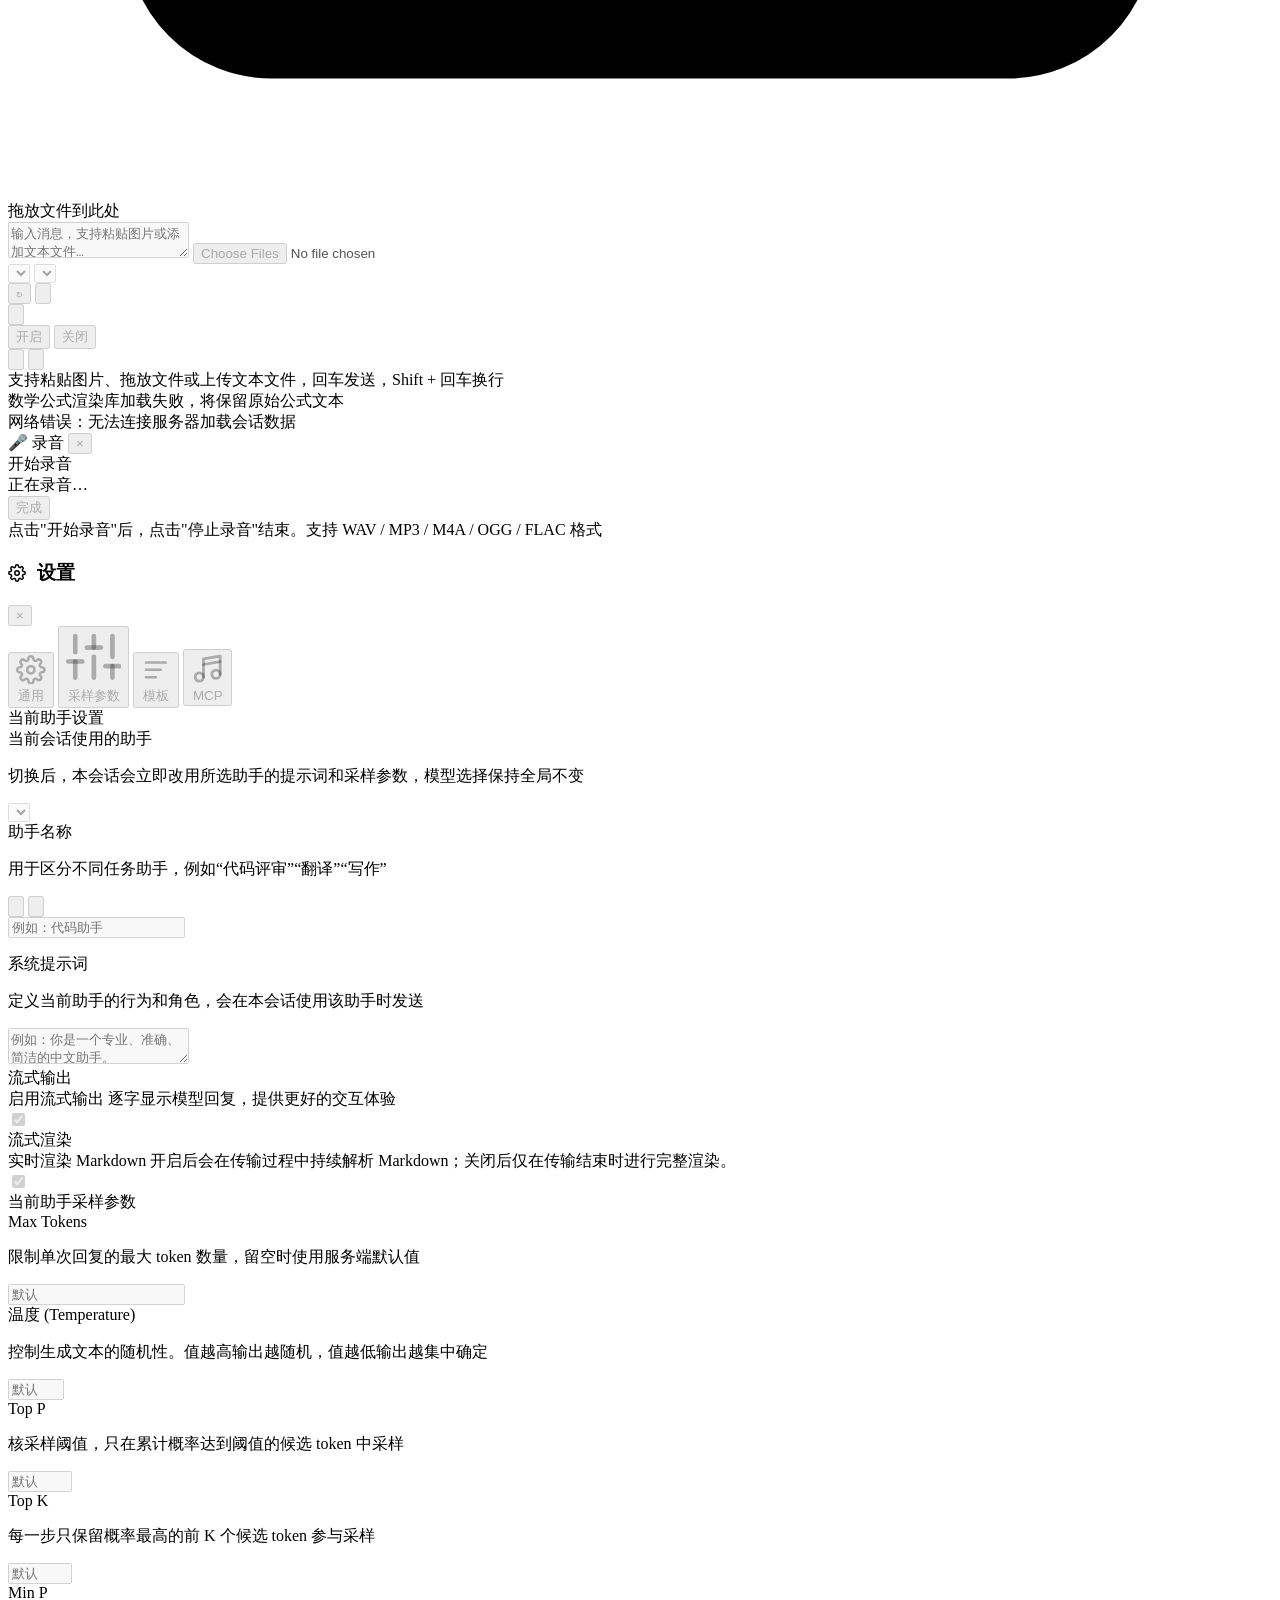
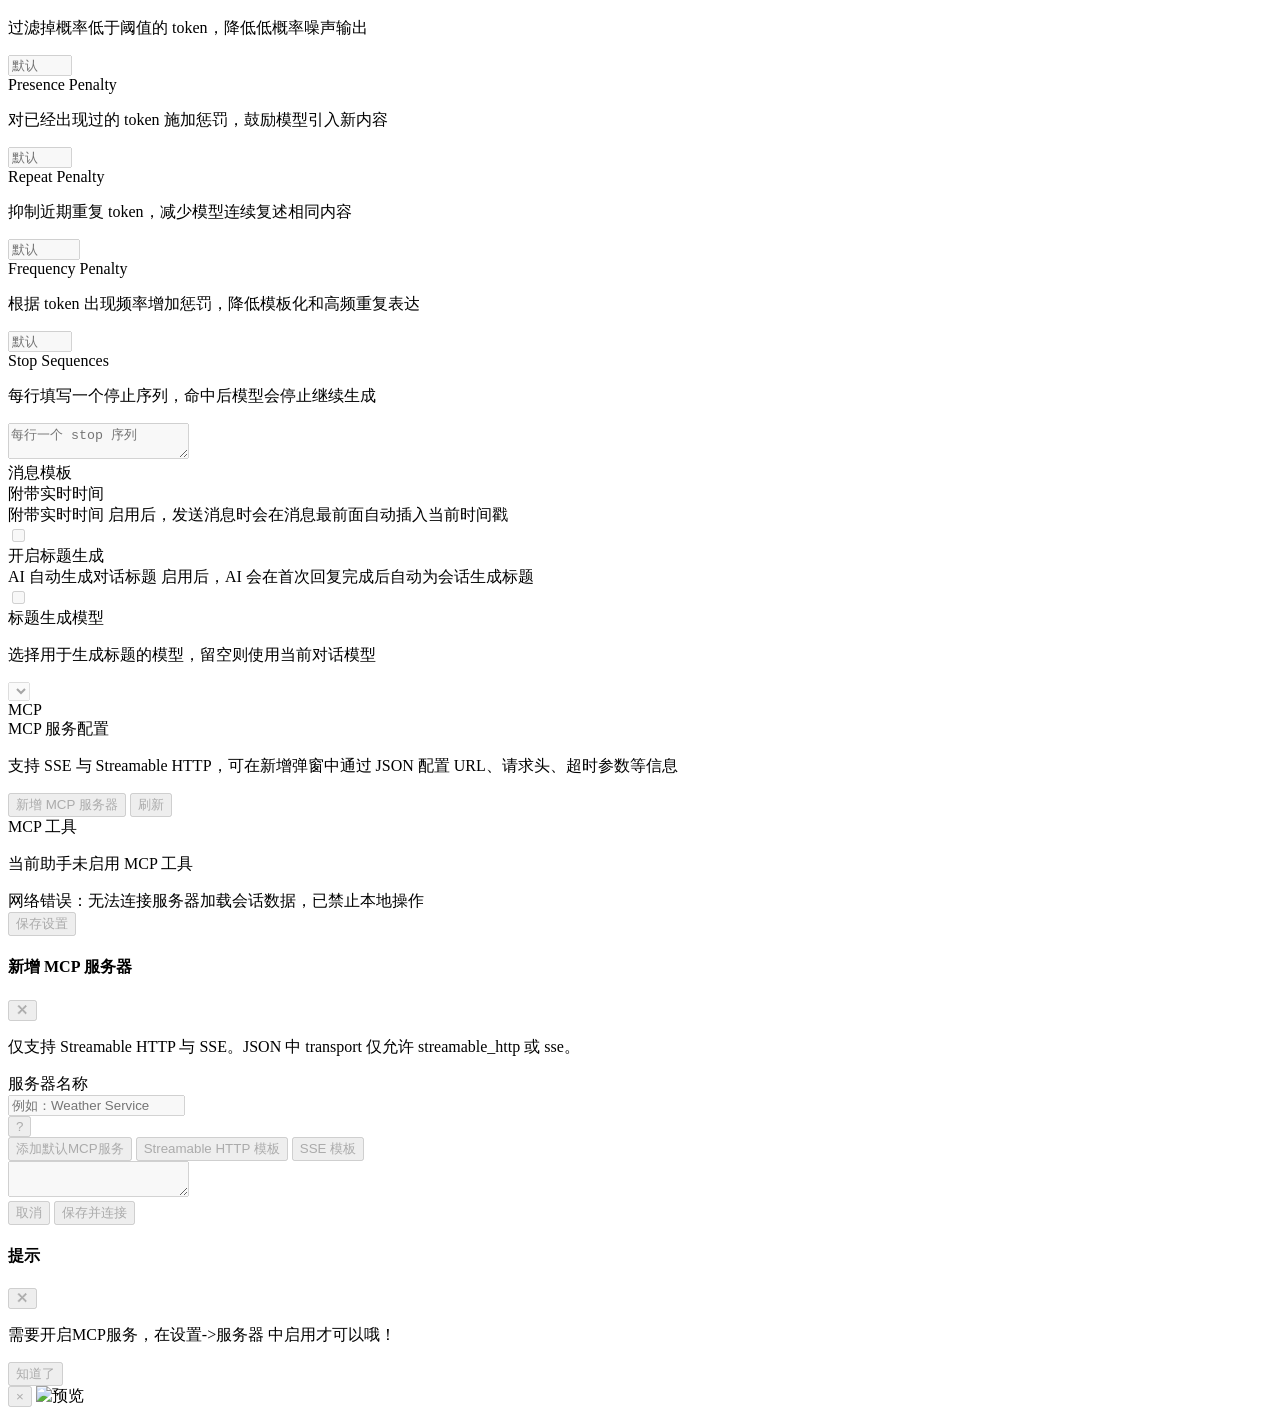
==== commit 95a1b716: "修改：EasyChat的话题生成提示词，不知道怎么设计比较好用，留着吧" ====
--- a/src/main/resources/web/chat/index.html
+++ b/src/main/resources/web/chat/index.html
@@ -357,6 +357,28 @@
                   </span>
                 </label>
               </div>
+              <div class="settings-field">
+                <div class="settings-field-header">
+                  <label data-i18n="page.chat.main.settings.templates.title_gen_label">开启标题生成</label>
+                </div>
+                <label class="settings-toggle">
+                  <div class="settings-toggle-text">
+                    <span data-i18n="page.chat.main.settings.templates.title_gen_toggle">AI 自动生成对话标题</span>
+                    <span class="settings-field-desc" data-i18n="page.chat.main.settings.templates.title_gen_desc">启用后，AI 会在首次回复完成后自动为会话生成标题</span>
+                  </div>
+                  <span class="toggle-switch">
+                    <input id="titleGenToggle" type="checkbox">
+                    <span class="toggle-slider"></span>
+                  </span>
+                </label>
+              </div>
+              <div class="settings-field">
+                <div class="settings-field-header">
+                  <label for="titleGenModelSelect" data-i18n="page.chat.main.settings.templates.title_gen_model_label">标题生成模型</label>
+                </div>
+                <p class="settings-field-desc" data-i18n="page.chat.main.settings.templates.title_gen_model_desc">选择用于生成标题的模型，留空则使用当前对话模型</p>
+                <select id="titleGenModelSelect" class="drawer-input"></select>
+              </div>
             </div>
           </div>
 
@@ -488,6 +510,8 @@
       streamRender: true,
       enableThinking: false,
       enableTimestamp: false,
+      enableTitleGen: false,
+      titleGenModel: '',
       systemPrompt: '',
       mcpServerUrls: [],
       search: '',
@@ -608,7 +632,9 @@
       mcpRefreshBtn: document.getElementById('mcpRefreshBtn'),
       mcpSummary: document.getElementById('mcpSummary'),
       mcpServerList: document.getElementById('mcpServerList'),
-      timestampToggle: document.getElementById('timestampToggle')
+      timestampToggle: document.getElementById('timestampToggle'),
+      titleGenToggle: document.getElementById('titleGenToggle'),
+      titleGenModelSelect: document.getElementById('titleGenModelSelect')
     };
 
     let mcpModule = null;
@@ -2609,6 +2635,28 @@
       els.streamToggle.checked = !!state.stream;
       els.streamRenderToggle.checked = !!state.streamRender;
       if (els.timestampToggle) els.timestampToggle.checked = !!state.enableTimestamp;
+      if (els.titleGenToggle) els.titleGenToggle.checked = !!state.enableTitleGen;
+      if (els.titleGenModelSelect) {
+        const currentVal = state.titleGenModel || '';
+        els.titleGenModelSelect.innerHTML = '';
+        const defaultOpt = document.createElement('option');
+        defaultOpt.value = '';
+        defaultOpt.textContent = window.I18N.t('page.chat.main.settings.templates.title_gen_model_default', '使用当前对话模型');
+        els.titleGenModelSelect.appendChild(defaultOpt);
+        for (const opt of els.modelSelect.options) {
+          const clone = document.createElement('option');
+          clone.value = opt.value;
+          clone.textContent = opt.textContent;
+          els.titleGenModelSelect.appendChild(clone);
+        }
+        if (currentVal && !Array.from(els.titleGenModelSelect.options).some(o => o.value === currentVal)) {
+          const opt = document.createElement('option');
+          opt.value = currentVal;
+          opt.textContent = currentVal;
+          els.titleGenModelSelect.insertBefore(opt, els.titleGenModelSelect.firstChild.nextSibling);
+        }
+        els.titleGenModelSelect.value = currentVal;
+      }
       els.systemPromptInput.value = state.systemPrompt;
       resizeSystemPromptInput();
       els.searchInput.value = state.search;
@@ -2655,6 +2703,8 @@
       state.stream = els.streamToggle.checked;
       state.streamRender = els.streamRenderToggle.checked;
       state.enableTimestamp = els.timestampToggle ? els.timestampToggle.checked : false;
+      state.enableTitleGen = els.titleGenToggle ? els.titleGenToggle.checked : false;
+      state.titleGenModel = els.titleGenModelSelect ? els.titleGenModelSelect.value : '';
       state.systemPrompt = els.systemPromptInput.value;
       syncCurrentAssistantFromRuntimeState();
       renderThinkingMenu();
@@ -2770,6 +2820,8 @@
         sidebarCollapsed: state.sidebarCollapsed,
         search: state.search,
         privacyMode: state.privacyMode,
+        enableTitleGen: state.enableTitleGen,
+        titleGenModel: state.titleGenModel,
         assistants: state.assistants,
         conversations: state.conversations.map(conversation => buildConversationSummaryPayload(conversation)),
         currentConversationId: state.currentConversationId
@@ -2925,6 +2977,8 @@
       state.sidebarCollapsed = typeof saved?.sidebarCollapsed === 'boolean' ? saved.sidebarCollapsed : false;
       state.search = typeof saved?.search === 'string' ? saved.search : '';
       state.privacyMode = typeof saved?.privacyMode === 'boolean' ? saved.privacyMode : false;
+      state.enableTitleGen = typeof saved?.enableTitleGen === 'boolean' ? saved.enableTitleGen : false;
+      state.titleGenModel = typeof saved?.titleGenModel === 'string' ? saved.titleGenModel : '';
       state.currentConversationId = typeof saved?.currentConversationId === 'string' ? saved.currentConversationId : '';
       const fallbackAssistantId = getFallbackAssistant()?.id || '';
       state.conversations = Array.isArray(saved?.conversations)
@@ -4465,7 +4519,11 @@
         syncSendButtonState();
         els.statusDot.classList.remove('loading');
         removeTypingIndicator();
-        updateConversationTitle(getCurrentConversation());
+        const doneConversation = getCurrentConversation();
+        updateConversationTitle(doneConversation);
+        if (doneConversation && doneConversation.messages && doneConversation.messages.length === 2) {
+          generateConversationTitle(doneConversation);
+        }
         renderConversationList();
         syncConversationMeta();
         updateMessageActionStates();
@@ -5065,6 +5123,106 @@
       updateStatus('ready', window.I18N.t('page.chat.main.status.new_conversation', '已创建新对话'), window.I18N.t('page.chat.main.status.new_conversation_short', '新对话'));
     }
 
+    async function generateConversationTitle(conversation) {
+      if (!state.enableTitleGen) {
+        return;
+      }
+      if (!conversation || !Array.isArray(conversation.messages)) {
+        return;
+      }
+      const firstUser = conversation.messages.find(m => m.role === 'user' && hasMessageBody(m));
+      if (!firstUser) {
+        return;
+      }
+      const userText = getMessageText(firstUser).trim().slice(0, 200);
+      if (!userText) {
+        return;
+      }
+      const convAssistant = getConversationAssistant(conversation);
+      const systemText = convAssistant?.systemPrompt?.trim() || '';
+      const isChinese = /[\u4e00-\u9fff]/.test(userText);
+      const systemPrompt = isChinese
+        ? '你是一个标题生成器，严格按照以下规则输出：\n'
+          + '1. 只输出标题本身，禁止任何解释、前缀、标点符号\n'
+          + '2. 标题不超过 28 个字符\n'
+          + '3. 禁止使用引号、冒号、破折号、句号\n'
+          + '4. 禁止输出"标题："、"Title："等前缀\n'
+          + '5. 直接输出标题，不要使用"输出："等引导词\n'
+          + '\n'
+          + '示例：\n'
+          + 'User: 帮我写一个Python快速排序算法\n'
+          + 'Assistant: 好的，以下是快速排序的实现\n'
+          + '快速排序算法\n'
+          + '\n'
+          + 'User: 用简单的语言解释一下什么是大语言模型\n'
+          + 'Assistant: 大语言模型是一种人工智能模型\n'
+          + '大语言模型简介'
+        : 'You are a title generator. Follow these rules strictly:\n'
+          + '1. Output ONLY the title, no explanations, prefixes, or punctuation\n'
+          + '2. Title must be 28 characters or fewer\n'
+          + '3. No quotes, colons, dashes, or periods\n'
+          + '4. Never output prefixes like "Title:" or "标题:"\n'
+          + '5. Output the title directly without any lead-in words\n'
+          + '\n'
+          + 'Examples:\n'
+          + 'User: Explain the difference between TCP and UDP\n'
+          + 'Assistant: TCP is connection-oriented while UDP is connectionless\n'
+          + 'TCP vs UDP Difference\n'
+          + '\n'
+          + 'User: Write a Python quicksort algorithm\n'
+          + 'Assistant: Here is a quicksort implementation in Python\n'
+          + 'Python Quicksort Algorithm';
+      const exchange = systemText
+        ? 'System: ' + systemText + '\n\nUser: ' + userText
+        : 'User: ' + userText;
+      const compositeKey = state.titleGenModel || state.model || '';
+      if (!compositeKey) {
+        return;
+      }
+      const sep = compositeKey.lastIndexOf('::');
+      const bareModelId = sep >= 0 ? compositeKey.substring(0, sep) : compositeKey;
+      const nd = sep >= 0 ? compositeKey.substring(sep + 2) : '';
+      const body = {
+        model: bareModelId,
+        messages: [
+          { role: 'system', content: systemPrompt }
+        ],
+        max_tokens: 15,
+        temperature: 0.1,
+        enable_thinking: false,
+        stream: false
+      };
+      if (nd) {
+        body.nodeId = nd;
+      }
+      body.messages.push({ role: 'user', content: exchange });
+      try {
+        const response = await fetch(CHAT_ENDPOINT, {
+          method: 'POST',
+          headers: getHeaders(),
+          body: JSON.stringify(body)
+        });
+        if (!response.ok) {
+          return;
+        }
+        const data = await response.json();
+        const rawTitle = data?.choices?.[0]?.message?.content || '';
+        const title = rawTitle
+          .replace(/^["'「『【】』」""]+|["'」』【】「」""]+$/g, '')
+          .replace(/^(标题[：:]|Title[：:]\s*)/i, '')
+          .replace(/^[：:;；.\s]+|[：:;；.\s]+$/g, '')
+          .trim();
+        const cleaned = title.length > 40 ? title.slice(0, 37) + '...' : title;
+        if (cleaned) {
+          conversation.title = cleaned;
+          renderConversationList();
+          syncConversationMeta();
+          await persistState({ immediate: true });
+        }
+      } catch {
+      }
+    }
+
     async function openConversation(id) {
       if (!ensureStateReadyForOperation()) {
         return;
@@ -6040,6 +6198,7 @@
       syncResponsiveLayout();
       updateStatus('', window.I18N.t('page.chat.main.status.loading_models', '正在加载模型列表…'), window.I18N.t('page.chat.main.status.disconnected', '未连接'));
       await refreshModels();
+      syncSettingsInputs();
     }
 
     void init();
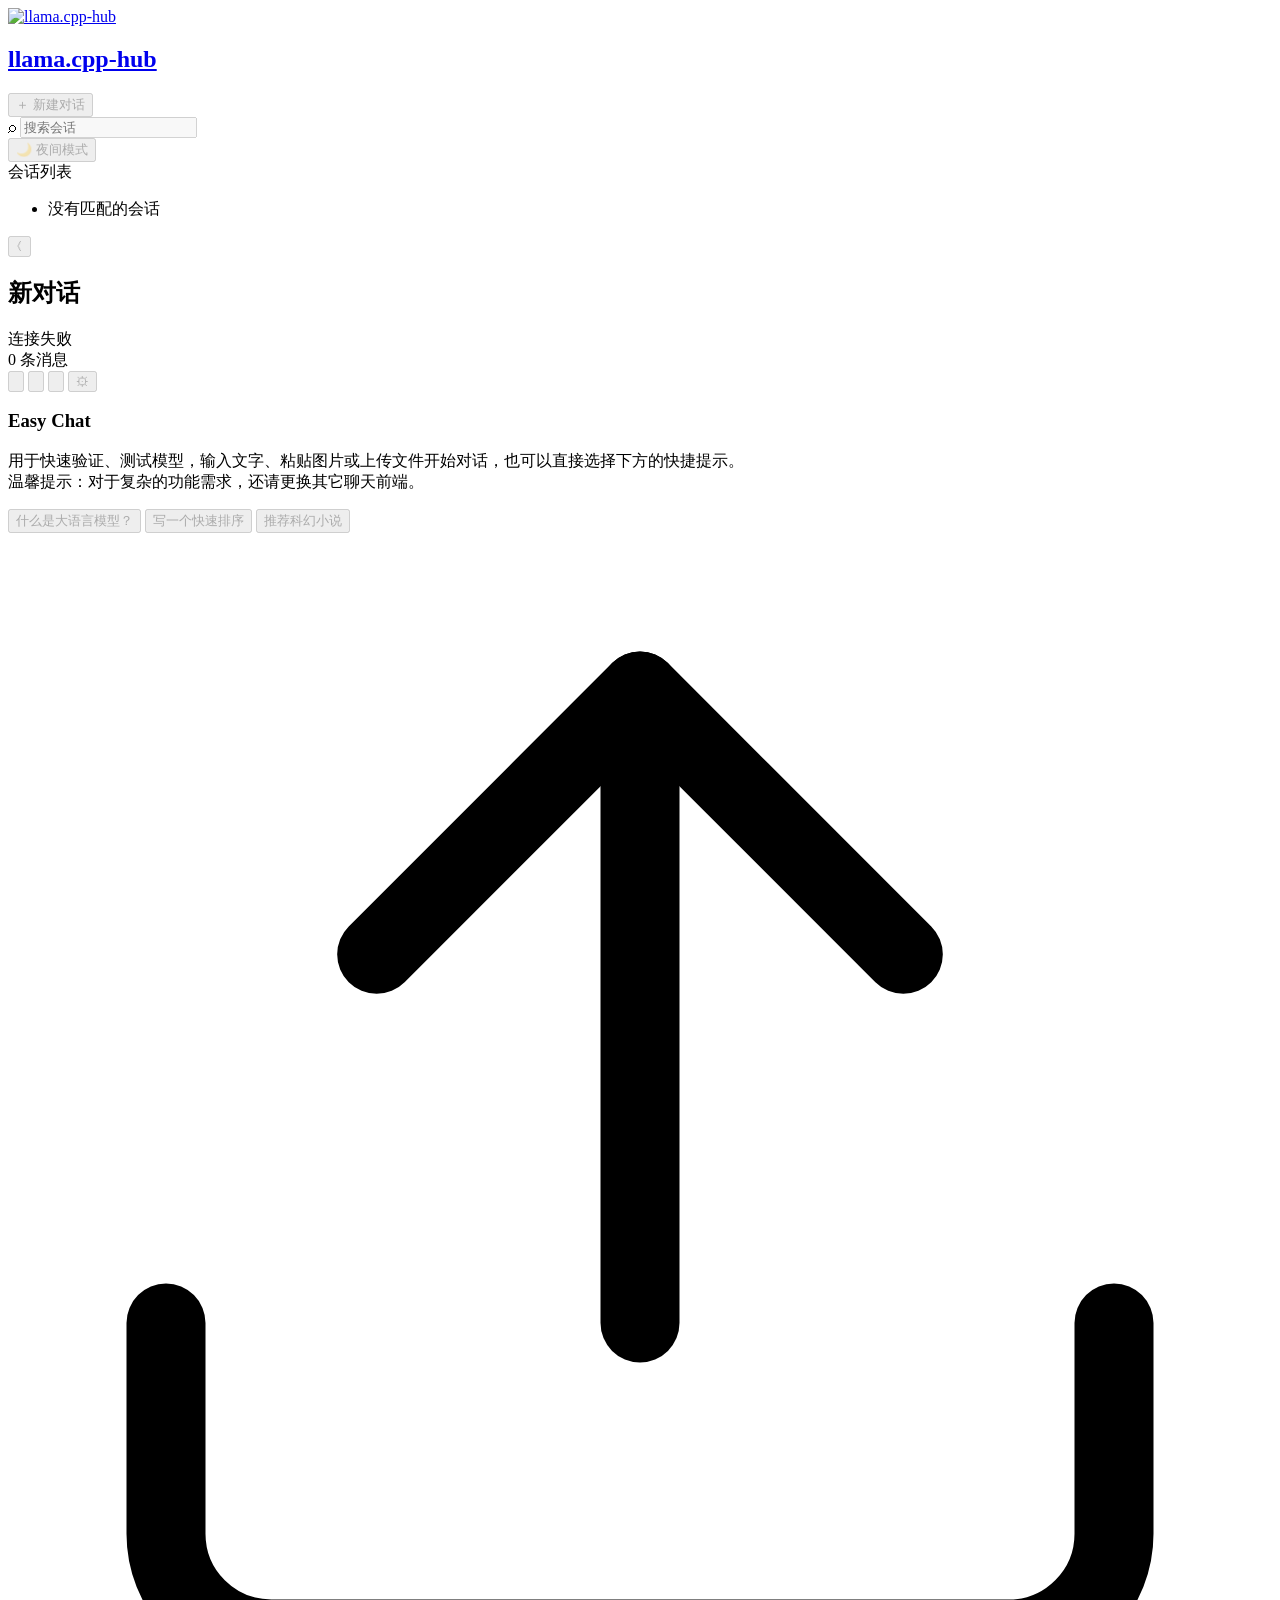
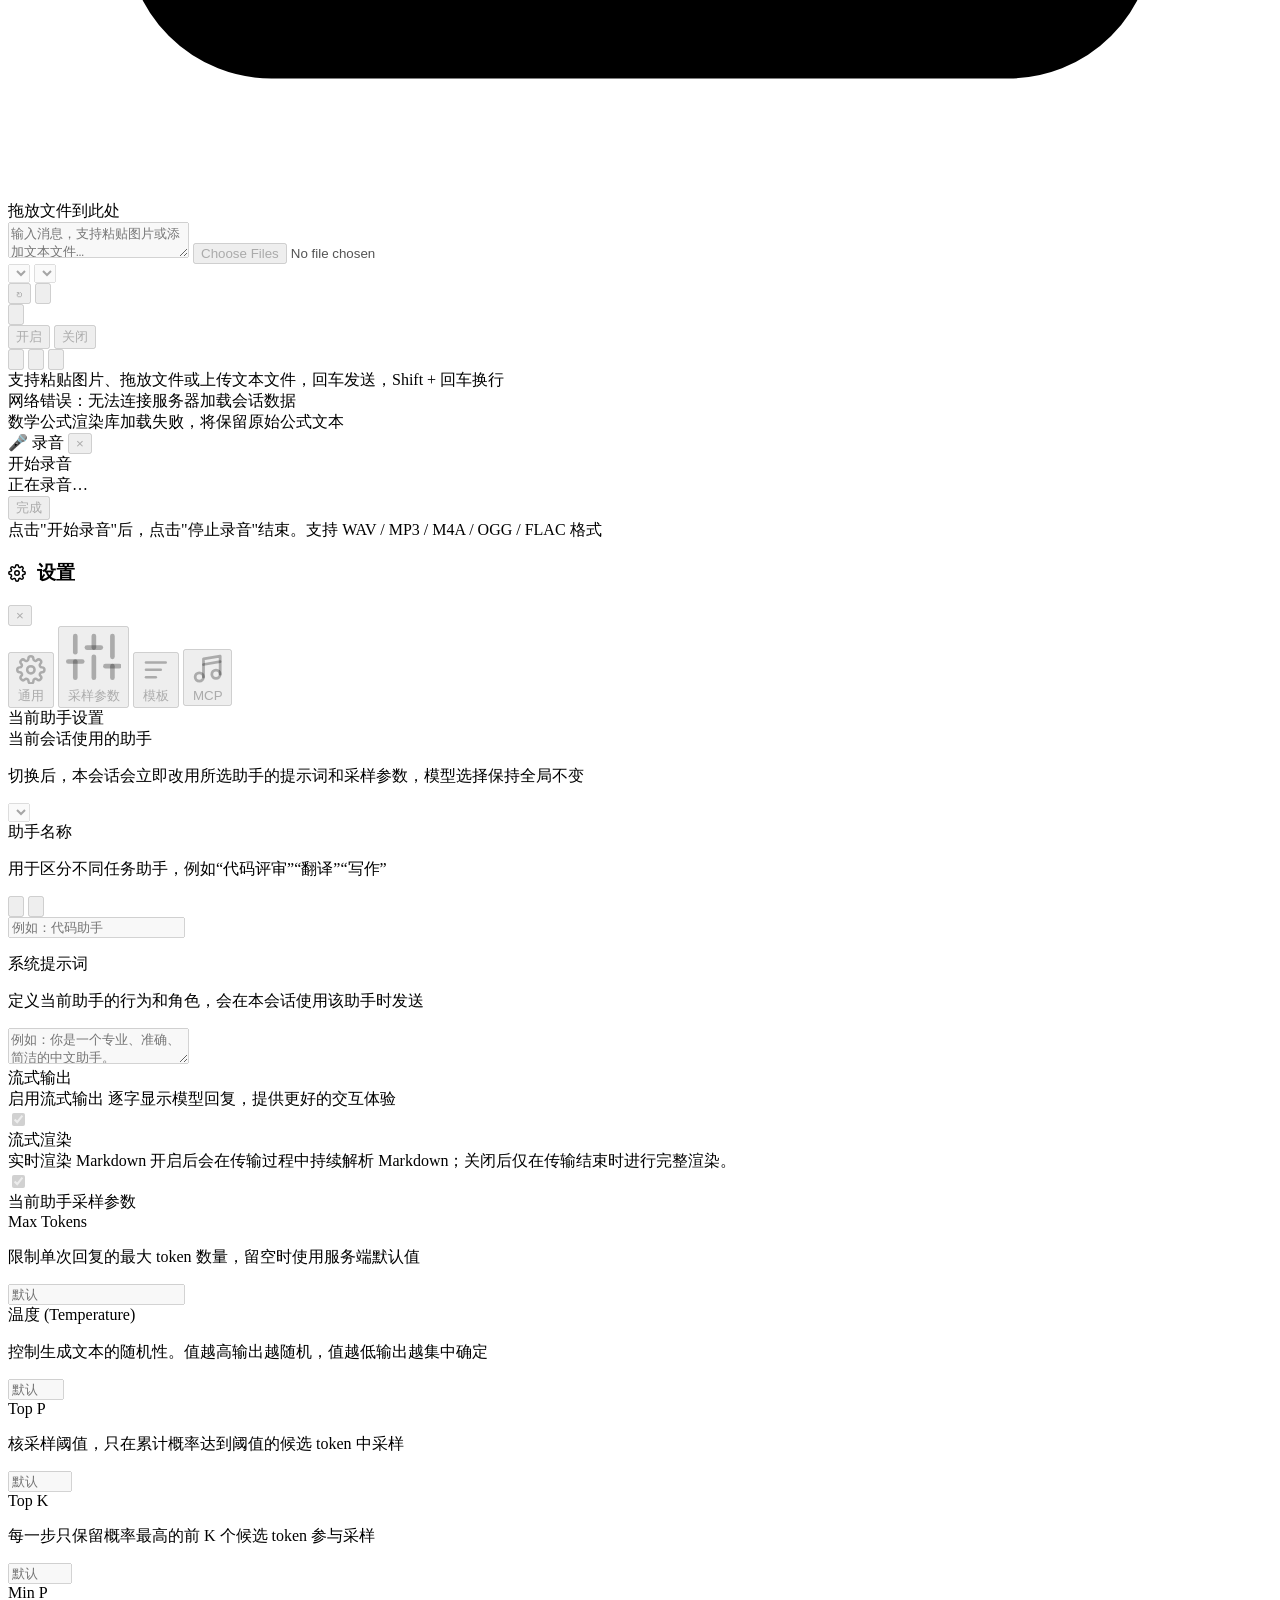
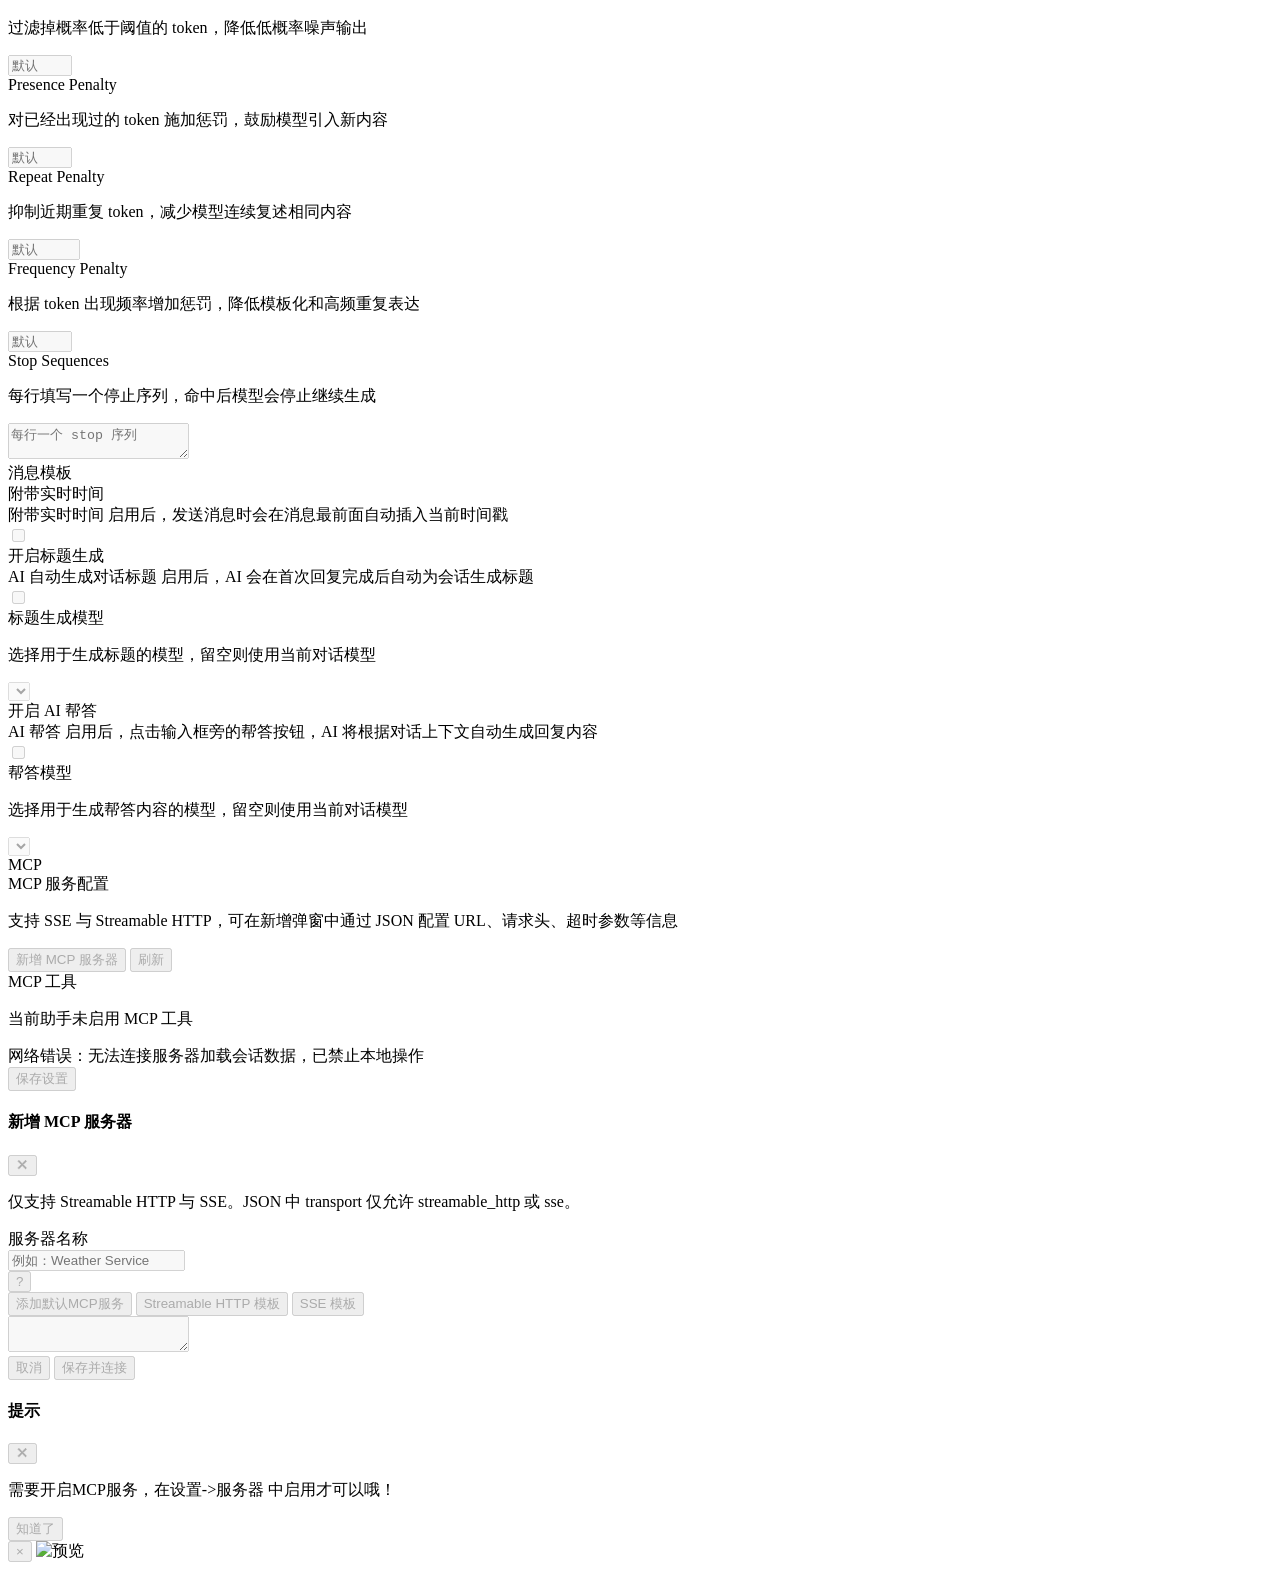
==== commit baacfa05: "修复：EasyChat的话题名字还有小BUG，已修复" ====
--- a/src/main/resources/web/chat/index.html
+++ b/src/main/resources/web/chat/index.html
@@ -126,9 +126,12 @@
                 </div>
               </div>
               <button id="micRecorderBtn" class="icon-button toolbar-icon-button" type="button" aria-label="录音" title="录音" data-i18n-attr="aria-label,title" data-i18n="page.chat.main.composer.record">
-                <svg viewBox="0 0 24 24" fill="none" stroke="currentColor" stroke-width="2" stroke-linecap="round" stroke-linejoin="round" aria-hidden="true"><path d="M12 2a3 3 0 0 0-3 3v7a3 3 0 0 0 6 0V5a3 3 0 0 0-3-3z"/><path d="M19 10v2a7 7 0 0 1-14 0v-2"/><line x1="12" y1="19" x2="12" y2="22"/></svg>
-              </button>
-              <button id="sendBtn" class="icon-button send-toggle-button" type="button" aria-label="发送" title="发送" data-i18n-attr="aria-label,title" data-i18n="page.chat.main.composer.send">
+                 <svg viewBox="0 0 24 24" fill="none" stroke="currentColor" stroke-width="2" stroke-linecap="round" stroke-linejoin="round" aria-hidden="true"><path d="M12 2a3 3 0 0 0-3 3v7a3 3 0 0 0 6 0V5a3 3 0 0 0-3-3z"/><path d="M19 10v2a7 7 0 0 1-14 0v-2"/><line x1="12" y1="19" x2="12" y2="22"/></svg>
+               </button>
+             <button id="autoReplyBtn" class="icon-button toolbar-icon-button" type="button" aria-label="AI 帮答" title="AI 帮答" data-i18n-attr="aria-label,title" data-i18n="page.chat.main.composer.auto_reply">
+                  <svg viewBox="0 0 24 24" fill="none" stroke="currentColor" stroke-width="2" stroke-linecap="round" stroke-linejoin="round" aria-hidden="true"><path d="M12 3l1.5 4.5L18 9l-4.5 1.5L12 15l-1.5-4.5L6 9l4.5-1.5L12 3z"/><path d="M19 13l.75 2.25L22 16l-2.25.75L19 19l-.75-2.25L16 16l2.25-.75L19 13z"/><path d="M5 17l.5 1.5L7 19l-1.5.5L5 21l-.5-1.5L3 19l1.5-.5L5 17z"/></svg>
+                </button>
+               <button id="sendBtn" class="icon-button send-toggle-button" type="button" aria-label="发送" title="发送" data-i18n-attr="aria-label,title" data-i18n="page.chat.main.composer.send">
                 <svg viewBox="0 0 24 24" fill="none" stroke="currentColor" stroke-width="2" stroke-linecap="round" stroke-linejoin="round" aria-hidden="true"><line x1="22" y1="2" x2="11" y2="13"/><polygon points="22 2 15 22 11 13 2 9 22 2"/></svg>
               </button>
             </div>
@@ -379,6 +382,28 @@
                 <p class="settings-field-desc" data-i18n="page.chat.main.settings.templates.title_gen_model_desc">选择用于生成标题的模型，留空则使用当前对话模型</p>
                 <select id="titleGenModelSelect" class="drawer-input"></select>
               </div>
+              <div class="settings-field">
+                <div class="settings-field-header">
+                  <label data-i18n="page.chat.main.settings.templates.auto_reply_label">开启 AI 帮答</label>
+                </div>
+                <label class="settings-toggle">
+                  <div class="settings-toggle-text">
+                    <span data-i18n="page.chat.main.settings.templates.auto_reply_toggle">AI 帮答</span>
+                    <span class="settings-field-desc" data-i18n="page.chat.main.settings.templates.auto_reply_desc">启用后，点击输入框旁的帮答按钮，AI 将根据对话上下文自动生成回复内容</span>
+                  </div>
+                  <span class="toggle-switch">
+                    <input id="autoReplyToggle" type="checkbox">
+                    <span class="toggle-slider"></span>
+                  </span>
+                </label>
+              </div>
+              <div class="settings-field">
+                <div class="settings-field-header">
+                  <label for="autoReplyModelSelect" data-i18n="page.chat.main.settings.templates.auto_reply_model_label">帮答模型</label>
+                </div>
+                <p class="settings-field-desc" data-i18n="page.chat.main.settings.templates.auto_reply_model_desc">选择用于生成帮答内容的模型，留空则使用当前对话模型</p>
+                <select id="autoReplyModelSelect" class="drawer-input"></select>
+              </div>
             </div>
           </div>
 
@@ -510,9 +535,11 @@
       streamRender: true,
       enableThinking: false,
       enableTimestamp: false,
-      enableTitleGen: false,
-      titleGenModel: '',
-      systemPrompt: '',
+     enableTitleGen: false,
+       titleGenModel: '',
+       enableAutoReply: true,
+       autoReplyModel: '',
+       systemPrompt: '',
       mcpServerUrls: [],
       search: '',
       privacyMode: false,
@@ -557,6 +584,13 @@
       const supported = isAudioSupported();
       els.micRecorderBtn.disabled = !supported;
       els.micRecorderBtn.title = supported ? window.I18N.t('page.chat.main.composer.record', '录音') : window.I18N.t('page.chat.main.status.audio_unsupported', '当前模型不支持音频');
+    }
+
+    function syncAutoReplyButton() {
+      if (!els.autoReplyBtn) {
+        return;
+      }
+      els.autoReplyBtn.style.display = state.enableAutoReply ? '' : 'none';
     }
 
     const els = {
@@ -634,7 +668,10 @@
       mcpServerList: document.getElementById('mcpServerList'),
       timestampToggle: document.getElementById('timestampToggle'),
       titleGenToggle: document.getElementById('titleGenToggle'),
-      titleGenModelSelect: document.getElementById('titleGenModelSelect')
+      titleGenModelSelect: document.getElementById('titleGenModelSelect'),
+      autoReplyBtn: document.getElementById('autoReplyBtn'),
+      autoReplyToggle: document.getElementById('autoReplyToggle'),
+      autoReplyModelSelect: document.getElementById('autoReplyModelSelect')
     };
 
     let mcpModule = null;
@@ -2131,6 +2168,10 @@
       if (!conversation) {
         return;
       }
+      const userMsgs = conversation.messages.filter(item => item.role === 'user' && hasMessageBody(item));
+      if (userMsgs.length >= 2 && conversation.title) {
+        return;
+      }
       const firstUser = conversation.messages.find(item => item.role === 'user' && hasMessageBody(item));
       if (!firstUser) {
         conversation.title = window.I18N.t('page.chat.main.status.new_conversation_short', '新对话');
@@ -2657,6 +2698,28 @@
         }
         els.titleGenModelSelect.value = currentVal;
       }
+      if (els.autoReplyToggle) els.autoReplyToggle.checked = !!state.enableAutoReply;
+      if (els.autoReplyModelSelect) {
+        const autoReplyVal = state.autoReplyModel || '';
+        els.autoReplyModelSelect.innerHTML = '';
+        const autoReplyDefaultOpt = document.createElement('option');
+        autoReplyDefaultOpt.value = '';
+        autoReplyDefaultOpt.textContent = window.I18N.t('page.chat.main.settings.templates.auto_reply_model_default', '使用当前对话模型');
+        els.autoReplyModelSelect.appendChild(autoReplyDefaultOpt);
+        for (const opt of els.modelSelect.options) {
+          const clone = document.createElement('option');
+          clone.value = opt.value;
+          clone.textContent = opt.textContent;
+          els.autoReplyModelSelect.appendChild(clone);
+        }
+        if (autoReplyVal && !Array.from(els.autoReplyModelSelect.options).some(o => o.value === autoReplyVal)) {
+          const opt = document.createElement('option');
+          opt.value = autoReplyVal;
+          opt.textContent = autoReplyVal;
+          els.autoReplyModelSelect.insertBefore(opt, els.autoReplyModelSelect.firstChild.nextSibling);
+        }
+        els.autoReplyModelSelect.value = autoReplyVal;
+      }
       els.systemPromptInput.value = state.systemPrompt;
       resizeSystemPromptInput();
       els.searchInput.value = state.search;
@@ -2688,6 +2751,7 @@
       if (mcpModule) {
         mcpModule.render();
       }
+      syncAutoReplyButton();
     }
 
     function applySettingsInputsToState() {
@@ -2705,9 +2769,12 @@
       state.enableTimestamp = els.timestampToggle ? els.timestampToggle.checked : false;
       state.enableTitleGen = els.titleGenToggle ? els.titleGenToggle.checked : false;
       state.titleGenModel = els.titleGenModelSelect ? els.titleGenModelSelect.value : '';
+      state.enableAutoReply = els.autoReplyToggle ? els.autoReplyToggle.checked : true;
+      state.autoReplyModel = els.autoReplyModelSelect ? els.autoReplyModelSelect.value : '';
       state.systemPrompt = els.systemPromptInput.value;
       syncCurrentAssistantFromRuntimeState();
       renderThinkingMenu();
+      syncAutoReplyButton();
     }
 
     function renderThinkingMenu() {
@@ -2822,6 +2889,8 @@
         privacyMode: state.privacyMode,
         enableTitleGen: state.enableTitleGen,
         titleGenModel: state.titleGenModel,
+        enableAutoReply: state.enableAutoReply,
+        autoReplyModel: state.autoReplyModel,
         assistants: state.assistants,
         conversations: state.conversations.map(conversation => buildConversationSummaryPayload(conversation)),
         currentConversationId: state.currentConversationId
@@ -2979,6 +3048,8 @@
       state.privacyMode = typeof saved?.privacyMode === 'boolean' ? saved.privacyMode : false;
       state.enableTitleGen = typeof saved?.enableTitleGen === 'boolean' ? saved.enableTitleGen : false;
       state.titleGenModel = typeof saved?.titleGenModel === 'string' ? saved.titleGenModel : '';
+      state.enableAutoReply = typeof saved?.enableAutoReply === 'boolean' ? saved.enableAutoReply : true;
+      state.autoReplyModel = typeof saved?.autoReplyModel === 'string' ? saved.autoReplyModel : '';
       state.currentConversationId = typeof saved?.currentConversationId === 'string' ? saved.currentConversationId : '';
       const fallbackAssistantId = getFallbackAssistant()?.id || '';
       state.conversations = Array.isArray(saved?.conversations)
@@ -4521,8 +4592,12 @@
         removeTypingIndicator();
         const doneConversation = getCurrentConversation();
         updateConversationTitle(doneConversation);
-        if (doneConversation && doneConversation.messages && doneConversation.messages.length === 2) {
-          generateConversationTitle(doneConversation);
+        if (doneConversation && Array.isArray(doneConversation.messages)) {
+          const firstUserIdx = doneConversation.messages.findIndex(m => m.role === 'user' && hasMessageBody(m));
+          const nextUserIdx = doneConversation.messages.findIndex((m, i) => i > firstUserIdx && m.role === 'user' && hasMessageBody(m));
+          if (firstUserIdx >= 0 && nextUserIdx < 0) {
+            generateConversationTitle(doneConversation);
+          }
         }
         renderConversationList();
         syncConversationMeta();
@@ -4542,62 +4617,51 @@
       }
 
       let userMessageIndex = index;
-      let assistantMessageIndex = index;
-
-      if (message.role === 'user') {
-        const nextMessage = conversation.messages[index + 1];
-        if (nextMessage?.role === 'assistant') {
-          assistantMessageIndex = index + 1;
-        } else if (state.isSending) {
-          assistantMessageIndex = conversation.messages.length;
-        } else {
-          assistantMessageIndex = conversation.messages.length;
-        }
-      } else if (message.role === 'assistant') {
-        userMessageIndex = index - 1;
-        if (conversation.messages[userMessageIndex]?.role !== 'user') {
+
+      if (message.role === 'assistant') {
+        // Walk backwards, skipping tool and intermediate assistant messages, to find the triggering user message
+        let searchIdx = index - 1;
+        while (searchIdx >= 0) {
+          const prev = conversation.messages[searchIdx];
+          if (prev.role === 'tool' || prev.role === 'assistant') {
+            searchIdx -= 1;
+            continue;
+          }
+          if (prev.role === 'user') {
+            userMessageIndex = searchIdx;
+            break;
+          }
+          break;
+        }
+        if (userMessageIndex === index || !conversation.messages[userMessageIndex] || conversation.messages[userMessageIndex].role !== 'user') {
           showToast('info', window.I18N.t('page.chat.main.status.no_user_message', '未找到对应的用户消息'));
           return;
         }
-      } else {
-        return;
-      }
-
-      const nextMessages = conversation.messages.slice(0, assistantMessageIndex);
-      const hasUserPrompt = nextMessages.some(item => item.role === 'user' && hasMessageBody(item));
+      } else if (message.role !== 'user') {
+        return;
+      }
+
+      // Trim conversation: remove old assistant, tool, and everything after the target user message
+      conversation.messages = conversation.messages.slice(0, userMessageIndex + 1);
+      const hasUserPrompt = conversation.messages.some(item => item.role === 'user' && hasMessageBody(item));
       if (!hasUserPrompt) {
         updateStatus('error', window.I18N.t('page.chat.main.status.no_retry_message', '没有可用于重试的用户消息'), window.I18N.t('page.chat.main.status.no_retry_message_short', '无法重试'));
         return;
       }
 
-      if (assistantMessageIndex < conversation.messages.length) {
-        const assistantMessage = conversation.messages[assistantMessageIndex];
-        syncAssistantMessageState(assistantMessage);
-        assistantMessage.timings = null;
-        assistantMessage.performanceText = '';
-        assistantMessage.isStreaming = true;
-        assistantMessage.responses.push(createAssistantResponseDraft({
-          model: state.model || assistantMessage.model,
-          isStreaming: true,
-          time: nowTime()
-        }));
-        assistantMessage.activeResponseIndex = assistantMessage.responses.length - 1;
-        syncAssistantMessageState(assistantMessage);
-      } else {
-        pushMessage('assistant', '', {
-          model: state.model,
-          isStreaming: true,
-          time: nowTime()
-        }, { incremental: true, persist: false });
-        assistantMessageIndex = conversation.messages.length - 1;
-      }
+      // Append a new streaming assistant message
+      pushMessage('assistant', '', {
+        model: state.model,
+        isStreaming: true,
+        time: nowTime()
+      }, { incremental: true, persist: false });
+      const assistantMessageIndex = conversation.messages.length - 1;
 
       conversation.updatedAt = Date.now();
       renderConversationList();
       renderMessages();
       persistState();
       await requestAssistantResponse({
-        historyMessages: nextMessages,
         targetAssistantIndex: assistantMessageIndex
       });
     }
@@ -5134,47 +5198,16 @@
       if (!firstUser) {
         return;
       }
-      const userText = getMessageText(firstUser).trim().slice(0, 200);
-      if (!userText) {
+      const firstAssistant = conversation.messages.find(m => m.role === 'assistant' && hasMessageBody(m));
+      if (!firstAssistant) {
+        return;
+      }
+      const userContent = buildUserContent(firstUser);
+      const assistantContent = contentToText(firstAssistant.content);
+      if (!userContent && !assistantContent) {
         return;
       }
       const convAssistant = getConversationAssistant(conversation);
-      const systemText = convAssistant?.systemPrompt?.trim() || '';
-      const isChinese = /[\u4e00-\u9fff]/.test(userText);
-      const systemPrompt = isChinese
-        ? '你是一个标题生成器，严格按照以下规则输出：\n'
-          + '1. 只输出标题本身，禁止任何解释、前缀、标点符号\n'
-          + '2. 标题不超过 28 个字符\n'
-          + '3. 禁止使用引号、冒号、破折号、句号\n'
-          + '4. 禁止输出"标题："、"Title："等前缀\n'
-          + '5. 直接输出标题，不要使用"输出："等引导词\n'
-          + '\n'
-          + '示例：\n'
-          + 'User: 帮我写一个Python快速排序算法\n'
-          + 'Assistant: 好的，以下是快速排序的实现\n'
-          + '快速排序算法\n'
-          + '\n'
-          + 'User: 用简单的语言解释一下什么是大语言模型\n'
-          + 'Assistant: 大语言模型是一种人工智能模型\n'
-          + '大语言模型简介'
-        : 'You are a title generator. Follow these rules strictly:\n'
-          + '1. Output ONLY the title, no explanations, prefixes, or punctuation\n'
-          + '2. Title must be 28 characters or fewer\n'
-          + '3. No quotes, colons, dashes, or periods\n'
-          + '4. Never output prefixes like "Title:" or "标题:"\n'
-          + '5. Output the title directly without any lead-in words\n'
-          + '\n'
-          + 'Examples:\n'
-          + 'User: Explain the difference between TCP and UDP\n'
-          + 'Assistant: TCP is connection-oriented while UDP is connectionless\n'
-          + 'TCP vs UDP Difference\n'
-          + '\n'
-          + 'User: Write a Python quicksort algorithm\n'
-          + 'Assistant: Here is a quicksort implementation in Python\n'
-          + 'Python Quicksort Algorithm';
-      const exchange = systemText
-        ? 'System: ' + systemText + '\n\nUser: ' + userText
-        : 'User: ' + userText;
       const compositeKey = state.titleGenModel || state.model || '';
       if (!compositeKey) {
         return;
@@ -5182,20 +5215,27 @@
       const sep = compositeKey.lastIndexOf('::');
       const bareModelId = sep >= 0 ? compositeKey.substring(0, sep) : compositeKey;
       const nd = sep >= 0 ? compositeKey.substring(sep + 2) : '';
+      const messages = [];
+      if (convAssistant?.systemPrompt?.trim()) {
+        messages.push({ role: 'system', content: convAssistant.systemPrompt.trim() });
+      }
+      messages.push({ role: 'user', content: userContent });
+      messages.push({ role: 'assistant', content: assistantContent });
+      messages.push({
+        role: 'user',
+        content: 'Based on our conversation so far, can you suggest a name for this conversation? Put the name in the <name> tags. For example "<name>Student Loan Planning</name>".'
+      });
       const body = {
         model: bareModelId,
-        messages: [
-          { role: 'system', content: systemPrompt }
-        ],
-        max_tokens: 15,
-        temperature: 0.1,
+        messages,
+        max_tokens: 30,
+        temperature: 0.3,
         enable_thinking: false,
         stream: false
       };
       if (nd) {
         body.nodeId = nd;
       }
-      body.messages.push({ role: 'user', content: exchange });
       try {
         const response = await fetch(CHAT_ENDPOINT, {
           method: 'POST',
@@ -5206,20 +5246,115 @@
           return;
         }
         const data = await response.json();
-        const rawTitle = data?.choices?.[0]?.message?.content || '';
-        const title = rawTitle
-          .replace(/^["'「『【】』」""]+|["'」』【】「」""]+$/g, '')
-          .replace(/^(标题[：:]|Title[：:]\s*)/i, '')
-          .replace(/^[：:;；.\s]+|[：:;；.\s]+$/g, '')
-          .trim();
-        const cleaned = title.length > 40 ? title.slice(0, 37) + '...' : title;
-        if (cleaned) {
-          conversation.title = cleaned;
+        const raw = data?.choices?.[0]?.message?.content || '';
+        const match = raw.match(/<name>([^<]*)<\/name>/);
+        const title = match ? match[1].trim() : '';
+        if (title) {
+          conversation.title = title;
           renderConversationList();
           syncConversationMeta();
           await persistState({ immediate: true });
         }
       } catch {
+      }
+    }
+
+    async function generateAutoReply() {
+      if (!state.enableAutoReply) {
+        return;
+      }
+      if (state.isSending) {
+        showToast('info', window.I18N.t('page.chat.main.status.generating', '正在生成回复…'));
+        return;
+      }
+      const conversation = getCurrentConversation();
+      if (!conversation || !Array.isArray(conversation.messages) || conversation.messages.length === 0) {
+        showToast('info', window.I18N.t('page.chat.main.auto_reply.no_context', '暂无对话上下文，无法生成回复'));
+        return;
+      }
+      const assistant = getCurrentAssistant();
+      const userInput = els.promptInput.value.trim();
+      const conversationMessages = [];
+      if (assistant?.systemPrompt?.trim()) {
+        conversationMessages.push({ role: 'system', content: assistant.systemPrompt.trim() });
+      }
+      for (const msg of conversation.messages) {
+        const content = typeof msg.content === 'string' ? msg.content : '';
+        if (msg.role === 'user') {
+          conversationMessages.push({ role: 'user', content: buildUserContent(msg) });
+        } else if (msg.role === 'assistant' && content.trim()) {
+          conversationMessages.push({ role: 'assistant', content });
+        } else if (msg.role === 'tool' && content.trim()) {
+          conversationMessages.push({ role: 'tool', content, tool_call_id: msg.toolCallId || '', name: msg.toolName || '' });
+        }
+      }
+      if (userInput) {
+        conversationMessages.push({
+          role: 'user',
+          content: '我正在输入以下内容，请帮我补全这条回复，直接输出补全的完整内容，不要加引号或额外说明：\n' + userInput
+        });
+      } else {
+        const lastAssistant = conversation.messages.findLast(m => m.role === 'assistant' && contentToText(m.content).trim());
+        if (lastAssistant) {
+          conversationMessages.push({
+            role: 'user',
+            content: '请根据上面的对话内容，站在用户的角度生成一条合适的回复消息。直接输出回复内容，不要加引号或额外说明。'
+          });
+        } else {
+          showToast('info', window.I18N.t('page.chat.main.auto_reply.no_assistant_msg', '暂无助手回复，无法生成回复'));
+          return;
+        }
+      }
+      const compositeKey = state.autoReplyModel || state.model || '';
+      if (!compositeKey) {
+        showToast('error', window.I18N.t('page.chat.main.auto_reply.no_model', '请先选择模型'));
+        return;
+      }
+      const sep = compositeKey.lastIndexOf('::');
+      const bareModelId = sep >= 0 ? compositeKey.substring(0, sep) : compositeKey;
+      const nd = sep >= 0 ? compositeKey.substring(sep + 2) : '';
+      const body = {
+        model: bareModelId,
+        messages: conversationMessages,
+        max_tokens: 512,
+        temperature: 0.7,
+        enable_thinking: false,
+        stream: false
+      };
+      if (nd) {
+        body.nodeId = nd;
+      }
+      els.autoReplyBtn.disabled = true;
+      els.autoReplyBtn.setAttribute('aria-label', window.I18N.t('page.chat.main.auto_reply.generating', '正在生成…'));
+      try {
+        const response = await fetch(CHAT_ENDPOINT, {
+          method: 'POST',
+          headers: getHeaders(),
+          body: JSON.stringify(body)
+        });
+        if (!response.ok) {
+          const errorText = await response.text();
+          throw new Error(errorText || window.I18N.t('page.chat.main.error.request_failed_status', '请求失败：{status}').replace('{status}', response.status));
+        }
+        const data = await response.json();
+        const raw = data?.choices?.[0]?.message?.content || '';
+        if (raw.trim()) {
+          if (userInput) {
+            els.promptInput.value = raw.trim();
+          } else {
+            els.promptInput.value = raw.trim();
+          }
+          resizePromptInput();
+          els.promptInput.focus();
+          showToast('success', window.I18N.t('page.chat.main.auto_reply.success', 'AI 已生成回复，请检查后发送'));
+        } else {
+          showToast('info', window.I18N.t('page.chat.main.auto_reply.empty', 'AI 未生成有效内容'));
+        }
+      } catch (error) {
+        showToast('error', window.I18N.t('page.chat.main.auto_reply.failed', '生成失败：{error}').replace('{error}', error.message || window.I18N.t('page.chat.main.misc.recording_error', '未知错误')));
+      } finally {
+        els.autoReplyBtn.disabled = false;
+        els.autoReplyBtn.setAttribute('aria-label', window.I18N.t('page.chat.main.composer.auto_reply', 'AI 帮答'));
       }
     }
 
@@ -5883,6 +6018,9 @@
         }
         void sendMessage();
       });
+      els.autoReplyBtn.addEventListener('click', () => {
+        void generateAutoReply();
+      });
       els.modelSelect.addEventListener('change', () => {
         state.model = els.modelSelect.value;
         syncCurrentAssistantFromRuntimeState();
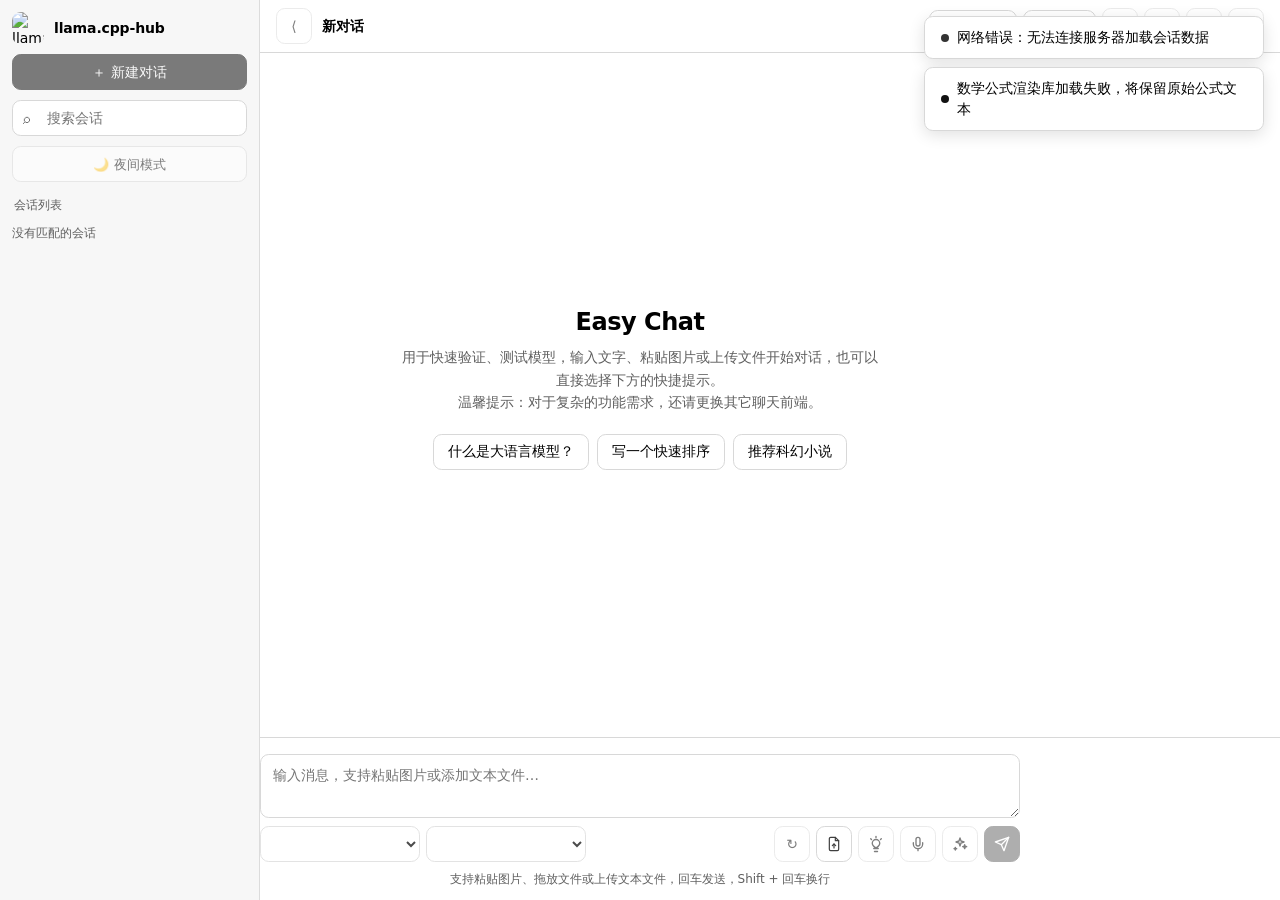
==== commit 6cad2018: "增加：EasyChat的思维链开关支持低、中、高、无限这几个挡位，和llama.cpp的webui保持一致" ====
--- a/src/main/resources/web/chat/index.html
+++ b/src/main/resources/web/chat/index.html
@@ -121,8 +121,11 @@
                   </svg>
                 </button>
                 <div id="thinkingMenu" class="thinking-menu" role="menu" aria-hidden="true">
-                  <button class="thinking-menu-item" type="button" data-thinking-value="true" role="menuitemradio" data-i18n="page.chat.main.composer.thinking_on">开启</button>
-                  <button class="thinking-menu-item" type="button" data-thinking-value="false" role="menuitemradio" data-i18n="page.chat.main.composer.thinking_off">关闭</button>
+                  <button class="thinking-menu-item" type="button" data-thinking-value="unlimited" role="menuitemradio" data-i18n="page.chat.main.composer.thinking_unlimited">无限制</button>
+                  <button class="thinking-menu-item" type="button" data-thinking-value="8192" role="menuitemradio" data-i18n="page.chat.main.composer.thinking_high">高 (8192 tokens)</button>
+                  <button class="thinking-menu-item" type="button" data-thinking-value="2048" role="menuitemradio" data-i18n="page.chat.main.composer.thinking_medium">中 (2048 tokens)</button>
+                  <button class="thinking-menu-item" type="button" data-thinking-value="512" role="menuitemradio" data-i18n="page.chat.main.composer.thinking_low">低 (512 tokens)</button>
+                  <button class="thinking-menu-item" type="button" data-thinking-value="off" role="menuitemradio" data-i18n="page.chat.main.composer.thinking_off">关闭</button>
                 </div>
               </div>
               <button id="micRecorderBtn" class="icon-button toolbar-icon-button" type="button" aria-label="录音" title="录音" data-i18n-attr="aria-label,title" data-i18n="page.chat.main.composer.record">
@@ -533,7 +536,7 @@
       stopSequences: '',
       stream: true,
       streamRender: true,
-      enableThinking: false,
+      enableThinking: 'off',
       enableTimestamp: false,
      enableTitleGen: false,
        titleGenModel: '',
@@ -1385,7 +1388,7 @@
         stopSequences: typeof assistant?.stopSequences === 'string' ? assistant.stopSequences : typeof fallback?.stopSequences === 'string' ? fallback.stopSequences : '',
         stream: typeof assistant?.stream === 'boolean' ? assistant.stream : typeof fallback?.stream === 'boolean' ? fallback.stream : true,
         streamRender: typeof assistant?.streamRender === 'boolean' ? assistant.streamRender : typeof fallback?.streamRender === 'boolean' ? fallback.streamRender : true,
-        enableThinking: typeof assistant?.enableThinking === 'boolean' ? assistant.enableThinking : typeof fallback?.enableThinking === 'boolean' ? fallback.enableThinking : false,
+       enableThinking: normalizeThinkingLevel(assistant?.enableThinking) || normalizeThinkingLevel(fallback?.enableThinking) || 'off',
         enableTimestamp: typeof assistant?.enableTimestamp === 'boolean' ? assistant.enableTimestamp : typeof fallback?.enableTimestamp === 'boolean' ? fallback.enableTimestamp : false,
         systemPrompt: typeof assistant?.systemPrompt === 'string' ? assistant.systemPrompt : typeof fallback?.systemPrompt === 'string' ? fallback.systemPrompt : '',
         mcpServerUrls: normalizeMcpAssistantUrls(assistant, fallback),
@@ -1408,7 +1411,7 @@
         stopSequences: typeof saved?.stopSequences === 'string' ? saved.stopSequences : '',
         stream: typeof saved?.stream === 'boolean' ? saved.stream : true,
         streamRender: typeof saved?.streamRender === 'boolean' ? saved.streamRender : true,
-        enableThinking: typeof saved?.enableThinking === 'boolean' ? saved.enableThinking : false,
+       enableThinking: normalizeThinkingLevel(saved?.enableThinking) || 'off',
         enableTimestamp: typeof saved?.enableTimestamp === 'boolean' ? saved.enableTimestamp : false,
         systemPrompt: typeof saved?.systemPrompt === 'string' ? saved.systemPrompt : ''
       });
@@ -2099,7 +2102,7 @@
       state.stopSequences = assistant?.stopSequences || '';
       state.stream = typeof assistant?.stream === 'boolean' ? assistant.stream : true;
       state.streamRender = typeof assistant?.streamRender === 'boolean' ? assistant.streamRender : true;
-      state.enableThinking = !!assistant?.enableThinking;
+      state.enableThinking = normalizeThinkingLevel(assistant?.enableThinking) || 'off';
       state.enableTimestamp = !!assistant?.enableTimestamp;
       state.systemPrompt = assistant?.systemPrompt || '';
       state.mcpServerUrls = normalizeMcpAssistantUrls(assistant);
@@ -2126,7 +2129,7 @@
       assistant.stopSequences = state.stopSequences;
       assistant.stream = !!state.stream;
       assistant.streamRender = !!state.streamRender;
-      assistant.enableThinking = !!state.enableThinking;
+     assistant.enableThinking = state.enableThinking;
       assistant.enableTimestamp = !!state.enableTimestamp;
       assistant.systemPrompt = state.systemPrompt;
       assistant.mcpServerUrls = normalizeMcpAssistantUrls({ mcpServerUrls: state.mcpServerUrls });
@@ -2236,6 +2239,33 @@
         Object.assign(next, normalized);
       }
       return Object.keys(next).length ? next : null;
+    }
+
+    function normalizeThinkingLevel(value) {
+      if (value === true || value === 'true') return 'unlimited';
+      if (value === false || value === 'false' || value === 'off') return 'off';
+      if (['512', '2048', '8192'].includes(String(value))) return String(value);
+      if (value === 'unlimited') return 'unlimited';
+      return null;
+    }
+
+    function parsePromptProgress(value) {
+      if (!value || typeof value !== 'object' || Array.isArray(value)) {
+        return null;
+      }
+      const total = Number(value.total);
+      const processed = Number(value.processed);
+      const cache = Number(value.cache);
+      const timeMs = Number(value.time_ms);
+      if (!Number.isFinite(total) || total <= 0) {
+        return null;
+      }
+      return {
+        total,
+        processed: Number.isFinite(processed) ? processed : 0,
+        cache: Number.isFinite(cache) ? cache : 0,
+        timeMs: Number.isFinite(timeMs) ? timeMs : 0
+      };
     }
 
     function formatTimingValue(value, digits = 2) {
@@ -2779,13 +2809,13 @@
 
     function renderThinkingMenu() {
       if (els.thinkingToggleBtn) {
-        els.thinkingToggleBtn.classList.toggle('active', !!state.enableThinking);
+        els.thinkingToggleBtn.classList.toggle('active', state.enableThinking !== 'off');
       }
       if (els.thinkingMenu) {
         const items = els.thinkingMenu.querySelectorAll('[data-thinking-value]');
         items.forEach(item => {
-          const enabled = item.getAttribute('data-thinking-value') === 'true';
-          const selected = enabled === !!state.enableThinking;
+          const value = item.getAttribute('data-thinking-value');
+          const selected = value === state.enableThinking;
           item.classList.toggle('active', selected);
           item.setAttribute('aria-checked', selected ? 'true' : 'false');
         });
@@ -2805,6 +2835,10 @@
       if (!els.thinkingMenu || !els.thinkingToggleBtn) {
         return;
       }
+      const active = document.activeElement;
+      if (active && els.thinkingMenu.contains(active)) {
+        els.thinkingToggleBtn.focus();
+      }
       els.thinkingMenu.classList.remove('open');
       els.thinkingMenu.setAttribute('aria-hidden', 'true');
       els.thinkingToggleBtn.setAttribute('aria-expanded', 'false');
@@ -2819,7 +2853,7 @@
     }
 
     async function setEnableThinking(value) {
-      state.enableThinking = !!value;
+      state.enableThinking = normalizeThinkingLevel(value) || 'off';
       syncCurrentAssistantFromRuntimeState();
       renderThinkingMenu();
       closeThinkingMenu();
@@ -3809,6 +3843,11 @@
         contentDiv.remove();
       }
 
+      const progressBar = bubble.querySelector(':scope > .prompt-progress-bar');
+      if (progressBar && (message.content || message.reasoning || hasAssistantToolCalls(message))) {
+        progressBar.remove();
+      }
+
       if (message.role === 'assistant') {
         upsertAssistantToolCallsElement(bubble, message, index);
         upsertAssistantPerformanceElement(bubble, message);
@@ -3846,6 +3885,9 @@
           }
         } else if (currentSwitcher) {
           currentSwitcher.remove();
+        }
+        if (message.role === 'assistant') {
+          upsertStreamingPerformance(actions, message);
         }
       }
       return true;
@@ -3919,7 +3961,7 @@
       return conversation;
     }
 
-    function updateAssistantMessage(index, content, reasoning, model, timings) {
+    function updateAssistantMessage(index, content, reasoning, model, timings, isFinished) {
       const conversation = getCurrentConversation();
       const message = conversation?.messages?.[index];
       if (!message || message.role !== 'assistant') {
@@ -3938,6 +3980,9 @@
       activeResponse.timings = normalizeTimings(timings);
       activeResponse.performanceText = activeResponse.timings ? formatAssistantPerformanceText(activeResponse.timings) : '';
       activeResponse.time = activeResponse.time || nowTime();
+      if (isFinished) {
+        activeResponse.streamingDone = true;
+      }
       syncAssistantMessageState(message);
       conversation.updatedAt = Date.now();
 
@@ -3996,18 +4041,18 @@
       renderMessages();
     }
 
-    function updateLastAssistantMessage(content, reasoning, model, timings, targetIndex) {
+    function updateLastAssistantMessage(content, reasoning, model, timings, targetIndex, isFinished) {
       const conversation = getCurrentConversation();
       if (!conversation) {
         return;
       }
       if (Number.isInteger(targetIndex)) {
-        updateAssistantMessage(targetIndex, content, reasoning, model, timings);
+        updateAssistantMessage(targetIndex, content, reasoning, model, timings, isFinished);
         return;
       }
       for (let i = conversation.messages.length - 1; i >= 0; i -= 1) {
         if (conversation.messages[i].role === 'assistant') {
-          updateAssistantMessage(i, content, reasoning, model, timings);
+          updateAssistantMessage(i, content, reasoning, model, timings, isFinished);
           return;
         }
       }
@@ -4032,6 +4077,96 @@
         }
       } else {
         renderMessages();
+      }
+    }
+
+    function updatePromptProgress(progress, targetIndex) {
+      if (!progress) {
+        return;
+      }
+      const conversation = getCurrentConversation();
+      if (!conversation) {
+        return;
+      }
+      const message = Number.isInteger(targetIndex)
+        ? conversation.messages[targetIndex]
+        : conversation.messages.findLast(m => m.role === 'assistant');
+      if (!message || message.role !== 'assistant') {
+        return;
+      }
+      const actualIndex = Number.isInteger(targetIndex) ? targetIndex : conversation.messages.indexOf(message);
+      const article = els.messages.querySelector('article[data-index="' + actualIndex + '"]');
+      if (!article) {
+        return;
+      }
+      const bubble = article.querySelector(':scope > .bubble');
+      if (!bubble) {
+        return;
+      }
+      let progressBar = bubble.querySelector(':scope > .prompt-progress-bar');
+      if (!progressBar) {
+        progressBar = document.createElement('div');
+        progressBar.className = 'prompt-progress-bar';
+        progressBar.innerHTML =
+          '<div class="prompt-progress-track"><div class="prompt-progress-fill"></div></div>' +
+          '<span class="prompt-progress-text"></span>';
+        bubble.insertBefore(progressBar, bubble.firstChild);
+      }
+      const pct = Math.min(100, Math.round((progress.processed / progress.total) * 100));
+      const fill = progressBar.querySelector('.prompt-progress-fill');
+      const text = progressBar.querySelector('.prompt-progress-text');
+      fill.style.width = pct + '%';
+      const parts = [window.I18N.t('page.chat.main.message.prompt_processing', '正在处理提示词…'), progress.processed + '/' + progress.total + ' tokens'];
+      if (progress.timeMs > 0) {
+        const actualProcessed = Math.max(0, progress.processed - progress.cache);
+        const speed = actualProcessed / (progress.timeMs / 1000);
+        parts.push(Math.round(speed) + ' tok/s');
+      }
+      text.textContent = parts.join(' · ');
+      if (pct >= 100) {
+        progressBar.classList.add('complete');
+      } else {
+        progressBar.classList.remove('complete');
+      }
+    }
+
+    function upsertStreamingPerformance(actions, message) {
+      if (!actions) {
+        return;
+      }
+      const activeResponse = message?.role === 'assistant' ? getActiveAssistantResponse(message) : null;
+      const timings = activeResponse?.timings || message?.timings;
+      if (!message.isStreaming || !timings) {
+        removeStreamingPerformance(actions);
+        return;
+      }
+      if (activeResponse?.streamingDone) {
+        removeStreamingPerformance(actions);
+        return;
+      }
+      let chip = actions.querySelector(':scope > .streaming-performance');
+      if (!chip) {
+        chip = document.createElement('span');
+        chip.className = 'streaming-performance';
+        actions.appendChild(chip);
+      }
+      const parts = [];
+      if (timings.predicted_per_second !== undefined) {
+        parts.push(Math.round(timings.predicted_per_second) + ' tok/s');
+      }
+      if (timings.predicted_n !== undefined) {
+        parts.push(timings.predicted_n + ' tokens');
+      }
+      chip.textContent = parts.join(' · ');
+    }
+
+    function removeStreamingPerformance(actions) {
+      if (!actions) {
+        return;
+      }
+      const chip = actions.querySelector(':scope > .streaming-performance');
+      if (chip) {
+        chip.remove();
       }
     }
 
@@ -4849,12 +4984,20 @@
       const sep = compositeKey.lastIndexOf('::');
       const bareModelId = sep >= 0 ? compositeKey.substring(0, sep) : compositeKey;
       const nd = sep >= 0 ? compositeKey.substring(sep + 2) : '';
+      const thinkingLevel = normalizeThinkingLevel(assistant?.enableThinking) || 'off';
       const payload = {
         model: bareModelId,
         messages,
         stream: !!assistant?.stream,
-        enable_thinking: !!assistant?.enableThinking
+        enable_thinking: thinkingLevel !== 'off'
       };
+      if (thinkingLevel !== 'off' && thinkingLevel !== 'unlimited') {
+        payload.thinking_budget_tokens = Number(thinkingLevel);
+      }
+      if (payload.stream) {
+        payload.return_progress = true;
+        payload.timings_per_token = true;
+      }
       if (nd) {
         payload.nodeId = nd;
       }
@@ -4981,6 +5124,10 @@
         if (extractedTimings) {
           timings = mergeTimings(timings, extractedTimings);
         }
+        const pp = parsePromptProgress(json?.prompt_progress);
+        if (pp) {
+          updatePromptProgress(pp, targetIndex);
+        }
         const choice = Array.isArray(json.choices) ? json.choices[0] : null;
         const delta = choice?.delta || {};
         const incomingToolCalls =
@@ -5004,7 +5151,8 @@
               : '';
         answer += chunkContent;
         reasoning += chunkReasoning;
-        updateLastAssistantMessage(answer, reasoning, model, timings, targetIndex);
+        const isFinished = choice?.finish_reason !== undefined && choice?.finish_reason !== null;
+        updateLastAssistantMessage(answer, reasoning, model, timings, targetIndex, isFinished);
         return null;
       };
 
@@ -6182,7 +6330,7 @@
       document.addEventListener('click', event => {
         const thinkingItem = event.target.closest('.thinking-menu-item[data-thinking-value]');
         if (thinkingItem) {
-          void setEnableThinking(thinkingItem.dataset.thinkingValue === 'true');
+          void setEnableThinking(thinkingItem.dataset.thinkingValue);
           return;
         }
         if (!event.target.closest('#thinkingMenuWrap')) {
--- a/src/main/resources/web/chat/index.css
+++ b/src/main/resources/web/chat/index.css
@@ -0,0 +1,3073 @@
+:root {
+  --bg: #ffffff;
+  --fg: #000000;
+  --muted: #5f5f5f;
+  --muted-bg: #f2f2f2;
+  --border: #d8d8d8;
+  --input: #d8d8d8;
+  --primary: #000000;
+  --primary-hover: #2a2a2a;
+  --primary-fg: #ffffff;
+  --secondary: #f2f2f2;
+  --secondary-fg: #000000;
+  --destructive: #333333;
+  --success: #111111;
+  --accent: #111111;
+  --ring: #8c8c8c;
+  --radius: 0.625rem;
+  --sidebar-bg: #f7f7f7;
+  --sidebar-border: #dcdcdc;
+  --sidebar-width: 260px;
+  --chat-center-offset: 0px;
+  --fg-muted: #9ca3af;
+  --hover: rgba(0,0,0,0.06);
+  --panel: #f9fafb;
+  --danger: #ef4444;
+  --mono: ui-monospace, SFMono-Regular, Menlo, Monaco, Consolas, "Liberation Mono", monospace;
+  --sans: ui-sans-serif, system-ui, -apple-system, BlinkMacSystemFont, "Segoe UI", Roboto, "Helvetica Neue", Arial, "PingFang SC", "Microsoft YaHei", sans-serif;
+  --ease-out: cubic-bezier(0.32, 0.72, 0, 1);
+  --ease-spring: cubic-bezier(0.16, 1, 0.3, 1);
+}
+
+[data-theme="dark"] {
+  --bg: #1a1a2e;
+  --fg: #e0e0e0;
+  --muted: #94a3b8;
+  --muted-bg: #1f2940;
+  --border: #3a3a5c;
+  --input: #3a3a5c;
+  --primary: #818cf8;
+  --primary-hover: #6366f1;
+  --primary-fg: #ffffff;
+  --secondary: #1f2940;
+  --secondary-fg: #e0e0e0;
+  --destructive: #ef4444;
+  --success: #10b981;
+  --accent: #818cf8;
+  --ring: #4a4a6a;
+  --sidebar-bg: #16213e;
+  --sidebar-border: #3a3a5c;
+  --fg-muted: #6b7280;
+  --hover: rgba(255,255,255,0.08);
+  --panel: #1a1a2e;
+  --danger: #ef4444;
+}
+
+[data-theme="dark"] *:hover { scrollbar-color: rgba(255,255,255,0.15) transparent; }
+[data-theme="dark"] *::-webkit-scrollbar-thumb { background: rgba(255,255,255,0.15); }
+[data-theme="dark"] *:hover::-webkit-scrollbar-thumb { background: rgba(255,255,255,0.2); }
+[data-theme="dark"] *::-webkit-scrollbar-thumb:hover { background: rgba(255,255,255,0.3); }
+[data-theme="dark"] .topbar { background: rgba(26,26,46,0.94); border-bottom-color: var(--border); }
+[data-theme="dark"] .composer-card { background: var(--secondary); border-color: var(--border); }
+[data-theme="dark"] .composer-card:focus-within { border-color: var(--primary); box-shadow: 0 0 0 3px rgba(129,140,248,0.25); }
+[data-theme="dark"] #promptInput { color: var(--fg); }
+[data-theme="dark"] #promptInput::placeholder { color: var(--muted); }
+[data-theme="dark"] .msg { background: var(--secondary); }
+[data-theme="dark"] .msg.user { background: var(--primary); color: var(--primary-fg); }
+[data-theme="dark"] .msg.user code { color: var(--primary-fg); }
+[data-theme="dark"] .msg.user a { color: var(--primary-fg); }
+[data-theme="dark"] .msg.user .msg-timestamp { color: rgba(255,255,255,0.7); }
+[data-theme="dark"] .msg pre code { background: rgba(0,0,0,0.3); }
+[data-theme="dark"] .msg-timestamp { color: var(--muted); }
+[data-theme="dark"] .search-wrap input { background: var(--muted-bg); border-color: var(--border); }
+[data-theme="dark"] .search-wrap input:focus { border-color: var(--primary); }
+[data-theme="dark"] .conversation-item { border-color: transparent; }
+[data-theme="dark"] .conversation-item:hover { background: var(--hover); }
+[data-theme="dark"] .conversation-item.active { background: var(--hover); }
+[data-theme="dark"] .status-dot { background: var(--ring); }
+[data-theme="dark"] .status-dot.online { background: var(--success); }
+
+* { box-sizing: border-box; margin: 0; }
+
+html, body {
+  height: 100%;
+  width: 100%;
+  max-width: 100%;
+  font-family: var(--sans);
+  font-size: 14px;
+  line-height: 1.5;
+  color: var(--fg);
+  background: var(--bg);
+  overflow-x: hidden;
+}
+
+body { overflow: hidden; }
+
+button, input, textarea, select {
+  font-family: inherit;
+  font-size: inherit;
+  color: var(--fg);
+}
+
+button { cursor: pointer; }
+
+* {
+  scrollbar-width: thin;
+  scrollbar-color: transparent transparent;
+}
+*:hover {
+  scrollbar-color: rgba(0,0,0,0.15) transparent;
+}
+*::-webkit-scrollbar { width: 6px; height: 6px; }
+*::-webkit-scrollbar-track { background: transparent; }
+*::-webkit-scrollbar-thumb { background: transparent; border-radius: 3px; }
+*:hover::-webkit-scrollbar-thumb { background: rgba(0,0,0,0.15); }
+*::-webkit-scrollbar-thumb:hover { background: rgba(0,0,0,0.25); }
+
+/* ── Layout ── */
+.app {
+  width: 100%;
+  height: 100vh;
+  height: 100dvh;
+  max-width: 100%;
+  min-width: 0;
+  display: grid;
+  grid-template-columns: var(--sidebar-width) minmax(0, 1fr);
+  transition: grid-template-columns 0.2s ease;
+}
+
+/* ── Sidebar ── */
+.sidebar {
+  background: var(--sidebar-bg);
+  border-right: 1px solid var(--sidebar-border);
+  padding: 12px;
+  display: flex;
+  flex-direction: column;
+  gap: 10px;
+  min-width: 0;
+  overflow: hidden;
+  transition: transform 0.2s ease, opacity 0.15s ease;
+}
+
+.brand {
+  display: flex;
+  align-items: center;
+  gap: 10px;
+}
+
+.brand-left {
+  display: flex;
+  align-items: center;
+  gap: 10px;
+  min-width: 0;
+  color: inherit;
+  text-decoration: none;
+}
+
+.brand-mark {
+  width: 32px;
+  height: 32px;
+  border-radius: var(--radius);
+  display: flex;
+  align-items: center;
+  justify-content: center;
+  flex: 0 0 auto;
+  overflow: hidden;
+}
+
+.brand-left:hover .brand-mark {
+  opacity: 0.9;
+}
+
+[data-theme="dark"] .brand-mark-image { opacity: 0.85; }
+
+.brand-mark-image {
+  width: 100%;
+  height: 100%;
+  object-fit: contain;
+  display: block;
+}
+
+.brand-copy h1 {
+  margin: 0;
+  font-size: 14px;
+  font-weight: 600;
+  letter-spacing: -0.01em;
+}
+
+.brand-copy p {
+  margin: 1px 0 0;
+  color: var(--muted);
+  font-size: 12px;
+}
+
+/* ── Buttons ── */
+.icon-button,
+.ghost-button,
+.primary-button {
+  border: 1px solid var(--border);
+  border-radius: var(--radius);
+  transition: background 0.15s ease, border-color 0.15s ease, box-shadow 0.15s ease;
+  font-size: 14px;
+  line-height: 1;
+  outline: none;
+}
+
+.icon-button:focus-visible,
+.ghost-button:focus-visible,
+.primary-button:focus-visible {
+  box-shadow: 0 0 0 2px var(--bg), 0 0 0 4px var(--ring);
+}
+
+.icon-button:active:not(:disabled),
+.ghost-button:active:not(:disabled),
+.primary-button:active:not(:disabled) {
+  opacity: 0.8;
+}
+
+.icon-button:disabled,
+.ghost-button:disabled,
+.primary-button:disabled {
+  opacity: 0.5;
+  cursor: not-allowed;
+}
+
+.icon-button {
+  width: 36px;
+  height: 36px;
+  min-height: 36px;
+  padding: 0;
+  display: inline-flex;
+  align-items: center;
+  justify-content: center;
+  background: transparent;
+  color: var(--fg);
+}
+
+.icon-button:hover:not(:disabled) {
+  background: var(--secondary);
+}
+
+.privacy-mode-btn svg {
+  width: 16px;
+  height: 16px;
+}
+
+.privacy-mode-btn.active {
+  background: rgba(37, 99, 235, 0.1);
+  border-color: rgba(37, 99, 235, 0.3);
+  color: #1d4ed8;
+}
+[data-theme="dark"] .privacy-mode-btn.active {
+  background: rgba(129, 140, 248, 0.12);
+  border-color: rgba(129, 140, 248, 0.3);
+  color: var(--primary);
+}
+
+.primary-button {
+  height: 36px;
+  min-height: 36px;
+  padding: 0 16px;
+  background: var(--primary);
+  border-color: var(--primary);
+  color: var(--primary-fg);
+  font-weight: 500;
+}
+
+.primary-button:hover:not(:disabled) {
+  background: var(--primary-hover);
+  border-color: var(--primary-hover);
+}
+
+.ghost-button {
+  height: 36px;
+  min-height: 36px;
+  padding: 0 16px;
+  background: var(--bg);
+  color: var(--fg);
+  font-weight: 500;
+}
+
+.ghost-button:hover:not(:disabled) {
+  background: var(--secondary);
+}
+
+.full {
+  width: 100%;
+  justify-content: center;
+  display: flex;
+  align-items: center;
+  gap: 6px;
+}
+
+/* ── Search ── */
+.search-wrap {
+  position: relative;
+}
+
+.search-wrap input {
+  width: 100%;
+  height: 36px;
+  border-radius: var(--radius);
+  border: 1px solid var(--border);
+  background: var(--bg);
+  padding: 0 12px 0 34px;
+  outline: none;
+  font-size: 14px;
+  transition: border-color 0.15s ease, box-shadow 0.15s ease;
+}
+
+.search-wrap span {
+  position: absolute;
+  left: 11px;
+  top: 50%;
+  transform: translateY(-50%);
+  color: var(--muted);
+  font-size: 14px;
+  pointer-events: none;
+}
+
+.search-wrap input:focus,
+.drawer-input:focus,
+.drawer-textarea:focus,
+.model-select:focus,
+.composer-input:focus {
+  border-color: var(--ring);
+  box-shadow: 0 0 0 2px var(--bg), 0 0 0 4px var(--ring);
+}
+
+/* ── Sidebar list ── */
+.sidebar-label {
+  margin: 4px 0 0;
+  color: var(--muted);
+  font-size: 12px;
+  font-weight: 500;
+  padding-left: 2px;
+}
+
+.conversation-list {
+  list-style: none;
+  margin: 0;
+  padding: 0;
+  display: flex;
+  flex-direction: column;
+  gap: 2px;
+  overflow: auto;
+  min-height: 0;
+  flex: 1;
+}
+
+.conversation-row {
+  position: relative;
+}
+
+.conversation-item {
+  width: 100%;
+  text-align: left;
+  border: none;
+  background: transparent;
+  border-radius: var(--radius);
+  padding: 8px 40px 8px 10px;
+  display: grid;
+  gap: 2px;
+  color: var(--fg);
+  cursor: pointer;
+  transition: background 0.15s ease;
+}
+
+.conversation-item:hover:not(.active) {
+  background: var(--secondary);
+}
+
+.conversation-item.active {
+  background: var(--secondary);
+  font-weight: 500;
+}
+
+.conversation-title {
+  font-size: 14px;
+  font-weight: 500;
+  white-space: nowrap;
+  overflow: hidden;
+  text-overflow: ellipsis;
+}
+
+.conversation-meta {
+  display: flex;
+  align-items: center;
+  justify-content: space-between;
+  gap: 8px;
+  color: var(--muted);
+  font-size: 12px;
+}
+
+.conversation-more-btn {
+  position: absolute;
+  top: 6px;
+  right: 6px;
+  width: 24px;
+  height: 24px;
+  border: none;
+  border-radius: 999px;
+  background: transparent;
+  color: var(--muted);
+  display: inline-flex;
+  align-items: center;
+  justify-content: center;
+  padding: 0;
+  font-size: 16px;
+  line-height: 1;
+  cursor: pointer;
+  opacity: 0;
+  transition: opacity 0.15s ease, background 0.15s ease, color 0.15s ease;
+}
+
+.conversation-row:hover .conversation-more-btn,
+.conversation-more-btn.active {
+  opacity: 1;
+}
+
+.conversation-more-btn:hover {
+  background: var(--bg);
+  color: var(--fg);
+}
+
+.conversation-menu {
+  position: absolute;
+  top: 34px;
+  right: 6px;
+  min-width: 112px;
+  padding: 6px;
+  border: 1px solid var(--border);
+  border-radius: 10px;
+  background: var(--bg);
+  box-shadow: 0 10px 30px rgba(0, 0, 0, 0.12);
+  display: none;
+  z-index: 5;
+}
+
+.conversation-menu.open {
+  display: block;
+}
+
+.conversation-menu-item {
+  width: 100%;
+  border: none;
+  background: transparent;
+  border-radius: 8px;
+  padding: 8px 10px;
+  text-align: left;
+  color: var(--fg);
+  cursor: pointer;
+  transition: background 0.15s ease, color 0.15s ease;
+}
+
+.conversation-menu-item:hover {
+  background: var(--secondary);
+}
+
+.conversation-menu-item.danger {
+  color: var(--destructive);
+}
+
+/* ── Main ── */
+.main {
+  background: var(--bg);
+  display: grid;
+  grid-template-rows: auto 1fr auto;
+  overflow: hidden;
+  min-width: 0;
+}
+
+.topbar {
+  display: flex;
+  align-items: center;
+  justify-content: space-between;
+  gap: 12px;
+  padding: 8px 16px;
+  border-bottom: 1px solid var(--border);
+  background: var(--bg);
+  min-width: 0;
+}
+
+.topbar-leading {
+  display: flex;
+  align-items: center;
+  gap: 10px;
+  min-width: 0;
+  flex: 1;
+}
+
+.sidebar-toggle { flex: 0 0 auto; }
+
+.topbar-copy { min-width: 0; }
+
+.topbar-copy h2 {
+  margin: 0;
+  font-size: 14px;
+  font-weight: 600;
+  white-space: nowrap;
+  overflow: hidden;
+  text-overflow: ellipsis;
+}
+
+.topbar-actions {
+  display: flex;
+  align-items: center;
+  gap: 6px;
+  flex-wrap: wrap;
+  min-width: 0;
+  max-width: 100%;
+}
+
+.menu-wrap {
+  position: relative;
+  display: inline-flex;
+}
+
+.thinking-toggle {
+  position: relative;
+}
+
+.thinking-toggle-icon {
+  width: 18px;
+  height: 18px;
+}
+
+.thinking-toggle.active {
+  background: var(--secondary);
+  border-color: var(--fg);
+}
+
+.thinking-toggle.active::after {
+  content: "";
+  position: absolute;
+  top: 7px;
+  right: 7px;
+  width: 6px;
+  height: 6px;
+  border-radius: 999px;
+  background: var(--fg);
+}
+
+.thinking-menu {
+  position: absolute;
+  bottom: calc(100% + 8px);
+  right: 0;
+  min-width: 200px;
+  padding: 6px;
+  border: 1px solid var(--border);
+  border-radius: calc(var(--radius) + 2px);
+  background: var(--bg);
+  box-shadow: 0 12px 28px rgba(0, 0, 0, 0.12);
+  display: none;
+  flex-direction: column;
+  gap: 2px;
+  z-index: 30;
+}
+
+.thinking-menu.open {
+  display: flex;
+}
+
+.thinking-menu-item {
+  width: 100%;
+  min-height: 32px;
+  padding: 0 12px;
+  border: none;
+  border-radius: calc(var(--radius) - 2px);
+  background: transparent;
+  text-align: left;
+  font-size: 13px;
+  display: inline-flex;
+  align-items: center;
+  justify-content: space-between;
+}
+
+.thinking-menu-item:hover {
+  background: var(--secondary);
+}
+
+.thinking-menu-item.active {
+  background: var(--secondary);
+  font-weight: 600;
+}
+
+.thinking-menu-item.active::after {
+  content: "✓";
+  font-size: 12px;
+}
+
+.status-chip,
+.meta-chip {
+  height: 32px;
+  border-radius: var(--radius);
+  padding: 0 10px;
+  display: inline-flex;
+  align-items: center;
+  gap: 6px;
+  border: 1px solid var(--border);
+  background: var(--bg);
+  color: var(--fg);
+  font-size: 13px;
+  min-width: 0;
+  max-width: 100%;
+}
+
+.status-dot {
+  width: 8px;
+  height: 8px;
+  border-radius: 999px;
+  background: #d4d4d4;
+}
+
+.status-dot.ready { background: var(--success); }
+.status-dot.error { background: var(--destructive); }
+
+/* ── Chat area ── */
+.chat-scroll {
+  min-height: 0;
+  overflow-y: auto;
+  padding: 16px;
+  background: var(--bg);
+  min-width: 0;
+}
+
+.chat-column {
+  width: min(100%, 768px);
+  margin: 0 auto;
+  display: flex;
+  flex-direction: column;
+  min-height: 100%;
+  min-width: 0;
+  transform: translateX(var(--chat-center-offset));
+  transition: transform 0.2s ease;
+}
+
+/* ── Empty state ── */
+.empty-state {
+  margin: auto 0;
+  min-height: 100%;
+  display: grid;
+  place-items: center;
+  padding: 32px 0 48px;
+}
+
+.empty-card {
+  width: min(100%, 480px);
+  text-align: center;
+}
+
+.empty-card h3 {
+  margin: 0 0 6px;
+  font-size: 24px;
+  letter-spacing: -0.02em;
+  font-weight: 600;
+  color: var(--fg);
+}
+
+.empty-card p {
+  margin: 0;
+  color: var(--muted);
+  line-height: 1.6;
+  font-size: 14px;
+}
+
+.empty-hints {
+  display: flex;
+  flex-wrap: wrap;
+  justify-content: center;
+  gap: 8px;
+  margin-top: 20px;
+}
+
+.empty-hint {
+  padding: 8px 14px;
+  border-radius: var(--radius);
+  border: 1px solid var(--border);
+  background: var(--bg);
+  color: var(--fg);
+  font-size: 14px;
+  cursor: pointer;
+  transition: background 0.15s ease;
+}
+
+.empty-hint:hover {
+  background: var(--secondary);
+}
+
+.empty-hint:active {
+  opacity: 0.8;
+}
+
+/* ── Messages ── */
+.message {
+  display: flex;
+  flex-direction: column;
+  gap: 6px;
+  padding: 16px 0;
+  animation: messageSlideIn 0.25s var(--ease-out) both;
+}
+
+.message + .message {
+  border-top: 1px solid var(--border);
+}
+
+.message:last-child { border-bottom: none; }
+
+.message-head {
+  display: flex;
+  align-items: center;
+  gap: 8px;
+  font-size: 14px;
+  color: var(--muted);
+}
+
+.message-head strong {
+  font-size: 14px;
+  font-weight: 600;
+  color: var(--fg);
+  flex: 1;
+}
+
+.message.user .message-head,
+.message.assistant .message-head {
+  border: none;
+  background: transparent;
+  padding: 0;
+  box-shadow: none;
+}
+
+.avatar {
+  width: 28px;
+  height: 28px;
+  border-radius: 999px;
+  display: inline-grid;
+  place-items: center;
+  font-size: 12px;
+  font-weight: 600;
+  flex: 0 0 auto;
+}
+
+.message.user .avatar {
+  background: var(--secondary);
+  color: var(--secondary-fg);
+}
+
+.message.assistant .avatar {
+  background: var(--primary);
+  color: var(--primary-fg);
+}
+
+.bubble {
+  border-radius: var(--radius);
+  padding: 0;
+  line-height: 1.7;
+  font-size: 14px;
+  overflow-wrap: anywhere;
+}
+
+.message.user .bubble,
+.message.assistant .bubble {
+  background: transparent;
+  border: none;
+}
+
+.message-images {
+  display: flex;
+  flex-wrap: wrap;
+  gap: 10px;
+  margin-bottom: 10px;
+  align-items: start;
+  max-width: 100%;
+  overflow: hidden;
+}
+
+.message-image-link {
+  display: grid;
+  grid-template-rows: 160px auto;
+  gap: 0;
+  overflow: hidden;
+  border-radius: var(--radius);
+  border: 1px solid var(--border);
+  background: var(--muted-bg);
+  color: inherit;
+  text-decoration: none;
+  width: 160px;
+  min-width: 160px;
+  max-width: 160px;
+}
+
+.message-image-link:hover {
+  border-color: var(--ring);
+}
+
+.message-image {
+  width: 160px;
+  max-width: 160px;
+  height: 160px;
+  max-height: 160px;
+  aspect-ratio: 1 / 1;
+  object-fit: cover;
+  display: block;
+}
+
+.message-image-caption {
+  padding: 8px 10px;
+  color: var(--muted);
+  font-size: 12px;
+  line-height: 1.4;
+  max-width: 160px;
+  white-space: nowrap;
+  overflow: hidden;
+  text-overflow: ellipsis;
+}
+
+.message-files {
+  display: flex;
+  flex-wrap: wrap;
+  gap: 8px;
+  margin-bottom: 10px;
+}
+
+.message-file-card {
+  min-width: 136px;
+  max-width: 220px;
+  border: 1px solid var(--border);
+  border-radius: 10px;
+  background: var(--muted-bg);
+  padding: 8px 10px;
+}
+
+.message-file-title {
+  font-size: 12px;
+  line-height: 1.35;
+  color: var(--fg);
+  white-space: nowrap;
+  overflow: hidden;
+  text-overflow: ellipsis;
+}
+
+.message-file-meta {
+  margin-top: 2px;
+  font-size: 11px;
+  line-height: 1.3;
+  color: var(--muted);
+}
+
+.message-edit-attachment {
+  position: relative;
+}
+
+.message-edit-attachment-remove {
+  position: absolute;
+  top: -6px;
+  right: -6px;
+  width: 20px;
+  height: 20px;
+  border: 2px solid var(--bg);
+  border-radius: 999px;
+  display: inline-flex;
+  align-items: center;
+  justify-content: center;
+  background: var(--destructive);
+  color: #fff;
+  font-size: 12px;
+  line-height: 1;
+  z-index: 2;
+  cursor: pointer;
+  transition: background 0.15s ease, transform 0.15s ease;
+}
+
+.message-edit-attachment-remove:hover {
+  background: #000;
+  transform: scale(1.03);
+}
+
+/* ── Image lightbox ── */
+.image-lightbox {
+  position: fixed;
+  inset: 0;
+  z-index: 200;
+  display: none;
+  align-items: center;
+  justify-content: center;
+  background: color-mix(in srgb, #000 75%, transparent);
+  backdrop-filter: blur(4px);
+  padding: 24px;
+}
+
+.image-lightbox.open {
+  display: flex;
+}
+
+.image-lightbox-img {
+  max-width: 90vw;
+  max-height: 90vh;
+  object-fit: contain;
+  border-radius: var(--radius);
+  box-shadow: 0 8px 32px rgba(0, 0, 0, 0.4);
+  user-select: none;
+}
+
+.image-lightbox-close {
+  position: absolute;
+  top: 16px;
+  right: 16px;
+  width: 36px;
+  height: 36px;
+  border: none;
+  border-radius: 999px;
+  background: rgba(255, 255, 255, 0.15);
+  color: #fff;
+  font-size: 22px;
+  cursor: pointer;
+  display: grid;
+  place-items: center;
+  transition: background 0.15s ease;
+  line-height: 1;
+}
+
+.image-lightbox-close:hover {
+  background: rgba(255, 255, 255, 0.3);
+}
+
+/* ── Message actions ── */
+.message-actions {
+  display: flex;
+  align-items: center;
+  gap: 2px;
+  margin-top: 2px;
+  flex-wrap: wrap;
+}
+
+.message-response-switcher {
+  display: inline-flex;
+  align-items: center;
+  gap: 4px;
+  margin-right: 6px;
+  padding-right: 6px;
+  border-right: 1px solid var(--border);
+}
+
+.message-response-count {
+  min-width: 40px;
+  color: var(--muted);
+  font-size: 12px;
+  text-align: center;
+}
+
+.message-action {
+  width: 28px;
+  height: 28px;
+  border: none;
+  border-radius: var(--radius);
+  background: transparent;
+  color: var(--muted);
+  display: inline-flex;
+  align-items: center;
+  justify-content: center;
+  padding: 0;
+  cursor: pointer;
+  transition: background 0.15s ease, color 0.15s ease;
+}
+
+.message-action:hover:not(:disabled) {
+  background: var(--secondary);
+  color: var(--fg);
+}
+
+.message-action:disabled {
+  opacity: 0.4;
+  cursor: not-allowed;
+}
+
+.message-action svg {
+  width: 16px;
+  height: 16px;
+  stroke: currentColor;
+  stroke-width: 2;
+  fill: none;
+  stroke-linecap: round;
+  stroke-linejoin: round;
+}
+
+.streaming-performance {
+  display: inline-flex;
+  align-items: center;
+  margin-left: 4px;
+  padding: 3px 8px;
+  border: 1px solid var(--border);
+  border-radius: 999px;
+  background: var(--muted-bg);
+  color: var(--muted);
+  font-size: 11px;
+  line-height: 1.3;
+  animation: messageSlideIn 0.2s var(--ease-out) both;
+}
+
+/* ── Message edit ── */
+.message-edit { display: grid; gap: 8px; }
+
+.message-edit-input {
+  width: 100%;
+  min-height: 80px;
+  max-height: 60vh;
+  padding: 10px 12px;
+  border: 1px solid var(--border);
+  border-radius: var(--radius);
+  background: var(--bg);
+  outline: none;
+  resize: vertical;
+  color: var(--fg);
+  line-height: 1.6;
+  font-size: 14px;
+  font-family: inherit;
+  transition: border-color 0.15s ease, box-shadow 0.15s ease;
+  overflow-y: auto;
+}
+
+.message-edit-input:focus {
+  border-color: var(--ring);
+  box-shadow: 0 0 0 2px var(--bg), 0 0 0 4px var(--ring);
+}
+
+.message-edit-actions {
+  display: flex;
+  align-items: center;
+  justify-content: flex-end;
+  gap: 8px;
+}
+
+.message-edit-hint {
+  margin-right: auto;
+  font-size: 12px;
+  color: var(--muted);
+}
+
+/* ── Reasoning ── */
+.reasoning-box {
+  margin: 0 0 8px;
+  padding: 8px 12px;
+  border-radius: var(--radius);
+  border: 1px solid var(--border);
+  background: var(--muted-bg);
+  color: var(--muted);
+  font-size: 13px;
+}
+
+.reasoning-head {
+  display: flex;
+  align-items: center;
+  justify-content: space-between;
+  gap: 10px;
+  width: 100%;
+  padding: 0;
+  border: none;
+  background: transparent;
+  color: inherit;
+  text-align: left;
+  cursor: pointer;
+  font-size: 13px;
+}
+
+.reasoning-meta {
+  display: inline-flex;
+  align-items: center;
+  gap: 6px;
+  min-width: 0;
+}
+
+.reasoning-label { font-weight: 600; }
+.reasoning-state { color: var(--muted); }
+
+.reasoning-caret {
+  color: var(--muted);
+  font-size: 12px;
+  flex: 0 0 auto;
+  transition: transform 0.18s ease;
+}
+
+.reasoning-head[aria-expanded="true"] .reasoning-caret {
+  transform: rotate(90deg);
+}
+
+.reasoning-body.hidden { display: none; }
+
+.reasoning-body {
+  margin-top: 6px;
+  white-space: normal;
+  word-break: break-word;
+  font-size: 13px;
+  line-height: 1.6;
+  color: var(--muted);
+}
+
+/* ── Assistant performance ── */
+.message-performance {
+  display: inline-flex;
+  align-items: center;
+  max-width: 100%;
+  margin-top: 8px;
+  margin-left: auto;
+  padding: 6px 10px;
+  border: 1px solid var(--border);
+  border-radius: 999px;
+  background: var(--muted-bg);
+  color: var(--muted);
+  font-size: 12px;
+  line-height: 1.45;
+  white-space: normal;
+  word-break: break-word;
+  opacity: 0.92;
+}
+
+.message-performance:hover {
+  color: var(--fg);
+  border-color: var(--border);
+}
+
+/* ── Bubble content ── */
+.bubble p,
+.reasoning-body p { margin: 0 0 10px; }
+.bubble p:last-child,
+.reasoning-body p:last-child { margin-bottom: 0; }
+
+.bubble ul, .bubble ol,
+.reasoning-body ul, .reasoning-body ol {
+  margin: 6px 0 10px 1.25em;
+  padding: 0;
+}
+
+.bubble li,
+.reasoning-body li { margin: 2px 0; }
+
+.bubble h1, .bubble h2, .bubble h3, .bubble h4, .bubble h5, .bubble h6,
+.reasoning-body h1, .reasoning-body h2, .reasoning-body h3, .reasoning-body h4, .reasoning-body h5, .reasoning-body h6 {
+  margin: 0 0 10px;
+  line-height: 1.35;
+}
+
+.bubble blockquote,
+.reasoning-body blockquote {
+  margin: 10px 0;
+  padding-left: 12px;
+  border-left: 3px solid var(--border);
+  color: var(--muted);
+}
+
+.bubble a,
+.reasoning-body a {
+  color: inherit;
+  text-decoration: underline;
+  text-underline-offset: 2px;
+}
+
+.bubble table,
+.reasoning-body table {
+  width: 100%;
+  margin: 10px 0;
+  border-collapse: collapse;
+  font-size: 13px;
+}
+
+.bubble th, .bubble td,
+.reasoning-body th, .reasoning-body td {
+  border: 1px solid var(--border);
+  padding: 6px 8px;
+  text-align: left;
+}
+
+.bubble th,
+.reasoning-body th {
+  background: var(--muted-bg);
+  font-weight: 600;
+}
+
+.bubble pre,
+.reasoning-body pre {
+  margin: 10px 0;
+  padding: 12px 14px;
+  border: 1px solid var(--border);
+  border-radius: var(--radius);
+  background: var(--muted-bg);
+  overflow-x: auto;
+  position: relative;
+}
+
+.bubble pre:has(code[data-lang]),
+.reasoning-body pre:has(code[data-lang]) {
+  padding-top: 38px;
+}
+
+.bubble pre code[data-lang]::before,
+.reasoning-body pre code[data-lang]::before {
+  content: attr(data-lang);
+  position: absolute;
+  top: 0;
+  left: 0;
+  right: 0;
+  padding: 6px 14px;
+  font-size: 12px;
+  font-family: var(--sans);
+  color: var(--muted);
+  border-bottom: 1px solid var(--border);
+  font-weight: 500;
+}
+
+.bubble code,
+.reasoning-body code {
+  font-family: var(--mono);
+  font-size: 0.9em;
+}
+
+.bubble :not(pre) > code,
+.reasoning-body :not(pre) > code {
+  padding: 2px 6px;
+  border-radius: calc(var(--radius) - 4px);
+  background: var(--muted-bg);
+  border: 1px solid var(--border);
+  font-size: 0.88em;
+}
+
+/* ── Code copy button ── */
+.code-copy-btn {
+  position: absolute;
+  top: 6px;
+  right: 6px;
+  width: 28px;
+  height: 28px;
+  border: 1px solid var(--border);
+  border-radius: calc(var(--radius) - 2px);
+  background: var(--bg);
+  color: var(--muted);
+  display: grid;
+  place-items: center;
+  padding: 0;
+  cursor: pointer;
+  opacity: 0;
+  transition: opacity 0.15s ease, background 0.15s ease, color 0.15s ease;
+}
+
+.bubble pre:hover .code-copy-btn,
+.reasoning-body pre:hover .code-copy-btn {
+  opacity: 1;
+}
+
+.code-copy-btn:hover {
+  background: var(--secondary);
+  color: var(--fg);
+}
+
+.code-copy-btn.copied {
+  color: var(--primary);
+  opacity: 1;
+}
+
+.code-copy-btn svg {
+  width: 14px;
+  height: 14px;
+  stroke: currentColor;
+  stroke-width: 2;
+  fill: none;
+  stroke-linecap: round;
+  stroke-linejoin: round;
+}
+
+pre:has(code[data-lang]) .code-copy-btn {
+  top: 6px;
+}
+
+.bubble hr,
+.reasoning-body hr {
+  margin: 12px 0;
+  border: none;
+  border-top: 1px solid var(--border);
+}
+
+.math-inline,
+.math-display {
+  max-width: 100%;
+  overflow-x: auto;
+  overflow-y: hidden;
+}
+
+.math-inline {
+  display: inline-block;
+  vertical-align: middle;
+}
+
+.math-display {
+  display: block;
+  margin: 12px 0;
+}
+
+.math-inline .MathJax,
+.math-display .MathJax {
+  max-width: 100%;
+}
+
+.math-display .MathJax {
+  margin: 0 auto;
+}
+
+/* ── Composer ── */
+.composer-shell {
+  border-top: 1px solid var(--border);
+  background: var(--bg);
+  padding: 12px 16px;
+}
+
+.composer-card {
+  width: min(100%, 768px);
+  margin: 0 auto;
+  display: grid;
+  padding: 4px;
+  gap: 8px;
+  overflow: visible;
+  position: relative;
+  transform: translateX(var(--chat-center-offset));
+  transition: transform 0.2s ease;
+}
+
+/* ── Image upload button ── */
+.image-upload-btn {
+  height: 36px;
+  min-height: 36px;
+  width: 36px;
+  min-width: 36px;
+  padding: 0;
+  background: var(--bg);
+  border: 1px solid var(--border);
+  border-radius: var(--radius);
+  color: var(--fg);
+  display: inline-flex;
+  align-items: center;
+  justify-content: center;
+  cursor: pointer;
+  transition: background 0.15s ease, border-color 0.15s ease, color 0.15s ease;
+}
+
+.image-upload-btn svg {
+  width: 16px;
+  height: 16px;
+  flex: 0 0 auto;
+  opacity: 0.75;
+}
+
+.image-upload-btn:hover:not(:disabled) {
+  background: var(--secondary);
+  border-color: var(--ring);
+}
+
+.image-upload-btn:hover svg {
+  opacity: 1;
+}
+
+/* ── Drop zone ── */
+.drop-zone {
+  position: absolute;
+  inset: 0;
+  z-index: 10;
+  border: 2px dashed var(--accent);
+  border-radius: var(--radius);
+  background: rgba(0, 0, 0, 0.04);
+  display: grid;
+  place-items: center;
+  pointer-events: none;
+  animation: dropZoneFadeIn 0.15s ease both;
+}
+
+.drop-zone-inner {
+  display: flex;
+  flex-direction: column;
+  align-items: center;
+  gap: 8px;
+  color: var(--accent);
+  font-size: 14px;
+  font-weight: 500;
+}
+
+.drop-zone-icon {
+  width: 32px;
+  height: 32px;
+}
+
+@keyframes dropZoneFadeIn {
+  from { opacity: 0; }
+  to { opacity: 1; }
+}
+
+/* ── Draft image list ── */
+.draft-image-list {
+  display: flex;
+  flex-wrap: wrap;
+  gap: 8px;
+  align-items: flex-start;
+  padding: 8px 0;
+}
+
+.draft-image-card {
+  width: 80px;
+  min-width: 80px;
+  max-width: 80px;
+  display: flex;
+  flex-direction: column;
+  gap: 4px;
+  position: relative;
+  flex: 0 0 80px;
+  animation: draftImageIn 0.2s var(--ease-spring) both;
+}
+
+.draft-file-card {
+  width: 136px;
+  min-width: 136px;
+  max-width: 136px;
+  display: flex;
+  flex-direction: column;
+  gap: 4px;
+  position: relative;
+  flex: 0 0 136px;
+  border: 1px solid var(--border);
+  border-radius: 10px;
+  padding: 8px;
+  background: var(--muted-bg);
+  animation: draftImageIn 0.2s var(--ease-spring) both;
+}
+
+.draft-file-icon {
+  width: 24px;
+  height: 24px;
+  color: var(--muted);
+}
+
+.draft-file-icon svg {
+  width: 24px;
+  height: 24px;
+  display: block;
+}
+
+@keyframes draftImageIn {
+  from { opacity: 0; transform: scale(0.9); }
+  to { opacity: 1; transform: scale(1); }
+}
+
+.draft-image-thumb {
+  width: 80px;
+  height: 80px;
+  max-width: 80px;
+  max-height: 80px;
+  aspect-ratio: 1 / 1;
+  object-fit: cover;
+  display: block;
+  border-radius: 10px;
+  border: 1px solid var(--border);
+  background: var(--muted-bg);
+  transition: border-color 0.15s ease, box-shadow 0.15s ease;
+}
+
+.draft-image-card:hover .draft-image-thumb {
+  border-color: var(--ring);
+  box-shadow: 0 2px 8px rgba(0, 0, 0, 0.08);
+}
+
+.draft-file-card:hover {
+  border-color: var(--ring);
+}
+
+.draft-image-remove {
+  position: absolute;
+  top: -4px;
+  right: -4px;
+  width: 20px;
+  height: 20px;
+  border: 2px solid var(--bg);
+  border-radius: 999px;
+  display: inline-flex;
+  align-items: center;
+  justify-content: center;
+  background: var(--destructive);
+  color: #fff;
+  font-size: 12px;
+  line-height: 1;
+  z-index: 1;
+  opacity: 0;
+  transform: scale(0.8);
+  transition: opacity 0.15s ease, transform 0.15s ease, background 0.15s ease;
+}
+
+.draft-image-card:hover .draft-image-remove {
+  opacity: 1;
+  transform: scale(1);
+}
+
+.draft-file-card:hover .draft-image-remove {
+  opacity: 1;
+  transform: scale(1);
+}
+
+.draft-image-remove:hover {
+  background: #000;
+}
+
+.draft-image-name {
+  color: var(--muted);
+  font-size: 11px;
+  line-height: 1.3;
+  white-space: nowrap;
+  overflow: hidden;
+  text-overflow: ellipsis;
+  text-align: center;
+  max-width: 80px;
+}
+
+.draft-file-card .draft-image-name {
+  max-width: 120px;
+  text-align: left;
+}
+
+.draft-file-meta {
+  color: var(--muted);
+  font-size: 10px;
+  line-height: 1.3;
+}
+
+.composer-input {
+  width: 100%;
+  border: 1px solid var(--border);
+  border-radius: var(--radius);
+  background: var(--bg);
+  outline: none;
+  resize: vertical;
+  min-height: 56px;
+  max-height: 220px;
+  padding: 10px 12px;
+  line-height: 1.5;
+  font-size: 14px;
+  color: var(--fg);
+  transition: border-color 0.15s ease, box-shadow 0.15s ease;
+}
+
+.composer-assistant-select {
+  min-width: 160px;
+  max-width: 220px;
+}
+
+.composer-bar {
+  display: flex;
+  align-items: center;
+  justify-content: space-between;
+  gap: 8px;
+  flex-wrap: wrap;
+  min-width: 0;
+}
+
+.composer-left,
+.composer-right {
+  display: flex;
+  align-items: center;
+  gap: 6px;
+  flex-wrap: wrap;
+  min-width: 0;
+  max-width: 100%;
+}
+
+.model-select {
+  min-width: 160px;
+  max-width: 240px;
+  height: 36px;
+  border-radius: var(--radius);
+  border: 1px solid var(--border);
+  background: var(--bg);
+  padding: 0 10px;
+  outline: none;
+  font-size: 14px;
+  color: var(--fg);
+  transition: border-color 0.15s ease, box-shadow 0.15s ease;
+}
+
+.toolbar-icon-button {
+  width: 36px;
+  min-width: 36px;
+  padding: 0;
+  display: inline-flex;
+  align-items: center;
+  justify-content: center;
+}
+
+.toolbar-icon-button svg,
+.send-toggle-button svg {
+  width: 16px;
+  height: 16px;
+}
+
+.send-toggle-button.is-stop {
+  background: rgba(220, 38, 38, 0.08);
+  border-color: rgba(220, 38, 38, 0.35);
+  color: #b91c1c;
+}
+[data-theme="dark"] .send-toggle-button.is-stop {
+  background: rgba(239, 68, 68, 0.15);
+  border-color: rgba(239, 68, 68, 0.35);
+  color: var(--danger);
+}
+
+.send-toggle-button.is-stop:hover:not(:disabled) {
+  background: rgba(220, 38, 38, 0.14);
+}
+
+.composer-hint {
+  width: min(100%, 768px);
+  margin: 4px auto 0;
+  text-align: center;
+  color: var(--muted);
+  font-size: 12px;
+  transform: translateX(var(--chat-center-offset));
+  transition: transform 0.2s ease;
+}
+
+/* ── Drawer / Settings ── */
+.drawer {
+  position: fixed;
+  inset: 0;
+  background: rgba(0, 0, 0, 0.5);
+  display: flex;
+  align-items: center;
+  justify-content: center;
+  padding: 20px;
+  z-index: 60;
+  visibility: hidden;
+  opacity: 0;
+  transition: opacity 0.2s ease, visibility 0.2s ease;
+}
+
+.drawer.open {
+  visibility: visible;
+  opacity: 1;
+}
+
+.drawer-panel {
+  width: min(600px, 100%);
+  max-height: 85vh;
+  overflow: hidden;
+  border-radius: 12px;
+  display: flex;
+  flex-direction: column;
+  background: var(--bg);
+  box-shadow: 0 16px 48px rgba(0, 0, 0, 0.2);
+  border: 1px solid var(--border);
+  transform: translateY(8px) scale(0.98);
+  transition: transform 0.2s var(--ease-spring);
+}
+
+.drawer-panel.settings-dialog {
+  width: min(880px, calc(100vw - 32px));
+  height: min(840px, 92vh);
+}
+
+.drawer.open .drawer-panel {
+  transform: translateY(0) scale(1);
+}
+
+.drawer-head {
+  display: flex;
+  align-items: center;
+  justify-content: space-between;
+  gap: 10px;
+  padding: 16px 20px;
+  border-bottom: 1px solid var(--border);
+  flex: 0 0 auto;
+}
+
+.drawer-head h3 {
+  margin: 0;
+  font-size: 16px;
+  font-weight: 600;
+  display: flex;
+  align-items: center;
+}
+
+/* ── Settings tabs (llama.cpp style) ── */
+.settings-body {
+  display: flex;
+  flex: 1;
+  min-height: 0;
+  overflow: hidden;
+}
+
+.settings-tabs {
+  width: 136px;
+  flex: 0 0 136px;
+  display: flex;
+  flex-direction: column;
+  gap: 2px;
+  padding: 12px 8px;
+  border-right: 1px solid var(--border);
+  background: var(--sidebar-bg);
+  overflow-y: auto;
+}
+
+.settings-tab {
+  display: flex;
+  align-items: center;
+  gap: 8px;
+  padding: 8px 12px;
+  border: none;
+  border-radius: var(--radius);
+  background: transparent;
+  color: var(--muted);
+  font-size: 13px;
+  font-weight: 500;
+  text-align: left;
+  cursor: pointer;
+  transition: background 0.15s ease, color 0.15s ease;
+  white-space: nowrap;
+}
+
+.settings-tab svg {
+  width: 16px;
+  height: 16px;
+  flex: 0 0 auto;
+  opacity: 0.6;
+}
+
+.settings-tab:hover {
+  background: var(--secondary);
+  color: var(--fg);
+}
+
+.settings-tab:hover svg {
+  opacity: 0.8;
+}
+
+.settings-tab.active {
+  background: var(--secondary);
+  color: var(--fg);
+  font-weight: 600;
+}
+
+.settings-tab.active svg {
+  opacity: 1;
+}
+
+.settings-content {
+  flex: 1;
+  overflow-y: auto;
+  padding: 20px 24px;
+  min-width: 0;
+}
+
+.settings-section {
+  display: none;
+}
+
+.settings-section.active {
+  display: block;
+}
+
+.settings-group {
+  margin-bottom: 24px;
+}
+
+.settings-group:last-child {
+  margin-bottom: 0;
+}
+
+.settings-group-title {
+  font-size: 12px;
+  font-weight: 600;
+  text-transform: uppercase;
+  letter-spacing: 0.05em;
+  color: var(--muted);
+  padding-bottom: 8px;
+  margin-bottom: 12px;
+  border-bottom: 1px solid var(--border);
+}
+
+.settings-field {
+  margin-bottom: 16px;
+}
+
+.settings-field:last-child {
+  margin-bottom: 0;
+}
+
+.settings-field-header {
+  margin-bottom: 2px;
+}
+
+.settings-field-header label {
+  font-size: 14px;
+  font-weight: 500;
+  color: var(--fg);
+}
+
+.settings-field-desc {
+  font-size: 12px;
+  color: var(--muted);
+  line-height: 1.5;
+  margin: 0 0 6px;
+}
+
+.assistant-name-row {
+  display: flex;
+  align-items: center;
+  gap: 10px;
+}
+
+.settings-inline-actions {
+  display: inline-flex;
+  align-items: center;
+  gap: 6px;
+  flex: 0 0 auto;
+}
+
+.assistant-action-button {
+  width: 30px;
+  height: 30px;
+  min-width: 30px;
+  min-height: 30px;
+  border-radius: 8px;
+}
+
+.assistant-action-button svg {
+  width: 15px;
+  height: 15px;
+}
+
+.assistant-name-row .drawer-input {
+  flex: 1;
+  min-width: 0;
+}
+
+#systemPromptInput {
+  overflow-y: hidden;
+}
+
+.mcp-connect-row {
+  display: flex;
+  align-items: center;
+  gap: 10px;
+}
+
+.mcp-connect-row .primary-button {
+  flex: 0 0 auto;
+}
+
+.mcp-connect-row .ghost-button {
+  flex: 0 0 auto;
+}
+
+.mcp-dialog-backdrop {
+  position: fixed;
+  inset: 0;
+  z-index: 160;
+  display: none;
+  align-items: center;
+  justify-content: center;
+  padding: 28px;
+  background: color-mix(in srgb, #000 62%, transparent);
+}
+
+.mcp-dialog-backdrop.open {
+  display: flex;
+}
+
+.mcp-dialog {
+  width: min(860px, calc(100vw - 96px));
+  max-height: calc(100vh - 96px);
+  display: flex;
+  flex-direction: column;
+  border: 1px solid var(--border);
+  border-radius: 14px;
+  background: var(--bg);
+  overflow: hidden;
+  box-shadow: 0 20px 80px rgba(0, 0, 0, 0.32);
+}
+
+.mcp-dialog-head {
+  display: flex;
+  align-items: center;
+  justify-content: space-between;
+  gap: 10px;
+  padding: 16px 20px;
+  border-bottom: 1px solid var(--border);
+  background: color-mix(in srgb, var(--secondary) 40%, var(--bg));
+}
+
+.mcp-dialog-head h4 {
+  margin: 0;
+  font-size: 24px;
+  line-height: 1.2;
+}
+
+.mcp-dialog-close {
+  width: 32px;
+  height: 32px;
+  min-width: 32px;
+  min-height: 32px;
+  font-size: 14px;
+}
+
+.mcp-dialog-body {
+  display: flex;
+  flex-direction: column;
+  gap: 12px;
+  padding: 16px 20px;
+  overflow: auto;
+}
+
+.mcp-template-actions {
+   display: flex;
+   align-items: center;
+   justify-content: space-between;
+   gap: 10px;
+ }
+ 
+ .mcp-template-actions-right {
+   display: flex;
+   flex-wrap: wrap;
+   justify-content: flex-end;
+   gap: 10px;
+ }
+ 
+ .mcp-help-circle-btn {
+    width: 28px;
+    height: 28px;
+    min-width: 28px;
+    min-height: 28px;
+    border-radius: 50%;
+    display: inline-flex;
+    align-items: center;
+    justify-content: center;
+    font-size: 14px;
+    font-weight: 600;
+    line-height: 1;
+    padding: 0;
+    color: var(--primary);
+    background: rgba(37, 99, 235, 0.08);
+  }
+ 
+ .mcp-help-dialog {
+   width: min(420px, calc(100vw - 48px));
+ }
+
+.mcp-json-input {
+  width: 100%;
+  min-height: 280px;
+  max-height: min(52vh, 600px);
+  resize: vertical;
+  font-family: ui-monospace, SFMono-Regular, Menlo, Monaco, Consolas, "Liberation Mono", "Courier New", monospace;
+  font-size: 13px;
+  line-height: 1.5;
+}
+
+.mcp-dialog-footer {
+  display: flex;
+  justify-content: flex-end;
+  gap: 10px;
+  padding: 12px 20px 16px;
+  border-top: 1px solid var(--border);
+  background: var(--bg);
+}
+
+.mcp-transport-select {
+  min-width: 0;
+}
+
+.mcp-server-list {
+  display: flex;
+  flex-direction: column;
+  gap: 12px;
+}
+
+.mcp-empty {
+  padding: 14px;
+  border: 1px dashed var(--border);
+  border-radius: var(--radius);
+  color: var(--muted);
+  background: color-mix(in srgb, var(--panel) 84%, transparent);
+}
+
+.mcp-server-item {
+  display: flex;
+  padding: 12px;
+  border: 1px solid var(--border);
+  border-radius: calc(var(--radius) + 2px);
+  background: color-mix(in srgb, var(--panel) 88%, transparent);
+}
+
+.mcp-server-item.is-disabled {
+  opacity: 0.82;
+}
+
+.mcp-server-main {
+  flex: 1;
+  min-width: 0;
+}
+
+.mcp-server-head {
+  display: flex;
+  align-items: flex-start;
+  justify-content: space-between;
+  gap: 12px;
+  margin-bottom: 6px;
+}
+
+.mcp-server-head-main {
+  display: flex;
+  align-items: center;
+  gap: 8px;
+  flex-wrap: wrap;
+}
+
+.mcp-server-controls {
+  display: flex;
+  align-items: center;
+  gap: 10px;
+  flex: 0 0 auto;
+}
+
+.mcp-badge {
+  display: inline-flex;
+  align-items: center;
+  min-height: 22px;
+  padding: 0 8px;
+  border-radius: 999px;
+  font-size: 11px;
+  color: var(--primary);
+  background: color-mix(in srgb, var(--primary) 12%, transparent);
+}
+
+.mcp-badge.subtle {
+  color: var(--muted);
+  background: color-mix(in srgb, var(--secondary) 72%, transparent);
+}
+
+.mcp-server-url,
+.mcp-server-tools {
+  font-size: 12px;
+  line-height: 1.5;
+  color: var(--muted);
+  word-break: break-all;
+}
+
+.mcp-server-desc {
+  margin-top: 4px;
+  font-size: 12px;
+  line-height: 1.55;
+  color: var(--muted);
+}
+
+.mcp-server-toggle {
+  flex: 0 0 auto;
+  gap: 10px;
+  padding: 0;
+  border: 0;
+  background: transparent;
+}
+
+.mcp-server-toggle .settings-toggle-text {
+  align-items: flex-end;
+}
+
+.mcp-collapse-btn {
+  display: inline-flex;
+  align-items: center;
+  gap: 6px;
+  min-height: 40px;
+  padding: 0 12px;
+  white-space: nowrap;
+}
+
+.mcp-collapse-icon {
+  display: inline-flex;
+  width: 12px;
+  justify-content: center;
+  color: var(--muted);
+}
+
+.mcp-tool-list {
+  display: flex;
+  flex-direction: column;
+  gap: 8px;
+  max-height: 320px;
+  margin-top: 10px;
+  padding-right: 4px;
+  overflow-y: auto;
+}
+
+.mcp-tool-list.is-collapsed {
+  display: none;
+}
+
+.mcp-tool-item {
+  display: flex;
+  align-items: flex-start;
+  justify-content: space-between;
+  gap: 12px;
+  padding: 10px 12px;
+  border: 1px solid var(--border);
+  border-radius: var(--radius);
+  background: color-mix(in srgb, var(--panel) 92%, transparent);
+}
+
+.mcp-tool-item.is-disabled {
+  background: color-mix(in srgb, var(--secondary) 65%, transparent);
+}
+
+.mcp-tool-copy {
+  flex: 1;
+  min-width: 0;
+}
+
+.mcp-tool-name-row {
+  display: flex;
+  align-items: center;
+  gap: 8px;
+}
+
+.mcp-tool-name {
+  display: inline-block;
+  font-size: 13px;
+  line-height: 1.4;
+  word-break: break-all;
+}
+
+.mcp-tool-desc {
+  margin-top: 4px;
+  font-size: 12px;
+  line-height: 1.55;
+  color: var(--muted);
+}
+
+.mcp-server-actions {
+  display: flex;
+  justify-content: flex-end;
+  margin-top: 10px;
+}
+
+@media (max-width: 720px) {
+  .mcp-server-head {
+    flex-direction: column;
+  }
+
+  .mcp-server-controls {
+    width: 100%;
+    justify-content: space-between;
+    flex-wrap: wrap;
+  }
+}
+
+.ghost.danger {
+  color: var(--danger);
+}
+
+.tool-call-box,
+.tool-result-box {
+  margin-top: 12px;
+  padding: 8px 12px;
+  border-radius: var(--radius);
+  border: 1px solid var(--border);
+  background: var(--muted-bg);
+}
+
+.tool-call-head,
+.tool-result-head {
+  display: flex;
+  align-items: center;
+  justify-content: space-between;
+  gap: 10px;
+  width: 100%;
+  padding: 0;
+  border: none;
+  background: transparent;
+  color: inherit;
+  text-align: left;
+  cursor: pointer;
+  font-size: 13px;
+}
+
+.tool-call-meta,
+.tool-result-meta {
+  display: inline-flex;
+  align-items: center;
+  gap: 6px;
+  min-width: 0;
+  flex-wrap: wrap;
+}
+
+.tool-call-list-title,
+.tool-result-label {
+  font-size: 12px;
+  font-weight: 600;
+  color: var(--muted);
+}
+
+.tool-call-list-state,
+.tool-result-state {
+  font-size: 12px;
+  color: var(--muted);
+}
+
+.tool-call-caret,
+.tool-result-caret {
+  color: var(--muted);
+  font-size: 12px;
+  flex: 0 0 auto;
+  transition: transform 0.18s ease;
+}
+
+.tool-call-head[aria-expanded="true"] .tool-call-caret,
+.tool-result-head[aria-expanded="true"] .tool-result-caret {
+  transform: rotate(90deg);
+}
+
+.tool-call-body.hidden,
+.tool-result-body.hidden {
+  display: none;
+}
+
+.tool-call-body,
+.tool-result-body {
+  margin-top: 8px;
+}
+
+.tool-call-body {
+  display: flex;
+  flex-direction: column;
+  gap: 10px;
+}
+
+.tool-call-item {
+  display: flex;
+  flex-direction: column;
+  gap: 8px;
+  padding: 10px 12px;
+  border: 1px solid var(--border);
+  border-radius: var(--radius);
+  background: color-mix(in srgb, var(--panel) 86%, transparent);
+}
+
+.tool-call-item-head {
+  display: flex;
+  justify-content: space-between;
+  gap: 10px;
+  align-items: baseline;
+  flex-wrap: wrap;
+}
+
+.tool-call-item-head span {
+  font-size: 11px;
+  color: var(--muted);
+}
+
+.tool-call-item-args {
+  margin: 0;
+  padding: 10px;
+  border-radius: 10px;
+  background: rgba(15, 23, 42, 0.08);
+  color: var(--fg);
+  font-size: 12px;
+  line-height: 1.55;
+  white-space: pre-wrap;
+  word-break: break-word;
+  overflow-x: auto;
+}
+
+.tool-result-body {
+  color: var(--muted);
+  font-size: 13px;
+  line-height: 1.6;
+}
+
+.tool-result-box.is-error {
+  border-color: color-mix(in srgb, var(--danger) 28%, var(--border));
+}
+
+.tool-message .bubble {
+  border-color: color-mix(in srgb, var(--primary) 22%, var(--border));
+}
+
+/* ── Settings toggle switch ── */
+.settings-toggle {
+  display: flex;
+  align-items: center;
+  justify-content: space-between;
+  gap: 12px;
+  padding: 10px 14px;
+  border: 1px solid var(--border);
+  border-radius: var(--radius);
+  background: var(--bg);
+  cursor: pointer;
+  transition: border-color 0.15s ease;
+}
+
+.settings-toggle:hover {
+  border-color: var(--ring);
+}
+
+.settings-toggle-text {
+  display: flex;
+  flex-direction: column;
+  gap: 2px;
+}
+
+.settings-toggle-text > span:first-child {
+  font-size: 14px;
+  font-weight: 500;
+  color: var(--fg);
+}
+
+.settings-toggle-text .settings-field-desc {
+  margin: 0;
+}
+
+.toggle-switch {
+  position: relative;
+  width: 36px;
+  height: 20px;
+  flex: 0 0 auto;
+}
+
+.toggle-switch input {
+  opacity: 0;
+  width: 0;
+  height: 0;
+  position: absolute;
+}
+
+.toggle-slider {
+  position: absolute;
+  inset: 0;
+  background: var(--border);
+  border-radius: 999px;
+  cursor: pointer;
+  transition: background 0.2s ease;
+}
+
+.toggle-slider::before {
+  content: '';
+  position: absolute;
+  top: 2px;
+  left: 2px;
+  width: 16px;
+  height: 16px;
+  border-radius: 999px;
+  background: var(--bg);
+  box-shadow: 0 1px 3px rgba(0, 0, 0, 0.15);
+  transition: transform 0.2s ease;
+}
+
+.toggle-switch input:checked + .toggle-slider {
+  background: var(--primary);
+}
+
+.toggle-switch input:checked + .toggle-slider::before {
+  transform: translateX(16px);
+}
+
+/* ── Settings footer ── */
+.drawer-footer {
+  display: flex;
+  align-items: center;
+  justify-content: space-between;
+  gap: 12px;
+  padding: 12px 20px;
+  border-top: 1px solid var(--border);
+  flex: 0 0 auto;
+  background: var(--sidebar-bg);
+}
+
+.settings-storage-hint {
+  font-size: 12px;
+  color: var(--muted);
+}
+
+.drawer-actions {
+  display: flex;
+  justify-content: flex-end;
+  gap: 8px;
+  flex-wrap: wrap;
+}
+
+.drawer-input,
+.drawer-textarea {
+  width: 100%;
+  border-radius: var(--radius);
+  border: 1px solid var(--border);
+  background: var(--bg);
+  outline: none;
+  color: var(--fg);
+  font-size: 14px;
+  transition: border-color 0.15s ease, box-shadow 0.15s ease;
+}
+
+.drawer-input {
+  height: 36px;
+  padding: 0 12px;
+}
+
+.drawer-textarea {
+  min-height: 340px;
+  resize: vertical;
+  padding: 10px 12px;
+  line-height: 1.5;
+}
+
+/* ── Utility ── */
+.hidden { display: none !important; }
+
+.sidebar-backdrop {
+  position: fixed;
+  inset: 0;
+  background: rgba(0, 0, 0, 0.4);
+  opacity: 0;
+  pointer-events: none;
+  transition: opacity 0.2s ease;
+  z-index: 15;
+}
+
+body.sidebar-collapsed .app {
+  grid-template-columns: 0 minmax(0, 1fr);
+}
+
+body.sidebar-collapsed .sidebar {
+  opacity: 0;
+  pointer-events: none;
+  transform: translateX(-12px);
+}
+
+@media (min-width: 1081px) {
+  body:not(.sidebar-collapsed) {
+    --chat-center-offset: calc(var(--sidebar-width) / -2);
+  }
+}
+
+/* ── Send button ── */
+#sendBtn {
+  background: var(--primary);
+  color: var(--primary-fg);
+  border-color: var(--primary);
+}
+
+#sendBtn:hover:not(:disabled) {
+  background: var(--primary-hover);
+  border-color: var(--primary-hover);
+}
+
+#sendBtn:disabled {
+  background: var(--muted);
+  border-color: var(--muted);
+  color: var(--primary-fg);
+}
+
+/* ── Status dot animation ── */
+.status-dot.loading {
+  background: var(--fg);
+  animation: statusPulse 1.2s ease-in-out infinite;
+}
+
+/* ── Typing indicator ── */
+.typing-indicator {
+  display: flex;
+  flex-direction: column;
+  gap: 6px;
+  align-items: flex-start;
+  padding: 16px 0;
+  animation: messageSlideIn 0.25s var(--ease-out) both;
+}
+
+.typing-indicator .message-head {
+  display: flex;
+  align-items: center;
+  gap: 8px;
+  font-size: 14px;
+  color: var(--muted);
+  border: none;
+  background: transparent;
+  padding: 0;
+  border-radius: 0;
+  box-shadow: none;
+}
+
+.typing-bubble {
+  border-radius: var(--radius);
+  padding: 12px 16px;
+  background: var(--muted-bg);
+  border: 1px solid var(--border);
+  display: flex;
+  gap: 5px;
+  align-items: center;
+}
+
+.typing-dot {
+  width: 6px;
+  height: 6px;
+  border-radius: 999px;
+  background: var(--muted);
+  animation: typingBounce 1.4s ease-in-out infinite;
+}
+
+.typing-dot:nth-child(2) { animation-delay: 0.15s; }
+.typing-dot:nth-child(3) { animation-delay: 0.3s; }
+
+/* ── Prompt Progress Bar ── */
+.prompt-progress-bar {
+  display: flex;
+  flex-direction: column;
+  gap: 4px;
+  padding: 6px 0 4px 0;
+  animation: messageSlideIn 0.2s var(--ease-out) both;
+}
+
+.prompt-progress-bar.complete {
+  opacity: 0;
+  transition: opacity 0.3s ease;
+}
+
+.prompt-progress-track {
+  height: 3px;
+  border-radius: 999px;
+  background: var(--border);
+  overflow: hidden;
+}
+
+.prompt-progress-fill {
+  height: 100%;
+  width: 0%;
+  border-radius: 999px;
+  background: var(--accent);
+  transition: width 0.15s ease;
+}
+
+.prompt-progress-text {
+  font-size: 11px;
+  color: var(--muted);
+  line-height: 1.3;
+}
+
+/* ── Toast ── */
+.toast-container {
+  position: fixed;
+  top: 16px;
+  right: 16px;
+  z-index: 200;
+  display: flex;
+  flex-direction: column;
+  gap: 8px;
+  pointer-events: none;
+}
+
+.toast {
+  pointer-events: auto;
+  display: flex;
+  align-items: center;
+  gap: 8px;
+  padding: 10px 16px;
+  border-radius: var(--radius);
+  background: var(--bg);
+  border: 1px solid var(--border);
+  box-shadow: 0 4px 16px rgba(0, 0, 0, 0.12);
+  font-size: 14px;
+  font-weight: 500;
+  color: var(--fg);
+  animation: toastSlideIn 0.25s var(--ease-spring) both;
+  max-width: 340px;
+  cursor: pointer;
+}
+
+.toast.exiting { animation: toastFadeOut 0.2s ease forwards; }
+
+.toast-dot {
+  width: 8px;
+  height: 8px;
+  border-radius: 999px;
+  flex: 0 0 auto;
+}
+
+.toast.success .toast-dot { background: var(--success); }
+.toast.error .toast-dot { background: var(--destructive); }
+.toast.info .toast-dot { background: var(--accent); }
+
+/* ── Animations ── */
+@keyframes messageSlideIn {
+  from { opacity: 0; transform: translateY(6px); }
+  to { opacity: 1; transform: translateY(0); }
+}
+
+@keyframes typingBounce {
+  0%, 60%, 100% { transform: translateY(0); opacity: 0.3; }
+  30% { transform: translateY(-4px); opacity: 1; }
+}
+
+@keyframes toastSlideIn {
+  from { opacity: 0; transform: translateX(16px); }
+  to { opacity: 1; transform: translateX(0); }
+}
+
+@keyframes toastFadeOut {
+  from { opacity: 1; }
+  to { opacity: 0; transform: translateY(-4px); }
+}
+
+@keyframes statusPulse {
+  0%, 100% { opacity: 1; }
+  50% { opacity: 0.4; }
+}
+
+/* ── Responsive: tablet ── */
+@media (max-width: 1080px) {
+  .app {
+    grid-template-columns: 1fr;
+    transition: none;
+  }
+
+  .sidebar {
+    position: fixed;
+    top: 0;
+    left: 0;
+    bottom: 0;
+    width: min(280px, 85vw);
+    z-index: 20;
+    transform: translateX(-100%);
+    border-radius: 0;
+    box-shadow: 4px 0 16px rgba(0, 0, 0, 0.1);
+  }
+
+  body.sidebar-open { overflow: hidden; }
+  body.sidebar-open .sidebar { transform: translateX(0); }
+  body.sidebar-open .sidebar-backdrop { opacity: 1; pointer-events: auto; }
+
+  body.sidebar-collapsed .app { grid-template-columns: 1fr; }
+  body.sidebar-collapsed .sidebar { opacity: 1; pointer-events: auto; }
+}
+
+/* ── Responsive: phone ── */
+@media (max-width: 760px) {
+  .topbar {
+    flex-direction: column;
+    align-items: stretch;
+    gap: 8px;
+    padding: 8px 12px;
+  }
+
+  .topbar-actions,
+  .composer-left,
+  .composer-right {
+    width: 100%;
+  }
+
+  .topbar-actions {
+    align-items: center;
+    justify-content: space-between;
+    flex-direction: row;
+    flex-wrap: wrap;
+  }
+
+  .composer-bar {
+    flex-direction: row;
+    align-items: flex-end;
+    justify-content: space-between;
+    flex-wrap: nowrap;
+    gap: 6px;
+  }
+
+  .composer-left {
+    width: auto;
+    flex: 0 0 116px;
+    flex-direction: column;
+    align-items: stretch;
+    gap: 3px;
+  }
+
+  .composer-right {
+    width: auto;
+    flex: 1 1 auto;
+    justify-content: flex-end;
+    flex-direction: row;
+    flex-wrap: wrap;
+    gap: 4px;
+  }
+
+  .status-chip,
+  .meta-chip {
+    width: auto;
+    max-width: 100%;
+    justify-content: center;
+  }
+
+  .menu-wrap {
+    display: inline-flex;
+  }
+
+  .menu-wrap > .icon-button,
+  .toolbar-icon-button,
+  .send-toggle-button,
+  .composer-right > .icon-button,
+  .composer-right > .ghost-button,
+  .composer-right > .primary-button {
+    width: 32px;
+    min-width: 32px;
+    height: 32px;
+    min-height: 32px;
+  }
+
+  .image-upload-btn {
+    width: 32px;
+    min-width: 32px;
+    height: 32px;
+    min-height: 32px;
+  }
+
+  .composer-right .icon-button svg,
+  .composer-right .toolbar-icon-button svg,
+  .composer-right .send-toggle-button svg,
+  .composer-right .image-upload-btn svg {
+    width: 14px;
+    height: 14px;
+  }
+
+  .chat-scroll,
+  .composer-shell {
+    padding-left: 12px;
+    padding-right: 12px;
+  }
+
+  .model-select,
+  .composer-assistant-select {
+    width: 116px;
+    min-width: 116px;
+    max-width: 116px;
+    height: 24px;
+    padding: 0 6px;
+    font-size: 11px;
+    line-height: 24px;
+    border-radius: 8px;
+  }
+
+  .composer-hint {
+    display: none;
+  }
+
+  .empty-card h3 { font-size: 20px; }
+  .empty-hints { flex-direction: column; align-items: stretch; }
+
+  .drawer-panel.settings-dialog {
+    width: min(100vw - 16px, 880px);
+    height: min(94vh, calc(100vh - 16px));
+  }
+
+  .settings-body {
+    flex-direction: column;
+  }
+
+  .settings-tabs {
+    width: 100%;
+    flex: 0 0 auto;
+    flex-direction: row;
+    border-right: none;
+    border-bottom: 1px solid var(--border);
+    padding: 8px 8px;
+    overflow-x: auto;
+    gap: 4px;
+  }
+
+  .settings-tab {
+    font-size: 12px;
+    padding: 6px 12px;
+  }
+
+  .settings-content {
+    padding: 14px 16px;
+  }
+
+  .assistant-name-row {
+    align-items: stretch;
+  }
+
+  .assistant-action-button {
+    width: 32px;
+    height: 32px;
+    min-width: 32px;
+    min-height: 32px;
+  }
+
+  .mcp-connect-row {
+    align-items: stretch;
+    flex-direction: column;
+  }
+
+  .mcp-connect-row .primary-button,
+  .mcp-connect-row .ghost-button {
+    width: 100%;
+  }
+
+  .mcp-dialog-backdrop {
+    padding: 8px;
+  }
+
+  .mcp-dialog {
+    width: min(100vw - 16px, 860px);
+    max-height: calc(100vh - 16px);
+  }
+
+  .mcp-json-input {
+    min-height: 260px;
+  }
+
+  .mcp-dialog-footer {
+    flex-direction: column;
+  }
+
+  .mcp-dialog-footer .ghost-button,
+  .mcp-dialog-footer .primary-button {
+    width: 100%;
+  }
+
+  .drawer-footer {
+    flex-direction: column;
+    align-items: stretch;
+    gap: 8px;
+  }
+
+  .settings-storage-hint {
+    text-align: center;
+  }
+
+  .drawer-actions {
+    justify-content: stretch;
+  }
+
+  .drawer-actions .ghost-button,
+  .drawer-actions .primary-button {
+    flex: 1;
+  }
+
+  .toast-container {
+    top: auto;
+    bottom: 16px;
+    right: 10px;
+    left: 10px;
+  }
+
+  .toast { max-width: none; }
+}
+
+/* ── Audio Recorder Modal ── */
+
+.audio-recorder-modal {
+  position: fixed;
+  inset: 0;
+  background: rgba(0, 0, 0, 0.5);
+  display: flex;
+  align-items: center;
+  justify-content: center;
+  padding: 20px;
+  z-index: 200;
+  visibility: hidden;
+  opacity: 0;
+  transition: opacity 0.2s ease, visibility 0.2s ease;
+}
+
+.audio-recorder-modal.open {
+  visibility: visible;
+  opacity: 1;
+}
+
+.audio-recorder-panel {
+  width: min(400px, 100%);
+  border-radius: 16px;
+  display: flex;
+  flex-direction: column;
+  background: var(--bg);
+  box-shadow: 0 16px 48px rgba(0, 0, 0, 0.2);
+  border: 1px solid var(--border);
+  transform: translateY(8px) scale(0.98);
+  transition: transform 0.2s var(--ease-spring);
+  overflow: hidden;
+}
+
+.audio-recorder-modal.open .audio-recorder-panel {
+  transform: translateY(0) scale(1);
+}
+
+.audio-recorder-head {
+  display: flex;
+  align-items: center;
+  justify-content: space-between;
+  padding: 16px 20px;
+  border-bottom: 1px solid var(--border);
+  font-weight: 600;
+  font-size: 16px;
+}
+
+.audio-recorder-close {
+  width: 32px;
+  min-width: 32px;
+  height: 32px;
+  display: flex;
+  align-items: center;
+  justify-content: center;
+  font-size: 20px;
+  padding: 0;
+  background: transparent;
+  border: 1px solid var(--border);
+  border-radius: 8px;
+  color: var(--fg-muted);
+  cursor: pointer;
+  line-height: 1;
+}
+
+.audio-recorder-close:hover {
+  background: var(--hover);
+}
+
+.audio-recorder-body {
+  padding: 32px 24px 20px;
+  display: flex;
+  flex-direction: column;
+  align-items: center;
+  gap: 16px;
+}
+
+/* Record button */
+
+.audio-recorder-record-btn {
+  width: 64px;
+  height: 64px;
+  border-radius: 50%;
+  border: 2px solid var(--danger);
+  background: transparent;
+  color: var(--danger);
+  font-size: 14px;
+  font-weight: 600;
+  cursor: pointer;
+  transition: all 0.15s ease;
+  margin: 0 auto;
+  display: flex;
+  align-items: center;
+  justify-content: center;
+}
+
+.audio-recorder-record-btn:hover {
+  background: var(--danger);
+  color: #fff;
+}
+
+.audio-recorder-record-btn:active {
+  transform: scale(0.96);
+}
+
+.audio-recorder-record-btn.is-recording {
+  background: var(--danger);
+  color: #fff;
+  animation: recordPulse 1.5s ease-in-out infinite;
+}
+
+@keyframes recordPulse {
+  0%, 100% { box-shadow: 0 0 0 0 color-mix(in srgb, var(--danger) 40%, transparent); }
+  50% { box-shadow: 0 0 0 8px color-mix(in srgb, var(--danger) 0%, transparent); }
+}
+
+/* Recording state */
+
+.audio-recorder-status {
+  display: none;
+  align-items: center;
+  gap: 8px;
+  font-size: 15px;
+  color: var(--fg);
+  font-weight: 500;
+}
+
+.audio-recorder-status.visible {
+  display: flex;
+}
+
+.audio-recorder-status::before {
+  content: '';
+  width: 12px;
+  height: 12px;
+  border-radius: 50%;
+  background: #ef4444;
+  animation: audioPulse 1s ease-in-out infinite;
+}
+
+@keyframes audioPulse {
+  0%, 100% { opacity: 1; transform: scale(1); }
+  50% { opacity: 0.5; transform: scale(1.4); }
+}
+
+/* Preview state */
+
+.audio-recorder-preview {
+  display: none;
+  flex-direction: column;
+  align-items: center;
+  gap: 12px;
+  width: 100%;
+}
+
+.audio-recorder-preview.visible {
+  display: flex;
+}
+
+.audio-recorder-preview audio {
+  width: 100%;
+  max-width: 340px;
+  height: 40px;
+}
+
+.audio-recorder-actions {
+  display: flex;
+  gap: 8px;
+  width: 100%;
+  max-width: 340px;
+}
+
+.audio-recorder-action-btn {
+  flex: 1;
+  height: 40px;
+  border-radius: 8px;
+  border: 1px solid var(--border);
+  font-size: 14px;
+  font-weight: 500;
+  cursor: pointer;
+  transition: all 0.15s ease;
+}
+
+.audio-recorder-confirm {
+  background: var(--primary);
+  color: var(--primary-fg);
+  border-color: var(--primary);
+}
+
+.audio-recorder-confirm:disabled {
+  opacity: 0.4;
+  cursor: not-allowed;
+}
+
+.audio-recorder-confirm:not(:disabled):hover {
+  background: var(--primary-hover);
+}
+
+.audio-recorder-discard {
+  background: transparent;
+  color: var(--fg-muted);
+}
+
+.audio-recorder-discard:hover {
+  background: rgba(0, 0, 0, 0.06);
+}
+
+/* Complete state */
+
+.audio-recorder-complete {
+  display: none;
+  flex-direction: column;
+  align-items: center;
+  gap: 12px;
+  width: 100%;
+}
+
+.audio-recorder-complete.visible {
+  display: flex;
+}
+
+.audio-recorder-hint {
+  padding: 12px 0 16px;
+  text-align: center;
+  font-size: 12px;
+  color: var(--fg-muted);
+}
